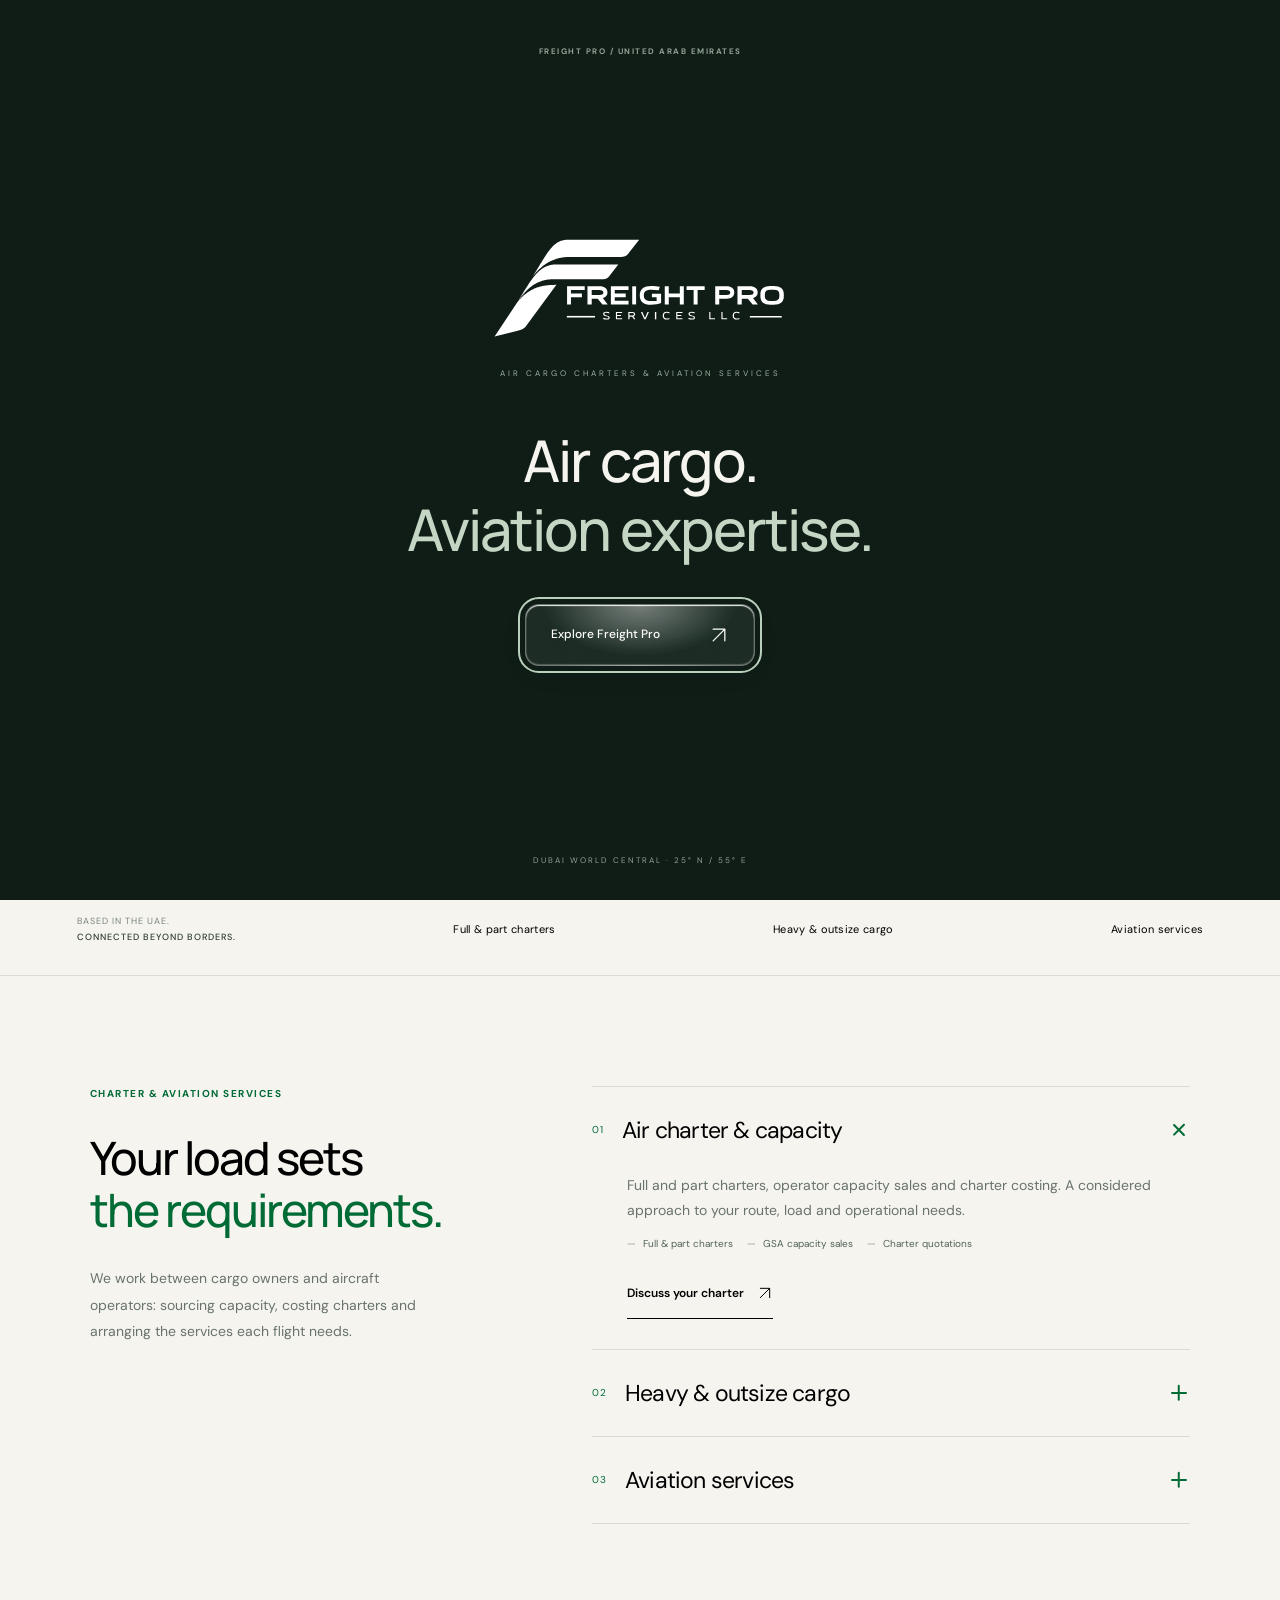
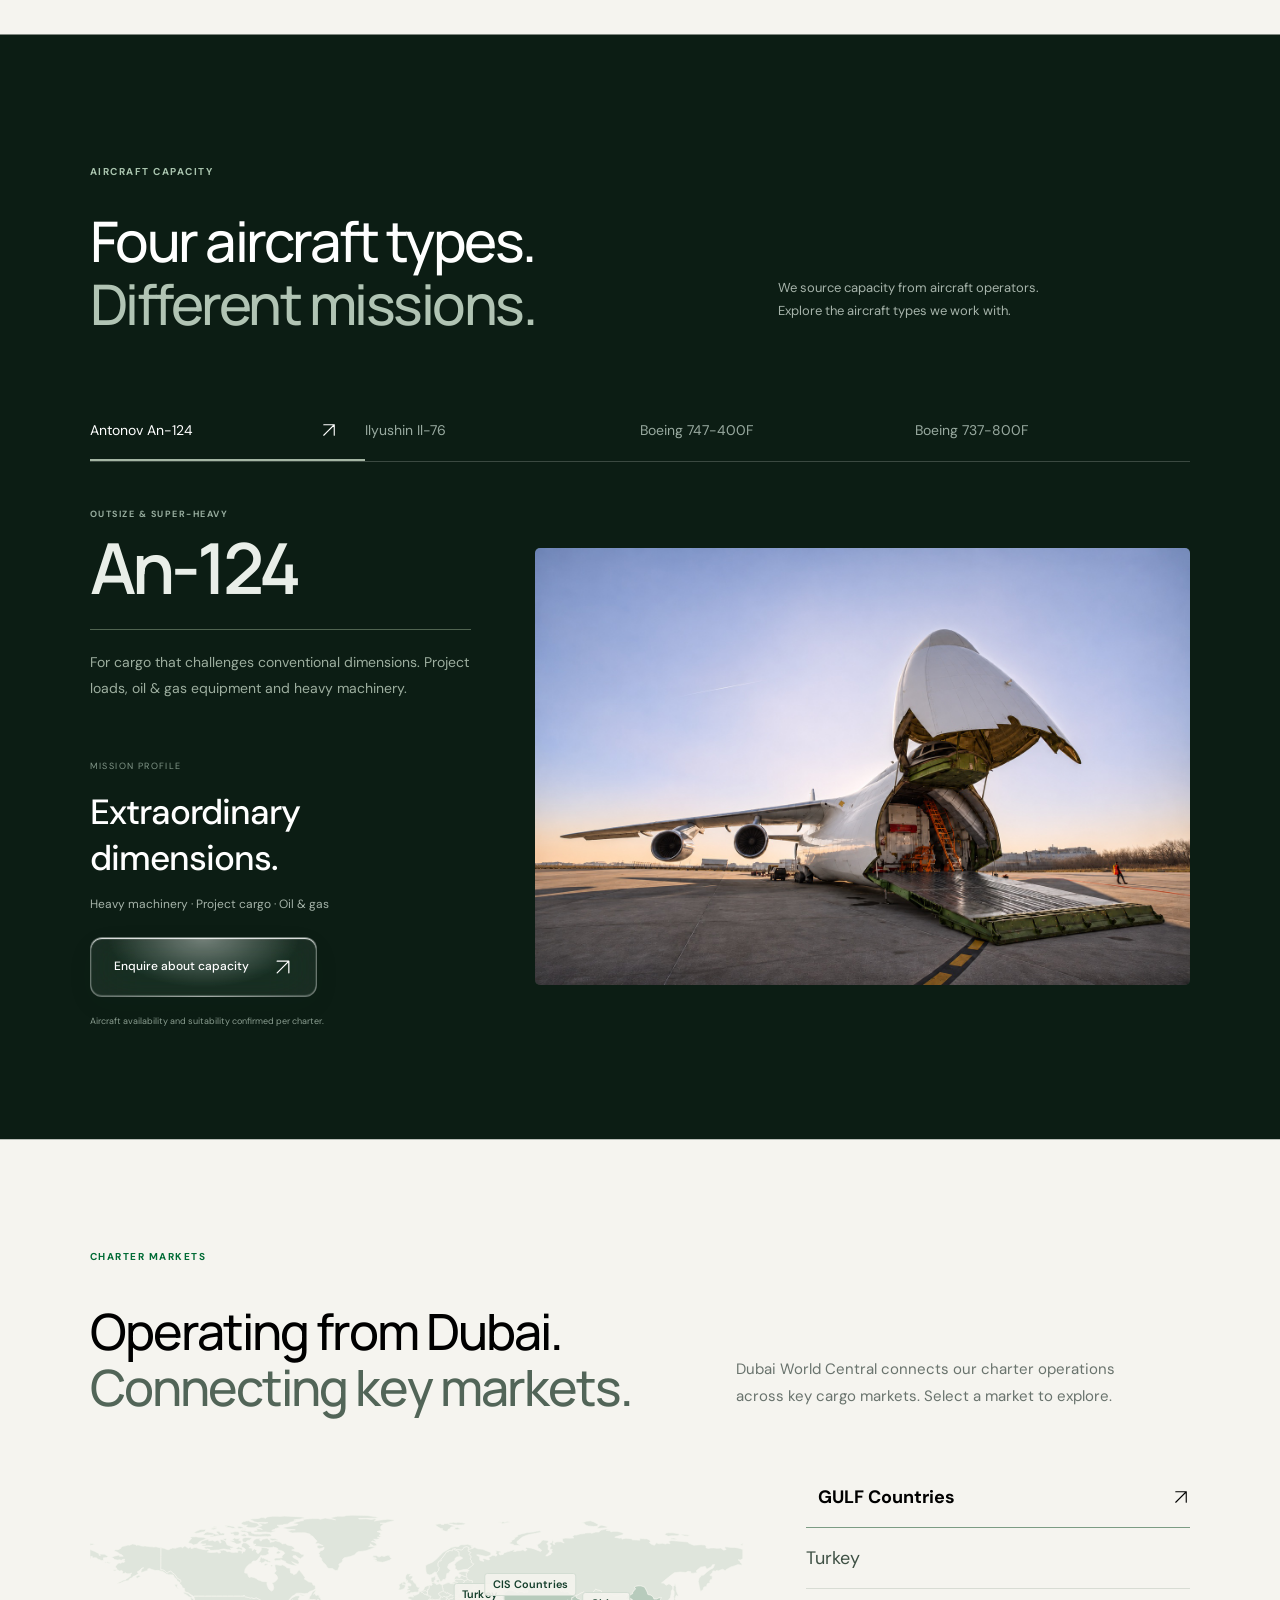
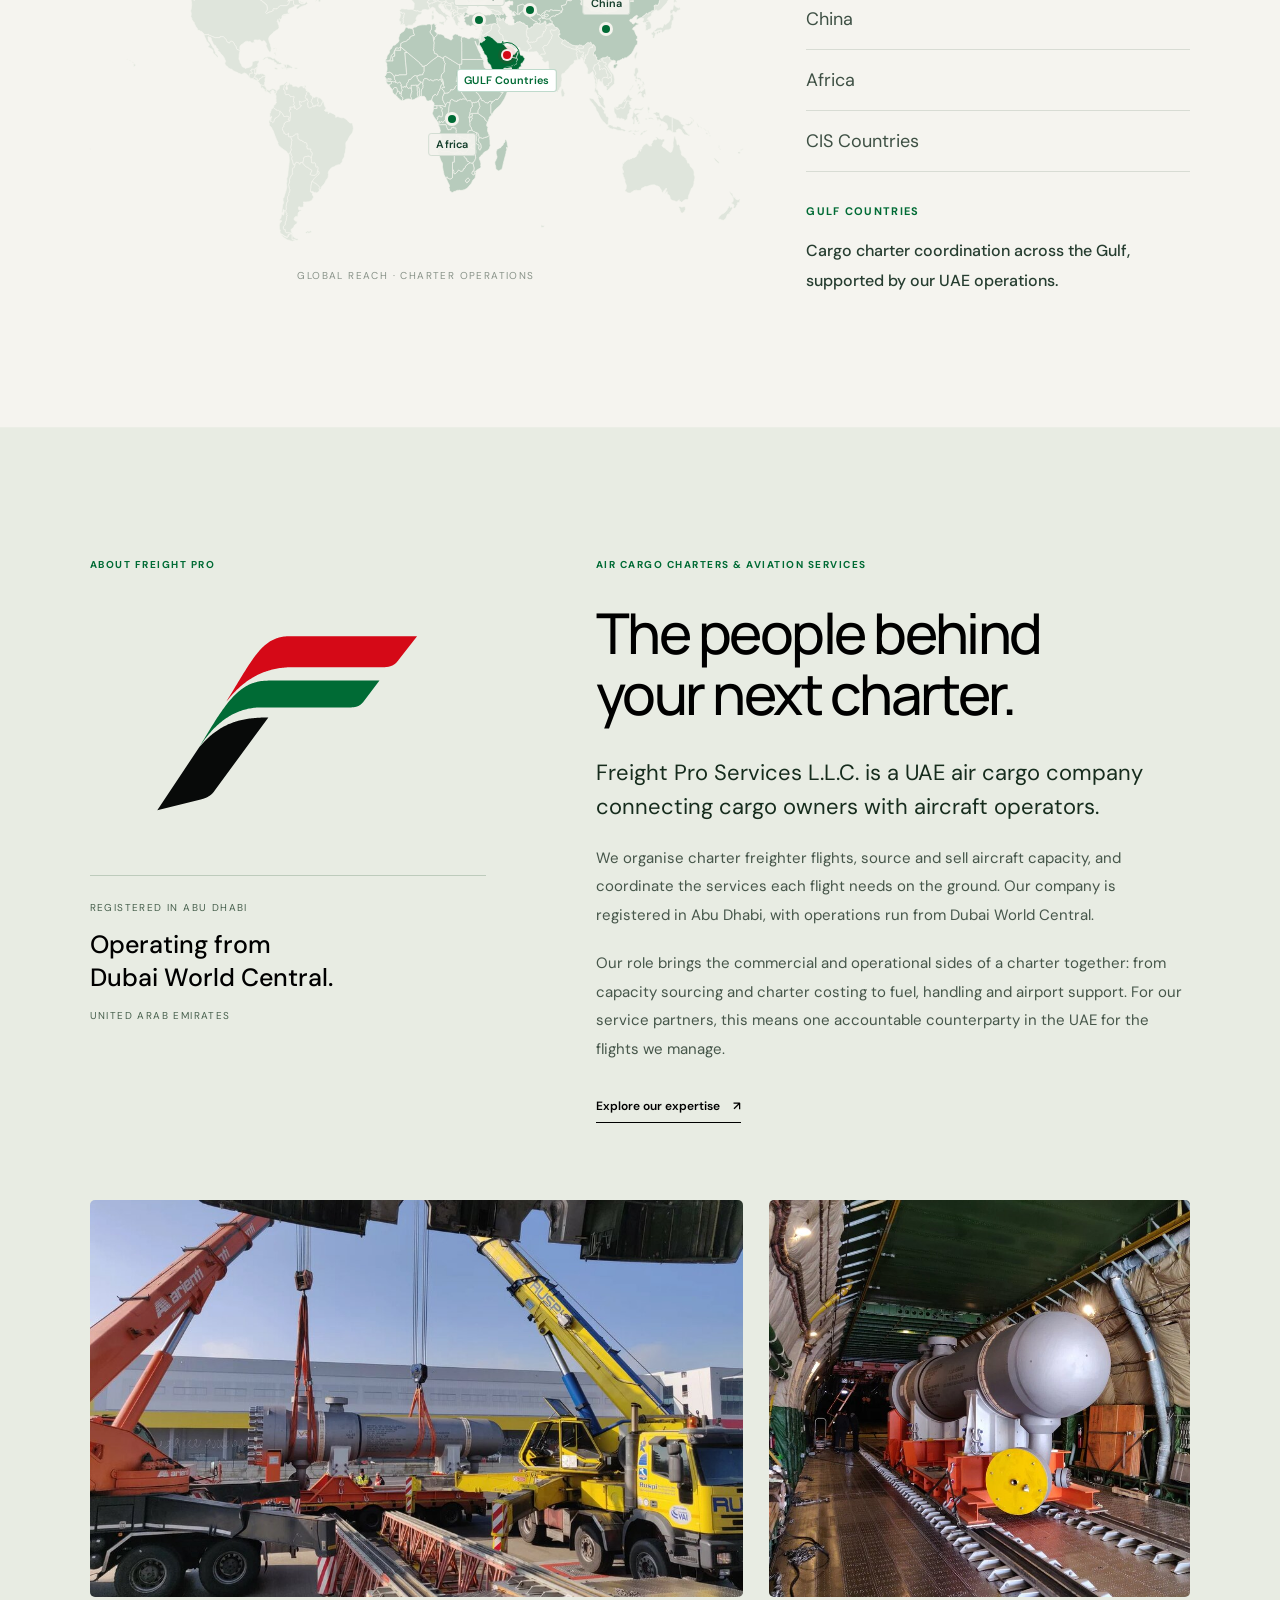
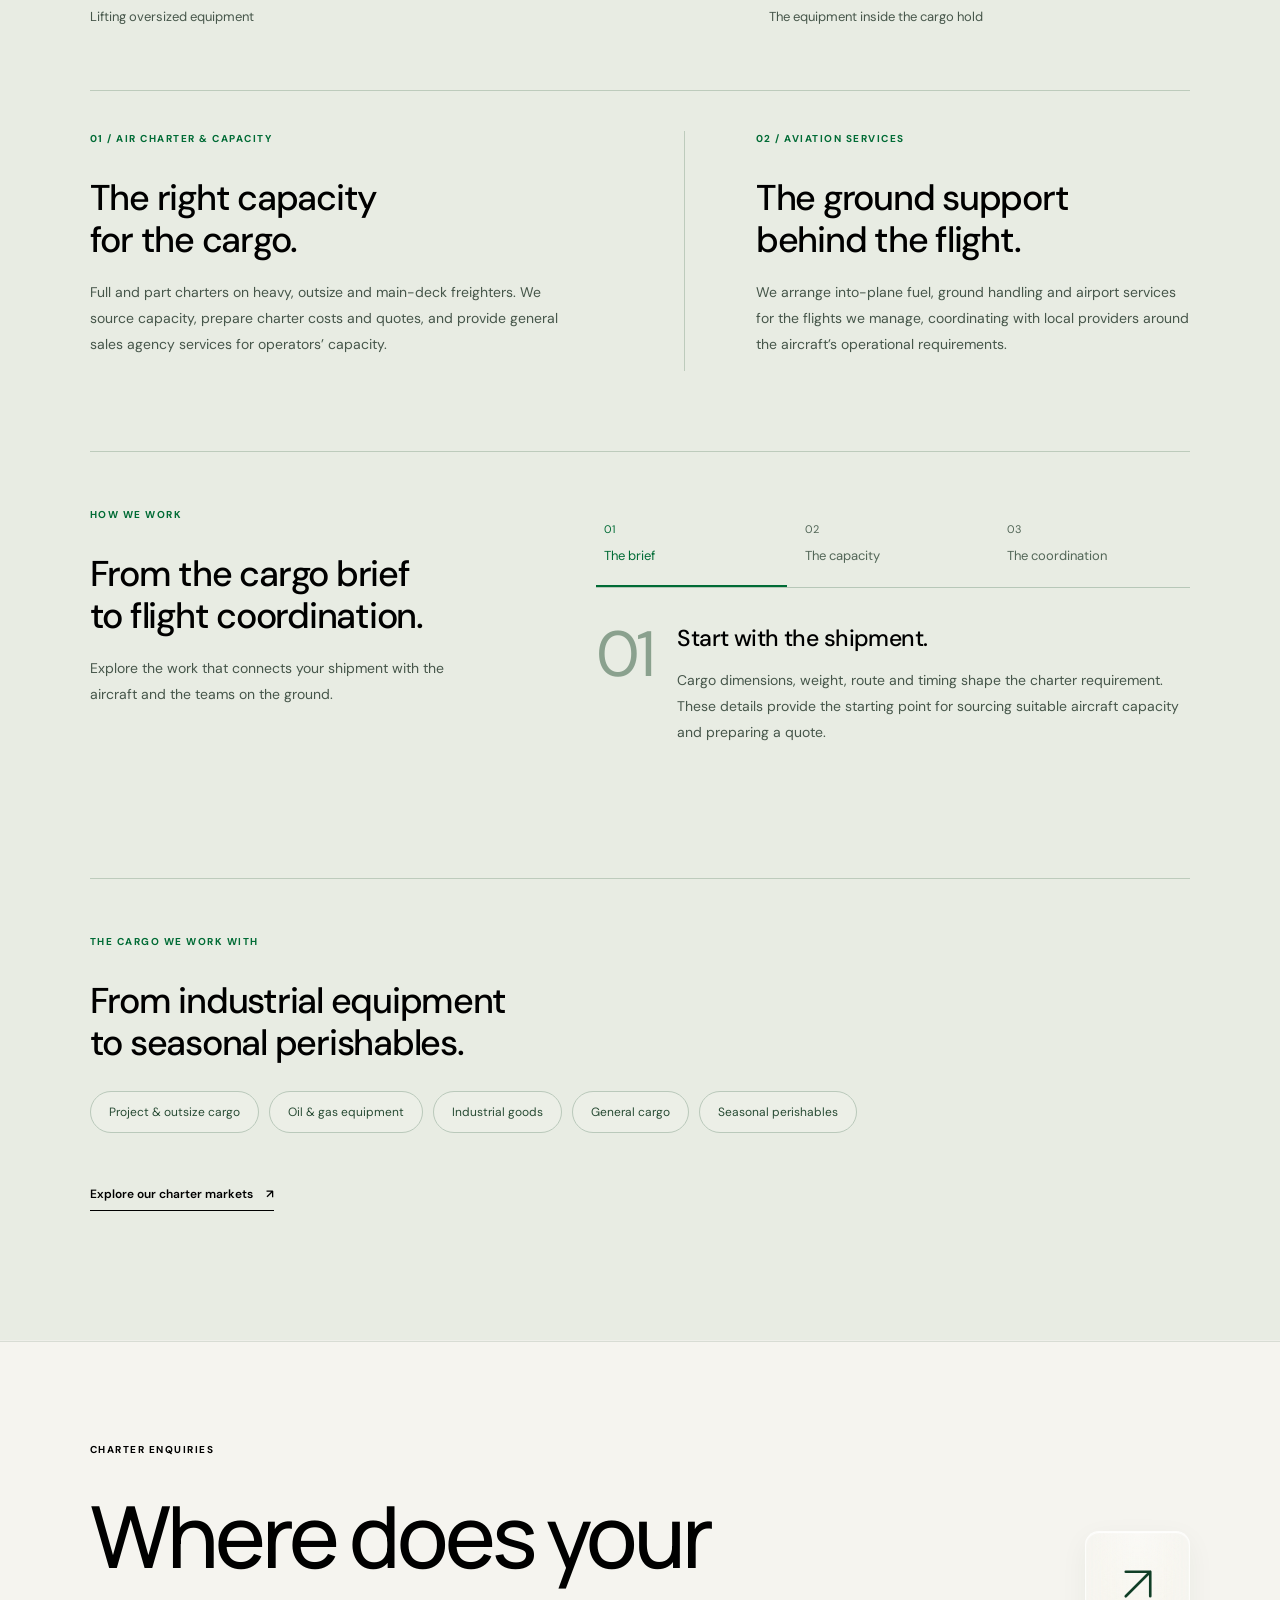
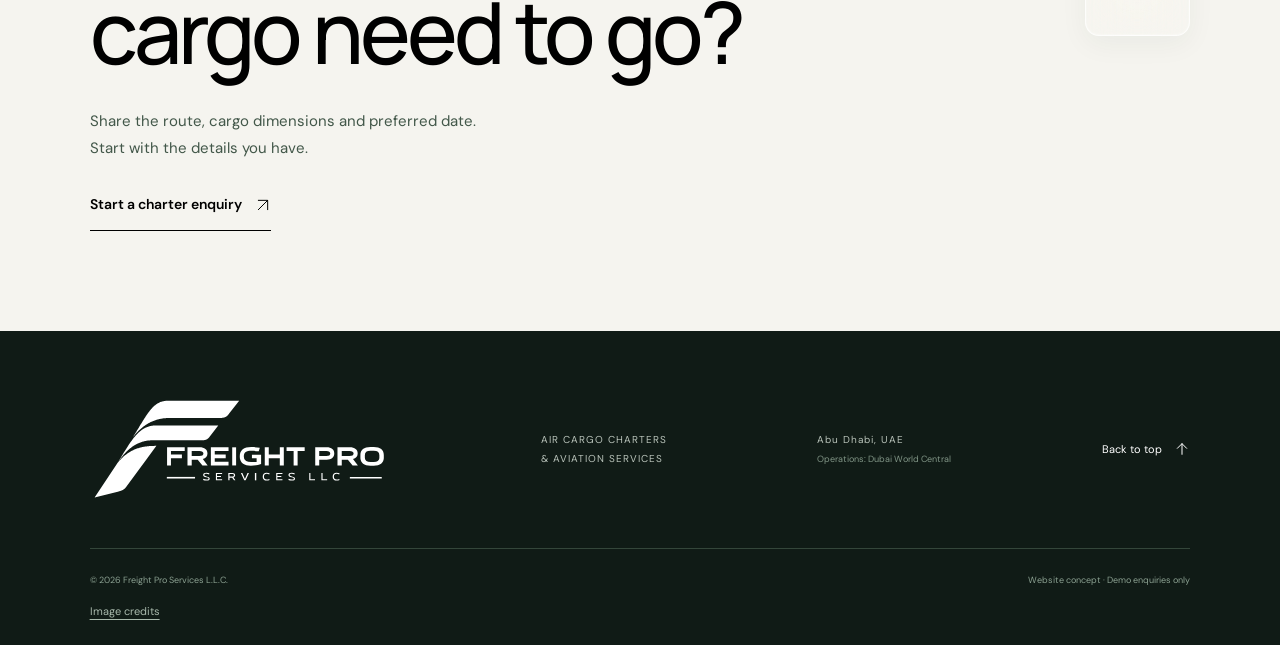
==== index.html @ 5fefd6e2 "Show aircraft photographs in their full frame" ====
<!DOCTYPE html><html lang="en"><head><meta charset="UTF-8"><meta name="viewport" content="width=device-width,initial-scale=1"><meta name="description" content="Freight Pro Services LLC. Air cargo charters, heavy and outsize cargo, and aviation services coordinated from Dubai World Central."><meta name="theme-color" content="#006B35"><title>Freight Pro — Beyond the ordinary cargo.</title><link rel="icon" href="assets/favicon.svg"><link rel="stylesheet" href="style.css?v=20261112-aircraft-frame"></head><body>
<a class="skip" href="#main">Skip to content</a><header><a class="brand" href="#" aria-label="Freight Pro home"><img src="assets/logo.svg" alt="Freight Pro Services LLC"></a><nav aria-label="Main navigation"><a href="#expertise">Expertise</a><a href="#aircraft">Aircraft</a><a href="#network">Our network</a><a href="#about">About us</a></nav><button class="nav-cta" data-request>Request a charter <span><svg class="ui-icon" viewBox="0 0 24 24" fill="none" aria-hidden="true"><path d="M5 19 19 5M5 5h14v14"/></svg></span></button><button class="menu" aria-label="Open menu" aria-expanded="false">☰</button></header>
<main id="main"><div class="flight-sequence"><section class="hero hero-real">
<div class="hero-photo"><img class="hero-photo-image" src="assets/an124-white-ramp-clean.jpg" alt="White Antonov An-124 with its nose raised and cargo ramp extended" width="1536" height="1024" fetchpriority="high"></div>
<div class="flight-progress"><span></span></div><div class="hero-content"><p class="eyebrow"><i></i> FREIGHT PRO SERVICES L.L.C.</p><h1>Air cargo charters.<br><em>From the UAE.</em></h1><p class="hero-description">Heavy equipment. Outsize loads. Main-deck cargo. Aircraft capacity and flight services, coordinated from Dubai World Central.</p><button class="button green" data-request>Request a charter <span><svg class="ui-icon" viewBox="0 0 24 24" fill="none" aria-hidden="true"><path d="M5 19 19 5M5 5h14v14"/></svg></span></button></div><div class="hero-bottom"><a href="#expertise" class="explore"><span><svg viewBox="0 0 24 24" aria-hidden="true" fill="none"><path d="M12 4v16M5 13l7 7 7-7"/></svg></span> EXPLORE OUR EXPERTISE</a><div class="hero-location"><i></i> DUBAI WORLD CENTRAL <span>25° N / 55° E</span></div><span class="frame-number">DWC · DXB · AUH</span></div><div class="image-note">FREIGHT PRO / UNITED ARAB EMIRATES</div></section></div>
<div class="intro-strip"><span>BASED IN THE UAE.<br><b>CONNECTED BEYOND BORDERS.</b></span><p>Full & part charters</p><p>Heavy & outsize cargo</p><p>Aviation services</p><span class="strip-arrow"><svg class="ui-icon" viewBox="0 0 24 24" fill="none" aria-hidden="true"><path d="M5 19 19 5M5 5h14v14"/></svg></span></div>
<section class="expertise section" id="expertise"><div class="section-heading reveal"><p class="eyebrow">CHARTER & AVIATION SERVICES</p><h2>Your load sets<br><span>the requirements.</span></h2><p>We work between cargo owners and aircraft operators: sourcing capacity, costing charters and arranging the services each flight needs.</p></div><div class="services reveal"><details open><summary><span class="service-no">01</span><h3>Air charter & capacity</h3><span class="plus">+</span></summary><div class="detail-body"><p>Full and part charters, operator capacity sales and charter costing. A considered approach to your route, load and operational needs.</p><div class="tags"><span>Full & part charters</span><span>GSA capacity sales</span><span>Charter quotations</span></div><button class="text-button" data-request>Discuss your charter <svg class="ui-icon" viewBox="0 0 24 24" fill="none" aria-hidden="true"><path d="M5 19 19 5M5 5h14v14"/></svg></button></div></details><details><summary><span class="service-no">02</span><h3>Heavy & outsize cargo</h3><span class="plus">+</span></summary><div class="detail-body"><p>Charter coordination for project cargo, oil & gas equipment and heavy machinery, including operations involving An-124 and Il-76 aircraft.</p><div class="tags"><span>Project cargo</span><span>Industrial equipment</span><span>Outsize loads</span></div><button class="text-button" data-request>Tell us about your load <svg class="ui-icon" viewBox="0 0 24 24" fill="none" aria-hidden="true"><path d="M5 19 19 5M5 5h14v14"/></svg></button></div></details><details><summary><span class="service-no">03</span><h3>Aviation services</h3><span class="plus">+</span></summary><div class="detail-body"><p>Fuel, ground handling and airport services arranged for the flights we manage. One dedicated point of coordination in the UAE.</p><div class="tags"><span>Into-plane fuel</span><span>Ground handling</span><span>Airport support</span></div><button class="text-button" data-request>Explore a partnership <svg class="ui-icon" viewBox="0 0 24 24" fill="none" aria-hidden="true"><path d="M5 19 19 5M5 5h14v14"/></svg></button></div></details></div></section>
<section class="aircraft dark section" id="aircraft"><div class="aircraft-top reveal"><p class="eyebrow">AIRCRAFT CAPACITY</p><h2>Four aircraft types.<br><span>Different missions.</span></h2><p>We source capacity from aircraft operators.<br>Explore the aircraft types we work with.</p></div><div class="aircraft-tabs" role="tablist" aria-label="Aircraft types"><button role="tab" aria-selected="true" aria-controls="aircraft-panel" id="tab-an" data-aircraft="0">Antonov An-124 <span><svg class="ui-icon" viewBox="0 0 24 24" fill="none" aria-hidden="true"><path d="M5 19 19 5M5 5h14v14"/></svg></span></button><button role="tab" aria-selected="false" tabindex="-1" aria-controls="aircraft-panel" id="tab-il" data-aircraft="1">Ilyushin Il-76 <span><svg class="ui-icon" viewBox="0 0 24 24" fill="none" aria-hidden="true"><path d="M5 19 19 5M5 5h14v14"/></svg></span></button><button role="tab" aria-selected="false" tabindex="-1" aria-controls="aircraft-panel" id="tab-747" data-aircraft="2">Boeing 747-400F <span><svg class="ui-icon" viewBox="0 0 24 24" fill="none" aria-hidden="true"><path d="M5 19 19 5M5 5h14v14"/></svg></span></button><button role="tab" aria-selected="false" tabindex="-1" aria-controls="aircraft-panel" id="tab-737" data-aircraft="3">Boeing 737-800F <span><svg class="ui-icon" viewBox="0 0 24 24" fill="none" aria-hidden="true"><path d="M5 19 19 5M5 5h14v14"/></svg></span></button></div><div class="aircraft-panel" id="aircraft-panel" role="tabpanel" aria-labelledby="tab-an"><figure class="aircraft-photo">
  <img id="aircraft-photo" src="assets/an124-white-ramp-clean.jpg" alt="Antonov An-124 with its cargo ramp extended" width="1536" height="1024" loading="lazy">
</figure><div class="aircraft-type"><span class="eyebrow" id="aircraft-category">OUTSIZE & SUPER-HEAVY</span><div class="aircraft-name" id="aircraft-name">An-124</div><span class="aircraft-line"></span><p id="aircraft-description">For cargo that challenges conventional dimensions. Project loads, oil & gas equipment and heavy machinery.</p></div><div class="capability"><span class="tiny">MISSION PROFILE</span><h3 id="aircraft-mission">Extraordinary<br>dimensions.</h3><p id="aircraft-use">Heavy machinery · Project cargo · Oil & gas</p><button class="button outline" data-request>Enquire about capacity <span><svg class="ui-icon" viewBox="0 0 24 24" fill="none" aria-hidden="true"><path d="M5 19 19 5M5 5h14v14"/></svg></span></button><small>Aircraft availability and suitability confirmed per charter.</small></div></div>
</section>
<section class="network section" id="network"><div class="section-heading reveal"><p class="eyebrow">CHARTER MARKETS</p><h2>Operating from Dubai.<br><span>Connecting key markets.</span></h2><p>Dubai World Central connects our charter operations across key cargo markets. Select a market to explore.</p></div><div class="network-layout"><div class="route-map" aria-label="World map of Freight Pro charter markets"><div class="map-stage"><svg class="world-map" viewBox="0 0 1000 520" role="img" aria-label="World map of charter markets"><title>Freight Pro charter markets</title><g class="world-countries"><path d="M1000.0,362.4L1000.0,364.2L998.2,365.1L996.5,365.8L996.1,364.5L997.5,363.8L998.4,363.6L1000.0,362.4ZM994.8,367.6L995.5,367.0L996.4,368.0L996.0,369.9L994.3,370.4L992.7,370.0L992.5,368.4L993.5,367.2L994.8,367.6ZM0.6,362.3L0.2,364.0L0.0,364.2L0.0,362.4L0.6,362.3Z"><title>Fiji</title></path><path d="M594.2,308.2L594.6,308.6L604.7,315.9L604.9,318.0L608.9,321.6L607.6,326.0L607.8,328.1L609.6,329.4L609.6,330.3L608.9,332.5L609.0,333.5L608.9,335.3L609.8,337.5L611.0,341.0L612.0,341.8L612.0,341.8L609.8,343.9L606.7,345.3L605.1,345.2L604.1,346.3L602.2,346.4L601.4,346.9L598.1,345.9L596.0,346.1L595.2,341.3L594.3,339.6L593.7,338.6L591.0,337.9L589.4,336.9L587.7,336.3L586.5,335.6L585.4,334.7L585.4,334.7L583.9,330.2L582.3,328.2L581.7,326.1L582.0,324.3L581.5,321.0L582.6,320.8L583.7,319.5L584.7,317.6L585.4,316.9L585.4,315.7L584.8,314.9L584.6,313.5L584.6,313.5L585.4,313.0L585.6,310.9L584.5,308.9L585.5,308.5L588.5,308.5L594.2,308.2Z" data-country-region="3"><title>United Republic of Tanzania</title></path><path d="M475.9,205.6L475.9,205.9L475.9,206.6L475.9,212.0L466.8,211.8L466.8,221.0L464.2,221.3L463.6,223.2L464.1,228.3L453.2,228.3L452.6,229.5L452.7,228.0L452.8,228.0L459.0,227.7L459.4,226.4L460.5,224.8L461.4,219.9L465.3,216.0L466.6,211.5L467.4,211.2L468.4,208.4L470.7,208.0L471.7,208.5L473.0,208.5L473.9,207.7L475.6,207.6L475.5,205.6L475.9,205.6Z" data-country-region="3"><title>Western Sahara</title></path><path d="M158.8,129.1L158.4,129.1L153.0,125.6L151.0,124.0L146.0,122.5L144.5,119.4L144.9,117.2L141.3,115.6L140.8,112.7L137.5,110.1L137.4,108.3L137.4,108.3L138.9,106.6L138.9,104.3L134.1,102.0L131.3,97.9L129.6,95.4L127.0,93.7L125.2,92.3L123.7,90.4L120.9,91.6L118.2,93.6L115.7,91.2L113.8,89.7L111.1,88.7L108.3,88.6L108.4,68.1L108.4,54.8L108.4,54.8L113.6,55.7L117.9,57.4L120.8,57.7L123.3,56.2L126.6,55.1L130.8,55.6L134.9,54.0L139.5,53.1L141.4,54.6L143.4,53.7L144.1,52.1L146.0,52.4L150.7,55.7L154.4,53.2L154.8,55.9L158.2,55.4L159.2,54.3L162.6,54.5L166.8,56.0L173.3,57.3L177.1,57.9L179.9,57.7L183.6,59.5L179.7,61.3L184.7,62.1L192.2,61.7L194.6,61.0L197.6,63.2L200.6,61.4L197.7,59.8L199.5,58.6L202.9,58.5L205.1,58.1L207.4,59.0L210.2,60.9L213.3,60.6L218.2,62.2L222.5,61.7L226.5,61.7L226.2,59.5L228.7,58.9L233.0,60.1L233.0,63.5L234.8,60.6L237.0,60.7L238.2,57.1L235.3,54.9L232.0,53.5L232.2,49.5L235.5,46.9L239.2,47.5L242.0,49.1L245.8,53.1L243.3,54.9L248.5,55.6L248.5,59.3L252.2,56.5L255.5,58.8L254.7,61.4L257.4,63.8L260.3,61.2L262.3,58.2L262.4,54.2L266.4,54.5L270.5,55.0L274.2,56.8L274.4,58.6L272.3,60.5L274.3,62.4L273.9,64.2L268.5,66.7L264.6,67.2L261.8,66.1L260.9,67.9L258.2,71.0L257.4,72.5L254.2,75.0L250.2,75.2L248.0,76.7L247.9,79.0L244.6,79.5L241.2,82.4L238.2,86.4L237.1,89.3L237.0,93.4L241.1,94.0L242.3,97.4L243.6,100.1L247.5,99.4L252.7,100.9L255.4,102.3L257.4,104.0L260.9,105.0L263.9,106.5L268.4,106.7L271.5,107.1L271.0,110.2L271.9,113.8L273.9,117.8L278.0,121.2L280.2,120.0L281.7,116.3L280.2,110.7L278.3,108.8L282.7,107.1L285.8,104.6L287.4,102.1L287.2,99.7L285.3,96.6L281.9,93.9L285.2,90.2L284.0,86.9L283.0,81.3L285.0,80.5L289.7,81.5L292.6,81.8L294.9,80.9L297.5,82.1L300.9,84.2L301.7,85.6L306.7,85.8L306.6,88.9L307.5,93.4L310.1,94.0L312.1,96.1L316.1,94.1L318.8,90.1L320.6,88.5L322.8,91.7L326.4,96.2L329.5,100.5L328.3,102.8L332.0,104.8L334.5,106.9L339.0,107.8L340.7,108.9L341.8,112.0L344.0,112.4L345.1,113.8L345.3,117.8L343.3,119.2L341.3,120.4L336.7,121.7L333.2,124.6L328.5,125.2L322.6,124.5L318.4,124.4L315.6,124.7L313.2,127.3L309.7,128.9L305.7,133.6L302.5,136.9L304.8,136.3L309.3,131.6L315.1,128.6L319.3,128.3L321.7,130.0L319.1,132.4L320.0,136.3L320.9,139.0L324.5,140.8L329.1,140.3L331.9,136.2L332.1,138.8L333.9,140.1L330.4,142.5L324.3,144.6L321.5,146.1L318.4,148.7L316.3,148.4L316.2,145.4L321.0,142.4L316.6,142.5L313.5,143.0L311.7,140.9L311.7,136.0L310.5,135.0L308.6,135.6L307.7,134.7L305.6,137.4L304.7,140.2L303.7,141.8L302.5,142.4L301.7,142.5L301.4,143.4L296.3,143.4L292.0,143.4L290.8,144.1L287.8,146.7L287.5,147.0L286.6,148.4L284.1,148.4L281.3,148.4L280.1,148.9L280.5,149.7L280.8,150.7L280.7,151.1L277.1,152.9L274.2,153.5L271.0,155.4L270.3,155.4L269.4,154.8L269.1,154.3L269.1,153.9L269.7,152.7L271.0,150.7L271.8,148.6L271.3,145.5L270.7,142.2L267.8,140.5L268.1,139.9L267.7,139.4L267.0,139.4L266.4,138.9L266.3,138.0L265.7,138.4L265.0,138.3L265.2,137.9L264.5,137.6L264.2,136.6L262.1,135.5L259.8,134.3L257.1,132.9L254.5,131.6L252.0,132.6L251.1,132.7L247.7,131.7L245.4,132.2L242.8,131.1L239.9,130.5L238.0,130.3L237.1,129.7L236.6,127.7L235.7,127.7L235.7,129.1L229.9,129.1L220.4,129.1L211.0,129.1L202.6,129.1L194.3,129.1L186.1,129.1L177.6,129.1L174.9,129.1L166.7,129.1L158.8,129.1ZM266.7,80.9L268.7,79.2L272.6,79.2L272.5,79.9L269.3,81.9L267.3,81.8L266.7,80.9ZM278.4,43.7L275.3,41.8L275.5,40.5L276.8,40.3L283.2,40.7L287.9,42.7L288.2,43.7L285.2,43.6L282.2,43.5L279.2,44.0L278.4,43.7ZM276.9,82.2L278.0,81.1L279.1,81.2L279.8,81.9L278.7,83.8L277.5,83.5L276.8,82.4L276.9,82.2ZM240.0,35.9L238.5,37.3L234.4,37.1L231.1,36.1L232.5,34.5L236.5,33.5L239.0,34.8L240.0,35.9ZM239.3,26.8L238.1,26.9L232.9,26.7L232.1,25.7L237.7,25.7L239.7,26.4L239.3,26.8ZM231.2,22.4L234.6,23.6L233.8,24.9L229.7,25.6L227.4,24.8L226.2,23.5L226.0,22.0L229.6,22.1L231.2,22.4ZM255.1,38.0L250.7,37.6L243.3,36.4L242.3,34.5L242.0,32.7L239.2,31.1L233.4,30.7L230.2,29.6L231.3,28.1L237.0,28.3L240.1,29.5L245.5,29.5L247.9,30.7L247.3,32.0L250.5,32.8L252.3,33.7L256.0,33.8L260.1,34.1L264.5,33.4L270.1,33.0L274.6,33.3L277.6,34.7L278.2,36.1L276.5,37.1L272.4,37.9L268.8,37.4L260.8,38.0L255.1,38.0ZM190.9,24.6L194.8,25.1L193.9,26.2L188.7,27.2L184.6,26.1L186.9,24.9L190.9,24.6ZM191.8,22.2L195.4,22.9L192.0,23.6L187.4,23.6L187.4,23.1L190.3,22.1L191.8,22.2ZM345.6,120.8L344.1,123.1L342.2,126.2L344.0,125.0L345.9,125.7L344.9,127.0L347.4,128.0L348.7,127.1L351.5,128.2L350.6,130.8L352.5,130.2L352.9,132.1L353.8,134.4L352.6,137.5L351.3,137.6L349.5,137.0L350.1,134.0L349.3,133.6L346.1,136.7L344.5,136.6L346.4,134.9L343.7,134.0L340.8,134.2L335.4,134.1L334.9,133.1L336.7,131.8L335.5,130.8L337.8,128.7L340.7,122.9L342.4,120.9L344.8,119.7L346.1,119.8L345.6,120.8ZM267.0,71.3L270.0,72.6L273.2,73.7L273.5,75.4L275.5,75.1L277.5,76.3L275.0,77.4L270.7,76.6L269.1,74.9L266.4,76.9L262.4,78.7L261.5,76.6L257.7,77.0L260.1,75.2L260.5,72.4L261.4,69.1L263.4,69.4L264.0,70.9L265.4,70.4L267.0,71.3ZM281.2,45.4L283.8,43.9L290.0,45.7L293.8,47.5L294.2,49.0L299.3,48.2L302.2,50.5L308.9,51.9L311.3,53.4L314.0,56.7L308.9,58.4L315.4,60.7L319.8,61.5L323.8,64.8L328.2,65.0L327.3,67.6L322.4,71.7L319.0,70.2L314.7,66.7L311.1,67.2L310.7,69.3L313.6,71.3L317.4,73.0L318.6,73.9L320.4,77.5L319.4,80.1L315.9,79.1L308.9,76.2L312.9,79.3L315.8,81.5L316.2,82.7L308.7,81.3L302.7,79.2L299.3,77.5L300.3,76.5L296.2,74.6L292.1,72.9L292.2,73.9L284.1,74.5L281.8,73.3L283.6,70.6L288.8,70.6L294.6,70.1L293.6,68.8L294.6,67.0L298.2,63.5L297.4,61.9L296.4,60.7L292.1,59.0L286.5,57.8L288.3,56.8L285.3,54.6L282.9,54.4L280.7,53.2L279.2,54.3L274.2,54.7L264.0,53.9L258.2,52.9L253.7,52.3L251.4,51.1L254.3,49.4L250.3,49.4L249.4,45.8L251.6,42.6L254.4,41.1L261.6,40.2L259.5,42.5L261.7,44.7L264.3,41.8L271.3,40.3L276.1,44.1L275.7,46.4L281.2,45.4ZM237.5,39.0L243.3,39.1L248.6,40.0L244.4,43.2L241.1,43.9L238.1,46.5L235.0,46.4L233.2,43.2L233.3,41.5L234.7,39.9L237.5,39.0ZM158.7,31.9L158.7,31.9L163.5,29.2L169.2,26.9L173.4,26.9L177.2,26.4L176.8,29.1L174.7,30.4L172.1,30.6L166.9,32.1L162.5,32.6L158.7,31.9ZM131.4,111.0L134.0,110.7L133.2,114.8L135.6,117.7L134.5,117.7L132.8,116.1L131.8,114.4L130.4,113.3L129.9,111.7L130.1,110.6L131.4,111.0ZM207.0,20.4L212.4,20.9L219.9,22.2L222.1,23.9L223.1,25.4L218.6,25.0L214.0,23.9L207.8,23.7L210.5,22.7L207.2,21.8L207.0,20.4ZM156.9,130.9L155.5,131.4L151.0,129.7L150.1,128.5L147.6,127.2L147.1,126.2L144.3,125.5L143.2,123.6L143.4,122.8L146.4,123.5L148.1,124.1L150.7,124.5L151.6,125.7L153.0,127.4L155.8,128.9L156.9,130.9ZM162.4,37.8L166.4,38.6L173.5,38.8L176.2,39.8L179.1,41.3L175.6,42.2L168.8,44.8L165.4,47.3L165.4,48.8L158.1,50.6L156.6,49.0L150.2,47.1L151.4,45.6L153.3,43.0L155.7,40.6L153.0,38.4L162.4,37.8ZM200.5,32.8L203.0,32.2L205.9,32.4L206.4,34.1L204.7,35.8L195.3,36.4L188.3,38.0L184.0,38.0L183.7,36.9L189.5,35.3L176.9,35.7L173.0,35.1L176.8,31.6L179.4,30.6L187.2,31.8L192.2,33.9L197.0,34.2L193.1,30.7L195.6,29.4L198.5,29.8L199.4,31.6L200.5,32.8ZM204.1,42.8L207.2,44.2L209.0,47.7L209.8,50.2L214.5,52.0L219.5,53.7L219.2,55.3L214.6,55.6L216.4,57.0L215.5,58.3L210.4,57.7L205.7,56.7L202.4,57.0L197.2,58.2L190.2,58.7L185.2,59.0L183.7,57.4L179.9,56.4L177.5,56.8L174.1,53.9L175.9,53.6L180.2,52.9L184.1,53.1L187.7,52.5L182.4,51.6L176.4,51.9L172.5,51.9L171.0,50.5L177.5,49.1L173.2,49.1L168.3,48.2L170.7,45.5L172.6,44.1L180.0,41.9L182.9,42.6L181.5,44.3L187.7,43.2L191.5,45.0L194.7,43.2L197.2,44.3L199.5,47.9L200.9,46.4L198.9,42.7L201.3,42.2L204.1,42.8ZM221.0,44.1L217.9,41.7L221.2,40.0L224.5,40.8L229.5,40.3L230.2,41.3L227.6,43.1L231.8,44.6L231.3,47.8L226.8,49.2L224.1,48.9L222.2,47.6L215.3,44.8L215.3,43.6L221.0,44.1ZM203.9,40.9L207.6,40.7L209.7,41.5L207.3,43.9L202.9,41.4L203.9,40.9ZM226.4,29.7L228.5,31.4L228.6,33.2L227.3,35.9L222.8,36.2L219.8,35.7L219.8,33.6L215.3,33.8L215.1,31.1L218.1,31.2L222.3,30.0L226.2,30.2L226.4,29.7ZM233.3,15.8L235.2,14.7L238.1,14.4L236.8,13.6L243.3,13.4L246.9,15.3L251.5,16.1L256.1,16.8L258.3,19.2L261.6,20.3L257.8,21.4L252.7,24.1L247.8,24.3L242.0,23.9L239.0,22.4L239.1,21.1L241.3,20.2L236.2,20.2L233.1,19.0L231.4,17.4L233.3,15.8ZM245.6,11.1L249.7,10.5L253.0,10.3L258.4,9.8L262.5,8.4L265.9,8.6L268.9,9.6L271.1,7.7L274.7,7.1L279.7,6.7L288.2,6.6L289.7,6.9L297.7,6.3L303.7,6.6L309.7,6.8L317.1,7.1L323.1,7.5L328.2,8.5L328.1,9.5L321.3,11.0L314.6,11.7L312.1,12.5L318.1,12.5L311.6,14.7L307.0,15.7L302.3,18.6L296.5,19.2L294.8,20.0L286.4,20.4L290.2,20.8L288.3,21.4L290.6,23.2L287.9,24.4L283.6,25.5L282.3,26.9L278.4,27.9L278.8,28.7L283.6,28.6L283.6,29.5L276.2,31.6L269.0,30.6L260.8,31.2L256.7,30.8L251.4,30.6L251.1,28.9L256.2,28.1L254.8,25.5L256.5,25.2L264.0,26.8L260.2,24.5L255.7,23.8L257.9,22.4L262.8,21.5L263.6,20.3L259.7,18.9L258.5,17.0L266.1,17.2L268.3,17.6L272.6,16.3L266.4,15.9L256.7,16.1L251.8,14.9L249.4,13.4L246.2,12.4L245.6,11.1ZM291.1,63.0L289.3,64.0L286.1,64.2L285.5,62.4L286.6,60.4L289.2,59.9L291.3,60.9L291.4,62.5L291.1,63.0ZM232.6,55.6L234.3,57.0L232.6,58.3L228.8,57.2L226.6,57.6L222.8,55.9L225.2,54.8L227.2,53.3L230.1,54.3L231.8,54.9L232.6,55.6ZM320.8,126.0L321.7,125.7L325.4,126.6L328.2,128.1L328.3,128.7L327.0,128.8L323.4,127.7L320.8,126.0ZM322.2,136.1L323.2,137.9L325.2,138.4L327.7,138.3L326.4,139.7L325.3,140.0L321.8,138.5L321.1,137.3L322.2,136.1Z"><title>Canada</title></path><path d="M158.8,129.1L166.7,129.1L174.9,129.1L177.6,129.1L186.1,129.1L194.3,129.1L202.6,129.1L211.0,129.1L220.4,129.1L229.9,129.1L235.7,129.1L235.7,127.7L236.6,127.7L237.1,129.7L238.0,130.3L239.9,130.5L242.8,131.1L245.4,132.2L247.7,131.7L251.1,132.7L252.0,132.6L254.5,131.6L257.1,132.9L259.8,134.3L262.1,135.5L264.2,136.6L264.5,137.6L265.2,137.9L265.0,138.3L265.7,138.4L266.3,138.0L266.4,138.9L267.0,139.4L267.7,139.4L268.1,139.9L267.8,140.5L270.7,142.2L271.3,145.5L271.8,148.6L271.0,150.7L269.7,152.7L269.1,153.9L269.1,154.3L269.4,154.8L270.3,155.4L271.0,155.4L274.2,153.5L277.1,152.9L280.7,151.1L280.8,150.7L280.5,149.7L280.1,148.9L281.3,148.4L284.1,148.4L286.6,148.4L287.5,147.0L287.8,146.7L290.8,144.1L292.0,143.4L296.3,143.4L301.4,143.4L301.7,142.5L302.5,142.4L303.7,141.8L304.7,140.2L305.6,137.4L307.7,134.7L308.6,135.6L310.5,135.0L311.7,136.0L311.7,140.9L313.5,143.0L314.0,144.1L311.0,145.9L308.2,147.1L305.2,148.2L303.8,150.3L303.3,151.1L303.3,153.0L304.2,154.9L305.3,155.0L305.0,153.7L305.9,154.5L305.7,155.5L303.8,156.1L302.4,156.0L300.4,156.6L299.2,156.8L297.6,157.0L295.2,158.0L299.3,157.4L300.2,158.0L296.3,159.1L294.5,159.1L294.6,158.7L293.7,159.7L294.5,159.8L293.9,162.4L291.9,165.2L291.7,164.3L291.1,164.1L290.2,163.2L290.8,165.1L291.5,165.7L291.5,167.1L290.6,168.5L289.1,171.4L288.8,171.2L289.7,168.8L288.2,167.4L287.9,164.4L287.4,166.0L288.0,168.3L286.1,167.7L288.1,168.8L288.2,172.3L289.0,172.5L289.3,173.7L289.6,177.3L287.9,180.0L285.0,181.1L283.2,183.2L281.8,183.4L280.4,184.7L280.0,185.9L276.9,188.2L275.4,189.9L274.1,192.1L273.6,194.6L274.1,197.1L275.1,200.2L276.3,202.7L276.3,204.3L277.6,208.4L277.5,210.8L277.4,212.2L276.7,214.4L275.9,214.9L274.5,214.5L274.1,212.9L273.0,212.1L271.6,209.0L270.3,206.2L269.8,204.8L270.4,202.4L269.6,200.5L267.5,197.5L266.4,196.9L263.6,198.5L263.1,198.4L261.7,196.7L260.0,195.8L256.9,196.3L254.4,195.9L252.3,196.1L251.1,196.7L251.6,197.6L251.6,199.1L252.2,199.8L251.6,200.3L250.6,199.7L249.6,200.4L247.6,200.3L245.5,198.4L243.1,198.8L241.0,198.0L239.3,198.3L237.0,199.1L234.4,201.8L231.7,203.3L230.2,205.0L229.5,206.6L229.5,209.1L229.6,210.8L230.2,212.1L229.1,212.2L227.1,211.4L224.9,210.3L224.2,208.6L223.6,206.1L221.9,204.0L221.0,201.9L219.6,199.5L217.6,198.0L215.3,198.1L213.6,200.9L211.3,199.9L209.8,198.8L209.2,196.8L208.2,194.9L206.6,193.4L205.2,192.2L204.1,190.9L199.3,190.9L199.3,192.4L197.1,192.4L191.6,192.5L185.3,189.9L181.1,188.2L181.3,187.5L177.8,187.9L174.6,188.1L174.2,186.3L172.4,184.3L171.1,183.8L170.8,182.8L169.2,182.6L168.2,181.6L165.6,181.3L164.9,180.7L164.6,178.7L161.9,175.1L159.6,170.2L159.7,169.3L158.5,168.1L156.3,165.1L155.9,162.2L154.4,160.3L155.1,157.3L155.0,154.2L154.1,151.5L155.2,148.1L155.5,144.8L155.8,141.6L155.3,136.8L154.5,133.7L153.6,132.0L154.0,131.3L158.0,132.5L159.5,135.9L160.2,135.0L159.7,132.0L158.8,129.1ZM68.3,232.8L68.8,233.1L69.3,233.6L70.0,234.9L69.9,235.1L68.8,235.8L67.9,236.4L67.5,237.0L66.8,236.5L66.9,235.5L66.5,234.2L66.6,233.8L67.1,233.2L66.9,232.5L67.1,232.1L67.3,232.2L68.3,232.8ZM66.7,230.4L66.4,230.8L65.5,231.1L65.0,230.3L64.7,230.0L64.7,229.8L65.0,229.5L66.0,229.8L66.7,230.4ZM64.6,228.9L64.5,229.3L63.0,229.2L63.2,228.7L64.6,228.9ZM61.0,226.9L61.3,227.2L62.1,228.4L61.9,228.6L61.7,228.5L60.8,228.4L60.4,227.6L60.3,227.4L61.0,226.9ZM57.3,225.2L57.4,226.0L57.0,226.4L56.1,225.7L56.3,225.4L56.7,225.1L57.3,225.2ZM37.6,88.3L39.8,88.6L40.1,90.0L38.4,90.5L36.5,89.9L34.8,88.9L37.6,88.3ZM74.4,96.9L76.2,97.2L77.4,98.3L75.0,100.0L72.2,101.4L70.8,100.4L70.4,98.8L72.9,97.5L74.4,96.9ZM108.4,54.8L108.4,54.8L108.4,68.1L108.3,88.6L111.1,88.7L113.8,89.7L115.7,91.2L118.2,93.6L120.9,91.6L123.7,90.4L125.2,92.3L127.0,93.7L129.6,95.4L131.3,97.9L134.1,102.0L138.9,104.3L138.9,106.6L137.4,108.3L137.4,108.3L137.4,108.3L135.9,106.9L133.4,105.8L132.6,102.7L129.1,99.8L127.6,96.4L124.9,96.2L120.5,96.1L117.2,95.0L111.5,91.3L108.8,90.6L104.0,89.4L100.1,89.7L94.7,88.0L91.3,86.5L88.3,87.2L88.8,89.7L87.3,90.0L84.1,90.7L81.6,91.9L78.6,92.7L78.2,90.6L79.4,87.1L82.4,85.9L81.6,85.0L78.1,87.0L76.2,89.4L72.2,92.0L74.2,93.7L71.6,96.3L68.6,97.8L65.8,98.9L65.1,100.5L60.8,102.3L59.9,104.0L56.7,105.6L54.8,105.3L52.2,106.3L49.3,107.5L47.0,108.7L42.3,109.7L41.8,109.1L44.9,107.4L47.6,106.3L50.5,104.4L54.0,104.0L55.4,102.5L59.2,100.4L59.8,99.6L61.9,98.4L62.4,95.7L63.8,93.5L60.6,94.6L59.7,94.0L58.2,95.3L56.4,93.5L55.6,94.8L54.6,93.0L51.8,94.4L50.1,94.4L49.8,92.3L50.3,91.0L48.6,89.7L44.9,90.4L42.6,88.7L40.7,87.8L40.7,85.8L38.6,84.3L39.6,82.2L41.9,80.2L42.9,78.4L45.1,78.1L47.0,78.7L49.3,77.0L51.3,77.3L53.4,76.1L52.9,74.5L51.3,73.9L53.4,72.5L51.7,72.5L48.7,73.3L47.9,74.1L45.7,73.3L41.8,73.7L37.7,72.8L36.5,71.4L33.0,69.3L36.9,67.8L43.1,66.1L45.4,66.1L45.0,67.9L50.9,67.7L48.6,65.5L45.2,64.1L43.2,62.3L40.6,60.8L36.8,59.7L38.3,57.8L43.2,57.7L46.8,56.0L47.4,54.3L50.3,52.6L53.0,52.2L58.2,50.6L60.8,50.8L65.1,48.9L69.3,49.7L71.3,51.3L72.5,50.6L77.2,50.8L77.0,51.6L81.3,52.3L84.1,51.9L90.0,53.0L95.3,53.4L97.4,53.8L101.1,53.2L105.4,54.3L108.4,54.8L108.4,54.8ZM23.0,76.1L24.7,76.8L26.4,76.4L28.7,77.4L31.4,77.8L31.2,78.2L29.1,79.0L27.0,78.2L25.9,77.5L23.5,77.8L22.8,77.4L23.0,76.1Z"><title>United States of America</title></path><path d="M742.7,128.3L740.6,130.7L738.2,131.1L738.1,134.7L736.6,136.3L731.1,135.1L729.1,141.5L727.6,142.3L722.1,143.7L724.6,150.0L722.7,150.9L722.9,153.0L721.2,152.4L719.8,151.1L715.7,150.8L711.1,150.7L710.1,151.1L706.1,149.6L704.6,150.3L704.1,152.4L699.6,151.2L697.7,151.7L697.1,153.3L695.5,153.9L691.9,156.4L690.6,159.0L689.6,159.0L688.8,157.3L685.3,157.2L684.8,154.3L683.4,154.2L683.6,150.6L680.3,148.0L675.5,148.3L672.3,148.8L669.6,145.6L667.3,144.2L663.0,141.7L662.5,141.3L655.4,143.5L655.5,156.7L654.0,156.9L652.1,154.0L650.2,153.0L647.1,153.8L645.8,155.0L645.7,154.1L646.4,152.6L645.8,151.4L642.6,150.1L641.4,146.9L639.8,146.0L639.7,144.8L642.4,145.2L642.5,142.6L644.9,142.0L647.3,142.5L647.8,139.0L647.3,136.8L644.6,137.0L642.2,136.1L639.0,137.7L636.4,138.4L635.0,137.9L635.3,136.0L633.5,133.6L631.4,133.7L629.1,131.3L630.7,128.6L629.9,127.8L632.1,123.9L634.9,126.0L635.3,123.3L641.0,119.4L645.4,119.4L651.5,121.8L654.8,123.3L657.7,121.8L662.1,121.7L665.7,123.6L666.5,122.5L670.4,122.7L671.1,121.0L666.6,118.5L669.2,116.7L668.7,115.8L671.4,114.8L669.4,112.4L670.7,111.2L681.1,109.9L682.4,109.0L689.4,107.7L691.9,106.2L696.8,107.0L697.7,110.7L700.6,109.8L704.2,111.0L704.0,113.0L706.6,112.8L713.6,109.4L712.6,110.5L716.1,113.3L722.3,122.4L723.8,120.5L727.6,122.6L731.6,121.7L733.2,122.3L734.5,124.4L736.4,125.1L737.6,126.6L741.2,126.1L742.7,128.3Z" data-country-region="4"><title>Kazakhstan</title></path><path d="M655.5,156.7L655.4,143.5L662.5,141.3L663.0,141.7L667.3,144.2L669.6,145.6L672.3,148.8L675.5,148.3L680.3,148.0L683.6,150.6L683.4,154.2L684.8,154.3L685.3,157.2L688.8,157.3L689.6,159.0L690.6,159.0L691.9,156.4L695.5,153.9L697.1,153.3L697.9,153.6L695.6,155.9L697.7,157.3L699.6,156.4L702.9,158.3L699.4,160.9L697.3,160.5L696.1,160.6L695.7,159.6L696.3,157.9L692.6,158.8L691.7,161.1L690.4,163.1L688.1,162.9L687.3,164.5L689.4,165.3L690.0,168.0L688.4,171.6L686.3,170.9L684.8,170.8L684.9,168.6L681.2,167.1L678.3,165.4L676.4,163.7L673.3,161.2L671.9,157.5L671.0,156.8L668.0,157.0L666.9,156.3L666.6,153.4L662.9,151.5L660.5,153.6L658.1,154.8L658.6,156.6L655.5,156.7Z" data-country-region="4"><title>Uzbekistan</title></path><path d="M891.7,314.2L896.5,316.6L901.6,318.7L903.5,320.5L905.1,322.3L905.5,324.4L910.1,326.6L910.8,328.5L908.3,328.9L908.9,331.3L911.3,333.7L913.2,337.5L914.7,337.4L914.6,338.9L916.8,339.6L915.9,340.2L918.9,341.7L918.6,342.8L916.7,343.0L916.1,342.1L913.7,341.7L910.9,341.2L908.7,338.9L907.1,336.9L905.7,333.8L902.1,332.2L899.7,333.2L898.0,334.4L898.4,337.0L896.2,338.3L894.6,337.7L891.8,337.5L891.7,325.8L891.7,314.2ZM924.0,318.0L925.1,319.1L925.4,321.0L924.5,321.9L924.0,319.8L923.4,318.4L922.1,317.2L920.5,315.7L918.5,314.7L919.3,313.8L920.8,314.8L921.7,315.6L922.9,316.4L924.0,318.0ZM920.3,325.8L918.8,326.6L917.3,327.5L915.9,327.5L913.6,326.4L912.0,325.4L912.2,324.3L914.7,324.9L916.2,324.6L916.7,322.9L917.1,322.8L917.3,324.7L918.9,324.4L919.7,323.2L921.2,321.9L920.9,319.8L922.6,319.7L923.2,320.3L923.1,322.3L922.2,324.5L920.7,324.8L920.3,325.8ZM929.9,324.0L930.7,324.8L932.1,327.1L933.4,328.3L933.0,329.3L932.2,329.6L931.0,328.3L929.8,326.0L929.2,323.3L929.6,322.9L929.9,324.0Z"><title>Papua New Guinea</title></path><path d="M891.7,314.2L891.7,325.8L891.8,337.5L889.3,334.6L886.5,333.9L885.8,334.9L882.3,335.0L883.4,332.1L885.2,331.1L884.5,327.2L883.1,324.2L877.7,321.1L875.5,320.8L871.3,317.5L870.5,319.3L869.4,319.6L868.8,318.3L868.8,316.7L866.6,314.9L869.6,313.7L871.6,313.7L871.4,312.8L867.3,312.8L866.2,310.6L863.7,310.0L862.6,308.2L866.3,307.3L867.7,306.2L872.2,307.6L872.6,309.0L873.4,314.8L876.3,316.9L878.6,313.1L881.8,310.9L884.2,310.9L886.6,312.2L888.7,313.5L891.7,314.2ZM847.1,336.7L847.4,337.4L847.5,338.5L845.7,341.2L843.3,342.0L842.9,341.6L843.2,340.3L844.4,338.1L847.1,336.7ZM872.8,329.6L872.5,326.9L873.0,325.6L873.6,324.4L874.2,325.4L874.2,327.1L872.8,329.6ZM827.5,290.0L825.9,293.2L827.9,296.6L827.4,298.3L830.5,301.6L827.3,302.0L826.3,304.5L826.4,307.7L823.8,310.2L823.7,313.7L822.6,319.2L822.2,317.9L819.1,319.6L818.0,317.4L816.0,317.2L814.6,316.0L811.3,317.3L810.3,315.6L808.5,315.8L806.2,315.3L805.8,310.5L804.4,309.5L803.0,306.5L802.6,303.3L803.0,300.0L804.6,297.6L805.1,300.0L807.0,302.1L808.8,301.3L810.5,301.6L812.2,299.8L813.5,299.5L816.1,300.5L818.4,299.7L819.8,294.7L820.9,293.5L821.8,289.4L825.0,289.4L827.5,290.0ZM859.4,314.9L862.4,315.9L863.4,318.7L861.1,317.2L858.8,316.9L857.2,317.1L855.3,317.0L855.9,315.0L859.4,314.9ZM852.4,318.4L850.5,317.8L850.0,316.2L852.8,316.0L853.5,317.2L852.4,318.4ZM855.4,297.0L855.6,299.0L857.2,299.3L857.5,300.8L857.3,303.9L855.9,303.5L855.5,305.7L856.6,307.6L855.8,308.1L854.7,305.8L853.9,301.2L854.4,298.3L855.4,297.0ZM841.5,301.7L844.7,301.5L847.4,298.9L847.9,299.7L845.7,303.3L843.6,304.0L840.9,303.3L836.3,303.5L833.8,304.0L833.4,306.7L835.9,309.9L837.4,308.3L842.6,307.0L842.4,308.7L841.2,308.2L840.0,310.3L837.5,311.7L840.2,316.3L839.6,317.5L842.1,321.6L842.1,324.0L840.6,325.0L839.5,323.8L840.9,320.8L838.2,322.2L837.5,321.2L837.8,319.8L835.8,317.7L836.0,314.3L834.2,315.3L834.4,319.5L834.5,324.7L832.8,325.2L831.6,324.1L832.4,320.8L831.9,317.4L830.8,317.3L829.9,314.9L831.1,312.5L831.5,309.7L832.8,304.3L833.4,302.8L835.8,300.1L838.0,301.2L841.5,301.7ZM834.2,341.6L830.5,339.1L833.1,338.4L834.5,339.5L835.5,340.6L835.3,341.5L834.2,341.6ZM837.1,335.4L838.9,335.2L841.4,333.9L841.0,335.8L836.8,336.9L833.1,336.4L833.1,335.1L835.3,334.4L837.1,335.4ZM828.5,334.8L830.2,334.5L830.9,336.0L827.7,336.8L825.8,337.3L824.3,337.2L825.2,335.2L826.8,335.1L827.5,333.9L828.5,334.8ZM801.4,327.9L801.7,329.1L807.1,329.5L807.7,328.0L812.8,329.7L813.8,332.1L818.0,332.7L821.4,334.8L818.2,336.2L815.2,334.8L812.7,334.9L809.8,334.6L807.2,334.0L804.0,332.6L801.9,332.2L800.8,332.7L795.7,331.2L795.2,329.7L792.7,329.4L794.6,326.0L798.0,326.2L800.2,327.6L801.4,327.9ZM789.9,308.7L790.4,311.2L791.4,313.2L793.4,313.5L794.7,315.8L794.0,320.3L793.9,325.8L790.9,325.9L788.5,322.9L785.0,320.0L783.8,317.8L781.7,314.9L780.3,312.2L778.2,307.2L775.7,304.2L774.9,301.1L773.9,298.3L771.4,296.0L769.9,293.0L767.8,291.0L764.9,287.0L764.7,285.2L766.5,285.3L770.8,286.0L773.2,289.5L775.4,292.0L776.9,293.4L779.6,297.3L782.4,297.4L784.7,299.8L786.3,302.8L788.4,304.5L787.3,307.4L788.9,308.6L789.9,308.7Z"><title>Indonesia</title></path><path d="M309.3,493.6L310.4,495.3L311.8,497.9L315.4,500.1L319.3,501.0L318.1,502.8L315.4,503.0L314.0,501.7L312.3,501.6L309.4,501.6L309.3,493.6ZM339.9,413.2L339.2,416.1L338.5,419.7L338.5,423.3L337.9,424.1L337.7,426.4L337.5,428.3L341.0,431.4L340.7,433.8L342.4,435.4L342.3,437.2L339.6,441.8L335.5,443.7L329.9,444.4L326.8,444.1L327.4,446.2L326.9,448.9L327.4,450.7L325.7,452.0L322.9,452.5L320.2,451.2L319.1,452.1L319.5,455.7L321.4,456.7L322.9,455.6L323.7,457.5L321.2,458.6L318.9,460.8L318.5,464.4L317.9,466.3L315.3,466.3L313.1,468.2L312.3,470.9L315.0,473.5L317.7,474.2L316.7,477.4L313.4,479.5L311.6,483.7L309.1,485.1L307.9,486.8L308.8,490.5L310.7,492.6L309.5,492.4L306.9,491.8L300.2,491.3L299.1,489.3L299.1,486.6L297.3,486.8L296.3,485.5L296.1,481.7L298.2,480.1L299.1,477.8L298.8,476.0L300.2,473.0L301.2,468.2L300.9,466.1L302.2,465.4L301.9,464.1L300.6,463.4L301.5,461.9L300.2,460.5L299.6,456.4L300.7,455.6L300.2,451.3L300.9,447.6L301.6,444.4L303.3,443.1L302.4,439.6L302.4,436.3L304.5,433.9L304.5,431.0L306.1,427.5L306.1,424.2L305.3,423.5L304.1,417.3L305.8,413.6L305.5,410.1L306.5,406.9L308.3,403.5L310.3,401.3L309.5,399.9L310.0,398.7L310.0,392.8L313.0,391.0L313.9,387.3L313.6,386.4L315.9,383.1L319.5,384.0L321.2,386.6L322.3,383.7L325.4,383.8L325.9,384.6L331.0,390.5L333.3,391.0L336.6,393.7L339.5,395.1L339.9,396.6L337.2,402.1L340.0,403.1L343.1,403.6L345.3,403.0L347.8,400.3L348.3,397.1L349.6,396.4L351.0,398.5L351.0,401.4L348.6,403.4L346.8,404.8L343.6,408.3L339.9,413.2Z"><title>Argentina</title></path><path d="M309.3,493.6L309.4,501.6L312.3,501.6L314.0,501.7L313.1,503.1L310.7,504.3L309.3,504.1L307.7,503.9L305.7,502.8L302.8,502.3L299.3,500.3L296.4,498.3L292.6,494.3L294.9,495.1L298.8,497.5L302.5,498.7L303.9,497.1L304.8,494.6L307.4,493.2L309.3,493.6ZM306.7,367.9L308.1,370.3L308.4,372.9L309.9,374.4L309.0,377.9L310.5,381.9L311.6,386.9L313.6,386.4L313.9,387.3L313.0,391.0L310.0,392.8L310.0,398.7L309.5,399.9L310.3,401.3L308.3,403.5L306.5,406.9L305.5,410.1L305.8,413.6L304.1,417.3L305.3,423.5L306.1,424.2L306.1,427.5L304.5,431.0L304.5,433.9L302.4,436.3L302.4,439.6L303.3,443.1L301.6,444.4L300.9,447.6L300.2,451.3L300.7,455.6L299.6,456.4L300.2,460.5L301.5,461.9L300.6,463.4L301.9,464.1L302.2,465.4L300.9,466.1L301.2,468.2L300.2,473.0L298.8,476.0L299.1,477.8L298.2,480.1L296.1,481.7L296.3,485.5L297.3,486.8L299.1,486.6L299.1,489.3L300.2,491.3L306.9,491.8L309.5,492.4L307.1,492.4L305.7,493.2L303.2,494.5L302.8,497.9L301.6,498.0L298.5,496.8L295.3,494.3L295.3,494.3L291.8,492.3L290.9,490.0L291.7,487.9L290.3,485.5L290.0,479.4L291.2,475.9L294.1,473.2L289.9,472.1L292.5,468.9L293.5,463.0L296.6,464.3L298.0,456.8L296.1,455.9L295.3,460.3L293.5,459.8L294.4,454.7L295.3,448.1L296.6,445.6L295.8,442.1L295.6,438.1L296.8,438.0L298.5,432.2L300.4,426.4L301.6,421.1L300.9,415.7L301.7,412.8L301.4,408.3L303.0,404.0L303.5,397.0L304.4,389.6L305.3,381.5L305.1,375.7L304.5,370.6L305.9,369.7L306.7,367.9Z"><title>Chile</title></path><path d="M581.5,321.0L582.0,324.3L581.7,326.1L582.3,328.2L583.9,330.2L585.4,334.7L585.4,334.7L584.3,334.4L580.6,335.0L579.8,335.4L579.0,337.7L579.6,339.3L579.2,343.5L578.8,347.1L579.6,347.8L581.5,349.2L582.3,348.5L582.5,352.4L580.4,352.3L579.2,350.4L578.2,348.8L576.1,348.3L575.5,346.5L573.8,347.6L571.5,347.1L570.6,345.5L568.8,345.1L567.5,345.2L567.4,344.1L566.4,344.0L565.2,343.8L563.4,344.3L562.2,344.3L561.5,344.6L561.7,340.3L560.8,339.0L560.6,336.8L561.0,334.6L560.4,333.2L560.4,331.0L557.0,331.0L557.2,329.7L555.8,329.7L555.7,330.3L553.9,330.5L553.2,332.6L552.8,333.5L551.3,333.0L550.4,333.5L548.5,333.8L547.5,331.9L546.8,330.7L546.0,328.6L545.4,325.9L537.2,325.9L536.2,326.3L535.4,326.2L534.2,326.7L533.8,325.6L534.5,325.2L534.6,323.6L535.1,322.7L536.1,322.0L536.8,322.3L537.8,321.0L539.3,321.0L539.5,322.0L540.5,322.7L542.1,320.4L543.8,318.7L544.5,317.5L544.4,314.6L545.6,311.1L546.8,309.2L548.7,307.5L549.0,306.4L549.1,305.0L549.5,303.8L549.4,301.8L549.7,298.6L550.3,296.3L551.1,294.4L551.3,292.3L551.5,289.8L552.6,287.9L554.1,286.8L556.4,288.0L558.1,289.3L560.2,289.7L562.2,290.4L563.1,288.2L563.4,287.9L564.7,288.3L567.8,286.5L568.9,287.3L569.8,287.2L570.2,286.3L571.3,286.0L573.3,286.4L575.1,286.4L576.0,286.1L577.7,289.0L579.0,289.5L579.7,288.9L581.0,289.1L582.5,288.3L583.2,289.9L585.6,292.2L585.6,292.2L585.5,296.4L586.6,296.9L585.7,298.2L584.6,299.1L583.6,301.0L583.0,302.7L582.8,305.6L582.2,306.9L582.2,309.6L581.4,310.6L581.3,312.8L580.9,313.0L580.6,315.0L581.3,316.6L581.5,321.0Z" data-country-region="3"><title>Democratic Republic of the Congo</title></path><path d="M615.5,310.9L613.9,307.9L613.8,294.8L616.3,290.8L617.0,289.6L618.8,289.6L621.3,287.0L624.9,286.9L632.7,276.1L634.7,273.1L635.9,270.9L635.9,269.1L635.9,265.4L636.0,264.0L636.0,263.9L636.0,263.9L636.9,263.8L638.1,263.3L639.6,262.9L640.9,261.7L642.0,261.7L642.0,262.7L641.8,264.8L641.8,266.7L641.2,268.0L640.4,271.8L639.1,275.8L637.4,280.4L635.0,285.7L632.6,289.7L629.3,294.6L626.6,297.5L622.4,301.1L619.8,303.8L616.8,308.1L616.1,310.0L615.5,310.9Z" data-country-region="3"><title>Somalia</title></path><path d="M608.9,321.6L604.9,318.0L604.7,315.9L594.6,308.6L594.2,308.2L594.1,304.4L594.9,303.0L596.3,300.6L597.3,298.0L596.1,293.9L595.8,292.1L594.5,289.6L596.2,287.4L598.1,285.1L599.5,285.7L599.5,287.7L600.4,288.9L602.4,288.9L605.9,291.9L606.8,292.0L607.4,291.9L608.0,292.3L609.9,292.6L610.7,291.1L613.2,289.6L614.4,290.8L616.3,290.8L613.8,294.8L613.9,307.9L615.5,310.9L613.6,312.3L612.9,313.8L611.8,314.1L611.4,316.6L610.6,318.0L610.0,320.4L608.9,321.6Z" data-country-region="3"><title>Kenya</title></path><path d="M568.2,275.3L566.1,273.7L565.2,272.7L565.0,271.6L565.4,270.1L565.4,268.6L563.8,266.4L563.5,264.9L563.5,264.0L562.5,262.9L562.5,260.9L561.9,259.5L560.9,259.7L561.2,258.4L561.9,256.9L561.6,255.4L562.5,254.3L562.0,253.4L562.7,251.2L564.0,248.6L566.4,248.8L566.2,234.6L566.2,233.1L569.4,233.1L569.4,225.9L580.6,225.9L591.4,225.9L602.4,225.9L603.3,229.4L602.7,230.1L603.1,233.8L604.1,238.1L605.2,239.0L606.7,240.3L605.3,242.3L603.2,242.9L602.4,244.0L602.1,246.4L600.9,251.7L601.2,253.1L600.8,256.2L599.6,259.7L597.9,261.5L596.8,264.2L596.5,265.7L595.2,266.7L594.3,270.5L594.4,273.7L594.3,270.9L594.0,270.8L594.0,269.0L593.7,267.8L592.2,266.4L591.9,263.8L592.2,261.1L591.0,260.9L590.8,261.7L589.1,261.9L589.8,262.9L590.0,265.1L588.5,267.1L587.1,269.6L585.7,270.0L583.3,267.9L582.3,268.7L582.0,269.7L580.6,270.4L580.5,271.1L577.7,271.1L577.3,270.4L575.3,270.3L574.3,270.9L573.5,270.6L572.1,268.5L571.6,267.5L569.6,268.0L568.9,269.6L568.2,272.8L567.2,273.5L566.4,273.9L568.2,275.3Z" data-country-region="3"><title>Sudan</title></path><path d="M566.2,234.6L566.4,248.8L564.0,248.6L562.7,251.2L562.0,253.4L562.5,254.3L561.6,255.4L561.9,256.9L561.2,258.4L560.9,259.7L561.9,259.5L562.5,260.9L562.5,262.9L563.5,264.0L563.5,264.9L561.8,265.5L560.3,266.9L558.3,270.8L555.7,272.5L553.0,272.3L552.3,272.6L552.5,273.9L551.1,275.1L549.9,276.5L546.4,277.9L545.7,277.1L545.3,277.0L544.7,277.9L542.4,278.2L542.9,277.2L542.0,274.8L541.6,273.3L540.4,272.7L538.8,270.6L539.4,268.9L540.6,269.2L541.4,269.0L543.0,269.0L541.5,265.8L541.6,263.4L541.4,261.0L540.3,258.7L540.5,257.0L538.8,256.9L538.8,254.6L537.6,253.3L538.8,248.6L542.4,245.2L542.5,240.5L543.6,233.3L544.2,231.7L543.0,230.5L543.0,229.3L541.9,228.4L541.3,222.8L544.1,220.9L555.1,227.7L566.2,234.6Z" data-country-region="3"><title>Chad</title></path><path d="M300.8,234.1L301.0,236.1L300.8,237.5L300.2,238.1L300.9,239.1L300.8,240.1L299.0,239.5L297.7,239.8L296.0,239.5L294.7,240.2L293.2,239.0L293.4,237.9L296.0,238.4L298.1,238.7L299.1,237.9L297.8,236.3L297.8,235.0L296.1,234.4L296.7,233.4L298.4,233.6L300.8,234.1Z"><title>Haiti</title></path><path d="M300.8,240.1L300.9,239.1L300.2,238.1L300.8,237.5L301.0,236.1L300.8,234.1L301.1,233.5L303.3,233.5L305.0,234.5L305.7,234.4L306.2,235.6L307.7,235.6L307.6,236.6L308.9,236.8L310.2,238.1L309.2,239.5L307.9,238.8L306.6,238.9L305.7,238.7L305.2,239.4L304.1,239.6L303.7,238.7L302.8,239.3L301.7,241.7L301.0,241.1L300.8,240.1Z"><title>Dominican Republic</title></path><path d="M996.5,49.9L1000.0,48.4L1000.0,50.8L997.0,51.0L996.5,49.9ZM636.4,138.4L635.1,140.6L632.4,141.1L629.7,144.8L632.2,148.3L631.9,150.7L635.0,154.9L635.0,154.9L633.3,156.3L632.8,157.3L631.6,157.0L629.7,154.8L628.9,154.7L627.2,153.9L626.3,152.4L623.7,151.7L622.0,152.2L621.5,151.6L617.8,149.8L613.7,149.3L611.3,148.6L611.0,149.1L607.4,146.0L604.3,144.7L601.9,142.6L603.9,142.0L606.2,139.0L604.6,137.6L608.7,136.1L608.7,135.3L606.2,135.9L606.3,134.3L607.7,133.3L610.4,133.1L610.8,131.9L610.2,129.9L611.3,128.0L611.3,126.9L607.2,125.8L605.6,125.8L603.9,124.1L601.7,124.7L598.2,123.4L598.3,122.7L597.3,121.2L595.1,121.0L594.8,119.9L595.5,119.2L593.8,117.1L590.9,117.5L590.0,117.3L589.3,118.1L588.3,118.0L588.3,118.0L587.6,115.7L587.0,114.5L587.5,114.2L589.7,114.3L590.8,113.5L590.0,112.5L588.1,111.9L588.3,111.3L587.2,110.6L585.4,108.3L586.0,107.3L585.8,105.6L583.0,104.8L581.6,105.2L581.2,104.3L578.3,103.4L577.4,101.3L577.1,99.5L575.8,98.7L577.0,97.6L576.2,94.2L578.1,92.2L577.7,91.5L577.7,91.5L580.9,89.6L578.0,87.8L578.0,87.8L583.9,83.3L586.5,81.2L587.5,79.4L583.4,76.9L584.6,74.6L582.1,71.9L583.9,68.8L580.7,64.8L583.3,62.0L579.0,59.7L579.4,57.1L581.7,56.8L586.4,55.4L586.4,55.4L589.3,54.1L593.8,56.3L601.4,57.2L611.9,61.2L614.1,62.9L614.2,65.3L611.2,67.2L606.6,68.1L594.2,65.4L592.2,65.9L596.7,68.5L596.9,70.2L597.1,73.8L600.6,74.9L602.8,75.8L603.2,74.1L601.5,72.6L603.3,71.2L610.0,73.4L612.3,72.6L610.5,69.9L616.9,66.4L619.5,66.6L622.1,67.9L623.7,65.4L621.4,63.3L622.7,61.1L620.7,58.9L628.5,60.1L630.1,62.1L626.5,62.5L626.6,64.5L628.7,65.7L633.0,65.0L633.7,62.7L639.5,61.0L649.2,57.9L651.3,58.1L648.6,60.2L652.0,60.6L654.0,59.4L659.2,59.3L663.3,57.8L666.5,60.0L669.7,57.6L666.8,55.5L668.2,54.3L676.4,55.4L680.2,56.5L690.3,60.6L692.2,58.8L689.3,56.9L689.3,56.1L685.9,55.7L686.8,54.0L685.3,51.3L685.3,50.1L690.4,46.9L692.2,43.6L694.3,42.9L701.6,43.8L702.2,45.8L699.6,48.7L701.3,49.9L702.2,52.4L701.6,57.3L704.6,59.5L703.4,61.9L698.0,67.0L701.2,67.5L702.3,66.2L705.3,65.3L706.1,63.5L708.5,61.8L706.9,59.8L708.2,57.4L705.1,57.1L704.4,55.1L706.7,51.5L703.1,48.6L708.0,46.2L707.4,43.6L708.8,43.6L710.2,45.5L709.1,49.0L712.1,49.7L710.8,47.1L715.5,45.7L721.3,45.5L726.4,47.5L723.9,44.5L723.6,40.7L728.5,40.0L735.2,40.1L741.2,39.7L738.9,37.8L742.1,35.4L745.3,35.3L750.7,33.6L758.1,33.1L759.0,32.1L766.3,31.8L768.6,32.6L774.8,30.7L779.9,30.7L780.7,29.2L783.3,27.7L789.9,26.2L794.6,27.3L790.8,28.2L797.1,28.8L797.9,30.6L800.4,29.7L808.5,29.7L814.8,31.5L817.0,32.8L816.3,34.7L813.3,35.7L806.0,37.7L803.9,38.8L807.3,39.3L811.4,40.2L813.9,39.5L815.4,41.8L816.6,40.9L821.0,40.3L829.9,40.9L830.6,42.6L842.2,43.1L842.4,40.4L848.3,41.0L852.7,41.0L857.2,42.9L858.5,45.2L856.8,46.7L860.3,49.5L864.7,51.0L867.4,47.2L871.8,48.8L876.6,47.9L881.9,49.0L884.0,48.0L888.5,48.5L886.5,45.1L890.2,43.6L915.3,45.9L917.6,48.0L924.9,50.8L936.1,50.1L941.7,50.7L944.0,52.2L943.6,54.8L947.1,55.8L950.8,55.1L955.7,55.0L960.9,55.7L966.2,55.3L971.0,58.5L974.5,57.3L972.2,55.0L973.5,53.4L982.3,54.4L988.1,54.2L996.1,55.9L1000.0,57.5L1000.0,71.8L1000.0,71.8L996.4,73.4L992.8,73.1L995.3,75.0L997.0,78.0L998.3,79.0L998.6,80.4L997.9,81.4L992.7,80.6L984.9,83.3L982.4,83.7L978.2,86.2L974.2,88.4L973.1,90.1L969.2,87.6L961.9,90.4L960.7,89.1L958.0,90.6L954.3,90.1L953.4,92.5L950.0,96.0L950.1,97.4L953.3,98.2L952.9,103.4L950.4,103.6L949.2,106.6L950.3,108.1L945.5,109.9L944.5,114.0L940.4,114.9L939.5,118.6L935.5,121.9L934.5,119.4L933.3,114.2L931.8,106.2L933.1,101.2L935.4,99.1L935.6,97.4L939.9,96.6L944.9,92.1L949.6,88.4L954.6,85.6L956.9,80.5L953.5,80.8L951.8,83.8L944.8,87.7L942.5,83.3L935.3,84.5L928.4,90.5L930.7,92.7L924.5,93.7L920.2,94.0L920.4,91.4L916.1,90.9L912.6,92.7L904.1,92.0L895.0,93.1L886.0,100.1L875.4,108.6L879.7,109.0L881.1,111.3L883.8,112.1L885.6,110.3L888.6,110.5L892.6,114.4L892.7,117.5L890.5,121.1L890.3,125.4L889.1,131.1L884.9,136.3L883.9,138.8L880.2,142.9L876.4,147.1L874.6,149.2L870.9,151.3L869.2,151.3L867.4,149.6L863.7,152.2L863.3,153.4L863.3,153.4L863.3,153.4L863.3,153.4L862.9,152.8L862.9,152.8L862.9,151.0L864.3,150.9L864.7,146.6L864.0,143.6L866.3,142.3L869.7,142.9L871.6,139.4L872.5,135.5L873.6,134.2L875.1,131.0L870.5,132.0L868.1,133.4L863.9,133.4L862.7,130.1L859.4,127.5L854.6,126.4L853.6,122.9L852.6,120.7L851.6,119.1L849.9,115.5L847.4,114.2L843.3,113.1L839.6,113.2L836.1,113.9L833.8,115.6L835.3,116.5L835.4,118.5L833.8,119.6L831.3,123.4L831.4,125.0L827.4,127.3L824.1,125.9L820.8,126.2L819.3,125.0L817.7,124.6L813.6,127.2L809.9,127.7L807.4,128.6L803.9,128.1L801.3,128.1L799.6,126.3L796.9,124.5L794.1,124.1L790.6,124.5L788.0,125.2L784.0,123.7L783.5,121.0L780.2,120.1L777.7,119.7L774.6,118.2L771.7,121.9L772.9,124.0L770.2,126.5L766.2,125.6L763.4,125.5L761.5,123.8L758.6,123.7L756.2,122.6L752.0,124.3L746.7,127.4L743.8,128.0L742.7,128.3L741.2,126.1L737.6,126.6L736.4,125.1L734.5,124.4L733.2,122.3L731.6,121.7L727.6,122.6L723.8,120.5L722.3,122.4L716.1,113.3L712.6,110.5L713.6,109.4L706.6,112.8L704.0,113.0L704.2,111.0L700.6,109.8L697.7,110.7L696.8,107.0L691.9,106.2L689.4,107.7L682.4,109.0L681.1,109.9L670.7,111.2L669.4,112.4L671.4,114.8L668.7,115.8L669.2,116.7L666.6,118.5L671.1,121.0L670.4,122.7L666.5,122.5L665.7,123.6L662.1,121.7L657.7,121.8L654.8,123.3L651.5,121.8L645.4,119.4L641.0,119.4L635.3,123.3L634.9,126.0L632.1,123.9L629.9,127.8L630.7,128.6L629.1,131.3L631.4,133.7L633.5,133.6L635.3,136.0L635.0,137.9L636.4,138.4ZM760.5,14.3L766.5,13.4L771.9,15.3L778.3,18.7L777.6,21.9L771.5,22.4L763.8,21.4L759.2,20.0L757.1,17.4L753.3,16.7L760.5,14.3ZM785.7,20.5L792.7,22.5L791.9,24.0L776.2,25.4L781.3,20.7L783.6,20.3L785.7,20.5ZM885.6,31.8L893.0,31.9L903.0,33.8L900.8,36.5L890.6,36.4L886.0,37.3L880.5,34.9L882.0,32.5L885.6,31.8ZM911.7,34.6L918.7,35.6L915.5,37.0L911.0,36.7L905.9,35.2L906.6,34.1L911.7,34.6ZM888.5,41.7L891.1,40.3L894.6,40.0L898.6,41.3L898.9,42.3L894.7,42.3L889.0,41.9L888.5,41.7ZM624.6,15.8L630.0,15.2L634.2,15.1L634.8,16.1L636.4,15.2L639.0,14.6L643.1,15.4L642.0,16.0L638.3,16.4L635.8,16.7L635.4,17.3L632.2,17.9L629.2,17.0L630.8,15.9L624.6,15.8ZM563.1,110.0L558.0,110.1L554.6,109.6L555.2,108.1L559.1,106.9L562.0,107.5L563.2,108.1L562.9,109.1L563.1,110.0ZM648.6,40.3L655.3,37.2L654.5,35.6L660.7,33.7L669.9,31.4L679.2,30.7L683.9,29.4L689.3,28.9L691.3,30.3L689.4,31.4L679.5,33.2L671.1,34.9L662.4,38.3L658.3,41.8L653.9,45.3L654.5,48.3L659.8,51.2L658.2,51.5L649.1,51.1L648.4,49.5L643.3,48.5L642.9,46.6L645.8,45.8L645.7,43.8L651.2,40.8L648.6,40.3ZM897.0,112.2L897.9,115.7L897.9,119.2L899.0,122.8L901.8,129.2L897.7,128.0L896.0,133.2L898.7,136.9L898.6,139.4L896.5,137.2L894.7,140.0L894.2,137.0L894.5,133.5L894.2,129.6L894.8,126.9L894.9,122.1L893.3,118.6L893.6,113.7L896.1,112.0L895.0,110.4L896.3,109.9L897.0,112.2ZM14.1,63.8L13.8,66.0L15.7,66.9L15.1,64.3L22.6,64.9L28.1,68.2L25.3,69.8L20.7,70.2L20.7,73.7L19.6,74.4L17.0,74.3L14.9,73.0L11.2,72.0L10.5,70.4L7.7,69.9L4.6,70.3L3.0,69.1L3.6,67.7L0.3,68.6L1.6,70.3L0.0,71.8L0.0,57.5L6.8,60.2L14.1,63.8ZM3.6,50.6L0.0,50.8L0.0,48.4L0.4,48.2L2.7,48.2L6.7,49.2L6.5,49.7L3.6,50.6ZM592.9,140.0L593.6,139.1L595.6,139.8L596.5,140.0L596.8,140.7L597.3,140.8L597.3,141.1L598.6,142.0L601.5,141.8L600.9,143.0L597.9,143.7L594.1,145.7L592.6,145.0L593.2,143.3L590.2,142.3L590.6,141.6L593.3,140.4L592.9,140.0Z"><title>Russia</title></path><path d="M280.6,208.8L281.9,208.5L283.8,208.6L283.8,209.5L280.8,210.1L280.6,208.8ZM283.9,207.9L286.1,209.5L285.6,212.0L285.1,211.6L285.2,209.7L283.9,208.3L283.9,207.9ZM282.8,214.4L283.6,214.6L284.6,217.5L284.6,219.6L283.9,219.8L283.2,217.7L282.2,216.7L282.8,214.4Z"><title>The Bahamas</title></path><path d="M330.0,490.8L333.3,488.6L335.7,489.5L337.4,488.1L339.6,489.7L338.8,491.0L335.0,492.0L333.8,490.8L331.4,492.4L330.0,490.8Z"><title>Falkland Islands</title></path><path d="M542.1,19.1L543.1,17.9L547.2,17.7L550.7,19.0L559.8,21.7L552.9,23.1L551.3,25.7L548.9,26.4L547.6,29.4L544.2,29.5L538.2,27.3L540.7,26.1L536.6,25.0L531.2,22.0L529.0,19.2L536.6,17.9L538.1,19.1L542.1,19.1ZM586.4,55.4L581.7,56.8L579.4,57.1L580.6,54.6L577.0,53.2L572.7,54.4L571.4,57.0L568.7,58.6L565.7,57.8L562.1,57.9L559.0,56.1L557.3,57.0L555.6,57.1L555.2,59.5L550.0,58.9L549.2,60.9L546.6,60.9L544.7,63.5L542.0,67.4L537.7,72.5L538.7,73.7L537.7,75.1L534.9,75.1L533.1,78.4L533.3,83.2L535.1,85.0L534.2,89.2L531.9,91.7L530.6,93.8L528.8,91.6L523.3,95.7L519.6,96.5L515.7,94.7L514.7,90.9L513.9,82.6L516.4,80.3L523.8,77.3L529.2,73.6L534.3,68.6L541.0,61.6L545.7,58.9L553.3,54.4L559.4,52.9L564.0,53.1L568.2,50.1L573.3,50.3L578.2,49.5L586.9,52.2L583.3,53.1L586.4,55.4ZM576.1,17.7L572.0,19.7L564.0,20.1L555.8,19.5L555.3,18.5L551.3,18.4L548.2,16.8L556.8,15.8L560.9,16.6L563.7,15.6L570.7,16.5L576.1,17.7ZM568.7,25.6L562.5,27.1L557.6,26.3L559.5,25.3L557.8,24.2L563.6,23.5L564.7,24.8L568.7,25.6Z"><title>Norway</title></path><path d="M370.1,8.5L379.4,6.4L389.2,6.5L392.7,5.2L402.5,4.9L424.7,5.3L442.1,8.2L437.0,9.5L426.3,9.7L411.4,10.0L412.8,10.7L422.6,10.3L431.0,11.5L436.4,10.4L438.7,11.7L435.6,13.8L442.7,12.5L456.2,11.1L464.5,11.8L466.1,13.3L454.8,15.9L453.2,16.7L444.3,17.3L450.7,17.5L447.5,20.1L445.3,22.4L445.4,26.4L448.7,28.7L444.3,28.9L439.8,30.0L444.9,31.9L445.6,35.0L442.6,35.3L446.2,38.4L440.0,38.6L443.2,40.1L442.3,41.4L438.4,41.9L434.5,41.9L438.0,44.4L438.1,46.0L432.6,44.5L431.1,45.4L434.9,46.3L438.5,48.5L439.6,51.4L434.6,52.1L432.5,50.7L429.0,48.7L430.0,51.1L426.8,53.0L434.1,53.1L437.9,53.3L430.5,56.5L422.9,59.3L414.8,60.5L411.7,60.5L408.9,61.9L405.0,65.7L399.0,68.2L397.1,68.4L393.4,69.2L389.4,70.1L387.0,72.3L387.0,74.8L385.6,77.2L381.1,80.0L382.2,82.8L380.9,85.8L379.5,89.3L375.6,89.5L371.5,86.6L365.9,86.6L363.2,84.6L361.4,81.1L356.6,76.6L355.2,74.3L354.8,71.1L350.9,67.8L351.9,65.1L350.1,63.9L352.8,59.7L357.0,58.3L358.1,56.8L358.7,54.0L355.5,55.3L354.0,55.9L351.5,56.4L348.1,55.2L347.9,52.8L349.0,50.8L351.6,50.8L357.2,51.7L352.5,49.5L350.0,48.2L347.2,48.7L344.9,47.9L348.0,44.5L346.3,43.2L344.1,40.7L340.8,36.9L337.2,35.5L337.3,34.0L329.8,31.9L323.9,31.6L316.5,31.8L309.7,32.1L306.5,30.9L301.7,28.7L309.0,27.5L314.5,27.3L302.7,26.4L296.4,24.9L296.8,23.6L307.3,21.8L317.5,20.1L318.5,18.8L311.0,17.5L313.5,16.1L323.1,13.6L327.1,13.2L326.0,11.6L332.5,10.6L341.1,10.1L349.6,10.0L352.7,11.2L360.0,9.2L366.7,10.5L370.6,10.8L376.3,12.0L369.7,10.0L370.1,8.5Z"><title>Greenland</title></path><path d="M691.5,479.2L693.3,480.3L695.9,480.8L696.0,481.5L695.2,483.1L691.0,483.3L690.9,481.4L691.3,479.9L691.5,479.2Z"><title>French Southern and Antarctic Lands</title></path><path d="M847.1,336.7L847.5,335.9L849.9,335.1L851.8,334.9L852.7,334.5L853.7,334.9L852.7,335.9L849.8,337.5L847.5,338.5L847.4,337.4L847.1,336.7Z"><title>East Timor</title></path><path d="M545.4,407.3L546.7,405.5L547.8,406.5L548.3,408.1L549.5,408.3L551.3,409.0L552.8,408.7L555.3,406.9L555.3,393.7L556.0,394.2L557.7,397.6L557.4,399.8L558.0,401.0L560.0,400.7L561.4,399.1L562.7,398.0L563.4,396.3L564.8,395.4L565.9,395.9L567.3,396.9L569.5,397.1L571.3,396.2L571.6,395.1L572.1,393.4L573.6,393.1L574.4,391.8L575.3,389.4L577.8,386.7L581.8,384.1L582.9,384.1L584.2,384.7L585.2,384.3L586.6,384.6L588.0,389.7L588.7,392.2L588.2,396.2L588.4,397.5L587.0,396.9L586.2,397.1L586.0,398.2L585.2,399.5L585.2,400.7L586.9,402.7L588.5,402.3L589.1,400.7L591.2,400.7L590.5,403.3L590.2,406.3L589.5,407.9L587.6,409.8L587.0,410.3L585.8,412.1L585.1,413.9L583.5,416.5L580.3,420.2L578.4,422.4L576.3,424.0L573.4,425.4L572.0,425.6L571.6,426.6L569.9,426.0L568.5,426.7L565.5,426.0L563.9,426.5L562.7,426.3L559.8,427.7L557.5,428.3L555.8,429.6L554.5,429.7L553.3,428.4L552.4,428.4L551.2,426.8L551.0,427.2L550.7,426.3L550.7,424.2L549.8,421.8L550.7,421.1L550.6,418.4L548.8,415.0L547.4,412.0L547.4,412.0L545.4,407.3ZM580.5,408.7L579.3,407.6L578.0,408.3L576.5,409.7L575.0,412.0L577.1,414.7L578.1,414.4L578.6,413.2L580.1,412.7L580.6,411.5L581.5,409.8L580.5,408.7Z" data-country-region="3"><title>South Africa</title></path><path d="M580.5,408.7L581.5,409.8L580.6,411.5L580.1,412.7L578.6,413.2L578.1,414.4L577.1,414.7L575.0,412.0L576.5,409.7L578.0,408.3L579.3,407.6L580.5,408.7Z" data-country-region="3"><title>Lesotho</title></path><path d="M174.6,188.1L177.8,187.9L181.3,187.5L181.1,188.2L185.3,189.9L191.6,192.5L197.1,192.4L199.3,192.4L199.3,190.9L204.1,190.9L205.2,192.2L206.6,193.4L208.2,194.9L209.2,196.8L209.8,198.8L211.3,199.9L213.6,200.9L215.3,198.1L217.6,198.0L219.6,199.5L221.0,201.9L221.9,204.0L223.6,206.1L224.2,208.6L224.9,210.3L227.1,211.4L229.1,212.2L230.2,212.1L229.1,215.2L228.6,217.8L228.4,222.6L228.1,224.3L228.6,226.3L229.5,228.0L230.0,230.8L231.9,233.5L232.5,235.5L233.6,237.3L236.6,238.3L237.7,239.8L240.1,238.8L242.3,238.4L244.3,237.7L246.1,237.1L247.9,235.7L248.5,233.6L248.7,230.6L249.2,229.5L251.1,228.6L254.0,227.7L256.5,227.9L258.2,227.6L258.9,228.3L258.8,230.1L257.3,232.2L256.6,234.4L257.1,235.0L256.7,236.5L256.0,239.3L255.3,238.4L254.7,238.5L254.2,238.5L253.2,240.7L252.7,240.3L252.4,240.4L252.4,241.0L249.8,240.9L247.2,240.9L247.2,242.9L246.0,243.0L247.0,244.2L248.0,245.0L248.3,245.8L248.8,246.0L248.7,247.2L245.1,247.2L243.8,250.1L244.2,250.8L243.9,251.6L243.8,252.7L240.7,248.8L239.2,247.7L237.0,246.7L235.4,247.0L233.2,248.3L231.8,248.7L229.8,247.7L227.7,247.1L225.1,245.4L223.1,244.9L219.9,243.2L217.6,241.5L216.9,240.6L215.3,240.4L212.5,239.2L211.3,237.6L208.4,235.6L207.0,233.3L206.3,231.5L207.2,231.2L206.9,230.2L207.6,229.2L207.6,228.0L206.7,226.4L206.4,225.0L205.5,223.2L203.0,219.6L200.2,216.8L198.9,214.6L196.5,213.1L196.0,212.2L196.4,210.0L195.0,209.2L193.4,207.4L192.7,204.9L191.2,204.6L189.6,202.7L188.3,201.0L188.1,199.9L186.6,197.2L185.7,194.4L185.7,193.0L183.7,191.6L182.8,191.8L181.2,190.8L180.7,192.2L181.2,194.0L181.5,196.7L182.4,198.1L184.5,200.6L184.9,201.5L185.4,201.7L185.7,202.9L186.2,202.9L186.8,205.2L187.6,206.1L188.2,207.4L190.0,209.2L190.9,212.5L191.7,214.1L192.5,215.8L192.6,217.7L194.0,217.8L195.1,219.4L196.1,221.0L196.0,221.7L194.8,223.0L194.4,223.0L193.6,220.8L191.8,218.8L189.8,217.0L188.4,216.1L188.5,213.5L188.1,211.5L186.7,210.4L184.8,208.8L184.5,209.3L183.8,208.4L182.0,207.5L180.4,205.4L180.6,205.1L181.7,205.3L182.8,204.0L182.9,202.4L180.7,199.8L179.1,198.8L178.1,196.6L177.1,194.2L175.8,191.4L174.6,188.1Z"><title>Mexico</title></path><path d="M339.9,413.2L341.7,412.8L344.5,415.6L345.6,415.5L348.4,417.8L350.6,419.8L352.2,422.2L351.0,423.9L351.7,425.9L350.5,428.2L347.4,430.2L345.3,429.5L343.8,429.8L341.3,428.3L339.4,428.4L337.7,426.4L337.9,424.1L338.5,423.3L338.5,419.7L339.2,416.1L339.9,413.2Z"><title>Uruguay</title></path><path d="M351.7,425.9L351.0,423.9L352.2,422.2L350.6,419.8L348.4,417.8L345.6,415.5L344.5,415.6L341.7,412.8L339.9,413.2L343.6,408.3L346.8,404.8L348.6,403.4L351.0,401.4L351.0,398.5L349.6,396.4L348.3,397.1L348.8,395.1L349.2,392.9L349.2,391.0L348.2,390.3L347.1,390.9L346.1,390.7L345.8,389.4L345.5,386.1L345.0,385.0L343.1,384.0L342.0,384.7L339.1,384.0L339.2,379.2L338.4,377.2L339.3,376.4L339.0,374.4L339.8,372.8L340.3,370.0L339.6,367.8L338.1,366.8L337.8,365.4L338.2,363.3L332.9,363.1L331.8,359.0L332.6,358.9L332.6,357.4L332.1,356.3L331.9,354.2L330.3,353.2L328.6,353.2L327.4,352.2L325.5,351.5L324.5,350.1L321.3,349.5L318.3,346.3L318.6,343.9L318.2,342.5L318.5,339.8L314.9,340.4L313.4,341.8L311.0,343.2L310.4,344.3L308.9,344.4L306.9,344.1L305.3,344.7L304.0,344.3L304.2,338.9L301.9,341.0L299.5,340.9L298.4,339.0L296.6,338.8L297.2,337.2L295.6,335.0L294.5,331.8L295.2,331.2L295.2,329.6L296.9,328.6L296.6,326.7L297.3,325.4L297.5,323.7L300.7,321.3L303.0,320.6L303.3,320.1L305.9,320.2L307.1,310.4L307.2,308.9L306.7,306.8L305.5,305.5L305.5,302.9L307.1,302.3L307.6,302.7L307.7,301.3L306.1,300.9L306.1,298.7L311.5,298.8L312.4,297.5L313.2,298.7L313.7,300.8L314.2,300.3L315.8,302.2L317.9,302.0L318.5,300.9L320.5,300.1L321.7,299.5L322.0,298.0L324.0,296.9L323.8,296.2L321.5,295.9L321.1,293.6L321.2,291.2L320.0,290.3L320.5,290.0L322.5,290.4L324.7,291.3L325.5,290.5L327.5,289.9L330.6,288.6L331.7,287.2L331.3,286.2L332.7,286.0L333.4,286.8L333.0,288.4L334.0,289.0L334.6,290.6L333.8,291.9L333.4,294.9L334.1,296.8L334.3,298.4L336.0,300.1L337.4,300.3L337.7,299.6L338.6,299.4L339.8,298.8L340.7,297.8L342.3,298.1L342.9,298.0L344.5,298.3L344.7,297.6L344.2,296.9L344.5,295.8L345.6,296.1L347.0,295.8L348.5,296.5L349.8,297.3L350.6,296.3L351.2,296.5L351.6,297.5L352.9,297.2L354.0,295.8L354.9,293.2L356.5,289.9L357.5,289.8L358.1,291.7L359.7,298.0L361.2,298.6L361.3,301.1L359.2,304.0L360.0,305.1L364.9,305.7L365.0,309.3L367.2,306.9L370.6,308.2L375.3,310.4L376.6,312.5L376.2,314.5L379.4,313.4L384.8,315.3L388.9,315.1L393.1,318.1L396.6,322.1L398.7,323.2L401.1,323.3L402.1,324.4L403.1,329.0L403.5,331.2L402.4,337.1L401.0,339.4L397.1,344.4L395.3,348.5L393.3,351.6L392.6,351.7L391.8,354.3L392.0,361.0L391.2,366.5L390.9,368.9L390.0,370.3L389.6,375.1L386.7,379.8L386.3,383.5L384.0,385.1L383.4,387.2L380.3,387.2L376.0,388.6L374.0,390.2L370.9,391.2L367.6,394.1L365.3,397.6L364.9,400.3L365.3,402.3L364.8,405.9L364.2,407.7L362.3,409.6L359.2,415.9L356.7,418.8L354.8,420.5L353.6,423.9L351.7,425.9Z"><title>Brazil</title></path><path d="M306.9,344.1L308.9,344.4L310.4,344.3L311.0,343.2L313.4,341.8L314.9,340.4L318.5,339.8L318.2,342.5L318.6,343.9L318.3,346.3L321.3,349.5L324.5,350.1L325.5,351.5L327.4,352.2L328.6,353.2L330.3,353.2L331.9,354.2L332.1,356.3L332.6,357.4L332.6,358.9L331.8,359.0L332.9,363.1L338.2,363.3L337.8,365.4L338.1,366.8L339.6,367.8L340.3,370.0L339.8,372.8L339.0,374.4L339.3,376.4L338.4,377.2L338.4,376.1L335.8,374.2L333.2,374.2L328.4,375.2L327.0,378.4L327.0,380.3L325.9,384.6L325.4,383.8L322.3,383.7L321.2,386.6L319.5,384.0L315.9,383.1L313.6,386.4L311.6,386.9L310.5,381.9L309.0,377.9L309.9,374.4L308.4,372.9L308.1,370.3L306.7,367.9L308.4,364.0L307.3,361.0L307.9,359.8L307.4,358.5L308.5,356.7L308.5,353.6L308.7,351.1L309.3,349.9L306.9,344.1Z"><title>Bolivia</title></path><path d="M305.9,320.2L303.3,320.1L303.0,320.6L300.7,321.3L297.5,323.7L297.3,325.4L296.6,326.7L296.9,328.6L295.2,329.6L295.2,331.2L294.5,331.8L295.6,335.0L297.2,337.2L296.6,338.8L298.4,339.0L299.5,340.9L301.9,341.0L304.2,338.9L304.0,344.3L305.3,344.7L306.9,344.1L309.3,349.9L308.7,351.1L308.5,353.6L308.5,356.7L307.4,358.5L307.9,359.8L307.3,361.0L308.4,364.0L306.7,367.9L305.9,369.7L304.5,370.6L301.7,368.6L301.5,367.1L296.0,363.5L291.0,359.6L288.9,357.4L287.7,354.4L288.2,353.4L285.8,348.7L283.1,342.0L280.5,334.9L279.3,333.3L278.4,330.6L276.3,328.3L274.3,326.8L275.2,325.2L273.9,321.8L274.7,319.3L276.9,317.0L277.3,318.5L276.5,319.4L276.5,320.7L277.7,320.4L278.8,320.8L280.0,322.6L281.6,321.1L282.1,318.7L283.8,315.6L287.1,314.2L290.2,310.4L291.0,308.1L290.6,305.4L291.4,305.0L293.2,306.7L294.1,308.4L295.4,309.3L297.0,313.1L299.1,313.6L300.6,312.6L301.6,313.2L303.3,312.9L305.4,314.6L303.6,318.3L304.5,318.3L305.9,320.2Z"><title>Peru</title></path><path d="M314.2,300.3L313.7,300.8L313.2,298.7L312.4,297.5L311.5,298.8L306.1,298.7L306.1,300.9L307.7,301.3L307.6,302.7L307.1,302.3L305.5,302.9L305.5,305.5L306.7,306.8L307.2,308.9L307.1,310.4L305.9,320.2L304.5,318.3L303.6,318.3L305.4,314.6L303.3,312.9L301.6,313.2L300.6,312.6L299.1,313.6L297.0,313.1L295.4,309.3L294.1,308.4L293.2,306.7L291.4,305.0L290.6,305.4L289.4,304.5L288.1,303.3L287.3,303.9L284.9,303.4L284.3,301.9L283.7,301.9L281.0,299.9L280.6,298.8L281.6,298.5L281.5,296.7L282.1,295.4L283.5,295.2L284.7,292.9L285.8,291.0L284.7,290.2L285.3,288.1L284.6,284.8L285.2,283.9L284.8,280.8L283.7,278.9L284.0,277.2L284.9,277.4L285.4,276.4L284.8,274.3L285.1,273.7L286.6,273.8L288.6,271.3L289.8,271.0L289.8,269.8L290.3,266.7L291.9,265.1L293.7,265.0L293.9,264.3L296.1,264.6L298.3,262.8L299.3,262.0L300.7,260.2L301.7,260.4L302.4,261.4L301.9,262.6L300.1,263.2L299.4,265.0L298.3,266.0L297.5,267.4L297.1,269.9L296.4,272.0L297.8,272.2L298.2,273.9L298.8,274.7L299.0,276.1L298.7,277.5L298.8,278.2L299.4,278.5L300.1,279.8L303.7,279.4L305.3,279.9L307.3,283.0L308.4,282.6L310.4,282.8L312.0,282.4L312.9,283.0L312.4,284.9L311.8,286.1L311.6,288.7L312.2,291.1L313.0,292.1L313.0,292.9L311.6,294.7L312.6,295.5L313.4,296.8L314.2,300.3Z"><title>Colombia</title></path><path d="M285.1,273.7L284.8,274.3L285.4,276.4L284.9,277.4L284.0,277.2L283.7,278.9L282.7,277.9L282.1,276.0L282.8,275.0L282.1,274.7L281.6,273.6L280.2,272.6L279.0,272.8L278.4,274.0L277.3,274.9L276.7,275.1L276.4,275.8L277.8,277.8L277.0,278.2L276.6,278.8L275.3,278.9L274.8,276.8L274.5,277.4L273.6,277.2L273.0,275.7L271.9,275.5L271.1,275.1L269.9,275.1L269.9,275.9L269.5,275.3L269.7,274.6L269.9,273.9L269.8,273.2L270.2,272.8L269.6,272.3L269.6,270.8L270.7,270.5L271.7,271.8L271.6,272.6L272.8,272.7L273.0,272.4L273.8,273.3L275.1,273.1L276.3,272.2L278.0,271.4L279.0,270.4L280.5,270.6L280.4,270.9L281.9,271.0L283.2,271.7L284.1,272.7L285.1,273.7Z"><title>Panama</title></path><path d="M270.7,270.5L269.6,270.8L269.6,272.3L270.2,272.8L269.8,273.2L269.9,273.9L269.7,274.6L269.5,275.3L268.0,274.5L267.5,273.8L267.8,273.2L267.7,272.4L266.9,271.5L265.8,270.8L264.9,270.3L264.7,269.3L264.0,268.7L264.1,269.7L263.6,270.6L262.9,269.6L262.1,269.2L261.7,268.5L261.7,267.4L262.1,266.3L261.3,265.8L261.9,265.1L262.3,264.6L264.2,265.6L264.8,265.1L265.7,265.4L266.1,266.1L267.0,266.4L267.6,265.6L268.3,267.5L269.4,269.0L270.7,270.5Z"><title>Costa Rica</title></path><path d="M267.6,265.6L267.0,266.4L266.1,266.1L265.7,265.4L264.8,265.1L264.2,265.6L262.3,264.6L261.9,265.1L260.9,263.9L259.7,262.5L259.0,261.3L257.9,260.1L256.5,258.5L256.8,258.0L257.2,258.5L257.5,258.3L258.3,258.1L258.7,257.3L259.1,257.3L259.0,255.5L259.7,255.4L260.2,255.4L260.8,254.5L261.7,255.2L261.9,254.8L262.5,254.3L263.4,253.3L263.5,252.6L263.7,252.6L264.1,251.8L264.4,251.7L264.9,252.2L265.4,252.4L266.0,251.9L266.7,251.9L267.7,251.5L268.1,251.0L269.0,251.0L268.8,251.4L268.7,252.2L268.9,253.5L268.3,254.7L268.0,256.2L267.9,257.8L268.1,258.7L268.1,260.3L267.7,260.6L267.4,262.2L267.6,263.1L267.1,264.0L267.2,265.0L267.6,265.6Z"><title>Nicaragua</title></path><path d="M269.0,251.0L268.1,251.0L267.7,251.5L266.7,251.9L266.0,251.9L265.4,252.4L264.9,252.2L264.4,251.7L264.1,251.8L263.7,252.6L263.5,252.6L263.4,253.3L262.5,254.3L261.9,254.8L261.7,255.2L260.8,254.5L260.2,255.4L259.7,255.4L259.0,255.5L259.1,257.3L258.7,257.3L258.3,258.1L257.5,258.3L257.0,257.1L256.1,256.8L256.3,255.4L255.9,255.0L255.4,254.7L254.2,255.2L254.1,254.7L253.2,254.1L252.6,253.4L251.8,253.1L252.4,252.2L252.2,251.5L252.3,250.8L253.7,249.8L254.9,248.4L255.2,248.6L255.8,247.9L256.6,247.9L256.9,248.2L257.3,248.0L258.6,248.3L259.9,248.2L260.8,247.8L261.1,247.4L262.0,247.6L262.7,247.9L263.4,247.8L263.9,247.5L265.2,248.0L265.6,248.0L266.5,248.7L267.3,249.5L268.3,250.1L269.0,251.0Z"><title>Honduras</title></path><path d="M251.8,253.1L252.6,253.4L253.2,254.1L254.1,254.7L254.2,255.2L255.4,254.7L255.9,255.0L256.3,255.4L256.1,256.8L255.8,257.7L254.2,257.6L253.2,257.3L252.1,256.6L250.5,256.3L249.7,255.6L249.8,255.0L250.8,254.1L251.3,253.7L251.1,253.3L251.8,253.1Z"><title>El Salvador</title></path><path d="M243.8,252.7L243.9,251.6L244.2,250.8L243.8,250.1L245.1,247.2L248.7,247.2L248.8,246.0L248.3,245.8L248.0,245.0L247.0,244.2L246.0,243.0L247.2,242.9L247.2,240.9L249.8,240.9L252.4,241.0L252.4,243.8L252.1,247.9L253.0,247.9L253.9,248.5L254.1,248.0L254.9,248.4L253.7,249.8L252.3,250.8L252.2,251.5L252.4,252.2L251.8,253.1L251.1,253.3L251.3,253.7L250.8,254.1L249.8,255.0L249.7,255.6L248.3,254.9L246.6,254.9L245.3,254.2L243.8,252.7Z"><title>Guatemala</title></path><path d="M252.4,241.0L252.4,240.4L252.7,240.3L253.2,240.7L254.2,238.5L254.7,238.5L254.7,239.0L255.3,239.0L255.2,240.0L254.8,241.6L255.0,242.1L254.7,243.4L254.9,243.7L254.6,245.5L254.0,246.5L253.5,246.6L253.0,247.9L252.1,247.9L252.4,243.8L252.4,241.0Z"><title>Belize</title></path><path d="M331.3,286.2L331.7,287.2L330.6,288.6L327.5,289.9L325.5,290.5L324.7,291.3L322.5,290.4L320.5,290.0L320.0,290.3L321.2,291.2L321.1,293.6L321.5,295.9L323.8,296.2L324.0,296.9L322.0,298.0L321.7,299.5L320.5,300.1L318.5,300.9L317.9,302.0L315.8,302.2L314.2,300.3L313.4,296.8L312.6,295.5L311.6,294.7L313.0,292.9L313.0,292.1L312.2,291.1L311.6,288.7L311.8,286.1L312.4,284.9L312.9,283.0L312.0,282.4L310.4,282.8L308.4,282.6L307.3,283.0L305.3,279.9L303.7,279.4L300.1,279.8L299.4,278.5L298.8,278.2L298.7,277.5L299.0,276.1L298.8,274.7L298.2,273.9L297.8,272.2L296.4,272.0L297.1,269.9L297.5,267.4L298.3,266.0L299.4,265.0L300.1,263.2L301.9,262.6L301.8,263.4L300.1,263.9L301.1,265.5L301.0,267.4L299.8,269.4L300.8,272.3L302.0,272.1L302.7,269.5L301.8,268.2L301.7,265.5L305.1,264.0L304.7,262.3L305.7,261.2L306.7,263.7L308.7,263.8L310.5,265.8L310.6,267.0L313.1,267.0L316.0,266.6L317.6,268.2L319.7,268.7L321.3,267.6L321.3,266.7L324.8,266.4L328.1,266.4L325.7,267.5L326.7,269.2L328.9,269.4L331.0,271.2L331.5,274.1L332.9,274.0L334.0,274.8L331.8,276.9L331.6,278.2L332.5,279.6L331.8,280.2L330.1,280.8L330.2,282.5L329.4,283.5L331.3,286.2Z"><title>Venezuela</title></path><path d="M342.9,298.0L342.3,298.1L340.7,297.8L339.8,298.8L338.6,299.4L337.7,299.6L337.4,300.3L336.0,300.1L334.3,298.4L334.1,296.8L333.4,294.9L333.8,291.9L334.6,290.6L334.0,289.0L333.0,288.4L333.4,286.8L332.7,286.0L331.3,286.2L329.4,283.5L330.2,282.5L330.1,280.8L331.8,280.2L332.5,279.6L331.6,278.2L331.8,276.9L334.0,274.8L335.8,276.1L337.5,278.5L337.6,280.3L338.7,280.4L340.2,282.2L341.3,283.4L340.8,286.6L339.1,287.6L339.3,288.4L338.8,290.3L340.0,292.9L340.9,292.9L341.2,294.9L342.9,298.0Z"><title>Guyana</title></path><path d="M348.5,296.5L347.0,295.8L345.6,296.1L344.5,295.8L344.2,296.9L344.7,297.6L344.5,298.3L342.9,298.0L341.2,294.9L340.9,292.9L340.0,292.9L338.8,290.3L339.3,288.4L339.1,287.6L340.8,286.6L341.3,283.4L344.6,284.1L344.9,283.5L347.1,283.2L350.1,284.2L348.7,287.3L348.9,289.7L350.0,291.8L349.5,293.4L349.3,295.0L348.5,296.5Z"><title>Suriname</title></path><path d="M356.5,289.9L354.9,293.2L354.0,295.8L352.9,297.2L351.6,297.5L351.2,296.5L350.6,296.3L349.8,297.3L348.5,296.5L349.3,295.0L349.5,293.4L350.0,291.8L348.9,289.7L348.7,287.3L350.1,284.2L351.1,284.6L353.1,285.4L356.0,288.5L356.5,289.9ZM517.2,127.4L518.5,128.4L522.5,129.0L521.1,131.5L520.7,134.1L520.0,134.7L518.7,134.3L518.8,135.2L516.8,137.3L516.7,138.9L518.1,138.3L519.0,139.9L518.9,140.9L519.7,142.3L518.7,143.3L519.5,146.1L521.0,146.6L520.7,148.1L518.1,150.2L512.7,149.2L508.6,150.4L508.3,152.5L505.1,153.0L501.9,151.4L500.9,152.1L495.8,150.5L494.7,149.1L496.2,147.0L496.7,139.8L493.8,136.0L491.8,134.2L487.5,132.9L487.2,130.2L490.8,129.5L495.5,130.4L494.6,126.3L497.3,127.9L503.7,125.1L504.6,122.1L507.0,121.4L507.4,122.7L508.7,122.7L510.0,124.2L511.9,125.8L513.3,125.6L515.8,127.2L516.4,127.5L517.2,127.4ZM524.3,152.0L526.1,150.6L526.6,153.7L525.6,156.4L524.4,155.7L523.7,153.3L524.3,152.0Z"><title>France</title></path><path d="M290.6,305.4L291.0,308.1L290.2,310.4L287.1,314.2L283.8,315.6L282.1,318.7L281.6,321.1L280.0,322.6L278.8,320.8L277.7,320.4L276.5,320.7L276.5,319.4L277.3,318.5L276.9,317.0L278.4,314.4L277.8,312.8L276.8,314.5L275.1,312.9L275.7,311.9L275.2,308.6L276.2,308.1L276.7,305.8L277.7,303.5L277.5,302.1L279.0,301.3L281.0,299.9L283.7,301.9L284.3,301.9L284.9,303.4L287.3,303.9L288.1,303.3L289.4,304.5L290.6,305.4Z"><title>Ecuador</title></path><path d="M315.9,238.4L317.3,238.7L317.8,239.5L317.1,240.4L315.0,240.3L313.4,240.5L313.2,238.9L313.6,238.4L315.9,238.4Z"><title>Puerto Rico</title></path><path d="M284.5,238.5L286.4,238.8L287.9,239.7L288.3,240.7L286.4,240.7L285.5,241.3L284.0,240.8L282.4,239.5L282.7,238.6L283.9,238.4L284.5,238.5Z"><title>Jamaica</title></path><path d="M271.5,221.7L273.9,221.9L276.1,222.0L278.7,223.2L279.8,224.5L282.4,224.1L283.4,224.9L285.7,227.2L287.4,228.8L288.3,228.7L290.0,229.5L289.8,230.5L291.9,230.6L293.9,232.1L293.6,232.9L291.8,233.4L289.9,233.6L288.0,233.3L284.0,233.6L285.9,231.6L284.7,230.7L283.0,230.4L282.0,229.4L281.3,227.4L279.8,227.5L277.2,226.6L276.3,225.8L272.7,225.2L271.8,224.5L272.8,223.6L270.1,223.5L268.1,225.3L266.9,225.4L266.5,226.3L265.1,226.6L264.0,226.3L265.4,225.2L266.0,223.9L267.3,223.1L268.7,222.4L270.8,222.1L271.5,221.7Z"><title>Cuba</title></path><path d="M586.6,384.6L585.2,384.3L584.2,384.7L582.9,384.1L581.8,384.1L580.0,382.4L577.8,381.9L577.0,379.6L577.0,378.3L575.8,378.0L572.7,374.0L571.8,371.9L571.2,371.3L570.2,368.4L573.3,368.8L574.2,369.2L575.1,369.2L576.7,366.8L579.1,363.9L580.1,363.6L580.4,362.4L582.0,360.9L584.1,360.4L584.3,361.8L586.6,361.7L587.9,362.5L588.5,363.4L589.8,363.6L591.2,364.8L591.2,369.3L590.7,371.8L590.6,374.5L591.0,375.5L590.7,377.6L590.3,378.0L589.6,380.6L586.6,384.6Z" data-country-region="3"><title>Zimbabwe</title></path><path d="M581.8,384.1L577.8,386.7L575.3,389.4L574.4,391.8L573.6,393.1L572.1,393.4L571.6,395.1L571.3,396.2L569.5,397.1L567.3,396.9L565.9,395.9L564.8,395.4L563.4,396.3L562.7,398.0L561.4,399.1L560.0,400.7L558.0,401.0L557.4,399.8L557.7,397.6L556.0,394.2L555.3,393.7L555.3,383.2L558.0,383.1L558.1,370.3L560.2,370.2L564.4,368.9L565.5,370.4L567.3,369.0L568.1,369.0L569.7,368.2L570.2,368.4L571.2,371.3L571.8,371.9L572.7,374.0L575.8,378.0L577.0,378.3L577.0,379.6L577.8,381.9L580.0,382.4L581.8,384.1Z" data-country-region="3"><title>Botswana</title></path><path d="M555.3,393.7L555.3,406.9L552.8,408.7L551.3,409.0L549.5,408.3L548.3,408.1L547.8,406.5L546.7,405.5L545.4,407.3L543.3,404.6L542.3,402.0L541.6,398.5L541.0,395.9L540.0,390.4L540.0,386.1L539.6,384.1L538.5,382.6L537.1,379.7L535.6,375.4L535.0,373.1L532.8,369.6L532.6,366.9L533.9,366.2L535.6,365.6L537.4,365.7L539.1,367.3L539.5,367.1L550.7,366.9L552.7,368.6L559.4,369.1L564.5,367.7L566.8,366.9L568.6,367.1L569.7,367.9L569.7,368.2L568.1,369.0L567.3,369.0L565.5,370.4L564.4,368.9L560.2,370.2L558.1,370.3L558.0,383.1L555.3,383.2L555.3,393.7Z" data-country-region="3"><title>Namibia</title></path><path d="M453.6,256.1L452.4,253.3L451.0,252.0L452.3,251.3L453.6,248.8L454.3,247.0L455.2,245.8L456.6,246.1L458.0,245.3L459.5,245.3L460.8,246.4L462.7,247.3L464.4,249.9L466.2,252.4L466.3,254.6L466.9,256.7L467.9,257.7L468.1,259.1L468.0,260.2L467.6,260.4L466.1,260.1L465.9,260.5L465.3,260.6L463.3,259.7L461.9,259.7L456.8,259.5L456.1,259.9L455.1,259.8L453.7,260.4L453.2,257.7L455.7,257.7L456.4,257.2L456.9,257.2L457.9,256.4L459.1,257.1L460.3,257.2L461.5,256.4L461.0,255.4L460.1,256.0L459.2,255.9L458.1,255.1L457.2,255.1L456.6,256.0L453.6,256.1Z" data-country-region="3"><title>Senegal</title></path><path d="M468.0,260.2L468.1,259.1L467.9,257.7L466.9,256.7L466.3,254.6L466.2,252.4L467.1,251.8L467.6,249.6L468.5,249.6L470.4,250.6L472.0,249.8L473.1,250.1L473.5,249.3L484.6,249.2L485.2,246.7L484.8,246.3L483.4,230.8L482.1,215.3L486.3,215.3L495.7,223.1L505.1,230.9L505.7,232.6L507.5,233.6L508.7,234.2L508.8,236.5L511.9,236.1L511.9,244.4L510.3,246.8L510.1,249.0L507.6,249.6L503.8,249.9L502.8,251.1L501.0,251.3L499.3,251.3L498.6,250.6L497.0,251.1L494.4,252.6L493.9,253.7L491.8,255.3L491.4,256.3L490.2,257.0L488.9,256.5L488.1,257.4L487.7,259.8L485.5,262.8L485.6,264.0L484.8,265.6L485.0,267.6L483.8,268.2L483.2,268.6L482.8,267.1L482.0,267.5L481.5,267.4L481.0,268.5L478.8,268.4L478.1,267.9L477.7,268.2L476.8,267.2L477.0,266.1L476.6,265.7L476.1,266.1L476.2,264.9L476.7,264.0L475.6,262.5L475.3,261.5L474.6,260.7L474.1,260.6L473.4,261.1L472.5,261.6L471.8,262.4L470.6,262.1L469.8,261.2L469.3,261.0L468.6,261.5L468.2,261.5L468.0,260.2Z" data-country-region="3"><title>Mali</title></path><path d="M452.6,229.5L453.2,228.3L464.1,228.3L463.6,223.2L464.2,221.3L466.8,221.0L466.8,211.8L475.9,212.0L475.9,206.6L486.3,215.3L482.1,215.3L483.4,230.8L484.8,246.3L485.2,246.7L484.6,249.2L473.5,249.3L473.1,250.1L472.0,249.8L470.4,250.6L468.5,249.6L467.6,249.6L467.1,251.8L466.2,252.4L464.4,249.9L462.7,247.3L460.8,246.4L459.5,245.3L458.0,245.3L456.6,246.1L455.2,245.8L454.3,247.0L454.0,245.0L454.8,243.3L455.1,239.9L454.8,236.3L454.5,234.6L454.8,232.8L454.1,231.1L452.6,229.5Z" data-country-region="3"><title>Mauritania</title></path><path d="M507.5,282.4L505.2,282.8L504.5,280.3L504.6,272.1L504.1,271.4L504.0,269.6L503.0,268.3L502.1,267.3L502.5,265.4L503.5,265.0L504.0,263.4L505.4,263.1L506.0,262.0L506.9,261.0L507.9,260.9L510.0,263.0L509.9,264.2L510.5,266.3L510.0,267.8L510.3,268.7L508.9,271.0L508.1,272.1L507.6,274.3L507.6,276.6L507.5,282.4Z" data-country-region="3"><title>Benin</title></path><path d="M541.3,222.8L541.9,228.4L543.0,229.3L543.0,230.5L544.2,231.7L543.6,233.3L542.5,240.5L542.4,245.2L538.8,248.6L537.6,253.3L538.8,254.6L538.8,256.9L540.5,257.0L540.3,258.7L539.5,258.9L539.4,260.1L538.9,260.1L537.0,256.2L536.3,256.1L534.2,258.1L532.0,257.0L530.5,256.8L529.7,257.3L528.1,257.2L526.5,258.7L525.0,258.8L521.7,257.0L520.4,257.9L518.9,257.8L517.9,256.4L515.1,255.1L512.1,255.5L511.4,256.3L511.0,258.4L510.2,259.8L510.0,263.0L507.9,260.9L506.9,261.0L506.0,262.0L506.0,259.6L502.8,258.7L502.8,257.0L501.2,254.7L500.8,253.0L501.0,251.3L502.8,251.1L503.8,249.9L507.6,249.6L510.1,249.0L510.3,246.8L511.9,244.4L511.9,236.1L515.8,234.5L523.8,227.5L533.3,220.7L537.7,222.2L539.3,224.2L541.3,222.8Z" data-country-region="3"><title>Niger</title></path><path d="M507.5,282.4L507.6,276.6L507.6,274.3L508.1,272.1L508.9,271.0L510.3,268.7L510.0,267.8L510.5,266.3L509.9,264.2L510.0,263.0L510.2,259.8L511.0,258.4L511.4,256.3L512.1,255.5L515.1,255.1L517.9,256.4L518.9,257.8L520.4,257.9L521.7,257.0L525.0,258.8L526.5,258.7L528.1,257.2L529.7,257.3L530.5,256.8L532.0,257.0L534.2,258.1L536.3,256.1L537.0,256.2L538.9,260.1L539.4,260.1L540.5,261.5L540.2,262.1L540.0,263.3L537.7,266.1L537.0,268.4L536.6,270.3L536.0,271.1L535.4,273.6L533.9,275.0L533.5,276.9L532.9,278.3L532.6,279.8L530.7,281.0L529.2,279.5L528.1,279.6L526.5,281.7L525.6,281.7L524.3,285.2L523.6,287.7L520.7,289.0L519.7,288.8L518.6,289.6L516.4,289.5L514.9,287.3L514.0,284.7L512.0,282.3L509.9,282.4L507.5,282.4Z" data-country-region="3"><title>Nigeria</title></path><path d="M540.3,258.7L541.4,261.0L541.6,263.4L541.5,265.8L543.0,269.0L541.4,269.0L540.6,269.2L539.4,268.9L538.8,270.6L540.4,272.7L541.6,273.3L542.0,274.8L542.9,277.2L542.4,278.2L541.0,281.8L540.4,282.5L540.2,285.3L540.4,286.8L540.2,287.9L541.5,289.7L541.8,291.0L542.8,292.9L544.1,294.0L544.2,295.7L544.5,296.7L544.3,298.6L542.1,297.8L539.8,296.8L536.3,296.7L536.0,296.5L534.3,297.0L532.6,296.5L531.3,296.7L526.8,296.6L527.2,293.8L526.1,291.4L524.9,290.8L524.3,289.2L523.6,288.7L523.6,287.7L524.3,285.2L525.6,281.7L526.5,281.7L528.1,279.6L529.2,279.5L530.7,281.0L532.6,279.8L532.9,278.3L533.5,276.9L533.9,275.0L535.4,273.6L536.0,271.1L536.6,270.3L537.0,268.4L537.7,266.1L540.0,263.3L540.2,262.1L540.5,261.5L539.4,260.1L539.5,258.9L540.3,258.7Z" data-country-region="3"><title>Cameroon</title></path><path d="M502.5,265.4L502.1,267.3L503.0,268.3L504.0,269.6L504.1,271.4L504.6,272.1L504.5,280.3L505.2,282.8L502.9,283.6L502.3,282.3L501.6,280.0L501.4,278.2L502.0,275.0L501.3,273.7L501.0,270.9L501.0,268.3L499.9,266.4L500.1,265.3L502.5,265.4Z" data-country-region="3"><title>Togo</title></path><path d="M500.1,265.3L499.9,266.4L501.0,268.3L501.0,270.9L501.3,273.7L502.0,275.0L501.4,278.2L501.6,280.0L502.3,282.3L502.9,283.6L498.6,285.7L497.0,286.9L494.5,287.9L492.1,286.9L492.2,285.5L491.0,282.4L491.7,278.4L492.9,275.4L492.1,270.2L491.8,267.5L491.8,265.5L496.7,265.3L497.9,265.6L498.8,265.0L500.1,265.3Z" data-country-region="3"><title>Ghana</title></path><path d="M477.7,268.2L478.1,267.9L478.8,268.4L481.0,268.5L481.5,267.4L482.0,267.5L482.8,267.1L483.2,268.6L483.8,268.2L485.0,267.6L486.2,268.4L486.7,269.6L488.0,270.4L488.9,269.5L490.2,269.3L492.1,270.2L492.9,275.4L491.7,278.4L491.0,282.4L492.2,285.5L492.1,286.9L490.8,287.0L488.9,286.3L487.1,286.3L483.8,286.9L481.9,288.0L479.1,289.3L478.6,289.2L478.8,286.2L479.1,285.8L479.0,284.4L477.8,282.9L476.9,282.6L476.1,281.6L476.7,280.0L476.4,278.3L476.6,277.3L477.0,277.3L477.2,275.7L476.9,275.0L477.2,274.5L478.2,274.1L477.6,271.2L476.9,269.7L477.1,268.5L477.7,268.2Z" data-country-region="3"><title>Ivory Coast</title></path><path d="M461.9,259.7L463.3,259.7L465.3,260.6L465.9,260.5L466.1,260.1L467.6,260.4L468.0,260.2L468.2,261.5L468.6,261.5L469.3,261.0L469.8,261.2L470.6,262.1L471.8,262.4L472.5,261.6L473.4,261.1L474.1,260.6L474.6,260.7L475.3,261.5L475.6,262.5L476.7,264.0L476.2,264.9L476.1,266.1L476.6,265.7L477.0,266.1L476.8,267.2L477.7,268.2L477.1,268.5L476.9,269.7L477.6,271.2L478.2,274.1L477.2,274.5L476.9,275.0L477.2,275.7L477.0,277.3L476.6,277.3L475.8,277.2L475.2,278.6L474.4,278.6L473.9,277.8L474.1,276.4L472.9,274.2L472.2,274.6L471.6,274.7L470.8,274.9L470.8,273.6L470.4,272.6L470.5,271.6L469.9,270.1L469.1,268.8L466.9,268.8L466.2,269.5L465.5,269.6L465.0,270.3L464.7,271.3L463.2,272.9L462.0,270.8L460.9,269.4L460.2,268.9L459.5,268.2L459.2,266.6L458.8,265.8L458.0,265.2L459.2,263.5L460.0,263.6L460.8,263.0L461.4,262.9L461.8,262.5L461.6,261.3L461.9,260.9L461.9,259.7Z" data-country-region="3"><title>Guinea</title></path><path d="M453.7,260.4L455.1,259.8L456.1,259.9L456.8,259.5L461.9,259.7L461.9,260.9L461.6,261.3L461.8,262.5L461.4,262.9L460.8,263.0L460.0,263.6L459.2,263.5L458.0,265.2L456.5,263.7L455.3,263.5L454.7,262.5L454.7,261.9L453.9,261.2L453.7,260.4Z" data-country-region="3"><title>Guinea-Bissau</title></path><path d="M476.6,277.3L476.4,278.3L476.7,280.0L476.1,281.6L476.9,282.6L477.8,282.9L479.0,284.4L479.1,285.8L478.8,286.2L478.6,289.2L477.8,289.2L475.0,287.5L472.5,284.8L470.1,282.8L468.2,280.5L468.9,279.3L469.0,278.3L470.3,276.4L471.6,274.7L472.2,274.6L472.9,274.2L474.1,276.4L473.9,277.8L474.4,278.6L475.2,278.6L475.8,277.2L476.6,277.3Z" data-country-region="3"><title>Liberia</title></path><path d="M463.2,272.9L464.7,271.3L465.0,270.3L465.5,269.6L466.2,269.5L466.9,268.8L469.1,268.8L469.9,270.1L470.5,271.6L470.4,272.6L470.8,273.6L470.8,274.9L471.6,274.7L470.3,276.4L469.0,278.3L468.9,279.3L468.2,280.5L467.5,280.2L465.5,278.8L464.0,276.9L463.5,275.5L463.2,272.9Z" data-country-region="3"><title>Sierra Leone</title></path><path d="M485.0,267.6L484.8,265.6L485.6,264.0L485.5,262.8L487.7,259.8L488.1,257.4L488.9,256.5L490.2,257.0L491.4,256.3L491.8,255.3L493.9,253.7L494.4,252.6L497.0,251.1L498.6,250.6L499.3,251.3L501.0,251.3L500.8,253.0L501.2,254.7L502.8,257.0L502.8,258.7L506.0,259.6L506.0,262.0L505.4,263.1L504.0,263.4L503.5,265.0L502.5,265.4L500.1,265.3L498.8,265.0L497.9,265.6L496.7,265.3L491.8,265.5L491.8,267.5L492.1,270.2L490.2,269.3L488.9,269.5L488.0,270.4L486.7,269.6L486.2,268.4L485.0,267.6Z" data-country-region="3"><title>Burkina Faso</title></path><path d="M576.0,286.1L575.1,286.4L573.3,286.4L571.3,286.0L570.2,286.3L569.8,287.2L568.9,287.3L567.8,286.5L564.7,288.3L563.4,287.9L563.1,288.2L562.2,290.4L560.2,289.7L558.1,289.3L556.4,288.0L554.1,286.8L552.6,287.9L551.5,289.8L551.3,292.3L549.5,292.1L547.6,291.5L545.9,293.4L544.5,296.7L544.2,295.7L544.1,294.0L542.8,292.9L541.8,291.0L541.5,289.7L540.2,287.9L540.4,286.8L540.2,285.3L540.4,282.5L541.0,281.8L542.4,278.2L544.7,277.9L545.3,277.0L545.7,277.1L546.4,277.9L549.9,276.5L551.1,275.1L552.5,273.9L552.3,272.6L553.0,272.3L555.7,272.5L558.3,270.8L560.3,266.9L561.8,265.5L563.5,264.9L563.8,266.4L565.4,268.6L565.4,270.1L565.0,271.6L565.2,272.7L566.1,273.7L568.2,275.3L569.8,276.8L569.8,277.9L571.7,279.8L572.8,281.4L573.5,283.5L575.6,284.9L576.0,286.1Z" data-country-region="3"><title>Central African Republic</title></path><path d="M551.3,292.3L551.1,294.4L550.3,296.3L549.7,298.6L549.4,301.8L549.5,303.8L549.1,305.0L549.0,306.4L548.7,307.5L546.8,309.2L545.6,311.1L544.4,314.6L544.5,317.5L543.8,318.7L542.1,320.4L540.5,322.7L539.5,322.0L539.3,321.0L537.8,321.0L536.8,322.3L536.1,322.0L535.1,320.7L534.2,321.3L533.1,322.9L530.8,319.1L532.9,317.1L531.9,314.7L532.8,313.8L534.7,313.4L534.9,311.8L536.4,313.5L538.9,313.7L539.7,312.0L540.1,309.6L539.8,306.8L538.5,304.7L539.7,300.5L539.0,299.8L536.9,300.1L536.1,298.3L536.3,296.7L539.8,296.8L542.1,297.8L544.3,298.6L544.5,296.7L545.9,293.4L547.6,291.5L549.5,292.1L551.3,292.3Z" data-country-region="3"><title>Republic of the Congo</title></path><path d="M531.3,296.7L532.6,296.5L534.3,297.0L536.0,296.5L536.3,296.7L536.1,298.3L536.9,300.1L539.0,299.8L539.7,300.5L538.5,304.7L539.8,306.8L540.1,309.6L539.7,312.0L538.9,313.7L536.4,313.5L534.9,311.8L534.7,313.4L532.8,313.8L531.9,314.7L532.9,317.1L530.8,319.1L528.0,315.5L526.1,312.5L524.4,308.8L524.5,307.6L525.1,306.5L525.8,303.9L526.4,301.2L527.3,301.0L531.3,301.0L531.3,296.7Z" data-country-region="3"><title>Gabon</title></path><path d="M526.8,296.6L531.3,296.7L531.3,301.0L527.3,301.0L526.4,301.2L525.8,300.7L526.8,296.6Z" data-country-region="3"><title>Equatorial Guinea</title></path><path d="M585.4,334.7L586.5,335.6L587.7,336.3L589.4,336.9L591.0,337.9L592.3,339.5L593.0,342.6L592.5,343.5L592.0,346.5L592.5,349.4L591.6,350.7L590.8,354.0L592.3,354.9L583.8,357.9L584.1,360.4L582.0,360.9L580.4,362.4L580.1,363.6L579.1,363.9L576.7,366.8L575.1,369.2L574.2,369.2L573.3,368.8L570.2,368.4L569.7,368.2L569.7,367.9L568.6,367.1L566.8,366.9L564.5,367.7L562.7,365.4L560.8,362.5L560.9,351.1L566.7,351.1L566.5,349.9L566.9,348.5L566.4,346.9L566.7,345.1L566.4,344.0L567.4,344.1L567.5,345.2L568.8,345.1L570.6,345.5L571.5,347.1L573.8,347.6L575.5,346.5L576.1,348.3L578.2,348.8L579.2,350.4L580.4,352.3L582.5,352.4L582.3,348.5L581.5,349.2L579.6,347.8L578.8,347.1L579.2,343.5L579.6,339.3L579.0,337.7L579.8,335.4L580.6,335.0L584.3,334.4L585.4,334.7Z" data-country-region="3"><title>Zambia</title></path><path d="M591.0,337.9L593.7,338.6L594.3,339.6L595.2,341.3L596.0,346.1L595.2,348.9L596.0,353.5L597.0,353.5L598.0,354.6L599.1,357.2L599.4,361.8L598.2,362.6L597.3,365.1L595.5,362.9L595.3,360.3L595.9,358.7L595.7,357.2L594.6,356.3L593.9,356.7L592.3,354.9L590.8,354.0L591.6,350.7L592.5,349.4L592.0,346.5L592.5,343.5L593.0,342.6L592.3,339.5L591.0,337.9Z" data-country-region="3"><title>Malawi</title></path><path d="M596.0,346.1L598.1,345.9L601.4,346.9L602.2,346.4L604.1,346.3L605.1,345.2L606.7,345.3L609.8,343.9L612.0,341.8L612.0,341.8L612.0,341.8L612.4,343.4L612.3,347.0L612.7,350.2L612.8,355.8L613.3,357.5L612.4,360.1L611.4,362.6L609.6,364.8L607.1,366.2L603.9,367.9L600.8,371.7L599.7,372.4L597.8,374.9L596.6,375.8L596.4,378.3L597.7,381.1L598.3,383.2L598.3,384.2L598.8,384.0L598.7,387.6L598.3,389.2L598.9,389.8L598.5,391.3L597.3,392.6L595.0,393.8L591.7,395.8L590.5,397.1L590.7,398.6L591.4,398.8L591.2,400.7L589.1,400.7L588.8,399.1L588.4,397.5L588.2,396.2L588.7,392.2L588.0,389.7L586.6,384.6L589.6,380.6L590.3,378.0L590.7,377.6L591.0,375.5L590.6,374.5L590.7,371.8L591.2,369.3L591.2,364.8L589.8,363.6L588.5,363.4L587.9,362.5L586.6,361.7L584.3,361.8L584.1,360.4L583.8,357.9L592.3,354.9L593.9,356.7L594.6,356.3L595.7,357.2L595.9,358.7L595.3,360.3L595.5,362.9L597.3,365.1L598.2,362.6L599.4,361.8L599.1,357.2L598.0,354.6L597.0,353.5L596.0,353.5L595.2,348.9L596.0,346.1Z" data-country-region="3"><title>Mozambique</title></path><path d="M589.1,400.7L588.5,402.3L586.9,402.7L585.2,400.7L585.2,399.5L586.0,398.2L586.2,397.1L587.0,396.9L588.4,397.5L588.8,399.1L589.1,400.7Z" data-country-region="3"><title>eSwatini</title></path><path d="M536.1,322.0L535.1,322.7L534.6,323.6L534.5,325.2L533.8,325.6L533.1,322.9L534.2,321.3L535.1,320.7L536.1,322.0ZM534.2,326.7L535.4,326.2L536.2,326.3L537.2,325.9L545.4,325.9L546.0,328.6L546.8,330.7L547.5,331.9L548.5,333.8L550.4,333.5L551.3,333.0L552.8,333.5L553.2,332.6L553.9,330.5L555.7,330.3L555.8,329.7L557.2,329.7L557.0,331.0L560.4,331.0L560.4,333.2L561.0,334.6L560.6,336.8L560.8,339.0L561.7,340.3L561.5,344.6L562.2,344.3L563.4,344.3L565.2,343.8L566.4,344.0L566.7,345.1L566.4,346.9L566.9,348.5L566.5,349.9L566.7,351.1L560.9,351.1L560.8,362.5L562.7,365.4L564.5,367.7L559.4,369.1L552.7,368.6L550.7,366.9L539.5,367.1L539.1,367.3L537.4,365.7L535.6,365.6L533.9,366.2L532.6,366.9L532.3,364.6L532.7,361.5L533.7,358.2L533.8,356.6L534.7,353.4L535.4,351.9L537.0,349.6L537.9,348.0L538.2,345.3L538.0,343.3L537.2,342.0L536.4,339.9L535.8,337.7L535.9,337.0L536.8,335.5L535.9,332.1L535.4,329.7L534.0,327.4L534.2,326.7Z" data-country-region="3"><title>Angola</title></path><path d="M584.6,313.5L584.8,314.9L585.4,315.7L585.4,316.9L584.7,317.6L583.7,319.5L582.6,320.8L581.5,321.0L581.3,316.6L580.6,315.0L582.3,315.3L583.2,313.2L584.6,313.5Z" data-country-region="3"><title>Burundi</title></path><path d="M599.2,187.5L598.7,188.7L597.7,188.2L597.2,190.5L597.8,190.9L597.1,191.4L597.0,192.4L598.3,191.9L598.4,193.3L597.0,199.0L596.7,198.1L595.2,192.9L595.2,192.9L595.2,192.9L596.0,191.7L595.8,191.5L596.5,189.8L597.1,187.1L597.5,186.2L597.6,186.2L598.5,186.2L598.8,185.5L599.5,185.5L599.5,187.0L599.2,187.5L599.2,187.5Z"><title>Israel</title></path><path d="M599.5,185.5L598.8,185.5L598.5,186.2L597.6,186.2L598.6,183.2L599.9,180.7L600.0,180.6L601.2,180.8L601.7,182.2L600.2,183.5L599.5,185.5Z"><title>Lebanon</title></path><path d="M637.6,349.5L638.4,351.1L639.0,353.4L639.5,357.8L640.2,359.4L639.9,361.2L639.4,362.2L638.5,360.1L638.0,361.2L638.5,363.8L638.3,365.3L637.5,366.2L637.3,369.2L636.2,373.4L634.9,378.3L633.1,385.1L632.1,390.1L630.8,394.3L628.6,395.1L626.1,396.6L624.5,395.7L622.3,394.4L621.6,392.5L621.4,389.4L620.4,386.5L620.2,383.9L620.6,381.3L621.9,380.7L621.9,379.5L623.3,376.8L623.5,374.5L622.9,372.8L622.3,370.6L622.1,367.3L623.1,365.3L623.5,363.0L624.8,362.9L626.4,362.1L627.4,361.5L628.6,361.4L630.2,359.4L632.5,357.2L633.3,355.4L633.0,353.8L634.1,354.3L635.7,351.8L635.7,349.6L636.7,348.0L637.6,349.5Z" data-country-region="3"><title>Madagascar</title></path><path d="M598.3,191.9L597.0,192.4L597.1,191.4L597.8,190.9L597.2,190.5L597.7,188.2L598.7,188.7L598.7,190.8L598.3,191.9Z"><title>Palestine</title></path><path d="M453.6,256.1L456.6,256.0L457.2,255.1L458.1,255.1L459.2,255.9L460.1,256.0L461.0,255.4L461.5,256.4L460.3,257.2L459.1,257.1L457.9,256.4L456.9,257.2L456.4,257.2L455.7,257.7L453.2,257.7L453.6,256.1Z" data-country-region="3"><title>Gambia</title></path><path d="M526.3,196.1L525.2,189.7L523.4,188.3L523.4,187.4L521.1,185.2L520.9,182.5L522.6,180.5L523.3,177.6L522.8,174.2L523.4,172.3L526.4,170.9L528.4,171.3L528.3,173.1L530.6,171.8L530.8,172.5L529.4,174.3L529.4,175.9L530.4,176.8L530.0,179.9L528.2,181.7L528.7,183.7L530.2,183.7L530.9,185.4L531.9,186.0L531.8,188.7L530.4,189.8L529.5,190.9L527.6,192.3L527.9,193.8L527.7,195.3L526.3,196.1Z" data-country-region="3"><title>Tunisia</title></path><path d="M475.9,206.6L475.9,205.9L475.9,205.6L475.9,201.4L480.4,198.8L483.2,198.2L485.4,197.2L486.5,195.4L489.7,194.0L489.9,191.4L491.5,191.1L492.7,189.7L496.4,189.1L496.9,187.7L496.1,187.0L495.2,183.2L495.0,181.0L494.0,178.7L496.6,176.7L499.6,176.1L501.4,174.6L504.1,173.6L508.8,172.9L513.4,172.6L514.8,173.2L517.4,171.7L520.4,171.7L521.5,172.5L523.4,172.3L522.8,174.2L523.3,177.6L522.6,180.5L520.9,182.5L521.1,185.2L523.4,187.4L523.4,188.3L525.2,189.7L526.3,196.1L527.2,199.3L527.4,201.0L526.9,203.9L527.1,205.5L526.7,207.5L527.0,209.7L525.9,211.2L527.5,213.9L527.6,215.4L528.6,217.4L529.9,216.7L532.1,218.4L533.3,220.7L523.8,227.5L515.8,234.5L511.9,236.1L508.8,236.5L508.7,234.2L507.5,233.6L505.7,232.6L505.1,230.9L495.7,223.1L486.3,215.3L475.9,206.6Z" data-country-region="3"><title>Algeria</title></path><path d="M598.7,188.7L599.2,187.5L602.3,188.9L607.8,185.1L608.9,189.5L608.3,190.0L602.8,191.8L605.6,195.4L604.6,196.0L604.2,197.2L602.1,197.7L601.4,199.0L600.2,200.1L597.1,199.5L597.0,199.0L598.4,193.3L598.3,191.9L598.7,190.8L598.7,188.7Z"><title>Jordan</title></path><path d="M643.3,217.9L643.8,217.7L643.9,218.7L646.0,218.1L648.3,218.2L650.0,218.3L651.9,215.9L654.0,213.6L655.8,211.4L656.3,212.6L656.7,215.4L655.2,215.5L655.0,217.8L655.5,218.3L654.2,219.0L654.2,220.5L653.4,221.9L653.4,223.4L652.8,224.1L644.4,222.3L643.4,218.7L643.3,217.9Z" data-country-region="0"><title>United Arab Emirates</title></path><path d="M641.1,216.1L641.0,213.4L641.7,211.6L642.5,211.2L643.3,212.3L643.4,214.4L642.7,216.5L642.0,216.8L641.1,216.1Z" data-country-region="0"><title>Qatar</title></path><path d="M633.3,197.3L633.8,198.9L633.6,199.7L634.5,202.4L632.5,202.5L631.8,200.8L629.4,200.5L631.4,197.0L633.3,197.3Z" data-country-region="0"><title>Kuwait</title></path><path d="M608.9,189.5L607.8,185.1L613.9,181.4L615.0,177.1L614.7,174.4L616.2,173.6L617.6,171.3L618.8,170.8L622.1,171.2L623.0,172.1L624.4,171.5L626.2,175.8L628.0,176.9L628.2,179.0L626.8,180.2L626.2,183.0L628.1,186.4L631.5,188.4L632.9,191.1L632.5,193.7L633.3,193.7L633.4,195.6L634.9,197.5L633.3,197.3L631.4,197.0L629.4,200.5L624.2,200.2L616.4,193.0L612.2,190.5L608.9,189.5Z"><title>Iraq</title></path><path d="M653.4,223.4L653.4,221.9L654.2,220.5L654.2,219.0L655.5,218.3L655.0,217.8L655.2,215.5L656.7,215.4L657.9,217.9L659.5,219.2L661.5,219.7L663.1,220.3L664.4,222.4L665.1,223.6L666.1,224.0L666.1,224.8L665.1,227.0L664.7,228.0L663.5,229.1L662.5,231.6L661.2,231.4L660.6,232.2L660.2,234.1L660.5,236.4L660.3,236.9L659.0,236.9L657.2,238.2L657.0,240.0L656.3,240.7L654.6,240.7L653.5,241.6L653.5,243.0L652.2,244.0L650.7,243.7L648.8,244.9L647.5,245.1L646.6,242.6L644.4,236.7L652.8,233.1L654.6,225.9L653.4,223.4ZM656.3,212.6L655.8,211.4L656.6,210.2L656.9,210.5L656.6,212.0L656.3,212.6Z" data-country-region="0"><title>Oman</title></path><path d="M964.5,361.8L966.2,363.9L965.3,364.4L964.4,362.8L964.5,361.8ZM963.3,361.0L962.9,360.0L962.9,357.3L964.2,358.4L964.6,361.3L963.9,360.8L963.3,361.0Z"><title>Vanuatu</title></path><path d="M785.0,261.1L784.3,256.8L786.1,253.8L789.7,253.1L792.3,253.6L794.6,255.0L795.8,252.6L798.3,253.9L798.9,256.3L798.6,260.6L793.9,263.3L795.1,265.5L792.2,265.8L789.8,267.2L787.5,266.7L786.4,264.8L785.0,261.1Z"><title>Cambodia</title></path><path d="M792.3,253.6L789.7,253.1L786.1,253.8L784.3,256.8L785.0,261.1L782.5,259.5L780.1,259.5L780.5,256.7L778.0,256.7L777.8,260.7L776.3,265.9L775.4,269.1L775.6,271.7L777.4,271.8L778.6,275.1L779.1,278.2L780.6,280.2L782.3,280.7L783.7,282.5L782.8,284.0L781.0,284.4L780.8,282.6L778.5,281.0L778.0,281.6L776.9,280.3L776.4,278.5L775.0,276.5L773.6,274.8L773.2,276.9L772.6,274.9L772.9,272.6L773.8,269.2L775.1,265.5L776.6,262.2L775.5,258.9L775.6,257.2L775.3,255.2L773.4,252.4L772.8,250.6L773.7,249.9L774.7,246.8L773.6,244.4L771.8,241.8L770.5,238.7L771.7,238.0L772.9,234.1L774.9,234.0L776.5,232.4L778.1,231.6L779.3,232.7L779.5,234.9L781.3,235.0L780.7,238.8L780.7,242.0L783.6,239.9L784.5,240.5L786.1,240.4L786.7,239.2L788.8,239.4L790.9,242.3L791.1,245.9L793.3,249.0L793.2,252.0L792.3,253.6Z"><title>Thailand</title></path><path d="M798.3,253.9L795.8,252.6L794.6,255.0L792.3,253.6L793.2,252.0L793.3,249.0L791.1,245.9L790.9,242.3L788.8,239.4L786.7,239.2L786.1,240.4L784.5,240.5L783.6,239.9L780.7,242.0L780.7,238.8L781.3,235.0L779.5,234.9L779.3,232.7L778.1,231.6L778.7,230.3L781.1,228.0L781.3,228.8L782.8,228.9L782.4,224.8L783.8,224.3L785.4,227.1L786.7,230.4L790.1,230.4L791.2,233.5L789.4,234.4L788.6,235.7L791.9,237.9L794.2,242.1L796.0,245.3L798.1,247.8L798.8,250.3L798.3,253.9Z"><title>Laos</title></path><path d="M778.1,231.6L776.5,232.4L774.9,234.0L772.9,234.1L771.7,238.0L770.5,238.7L771.8,241.8L773.6,244.4L774.7,246.8L773.7,249.9L772.8,250.6L773.4,252.4L775.3,255.2L775.6,257.2L775.5,258.9L776.6,262.2L775.1,265.5L773.8,269.2L773.5,266.5L774.3,263.8L773.4,261.7L773.6,257.8L772.5,255.9L771.6,251.6L771.1,247.1L769.9,244.1L768.1,245.9L764.9,248.5L763.4,248.2L761.6,247.3L762.6,242.9L762.0,239.5L759.8,235.4L760.2,234.1L758.6,233.6L756.6,230.7L756.4,227.8L757.4,228.4L757.4,225.8L758.8,224.9L758.5,223.4L759.1,222.2L759.2,218.5L761.4,219.3L762.6,216.3L762.8,214.6L764.3,211.6L764.2,209.5L767.8,207.1L769.8,207.7L769.6,205.5L770.6,204.8L770.4,203.5L772.0,203.2L772.9,205.3L774.1,206.2L774.2,208.9L774.1,211.9L771.5,214.9L771.1,219.1L774.1,218.5L774.7,221.8L776.5,222.5L775.7,225.5L777.7,226.9L778.9,227.5L781.0,226.5L781.1,228.0L778.7,230.3L778.1,231.6Z"><title>Myanmar</title></path><path d="M789.8,267.2L792.2,265.8L795.1,265.5L793.9,263.3L798.6,260.6L798.9,256.3L798.3,253.9L798.8,250.3L798.1,247.8L796.0,245.3L794.2,242.1L791.9,237.9L788.6,235.7L789.4,234.4L791.2,233.5L790.1,230.4L786.7,230.4L785.4,227.1L783.8,224.3L785.3,223.4L787.5,223.4L790.2,223.0L792.6,221.1L793.9,222.4L796.5,223.1L796.0,225.1L797.3,226.6L800.1,227.5L796.4,230.6L794.1,234.0L793.5,236.5L795.6,240.3L798.2,244.9L800.7,247.2L802.4,250.0L803.7,256.7L803.3,263.0L801.0,265.3L797.8,267.7L795.6,270.6L792.1,274.0L791.1,271.7L791.9,269.3L789.8,267.2Z"><title>Vietnam</title></path><path d="M863.3,153.4L863.3,153.4L863.3,153.4L863.3,153.4ZM862.9,152.8L862.9,152.8L863.3,153.4L862.2,153.2L861.0,154.4L860.2,155.6L860.3,158.2L858.9,159.0L858.4,159.6L857.3,160.7L855.5,161.3L854.3,162.3L854.2,163.8L853.8,164.2L855.0,164.8L856.5,166.4L856.1,167.2L854.9,167.5L853.0,167.6L851.9,169.3L850.7,169.1L850.5,169.4L849.1,168.8L848.8,169.4L848.0,169.7L847.9,169.1L847.2,168.7L846.4,168.2L847.2,166.6L847.8,166.2L847.6,165.5L848.3,163.6L848.1,163.0L846.5,162.6L845.2,161.6L847.4,159.3L850.5,157.4L852.4,154.9L853.7,156.0L856.1,156.1L855.7,154.2L860.0,152.7L861.1,150.7L862.9,152.8Z"><title>North Korea</title></path><path d="M850.5,169.4L850.7,169.1L851.9,169.3L853.0,167.6L854.9,167.5L856.1,167.2L856.5,166.4L858.9,170.6L859.6,172.9L859.6,177.0L858.6,179.0L856.1,179.7L853.9,181.2L851.3,181.5L851.0,179.5L851.6,176.9L850.3,173.1L852.4,172.5L850.5,169.4Z"><title>South Korea</title></path><path d="M743.8,128.0L746.7,127.4L752.0,124.3L756.2,122.6L758.6,123.7L761.5,123.8L763.4,125.5L766.2,125.6L770.2,126.5L772.9,124.0L771.7,121.9L774.6,118.2L777.7,119.7L780.2,120.1L783.5,121.0L784.0,123.7L788.0,125.2L790.6,124.5L794.1,124.1L796.9,124.5L799.6,126.3L801.3,128.1L803.9,128.1L807.4,128.6L809.9,127.7L813.6,127.2L817.7,124.6L819.3,125.0L820.8,126.2L824.1,125.9L822.8,128.6L820.8,132.2L821.5,133.7L823.1,133.2L825.8,133.8L828.0,132.5L830.2,133.6L832.7,136.1L832.4,137.4L830.2,137.0L826.2,137.4L824.2,138.5L822.2,140.8L817.9,142.2L815.2,144.1L812.3,143.4L810.8,143.1L809.3,145.4L810.2,146.8L810.6,148.0L808.7,149.2L806.7,151.1L803.5,152.3L799.3,152.5L794.8,153.7L791.6,155.7L790.3,154.5L787.0,154.5L782.9,152.4L780.1,151.8L776.4,152.3L770.7,151.5L767.6,151.6L766.0,149.5L764.7,146.2L763.0,145.8L759.7,143.5L755.9,143.0L752.6,142.4L751.6,140.9L752.7,136.7L750.8,133.8L746.8,132.4L744.5,130.5L743.8,128.0Z"><title>Mongolia</title></path><path d="M770.4,203.5L770.6,204.8L769.6,205.5L769.8,207.7L767.8,207.1L764.2,209.5L764.3,211.6L762.8,214.6L762.6,216.3L761.4,219.3L759.2,218.5L759.1,222.2L758.5,223.4L758.8,224.9L757.4,225.8L756.0,220.1L755.2,220.1L754.7,222.4L753.2,220.5L754.1,218.5L755.3,218.3L756.6,215.3L755.0,214.6L752.4,214.7L749.8,214.2L749.5,211.7L748.2,211.5L746.0,210.0L745.0,212.4L747.0,214.3L745.3,215.7L744.7,217.0L746.4,217.9L745.9,220.1L746.9,222.8L747.3,225.7L746.9,227.0L745.0,227.0L741.6,227.7L741.8,230.4L740.3,232.6L736.3,235.0L733.2,239.2L731.1,241.5L728.3,243.8L728.3,245.5L726.9,246.3L724.4,247.6L723.1,247.8L722.3,250.5L722.9,255.2L723.0,258.2L721.8,261.6L721.8,267.7L720.4,267.9L719.1,270.6L720.0,271.8L717.4,272.8L716.5,275.2L715.4,276.3L712.8,272.9L711.5,267.9L710.4,264.3L709.4,262.6L708.0,259.1L707.3,254.6L706.8,252.4L704.3,247.5L703.1,240.5L702.3,235.9L702.3,231.6L701.8,228.2L697.7,230.4L695.8,230.0L692.1,225.6L693.5,224.3L692.6,222.9L689.4,219.9L691.2,217.5L697.3,217.5L696.8,214.4L695.2,212.6L694.9,209.8L693.1,208.2L696.2,204.5L699.4,204.7L702.3,201.0L704.0,197.3L706.7,193.7L706.7,191.2L709.1,189.1L706.8,187.3L705.8,184.9L704.9,181.8L706.2,180.2L710.4,181.1L713.5,180.6L716.2,177.5L719.2,181.7L718.9,184.7L720.0,186.5L719.9,188.3L717.9,187.9L718.7,191.8L721.4,194.1L725.3,196.6L723.5,198.2L722.5,201.6L725.2,202.9L727.8,204.7L731.4,206.7L735.2,207.2L736.8,209.0L739.0,209.3L742.3,210.2L744.6,210.1L744.9,208.7L744.6,206.4L744.8,204.9L746.5,204.1L746.7,206.9L746.8,207.6L749.3,209.0L751.0,208.4L753.4,208.7L755.6,208.6L755.8,206.4L754.7,205.2L757.0,204.8L759.5,202.1L762.7,199.8L765.0,200.7L767.0,199.2L768.3,201.4L767.4,202.9L770.4,203.5Z"><title>India</title></path><path d="M757.4,225.8L757.4,228.4L756.4,227.8L756.6,230.7L755.8,228.8L755.6,227.0L755.1,225.3L753.9,223.2L751.4,223.0L751.6,224.5L750.8,226.5L749.6,225.8L749.2,226.4L748.4,226.1L747.3,225.7L746.9,222.8L745.9,220.1L746.4,217.9L744.7,217.0L745.3,215.7L747.0,214.3L745.0,212.4L746.0,210.0L748.2,211.5L749.5,211.7L749.8,214.2L752.4,214.7L755.0,214.6L756.6,215.3L755.3,218.3L754.1,218.5L753.2,220.5L754.7,222.4L755.2,220.1L756.0,220.1L757.4,225.8Z"><title>Bangladesh</title></path><path d="M754.7,205.2L755.8,206.4L755.6,208.6L753.4,208.7L751.0,208.4L749.3,209.0L746.8,207.6L746.7,206.9L748.5,204.3L750.0,203.4L752.0,204.2L753.5,204.3L754.7,205.2Z"><title>Bhutan</title></path><path d="M744.8,204.9L744.6,206.4L744.9,208.7L744.6,210.1L742.3,210.2L739.0,209.3L736.8,209.0L735.2,207.2L731.4,206.7L727.8,204.7L725.2,202.9L722.5,201.6L723.5,198.2L725.3,196.6L726.5,195.7L728.7,196.8L731.5,199.2L733.1,199.7L734.0,201.4L736.1,202.1L738.4,203.7L741.5,204.5L744.8,204.9Z"><title>Nepal</title></path><path d="M716.2,177.5L713.5,180.6L710.4,181.1L706.2,180.2L704.9,181.8L705.8,184.9L706.8,187.3L709.1,189.1L706.7,191.2L706.7,193.7L704.0,197.3L702.3,201.0L699.4,204.7L696.2,204.5L693.1,208.2L694.9,209.8L695.2,212.6L696.8,214.4L697.3,217.5L691.2,217.5L689.4,219.9L687.3,219.0L686.5,216.4L684.4,213.6L679.3,214.3L674.7,214.4L670.8,214.9L671.9,210.7L675.9,208.9L675.6,207.2L674.3,206.6L674.2,203.5L671.6,201.9L670.5,199.7L669.1,197.9L673.7,199.7L676.5,199.1L678.2,199.6L678.8,198.8L680.7,199.1L684.3,197.6L684.4,194.6L685.9,192.6L688.0,192.6L688.3,191.6L690.4,191.1L691.5,191.4L692.5,190.4L692.4,188.3L693.6,186.1L695.3,185.2L694.3,182.8L696.9,182.9L697.7,181.6L697.5,180.3L698.9,178.8L698.6,177.0L698.0,175.5L699.6,173.9L702.6,173.1L705.7,172.7L707.2,172.1L708.8,171.7L710.8,173.3L711.6,176.1L716.2,177.5Z"><title>Pakistan</title></path><path d="M684.8,170.8L686.3,170.9L688.4,171.6L689.3,172.1L691.3,170.9L692.2,171.6L693.1,170.0L694.8,170.0L695.2,169.5L695.5,168.1L696.7,166.8L698.2,167.6L697.9,168.7L698.7,168.9L698.5,171.9L699.6,173.1L700.5,172.3L701.8,172.0L703.5,170.4L705.4,170.6L708.3,170.6L708.8,171.7L707.2,172.1L705.7,172.7L702.6,173.1L699.6,173.9L698.0,175.5L698.6,177.0L698.9,178.8L697.5,180.3L697.7,181.6L696.9,182.9L694.3,182.8L695.3,185.2L693.6,186.1L692.4,188.3L692.5,190.4L691.5,191.4L690.4,191.1L688.3,191.6L688.0,192.6L685.9,192.6L684.4,194.6L684.3,197.6L680.7,199.1L678.8,198.8L678.2,199.6L676.5,199.1L673.7,199.7L669.1,197.9L671.6,194.6L671.4,192.3L669.3,191.7L669.1,189.4L668.2,186.5L669.3,184.6L668.1,184.1L668.9,181.4L670.0,177.0L672.9,178.3L675.0,177.9L675.5,176.2L677.7,175.7L679.3,174.6L679.9,171.7L682.2,171.0L682.6,169.8L683.9,170.7L684.8,170.8Z"><title>Afghanistan</title></path><path d="M688.4,171.6L690.0,168.0L689.4,165.3L687.3,164.5L688.1,162.9L690.4,163.1L691.7,161.1L692.6,158.8L696.3,157.9L695.7,159.6L696.1,160.6L697.3,160.5L696.2,161.6L693.2,161.0L693.0,163.1L696.0,162.8L699.4,164.0L704.7,163.4L705.4,166.7L706.3,166.4L708.0,167.2L707.9,168.6L708.3,170.6L705.4,170.6L703.5,170.4L701.8,172.0L700.5,172.3L699.6,173.1L698.5,171.9L698.7,168.9L697.9,168.7L698.2,167.6L696.7,166.8L695.5,168.1L695.2,169.5L694.8,170.0L693.1,170.0L692.2,171.6L691.3,170.9L689.3,172.1L688.4,171.6Z" data-country-region="4"><title>Tajikistan</title></path><path d="M697.1,153.3L697.7,151.7L699.6,151.2L704.1,152.4L704.6,150.3L706.1,149.6L710.1,151.1L711.1,150.7L715.7,150.8L719.8,151.1L721.2,152.4L722.9,153.0L722.6,153.8L718.2,155.7L717.2,157.1L713.6,157.6L712.6,159.8L709.6,159.4L707.7,160.1L705.1,161.8L705.4,162.6L704.7,163.4L699.4,164.0L696.0,162.8L693.0,163.1L693.2,161.0L696.2,161.6L697.3,160.5L699.4,160.9L702.9,158.3L699.6,156.4L697.7,157.3L695.6,155.9L697.9,153.6L697.1,153.3Z" data-country-region="4"><title>Kyrgyzstan</title></path><path d="M645.8,155.0L647.1,153.8L650.2,153.0L652.1,154.0L654.0,156.9L655.5,156.7L658.6,156.6L658.1,154.8L660.5,153.6L662.9,151.5L666.6,153.4L666.9,156.3L668.0,157.0L671.0,156.8L671.9,157.5L673.3,161.2L676.4,163.7L678.3,165.4L681.2,167.1L684.9,168.6L684.8,170.8L683.9,170.7L682.6,169.8L682.2,171.0L679.9,171.7L679.3,174.6L677.7,175.7L675.5,176.2L675.0,177.9L672.9,178.3L670.0,177.0L669.8,174.0L667.7,173.8L664.5,170.7L662.3,170.3L659.3,168.4L657.3,168.1L656.1,168.8L654.2,168.7L652.2,170.7L649.8,171.4L649.3,168.9L649.7,165.1L647.5,163.9L648.2,161.5L646.4,161.3L647.0,158.2L649.6,159.1L652.0,158.0L650.0,155.8L649.2,153.8L647.0,154.7L646.7,157.3L645.8,155.0Z" data-country-region="4"><title>Turkmenistan</title></path><path d="M634.9,197.5L633.4,195.6L633.3,193.7L632.5,193.7L632.9,191.1L631.5,188.4L628.1,186.4L626.2,183.0L626.8,180.2L628.2,179.0L628.0,176.9L626.2,175.8L624.4,171.5L624.4,171.5L622.8,168.7L623.4,167.5L622.5,163.4L624.4,162.4L624.9,163.8L626.3,165.4L628.2,165.9L629.2,165.8L632.5,163.1L633.5,162.9L634.3,163.9L633.4,165.7L635.1,167.6L635.8,167.4L636.7,170.0L639.3,170.8L641.2,172.6L645.2,173.2L649.5,172.3L649.8,171.4L652.2,170.7L654.2,168.7L656.1,168.8L657.3,168.1L659.3,168.4L662.3,170.3L664.5,170.7L667.7,173.8L669.8,174.0L670.0,177.0L668.9,181.4L668.1,184.1L669.3,184.6L668.2,186.5L669.1,189.4L669.3,191.7L671.4,192.3L671.6,194.6L669.1,197.9L670.5,199.7L671.6,201.9L674.2,203.5L674.3,206.6L675.6,207.2L675.9,208.9L671.9,210.7L670.8,214.9L665.6,213.8L662.6,213.0L659.4,212.5L658.3,208.1L656.9,207.5L654.8,208.1L652.0,209.9L648.6,208.7L645.8,205.9L643.1,204.9L641.3,201.5L639.2,196.7L637.7,197.3L635.9,196.1L634.9,197.5Z"><title>Iran</title></path><path d="M599.2,187.5L599.2,187.5L599.5,187.0L599.5,185.5L600.2,183.5L601.7,182.2L601.2,180.8L600.0,180.6L599.7,177.8L600.4,176.4L601.2,175.6L601.9,174.8L602.1,172.8L603.0,173.5L606.0,172.5L607.5,173.2L609.8,173.2L613.0,171.8L614.5,171.9L617.6,171.3L616.2,173.6L614.7,174.4L615.0,177.1L613.9,181.4L607.8,185.1L602.3,188.9L599.2,187.5Z"><title>Syria</title></path><path d="M629.2,165.8L628.2,165.9L627.0,163.8L627.1,163.3L625.8,163.3L625.0,162.3L624.4,162.4L623.3,161.4L621.3,160.5L621.5,158.7L621.1,157.5L624.9,156.9L625.5,157.8L626.6,158.5L626.0,159.4L627.5,160.6L626.7,161.7L627.9,162.7L629.1,163.3L629.2,165.8Z" data-country-region="4"><title>Armenia</title></path><path d="M530.6,93.8L531.9,91.7L534.2,89.2L535.1,85.0L533.3,83.2L533.1,78.4L534.9,75.1L537.7,75.1L538.7,73.7L537.7,72.5L542.0,67.4L544.7,63.5L546.6,60.9L549.2,60.9L550.0,58.9L555.2,59.5L555.6,57.1L557.3,57.0L561.1,58.8L565.4,61.2L565.5,66.7L566.4,68.1L561.6,69.1L558.9,71.6L559.4,73.8L554.9,76.7L549.6,79.8L547.6,84.8L549.5,87.4L552.2,89.4L549.6,93.4L546.7,94.2L545.7,100.3L544.1,103.6L540.7,103.3L539.2,106.1L536.0,106.3L535.1,102.9L532.7,98.8L530.6,93.8Z"><title>Sweden</title></path><path d="M578.3,103.4L581.2,104.3L581.6,105.2L583.0,104.8L585.8,105.6L586.0,107.3L585.4,108.3L587.2,110.6L588.3,111.3L588.1,111.9L590.0,112.5L590.8,113.5L589.7,114.3L587.5,114.2L587.0,114.5L587.6,115.7L588.3,118.0L588.3,118.0L585.9,118.2L585.1,119.0L584.9,120.8L583.8,120.4L581.3,120.6L580.5,119.8L579.5,120.4L578.4,119.9L576.3,119.8L573.2,118.9L570.4,118.7L568.2,118.7L566.7,119.7L565.4,119.9L565.3,118.3L564.4,116.6L566.1,115.9L566.1,114.4L565.4,113.1L565.2,111.5L567.9,111.5L570.9,110.2L571.6,108.1L573.9,107.0L573.6,105.4L575.3,104.8L578.3,103.4Z"><title>Belarus</title></path><path d="M588.3,118.0L589.3,118.1L590.0,117.3L590.9,117.5L593.8,117.1L595.5,119.2L594.8,119.9L595.1,121.0L597.3,121.2L598.3,122.7L598.2,123.4L601.7,124.7L603.9,124.1L605.6,125.8L607.2,125.8L611.3,126.9L611.3,128.0L610.2,129.9L610.8,131.9L610.4,133.1L607.7,133.3L606.3,134.3L606.2,135.9L604.0,136.2L602.1,137.4L599.5,137.5L597.1,138.9L597.3,140.8L596.8,140.7L596.5,140.0L595.6,139.8L593.6,139.1L592.9,140.0L592.5,139.6L588.2,138.7L588.0,137.3L585.4,137.8L584.4,139.7L582.2,142.4L581.0,141.8L579.7,142.4L578.4,141.7L579.1,141.3L579.6,140.1L580.4,138.9L580.2,138.3L580.8,138.0L581.0,138.5L582.7,138.6L583.4,138.3L582.9,138.0L583.1,137.4L582.1,136.5L581.7,135.0L580.7,134.4L580.9,133.2L579.6,132.3L578.5,132.1L576.5,131.0L574.6,131.4L573.9,131.9L572.8,131.9L572.1,132.7L570.0,133.1L569.1,133.6L567.8,132.8L566.0,132.7L564.3,132.3L563.1,133.1L562.9,132.2L561.3,131.2L561.9,129.7L562.7,128.8L563.3,129.0L562.6,127.4L565.1,124.4L566.5,124.0L566.7,123.0L565.4,119.9L566.7,119.7L568.2,118.7L570.4,118.7L573.2,118.9L576.3,119.8L578.4,119.9L579.5,120.4L580.5,119.8L581.3,120.6L583.8,120.4L584.9,120.8L585.1,119.0L585.9,118.2L588.3,118.0Z"><title>Ukraine</title></path><path d="M565.2,111.5L565.4,113.1L566.1,114.4L566.1,115.9L564.4,116.6L565.3,118.3L565.4,119.9L566.7,123.0L566.5,124.0L565.1,124.4L562.6,127.4L563.3,129.0L562.7,128.8L560.0,127.4L558.0,127.9L556.7,127.6L555.1,128.3L553.7,127.1L552.5,127.5L552.4,127.3L551.1,125.6L549.0,125.3L548.8,124.2L546.9,123.8L546.4,124.7L544.9,124.0L545.1,123.0L543.0,122.7L541.7,121.5L540.6,119.3L540.8,118.0L540.1,116.1L539.1,114.8L539.9,113.9L539.2,112.0L541.1,111.0L545.5,109.3L549.0,108.1L551.7,108.7L551.9,109.6L554.6,109.6L558.0,110.1L563.1,110.0L564.6,110.4L565.2,111.5Z"><title>Poland</title></path><path d="M547.2,132.2L547.0,133.7L545.4,133.7L545.9,134.5L545.0,136.8L544.5,137.4L542.0,137.5L540.6,138.3L538.4,138.0L534.4,137.1L533.8,135.9L531.0,136.5L530.7,137.2L529.0,136.7L527.6,136.6L526.3,135.9L526.8,135.0L526.7,134.4L527.5,134.2L528.9,135.2L529.3,134.2L531.7,134.4L533.7,133.8L535.1,133.9L535.9,134.6L536.2,134.0L535.8,131.7L536.8,131.2L537.8,129.5L539.8,130.7L541.4,129.2L542.4,129.0L544.5,130.1L545.8,129.9L547.1,130.5L546.9,131.0L547.2,132.2Z"><title>Austria</title></path><path d="M561.3,131.2L562.9,132.2L563.1,133.1L561.4,133.9L560.1,136.3L558.4,138.7L556.2,139.4L554.4,139.2L552.3,140.2L552.3,140.2L551.3,140.7L549.0,140.0L546.9,138.5L546.0,138.1L545.5,136.8L545.0,136.8L545.9,134.5L545.4,133.7L547.0,133.7L547.2,132.2L548.6,133.2L549.6,133.6L551.9,133.1L552.2,132.4L553.3,132.3L554.6,131.7L554.9,132.0L556.2,131.5L556.9,130.7L557.8,130.5L560.8,131.5L561.3,131.2Z"><title>Hungary</title></path><path d="M573.9,131.9L574.6,131.4L576.5,131.0L578.5,132.1L579.6,132.3L580.9,133.2L580.7,134.4L581.7,135.0L582.1,136.5L583.1,137.4L582.9,138.0L583.4,138.3L582.7,138.6L581.0,138.5L580.8,138.0L580.2,138.3L580.4,138.9L579.6,140.1L579.1,141.3L578.4,141.7L577.9,140.1L578.2,138.5L578.1,137.0L576.5,134.8L575.6,133.3L574.8,132.2L573.9,131.9Z" data-country-region="4"><title>Moldova</title></path><path d="M578.4,141.7L579.7,142.4L581.0,141.8L582.2,142.4L582.3,143.3L580.9,144.1L580.1,143.8L579.3,148.1L577.7,147.7L575.7,146.4L572.4,147.2L571.0,148.2L566.9,148.0L564.8,147.4L563.7,147.7L562.9,146.2L562.4,145.6L563.1,145.0L562.4,144.5L561.5,145.3L559.9,144.3L559.7,142.8L558.0,142.0L557.7,140.8L556.2,139.4L558.4,138.7L560.1,136.3L561.4,133.9L563.1,133.1L564.3,132.3L566.0,132.7L567.8,132.8L569.1,133.6L570.0,133.1L572.1,132.7L572.8,131.9L573.9,131.9L574.8,132.2L575.6,133.3L576.5,134.8L578.1,137.0L578.2,138.5L577.9,140.1L578.4,141.7Z"><title>Romania</title></path><path d="M573.6,105.4L573.9,107.0L571.6,108.1L570.9,110.2L567.9,111.5L565.2,111.5L564.6,110.4L563.1,110.0L562.9,109.1L563.2,108.1L562.0,107.5L559.1,106.9L558.5,103.9L561.7,102.8L566.3,103.0L569.1,102.7L569.4,103.4L570.9,103.6L573.6,105.4Z"><title>Lithuania</title></path><path d="M575.8,98.7L577.1,99.5L577.4,101.3L578.3,103.4L575.3,104.8L573.6,105.4L570.9,103.6L569.4,103.4L569.1,102.7L566.3,103.0L561.7,102.8L558.5,103.9L558.6,101.2L559.9,98.9L562.6,97.7L564.8,100.4L567.0,100.3L567.5,97.6L569.9,96.9L571.1,97.4L573.5,98.7L575.8,98.7Z"><title>Latvia</title></path><path d="M577.7,91.5L577.7,91.5L578.1,92.2L576.2,94.2L577.0,97.6L575.8,98.7L573.5,98.7L571.1,97.4L569.9,96.9L567.5,97.6L567.9,95.5L566.8,95.9L565.1,94.6L564.8,92.6L568.3,91.6L571.8,91.0L574.9,91.6L577.7,91.5L577.7,91.5Z"><title>Estonia</title></path><path d="M539.2,112.0L539.9,113.9L539.1,114.8L540.1,116.1L540.8,118.0L540.6,119.3L541.7,121.5L540.5,121.9L539.7,121.5L539.0,122.2L537.1,122.9L536.0,123.8L534.0,124.6L534.5,125.6L534.8,127.1L536.2,128.0L537.8,129.5L536.8,131.2L535.8,131.7L536.2,134.0L535.9,134.6L535.1,133.9L533.7,133.8L531.7,134.4L529.3,134.2L528.9,135.2L527.5,134.2L526.7,134.4L523.7,133.3L523.1,134.1L520.7,134.1L521.1,131.5L522.5,129.0L518.5,128.4L517.2,127.4L517.3,125.9L516.8,125.1L517.1,122.6L516.6,118.9L518.3,118.9L519.0,117.5L519.7,114.2L519.2,113.0L519.7,112.3L522.0,112.1L522.6,112.9L524.4,111.1L523.8,109.8L523.7,107.7L525.8,108.2L527.6,107.6L527.6,109.0L530.4,109.9L530.4,111.1L533.2,110.5L534.8,109.5L537.9,110.9L539.2,112.0Z"><title>Germany</title></path><path d="M562.9,146.2L563.7,147.7L564.8,147.4L566.9,148.0L571.0,148.2L572.4,147.2L575.7,146.4L577.7,147.7L579.3,148.1L577.9,149.6L576.9,152.1L577.8,154.2L575.4,153.7L572.5,154.8L572.5,156.6L570.0,157.0L568.0,155.7L565.8,156.7L563.8,156.6L563.6,154.2L562.2,153.1L562.6,152.6L562.3,152.1L562.8,151.0L563.9,149.9L562.5,148.3L562.3,147.0L562.9,146.2Z"><title>Bulgaria</title></path><path d="M573.0,178.2L572.7,179.3L568.7,179.6L568.7,179.0L565.3,178.3L565.8,176.8L567.4,178.0L569.5,177.8L571.6,178.0L571.5,178.7L573.0,178.2ZM563.8,156.6L565.8,156.7L568.0,155.7L570.0,157.0L572.5,156.6L572.5,154.8L573.9,155.8L573.0,158.0L572.4,158.4L570.7,158.3L569.2,158.0L565.9,158.9L567.8,160.9L566.4,161.5L564.8,161.5L563.4,159.7L562.9,160.5L563.5,162.6L564.9,164.3L563.8,165.1L565.4,166.7L566.7,167.8L566.8,169.8L564.2,168.8L565.0,170.7L563.3,171.0L564.3,174.2L562.5,174.3L560.2,172.7L559.2,169.8L558.7,167.4L557.6,165.8L556.2,163.7L556.0,162.7L557.3,161.0L557.4,159.8L558.3,159.3L558.4,158.4L560.2,158.0L561.3,157.3L562.8,157.3L563.2,156.7L563.8,156.6Z"><title>Greece</title></path><path d="M624.4,171.5L623.0,172.1L622.1,171.2L618.8,170.8L617.6,171.3L614.5,171.9L613.0,171.8L609.8,173.2L607.5,173.2L606.0,172.5L603.0,173.5L602.1,172.8L601.9,174.8L601.2,175.6L600.4,176.4L599.4,174.7L600.4,173.4L598.8,173.7L596.4,172.9L594.5,174.9L590.3,175.3L588.1,173.4L585.1,173.3L584.4,174.8L582.5,175.2L579.8,173.3L576.8,173.4L575.1,169.8L573.1,167.8L574.5,165.0L572.7,163.3L575.8,159.9L580.1,159.7L581.2,157.0L586.5,157.5L589.9,155.2L593.1,154.1L597.7,154.1L602.5,156.6L606.5,158.0L609.8,157.4L612.1,157.7L615.4,155.9L618.4,155.7L621.1,157.5L621.5,158.7L621.3,160.5L623.3,161.4L624.4,162.4L622.5,163.4L623.4,167.5L622.8,168.7L624.4,171.5L624.4,171.5ZM572.5,154.8L575.4,153.7L577.8,154.2L578.1,155.6L580.5,156.7L580.0,157.6L576.7,157.8L575.5,158.9L573.2,160.8L572.3,159.2L572.4,158.4L573.0,158.0L573.9,155.8L572.5,154.8Z" data-country-region="1"><title>Turkey</title></path><path d="M558.4,158.4L558.3,159.3L557.4,159.8L557.3,161.0L556.0,162.7L555.5,162.5L555.4,161.7L553.9,160.5L553.7,158.8L553.9,156.3L554.3,155.2L553.8,154.6L553.8,154.6L553.6,153.5L554.8,151.7L555.0,152.4L555.8,152.1L556.3,153.1L557.0,153.4L557.2,154.7L557.2,154.7L556.8,155.9L557.2,157.5L558.4,158.4Z"><title>Albania</title></path><path d="M546.0,138.1L546.9,138.5L549.0,140.0L551.3,140.7L552.3,140.2L553.0,141.6L553.9,142.6L552.8,143.9L551.5,143.2L549.6,143.2L547.2,142.6L545.9,142.7L545.3,143.4L544.3,142.6L543.8,144.1L545.1,145.8L545.7,146.9L547.0,148.2L548.0,149.0L549.1,150.5L551.6,151.9L551.3,152.5L551.3,152.5L548.6,151.2L547.0,149.9L544.5,148.8L542.2,146.2L542.7,145.9L541.4,144.4L541.4,143.2L539.6,142.6L538.8,144.2L537.9,143.0L538.0,141.7L538.1,141.7L540.0,141.8L540.5,141.2L541.5,141.8L542.6,141.8L542.6,140.8L543.5,140.5L543.8,139.0L546.0,138.1Z"><title>Croatia</title></path><path d="M526.7,134.4L526.8,135.0L526.3,135.9L527.6,136.6L529.0,136.7L528.8,138.1L527.6,138.7L525.5,138.3L524.9,139.7L523.6,139.8L523.1,139.3L521.5,140.5L520.2,140.7L519.0,139.9L518.1,138.3L516.7,138.9L516.8,137.3L518.8,135.2L518.7,134.3L520.0,134.7L520.7,134.1L523.1,134.1L523.7,133.3L526.7,134.4Z"><title>Switzerland</title></path><path d="M516.8,125.1L517.3,125.9L517.2,127.4L516.4,127.5L515.8,127.2L516.1,125.2L516.8,125.1Z"><title>Luxembourg</title></path><path d="M517.1,122.6L516.8,125.1L516.1,125.2L515.8,127.2L513.3,125.6L511.9,125.8L510.0,124.2L508.7,122.7L507.4,122.7L507.0,121.4L509.2,120.7L509.2,120.7L509.2,120.7L511.2,121.0L513.8,120.2L515.6,121.8L517.1,122.6Z"><title>Belgium</title></path><path d="M519.2,113.0L519.7,114.2L519.0,117.5L518.3,118.9L516.6,118.9L517.1,122.6L515.6,121.8L513.8,120.2L511.2,121.0L509.2,120.7L509.2,120.7L510.6,119.7L513.1,114.4L516.9,112.9L519.2,113.0Z"><title>Netherlands</title></path><path d="M474.9,154.6L475.9,153.7L477.0,153.2L477.7,155.0L479.4,155.0L479.9,154.5L481.5,154.6L482.3,156.4L481.0,157.4L480.9,160.2L480.5,160.7L480.4,162.4L479.2,162.7L480.3,164.9L479.5,167.2L480.5,168.3L480.1,169.3L479.1,170.6L479.3,171.8L478.2,172.7L476.7,172.2L475.3,172.6L475.7,169.8L475.4,167.6L474.2,167.3L473.5,165.9L473.8,163.6L474.9,162.3L475.1,160.8L475.6,158.7L475.6,157.1L475.0,155.8L474.9,154.6Z"><title>Portugal</title></path><path d="M479.3,171.8L479.1,170.6L480.1,169.3L480.5,168.3L479.5,167.2L480.3,164.9L479.2,162.7L480.4,162.4L480.5,160.7L480.9,160.2L481.0,157.4L482.3,156.4L481.5,154.6L479.9,154.5L479.4,155.0L477.7,155.0L477.0,153.2L475.9,153.7L474.9,154.6L475.0,152.1L473.9,150.5L477.8,147.9L481.2,148.6L485.0,148.6L487.9,149.2L490.2,149.0L494.7,149.1L495.8,150.5L500.9,152.1L501.9,151.4L505.1,153.0L508.3,152.5L508.4,154.6L505.8,157.0L502.3,157.7L502.0,158.9L500.3,160.9L499.2,163.9L500.3,165.9L498.7,167.5L498.1,169.8L496.0,170.5L494.0,173.3L490.5,173.4L487.9,173.3L486.1,174.6L485.1,175.9L483.7,175.6L482.7,174.4L481.9,172.3L479.3,171.8Z"><title>Spain</title></path><path d="M482.8,111.6L483.2,114.2L481.1,117.4L476.2,119.5L472.3,119.0L474.5,115.2L473.1,111.6L476.9,108.8L479.0,107.1L479.5,109.0L479.0,111.0L480.7,110.9L482.8,111.6Z"><title>Ireland</title></path><path d="M960.5,380.4L962.8,382.6L964.2,384.3L963.2,385.2L961.6,384.2L959.7,382.6L957.9,380.7L956.0,378.1L955.6,376.9L956.8,377.0L958.4,378.2L959.6,379.4L960.5,380.4Z"><title>New Caledonia</title></path><path d="M950.3,342.4L951.1,343.7L949.2,343.6L948.1,341.4L949.8,342.3L950.3,342.4ZM949.1,339.3L948.7,339.9L946.6,336.8L946.1,334.7L947.0,334.7L948.0,337.5L949.1,339.3ZM946.8,340.2L945.7,340.3L944.0,340.0L943.4,339.4L943.6,338.0L945.5,338.5L946.4,339.3L946.8,340.2ZM943.4,333.6L944.1,334.7L944.2,335.4L942.0,333.9L940.5,332.6L939.5,331.4L939.9,331.1L941.2,331.9L943.4,333.6ZM936.5,330.0L937.6,331.2L937.1,331.4L935.8,330.6L934.7,329.1L934.8,328.5L936.5,330.0Z"><title>Solomon Islands</title></path><path d="M991.3,448.5L990.3,450.4L988.9,452.9L986.8,454.3L986.3,453.4L985.1,452.9L986.7,449.9L985.8,447.9L982.8,446.5L982.9,445.2L984.9,444.0L985.4,441.2L985.3,438.9L984.1,436.5L984.2,435.8L982.9,434.4L980.7,431.2L979.5,428.7L980.6,428.4L982.1,430.4L984.2,431.3L985.0,434.5L987.0,438.3L987.1,435.8L988.4,436.8L988.8,439.5L991.0,440.7L992.9,441.0L994.5,439.6L995.9,440.0L995.2,443.2L994.4,445.3L992.2,445.2L991.5,446.3L991.8,447.8L991.3,448.5ZM971.3,461.0L973.7,459.1L975.3,457.3L976.6,454.6L977.6,453.7L978.0,451.7L980.0,450.0L980.6,451.6L981.2,453.1L983.2,451.6L984.0,453.1L984.0,454.6L983.0,456.3L981.2,458.9L979.8,460.4L980.8,462.1L978.6,462.1L976.3,463.5L975.5,465.8L973.9,469.5L971.8,471.1L970.4,472.1L967.8,472.0L966.0,470.8L963.0,470.6L962.5,469.3L964.0,466.6L967.5,463.1L969.3,462.4L971.3,461.0Z"><title>New Zealand</title></path><path d="M910.2,451.2L911.9,451.4L912.1,455.7L911.2,456.9L910.9,459.8L909.9,458.8L908.0,461.3L907.4,461.1L905.7,461.0L904.0,457.9L903.6,455.6L902.0,452.4L902.1,450.8L903.9,451.1L906.6,452.4L908.1,451.9L910.2,451.2ZM850.4,420.4L847.5,422.2L845.1,423.0L844.5,424.9L843.5,426.4L841.1,426.5L839.4,426.8L836.9,426.1L834.9,426.5L833.0,426.7L831.4,428.6L830.6,428.4L829.2,429.4L827.8,430.6L825.8,430.4L824.0,430.4L821.0,428.1L819.5,427.5L819.6,425.4L821.0,424.9L821.4,424.1L821.3,422.8L821.7,420.3L821.4,418.2L819.9,414.6L819.4,412.5L819.6,410.5L818.4,408.1L818.4,407.1L817.1,405.7L816.8,402.9L815.2,400.0L814.8,398.5L816.1,400.0L815.1,396.7L816.5,397.8L817.3,399.1L817.3,397.3L815.9,394.5L815.6,393.3L815.0,392.3L815.3,390.2L815.9,389.3L816.2,387.5L815.9,385.4L817.1,382.8L817.3,385.6L818.5,383.1L820.7,381.9L822.1,380.4L824.2,379.1L825.5,378.8L826.2,379.2L828.4,377.9L830.1,377.5L830.5,376.7L831.3,376.4L832.8,376.5L835.7,375.4L837.2,373.8L837.9,371.9L839.6,370.1L839.7,368.7L839.8,366.7L841.7,363.7L842.9,366.8L844.1,366.0L843.1,364.3L843.9,362.6L845.2,363.4L845.5,360.7L847.0,358.9L847.7,357.5L849.1,356.9L849.1,355.9L850.3,356.3L850.4,355.4L851.6,354.9L853.0,354.4L855.0,356.0L856.6,358.2L858.3,358.2L860.1,358.5L859.5,356.5L860.8,353.7L862.1,352.7L861.6,351.8L862.8,349.8L864.5,348.5L865.9,348.9L868.3,348.3L868.2,346.4L866.2,345.3L867.7,344.7L869.5,345.6L871.0,347.1L873.3,348.0L874.1,347.7L875.8,348.8L877.5,347.7L878.5,348.0L879.1,347.3L880.4,349.1L879.7,351.0L878.6,352.5L877.7,352.6L878.0,354.0L877.2,355.8L876.2,357.6L876.4,358.6L878.6,360.6L880.7,361.7L882.2,363.0L884.2,365.1L885.0,365.1L886.4,366.0L886.8,367.1L889.5,368.3L891.3,367.1L891.9,365.2L892.4,363.6L892.8,361.6L893.6,358.8L893.2,357.0L893.4,356.0L893.1,354.0L893.5,351.2L894.0,350.5L893.6,349.3L894.2,347.4L894.8,345.5L894.8,344.4L895.9,343.1L896.7,344.8L896.9,347.1L897.5,347.5L897.7,349.0L898.7,350.9L898.9,352.9L898.8,354.2L899.8,357.0L901.6,355.6L902.5,357.2L903.8,358.6L903.5,360.2L904.1,363.2L904.5,365.0L905.2,365.5L906.0,368.5L905.7,370.4L906.6,372.8L909.6,374.7L911.6,376.4L913.5,378.0L913.1,378.8L914.7,381.1L915.8,385.0L916.9,384.2L918.0,385.7L918.7,385.2L919.2,389.0L921.1,391.2L922.4,392.5L924.6,395.4L925.4,398.3L925.4,400.4L925.3,402.6L926.6,405.6L926.4,408.8L925.9,410.5L925.2,413.7L925.2,415.7L924.7,418.3L923.5,421.6L921.4,423.3L920.4,426.1L919.5,427.9L918.7,431.0L917.6,432.8L916.9,435.4L916.5,437.9L916.7,439.0L915.1,440.3L912.0,440.4L909.4,441.9L908.1,443.3L906.4,444.8L904.1,443.2L902.4,442.6L902.9,440.7L901.3,441.4L898.9,444.0L896.5,443.0L894.9,442.5L893.4,442.2L890.7,441.2L888.9,439.0L888.4,436.2L887.7,434.4L886.3,433.0L883.7,432.5L884.6,430.8L883.9,428.1L882.6,430.6L880.1,431.3L881.5,429.3L882.0,427.2L883.0,425.5L882.8,422.8L880.5,425.9L878.8,427.1L877.7,430.0L875.6,428.5L875.7,426.6L873.9,424.0L872.5,422.6L873.0,421.8L869.4,419.6L867.5,419.5L864.8,417.8L859.8,418.1L856.2,419.4L853.1,420.6L850.4,420.4Z"><title>Australia</title></path><path d="M727.2,277.8L726.8,281.6L725.6,282.6L723.2,283.4L721.9,280.6L721.4,275.4L722.6,269.6L724.6,271.6L725.8,274.1L727.2,277.8Z"><title>Sri Lanka</title></path><path d="M804.1,239.6L801.8,238.5L801.7,235.4L803.1,233.7L806.1,232.7L807.7,232.8L808.4,234.2L807.1,235.8L806.5,237.8L804.1,239.6ZM722.9,153.0L722.7,150.9L724.6,150.0L722.1,143.7L727.6,142.3L729.1,141.5L731.1,135.1L736.6,136.3L738.1,134.7L738.2,131.1L740.6,130.7L742.7,128.3L743.8,128.0L744.5,130.5L746.8,132.4L750.8,133.8L752.7,136.7L751.6,140.9L752.6,142.4L755.9,143.0L759.7,143.5L763.0,145.8L764.7,146.2L766.0,149.5L767.6,151.6L770.7,151.5L776.4,152.3L780.1,151.8L782.9,152.4L787.0,154.5L790.3,154.5L791.6,155.7L794.8,153.7L799.3,152.5L803.5,152.3L806.7,151.1L808.7,149.2L810.6,148.0L810.2,146.8L809.3,145.4L810.8,143.1L812.3,143.4L815.2,144.1L817.9,142.2L822.2,140.8L824.2,138.5L826.2,137.4L830.2,137.0L832.4,137.4L832.7,136.1L830.2,133.6L828.0,132.5L825.8,133.8L823.1,133.2L821.5,133.7L820.8,132.2L822.8,128.6L824.1,125.9L827.4,127.3L831.4,125.0L831.3,123.4L833.8,119.6L835.4,118.5L835.3,116.5L833.8,115.6L836.1,113.9L839.6,113.2L843.3,113.1L847.4,114.2L849.9,115.5L851.6,119.1L852.6,120.7L853.6,122.9L854.6,126.4L859.4,127.5L862.7,130.1L863.9,133.4L868.1,133.4L870.5,132.0L875.1,131.0L873.6,134.2L872.5,135.5L871.6,139.4L869.7,142.9L866.3,142.3L864.0,143.6L864.7,146.6L864.3,150.9L862.9,151.0L862.9,152.8L861.1,150.7L860.0,152.7L855.7,154.2L856.1,156.1L853.7,156.0L852.4,154.9L850.5,157.4L847.4,159.3L845.2,161.6L841.3,162.7L839.3,164.4L836.3,165.3L837.7,163.7L837.2,162.3L839.4,159.9L837.9,158.0L835.5,159.3L832.3,161.7L830.6,164.1L827.9,164.2L826.5,165.9L827.9,168.3L830.2,168.9L830.3,170.5L832.5,171.6L835.6,169.0L838.1,170.4L839.9,170.5L840.3,172.4L836.4,173.4L835.1,175.3L832.4,177.1L831.0,179.6L834.0,181.6L835.1,185.1L836.7,188.4L838.6,191.2L838.6,193.8L836.8,194.8L837.5,196.7L839.1,197.8L838.7,200.8L838.0,203.6L836.5,203.9L834.4,207.8L832.2,212.5L829.6,216.8L825.8,220.1L821.9,223.1L818.8,223.5L817.1,225.1L816.1,224.0L814.6,225.7L810.7,227.5L807.7,228.1L806.8,231.9L805.2,232.1L804.5,229.5L805.2,228.1L801.5,227.0L800.1,227.5L797.3,226.6L796.0,225.1L796.5,223.1L793.9,222.4L792.6,221.1L790.2,223.0L787.5,223.4L785.3,223.4L783.8,224.3L782.4,224.8L782.8,228.9L781.3,228.8L781.1,228.0L781.0,226.5L778.9,227.5L777.7,226.9L775.7,225.5L776.5,222.5L774.7,221.8L774.1,218.5L771.1,219.1L771.5,214.9L774.1,211.9L774.2,208.9L774.1,206.2L772.9,205.3L772.0,203.2L770.4,203.5L767.4,202.9L768.3,201.4L767.0,199.2L765.0,200.7L762.7,199.8L759.5,202.1L757.0,204.8L754.7,205.2L753.5,204.3L752.0,204.2L750.0,203.4L748.5,204.3L746.7,206.9L746.5,204.1L744.8,204.9L741.5,204.5L738.4,203.7L736.1,202.1L734.0,201.4L733.1,199.7L731.5,199.2L728.7,196.8L726.5,195.7L725.3,196.6L721.4,194.1L718.7,191.8L717.9,187.9L719.9,188.3L720.0,186.5L718.9,184.7L719.2,181.7L716.2,177.5L711.6,176.1L710.8,173.3L708.8,171.7L708.3,170.6L707.9,168.6L708.0,167.2L706.3,166.4L705.4,166.7L704.7,163.4L705.4,162.6L705.1,161.8L707.7,160.1L709.6,159.4L712.6,159.8L713.6,157.6L717.2,157.1L718.2,155.7L722.6,153.8L722.9,153.0Z" data-country-region="2"><title>China</title></path><path d="M838.3,217.3L836.6,223.1L835.4,226.0L833.9,223.0L833.6,220.3L835.3,216.8L837.5,214.1L838.8,215.2L838.3,217.3Z"><title>Taiwan</title></path><path d="M529.0,136.7L530.7,137.2L531.0,136.5L533.8,135.9L534.4,137.1L538.4,138.0L538.1,139.8L538.7,141.3L536.5,140.8L534.2,142.1L534.4,143.9L534.1,144.9L535.0,146.7L537.6,148.5L539.0,151.5L542.1,154.4L544.2,154.3L544.9,155.1L544.1,155.9L546.6,157.1L548.7,158.2L551.0,160.1L551.3,160.8L550.8,162.1L549.3,160.4L546.9,159.8L545.7,162.1L547.7,163.4L547.4,165.3L546.2,165.5L544.7,168.6L543.6,168.9L543.6,167.8L544.1,165.9L544.7,165.1L543.7,163.0L542.8,161.2L541.7,160.8L540.8,159.2L539.1,158.6L537.9,157.1L535.8,156.9L533.6,155.3L531.1,152.9L529.2,150.9L528.3,147.3L527.0,146.9L524.7,145.7L523.4,146.2L521.8,147.9L520.7,148.1L521.0,146.6L519.5,146.1L518.7,143.3L519.7,142.3L518.9,140.9L519.0,139.9L520.2,140.7L521.5,140.5L523.1,139.3L523.6,139.8L524.9,139.7L525.5,138.3L527.6,138.7L528.8,138.1L529.0,136.7ZM541.0,168.0L543.1,167.7L542.1,170.5L542.5,171.7L541.9,173.5L539.8,172.2L538.4,171.8L534.5,169.9L534.9,168.1L538.2,168.4L541.0,168.0ZM524.2,158.2L525.6,157.0L527.2,159.6L526.9,164.3L525.6,164.1L524.5,165.3L523.4,164.3L523.3,160.0L522.7,158.0L524.2,158.2Z"><title>Italy</title></path><path d="M527.6,107.6L525.8,108.2L523.7,107.7L522.6,105.7L522.5,102.1L522.9,101.1L523.7,100.0L526.2,99.8L527.2,98.8L529.4,97.8L529.3,99.6L528.5,100.8L528.8,101.8L530.3,102.4L529.6,103.7L528.8,103.3L526.8,105.9L527.6,107.6ZM534.4,103.6L535.3,105.4L533.6,108.3L530.7,106.3L530.3,104.8L534.4,103.6Z"><title>Denmark</title></path><path d="M482.8,111.6L480.7,110.9L479.0,111.0L479.5,109.0L479.0,107.1L481.3,107.0L484.3,109.2L482.8,111.6ZM491.4,113.3L491.4,113.3L491.8,111.2L490.0,109.0L489.9,109.0L486.5,108.3L485.9,107.4L486.9,105.8L486.0,104.8L484.5,106.5L484.3,103.0L482.9,101.2L483.9,97.5L486.1,94.6L488.3,94.9L491.7,94.6L488.7,98.4L491.5,97.9L494.6,98.0L493.8,100.9L491.3,104.1L494.2,104.3L494.4,104.7L496.9,108.9L498.8,109.5L500.5,113.6L501.3,115.0L504.7,115.7L504.3,118.0L502.9,119.0L504.0,120.9L501.5,122.8L497.8,122.7L493.1,123.7L491.8,123.0L490.0,124.7L487.4,124.3L485.4,125.7L484.0,124.9L488.0,121.2L490.5,120.4L490.5,120.4L486.2,119.8L485.4,118.4L488.3,117.3L486.7,115.3L487.3,113.0L491.4,113.3Z"><title>United Kingdom</title></path><path d="M459.7,66.5L459.1,68.8L462.2,71.3L458.6,74.0L450.6,76.5L448.2,77.1L444.5,76.6L436.8,75.5L439.5,73.9L433.5,72.1L438.4,71.4L438.3,70.4L432.4,69.5L434.3,67.2L438.5,66.7L442.8,69.1L447.1,67.1L450.6,68.2L455.1,66.2L459.7,66.5Z"><title>Iceland</title></path><path d="M628.9,154.7L629.7,154.8L631.6,157.0L632.8,157.3L633.3,156.3L635.0,154.9L636.4,156.8L637.8,159.3L639.1,159.5L640.0,160.5L637.7,160.7L637.2,163.5L636.7,164.8L635.7,165.6L635.8,167.4L635.1,167.6L633.4,165.7L634.3,163.9L633.5,162.9L632.5,163.1L629.2,165.8L629.1,163.3L627.9,162.7L626.7,161.7L627.5,160.6L626.0,159.4L626.6,158.5L625.5,157.8L624.9,156.9L625.6,156.3L627.7,157.3L629.2,157.6L629.5,157.1L628.2,155.2L628.9,154.7ZM628.2,165.9L626.3,165.4L624.9,163.8L624.4,162.4L625.0,162.3L625.8,163.3L627.1,163.3L627.0,163.8L628.2,165.9Z" data-country-region="4"><title>Azerbaijan</title></path><path d="M611.0,149.1L611.3,148.6L613.7,149.3L617.8,149.8L621.5,151.6L622.0,152.2L623.7,151.7L626.3,152.4L627.2,153.9L628.9,154.7L628.2,155.2L629.5,157.1L629.2,157.6L627.7,157.3L625.6,156.3L624.9,156.9L621.1,157.5L618.4,155.7L615.4,155.9L615.8,154.3L615.1,151.9L613.5,150.6L612.0,150.2L611.0,149.1Z"><title>Georgia</title></path><path d="M835.6,259.3L834.2,256.5L836.6,256.7L837.6,258.0L836.8,261.1L835.6,259.3ZM840.5,269.0L841.2,268.0L841.5,265.8L843.1,265.6L842.6,268.0L844.7,264.5L844.4,268.0L843.4,269.1L842.5,271.4L841.7,272.5L839.9,270.0L840.5,269.0ZM851.0,274.7L851.3,277.0L851.5,279.0L850.5,282.3L849.5,278.7L848.2,280.5L849.1,283.1L848.3,284.8L845.1,282.7L844.3,280.1L845.1,278.4L843.4,276.7L842.5,278.2L841.2,278.1L839.1,280.1L838.7,279.0L839.8,276.0L841.5,275.0L843.0,273.7L844.0,275.3L846.1,274.3L846.6,272.7L848.5,272.6L848.4,269.8L850.6,271.5L850.9,273.3L851.0,274.7ZM829.2,271.4L825.5,274.8L826.8,272.3L828.9,270.1L830.5,267.6L832.0,264.1L832.5,267.0L830.6,269.0L829.2,271.4ZM839.8,239.5L839.4,241.0L840.3,243.5L839.6,246.5L838.0,247.7L837.5,250.6L838.1,253.4L839.6,253.8L840.8,253.4L844.3,255.4L844.0,257.4L844.9,258.2L844.7,259.9L842.5,258.1L841.5,256.2L840.8,257.5L839.0,255.4L836.5,255.9L835.1,255.1L835.2,253.6L836.1,252.7L835.3,251.9L834.9,253.2L833.5,251.1L833.1,249.6L833.0,246.1L834.1,247.3L834.4,241.7L835.3,238.5L837.0,238.5L838.7,239.5L839.6,238.6L839.8,239.5ZM839.0,263.9L838.6,262.2L840.2,263.3L842.0,263.3L841.9,264.8L840.7,266.3L838.9,267.4L838.8,265.7L839.0,263.9ZM848.6,261.2L849.4,265.2L847.3,264.3L847.3,265.5L848.0,267.7L846.7,268.5L846.6,266.0L845.7,265.8L845.3,263.6L846.9,263.9L846.9,262.5L845.2,259.8L847.9,259.9L848.6,261.2Z"><title>Philippines</title></path><path d="M778.0,281.6L778.5,281.0L780.8,282.6L781.0,284.4L782.8,284.0L783.7,282.5L784.4,282.9L786.0,285.0L787.2,287.4L787.3,289.8L787.0,291.5L787.3,292.7L787.5,294.8L788.5,295.8L789.6,299.0L789.5,300.2L787.6,300.4L784.9,297.8L781.6,294.9L781.3,293.1L779.7,290.7L779.3,287.7L778.3,285.8L778.6,283.2L778.0,281.6ZM827.5,290.0L825.0,289.4L821.8,289.4L820.9,293.5L819.8,294.7L818.4,299.7L816.1,300.5L813.5,299.5L812.2,299.8L810.5,301.6L808.8,301.3L807.0,302.1L805.1,300.0L804.6,297.6L806.7,298.9L808.8,298.2L809.4,295.2L810.5,294.5L813.9,293.7L815.9,290.9L817.2,288.6L818.5,290.5L819.1,289.2L820.4,289.3L820.6,287.1L820.7,285.3L822.8,282.8L824.2,280.0L825.4,280.0L826.8,281.8L826.9,283.4L828.7,284.4L831.1,285.4L830.9,286.8L829.0,287.0L829.5,288.8L827.5,290.0Z"><title>Malaysia</title></path><path d="M820.7,285.3L820.6,287.1L820.4,289.3L819.1,289.2L818.5,290.5L817.2,288.6L818.3,287.3L820.7,285.3Z"><title>Brunei</title></path><path d="M538.4,138.0L540.6,138.3L542.0,137.5L544.5,137.4L545.0,136.8L545.5,136.8L546.0,138.1L543.8,139.0L543.5,140.5L542.6,140.8L542.6,141.8L541.5,141.8L540.5,141.2L540.0,141.8L538.1,141.7L538.7,141.3L538.1,139.8L538.4,138.0Z"><title>Slovenia</title></path><path d="M579.4,57.1L579.0,59.7L583.3,62.0L580.7,64.8L583.9,68.8L582.1,71.9L584.6,74.6L583.4,76.9L587.5,79.4L586.5,81.2L583.9,83.3L578.0,87.8L578.0,87.8L578.0,87.8L572.9,88.1L568.0,89.4L563.5,90.2L561.9,88.2L559.2,87.1L559.8,83.5L558.5,80.3L559.8,78.2L562.3,76.0L568.7,72.1L570.6,71.3L570.3,69.8L566.4,68.1L565.5,66.7L565.4,61.2L561.1,58.8L557.3,57.0L559.0,56.1L562.1,57.9L565.7,57.8L568.7,58.6L571.4,57.0L572.7,54.4L577.0,53.2L580.6,54.6L579.4,57.1Z"><title>Finland</title></path><path d="M562.7,128.8L561.9,129.7L561.3,131.2L560.8,131.5L557.8,130.5L556.9,130.7L556.2,131.5L554.9,132.0L554.6,131.7L553.3,132.3L552.2,132.4L551.9,133.1L549.6,133.6L548.6,133.2L547.2,132.2L546.9,131.0L547.1,130.5L547.5,129.8L548.7,129.8L549.7,129.4L549.8,129.1L550.3,128.9L550.5,128.1L551.1,128.0L551.5,127.3L552.4,127.3L552.5,127.5L553.7,127.1L555.1,128.3L556.7,127.6L558.0,127.9L560.0,127.4L562.7,128.8Z"><title>Slovakia</title></path><path d="M541.7,121.5L543.0,122.7L545.1,123.0L544.9,124.0L546.4,124.7L546.9,123.8L548.8,124.2L549.0,125.3L551.1,125.6L552.4,127.3L551.5,127.3L551.1,128.0L550.5,128.1L550.3,128.9L549.8,129.1L549.7,129.4L548.7,129.8L547.5,129.8L547.1,130.5L545.8,129.9L544.5,130.1L542.4,129.0L541.4,129.2L539.8,130.7L537.8,129.5L536.2,128.0L534.8,127.1L534.5,125.6L534.0,124.6L536.0,123.8L537.1,122.9L539.0,122.2L539.7,121.5L540.5,121.9L541.7,121.5Z"><title>Czechia</title></path><path d="M601.2,253.1L600.9,251.7L602.1,246.4L602.4,244.0L603.2,242.9L605.3,242.3L606.7,240.3L608.3,244.4L609.1,247.7L610.6,249.5L614.4,252.9L615.9,254.9L617.4,257.0L618.3,258.2L619.7,259.3L618.8,260.2L617.6,259.8L616.7,258.7L615.6,256.6L614.3,255.4L613.6,254.2L611.2,252.8L609.3,252.7L608.6,252.0L607.0,252.8L605.3,251.2L604.4,253.9L601.2,253.1Z" data-country-region="3"><title>Eritrea</title></path><path d="M894.1,164.3L891.6,167.9L891.6,171.6L890.6,174.5L891.0,176.3L889.6,178.8L886.0,180.5L881.2,180.7L877.2,184.8L875.3,183.4L875.2,180.8L870.4,181.5L867.1,183.2L863.9,183.3L866.7,185.9L864.8,192.0L863.0,193.5L861.7,192.2L862.4,188.9L860.6,187.9L859.5,185.4L862.1,184.3L863.6,182.1L866.3,180.2L868.4,177.8L873.9,176.7L876.9,177.4L879.8,171.0L881.6,172.8L885.7,169.2L887.3,167.8L889.0,163.4L888.6,159.4L889.7,157.1L892.7,156.4L894.2,161.4L894.1,164.3ZM901.7,147.2L903.7,145.7L904.3,149.7L900.2,150.7L897.7,154.2L893.4,151.8L891.9,155.7L888.8,155.8L888.4,152.2L889.8,149.4L892.7,149.2L893.5,144.3L894.4,141.5L897.6,145.2L899.8,146.4L901.7,147.2ZM867.7,184.8L869.2,182.7L870.8,183.1L872.0,181.6L874.0,182.4L874.4,183.6L872.8,185.8L871.6,184.6L870.2,185.4L869.5,187.5L867.7,186.5L867.7,184.8Z"><title>Japan</title></path><path d="M338.4,377.2L339.2,379.2L339.1,384.0L342.0,384.7L343.1,384.0L345.0,385.0L345.5,386.1L345.8,389.4L346.1,390.7L347.1,390.9L348.2,390.3L349.2,391.0L349.2,392.9L348.8,395.1L348.3,397.1L347.8,400.3L345.3,403.0L343.1,403.6L340.0,403.1L337.2,402.1L339.9,396.6L339.5,395.1L336.6,393.7L333.3,391.0L331.0,390.5L325.9,384.6L327.0,380.3L327.0,378.4L328.4,375.2L333.2,374.2L335.8,374.2L338.4,376.1L338.4,377.2Z"><title>Paraguay</title></path><path d="M644.4,236.7L646.6,242.6L647.5,245.1L645.5,246.1L645.0,247.7L644.9,248.9L642.1,250.4L637.7,252.1L635.2,254.6L634.0,254.8L633.2,254.6L631.5,256.1L629.8,256.8L627.4,257.0L626.7,257.2L626.1,258.1L625.4,258.4L625.0,259.3L623.6,259.2L622.7,259.7L620.8,259.5L620.1,257.4L620.1,255.5L619.7,254.4L619.1,251.7L618.3,250.3L618.9,250.1L618.6,248.5L619.0,247.8L618.8,246.2L620.1,245.1L619.8,243.5L620.5,241.8L621.6,242.7L622.4,242.4L625.6,242.3L626.1,242.7L628.8,243.0L629.9,242.8L630.6,244.0L631.9,243.4L633.8,239.7L636.4,238.1L644.4,236.7Z"><title>Yemen</title></path><path d="M597.1,199.5L600.2,200.1L601.4,199.0L602.1,197.7L604.2,197.2L604.6,196.0L605.6,195.4L602.8,191.8L608.3,190.0L608.9,189.5L612.2,190.5L616.4,193.0L624.2,200.2L629.4,200.5L631.8,200.8L632.5,202.5L634.5,202.4L635.6,205.5L636.9,206.3L637.4,207.6L639.3,209.1L639.5,210.6L639.2,211.8L639.6,213.0L640.4,214.0L640.7,215.2L641.1,216.1L642.0,216.8L642.7,216.5L643.3,217.9L643.4,218.7L644.4,222.3L652.8,224.1L653.4,223.4L654.6,225.9L652.8,233.1L644.4,236.7L636.4,238.1L633.8,239.7L631.9,243.4L630.6,244.0L629.9,242.8L628.8,243.0L626.1,242.7L625.6,242.3L622.4,242.4L621.6,242.7L620.5,241.8L619.8,243.5L620.1,245.1L618.8,246.2L618.5,244.7L617.6,243.6L617.4,242.2L616.0,240.9L614.5,237.9L613.7,234.9L611.8,232.5L610.6,231.9L608.7,228.5L608.4,226.0L608.5,223.9L606.9,219.9L605.6,218.5L604.1,217.7L603.2,215.7L603.4,214.9L602.6,213.0L601.8,212.2L600.7,209.5L599.0,206.6L597.6,204.2L596.2,204.2L596.6,202.2L596.8,201.0L597.1,199.5Z" data-country-region="0"><title>Saudi Arabia</title></path><path d="M590.9,178.8L591.1,178.8L591.5,177.9L593.5,178.0L596.0,176.9L594.2,178.4L594.4,179.1L594.1,179.0L593.5,179.2L593.1,179.2L593.0,179.3L592.9,178.9L592.7,178.7L592.2,178.7L591.4,179.0L590.9,178.8Z"><title>Northern Cyprus</title></path><path d="M590.9,178.8L591.4,179.0L592.2,178.7L592.7,178.7L592.9,178.9L593.0,179.3L593.1,179.2L593.5,179.2L594.1,179.0L594.4,179.1L594.5,179.4L591.6,180.8L590.3,180.4L589.6,178.9L590.9,178.8Z"><title>Cyprus</title></path><path d="M494.0,178.7L495.0,181.0L495.2,183.2L496.1,187.0L496.9,187.7L496.4,189.1L492.7,189.7L491.5,191.1L489.9,191.4L489.7,194.0L486.5,195.4L485.4,197.2L483.2,198.2L480.4,198.8L475.9,201.4L475.9,205.6L475.5,205.6L475.6,207.6L473.9,207.7L473.0,208.5L471.7,208.5L470.7,208.0L468.4,208.4L467.4,211.2L466.6,211.5L465.3,216.0L461.4,219.9L460.5,224.8L459.4,226.4L459.0,227.7L452.8,228.0L452.7,228.0L452.9,226.3L453.9,225.4L454.8,223.5L454.6,222.3L455.6,219.8L457.1,217.5L458.1,216.9L458.8,214.8L458.9,212.9L459.9,210.7L461.7,209.4L463.5,205.7L463.6,205.7L464.9,204.3L467.5,203.9L469.7,201.4L471.1,200.5L473.4,197.5L472.7,193.0L473.8,189.9L474.2,188.0L476.0,185.6L478.7,184.0L480.8,182.5L482.7,178.8L483.5,176.6L485.6,176.6L487.2,178.1L489.9,177.9L492.8,178.7L494.0,178.7Z" data-country-region="3"><title>Morocco</title></path><path d="M602.4,225.9L591.4,225.9L580.6,225.9L569.4,225.9L569.4,212.7L569.4,200.0L568.6,197.1L569.3,194.9L568.9,193.3L569.9,191.6L573.6,191.6L576.3,192.5L579.0,193.6L580.3,194.1L582.5,193.0L583.6,192.0L586.0,191.7L588.0,192.1L588.8,193.9L589.4,192.7L591.6,193.6L593.8,193.8L595.2,192.9L595.2,192.9L596.7,198.1L597.0,199.0L596.2,200.5L595.6,203.2L594.9,205.0L594.2,205.7L593.3,204.5L592.0,202.9L590.1,197.8L589.8,198.1L590.9,201.9L592.6,205.5L594.7,211.1L595.8,213.0L596.7,215.1L599.1,219.0L598.6,219.6L598.7,222.0L601.9,225.2L602.4,225.9Z" data-country-region="3"><title>Egypt</title></path><path d="M569.4,225.9L569.4,233.1L566.2,233.1L566.2,234.6L555.1,227.7L544.1,220.9L541.3,222.8L539.3,224.2L537.7,222.2L533.3,220.7L532.1,218.4L529.9,216.7L528.6,217.4L527.6,215.4L527.5,213.9L525.9,211.2L527.0,209.7L526.7,207.5L527.1,205.5L526.9,203.9L527.4,201.0L527.2,199.3L526.3,196.1L527.7,195.3L527.9,193.8L527.6,192.3L529.5,190.9L530.4,189.8L531.8,188.7L531.9,186.0L535.2,187.2L536.3,186.9L538.7,187.5L542.3,189.1L543.6,192.3L546.1,193.0L550.1,194.5L553.0,196.3L554.4,195.4L555.7,193.7L555.1,191.0L555.9,189.2L557.9,187.5L559.8,187.0L563.6,187.8L564.5,189.4L565.6,189.4L566.5,190.0L569.2,190.4L569.9,191.6L568.9,193.3L569.3,194.9L568.6,197.1L569.4,200.0L569.4,212.7L569.4,225.9Z" data-country-region="3"><title>Libya</title></path><path d="M632.7,276.1L624.9,286.9L621.3,287.0L618.8,289.6L617.0,289.6L616.3,290.8L614.4,290.8L613.2,289.6L610.7,291.1L609.9,292.6L608.0,292.3L607.4,291.9L606.8,292.0L605.9,291.9L602.4,288.9L600.4,288.9L599.5,287.7L599.5,285.7L598.1,285.1L596.4,281.2L595.1,280.3L594.7,278.9L593.2,277.2L591.5,276.9L592.5,274.9L594.0,274.8L594.4,273.7L594.3,270.5L595.2,266.7L596.5,265.7L596.8,264.2L597.9,261.5L599.6,259.7L600.8,256.2L601.2,253.1L604.4,253.9L605.3,251.2L607.0,252.8L608.6,252.0L609.3,252.7L611.2,252.8L613.6,254.2L614.3,255.4L615.6,256.6L616.7,258.7L617.6,259.8L616.7,261.4L615.7,263.1L615.9,264.1L616.0,265.2L617.5,265.3L618.2,265.0L618.8,265.6L618.2,266.9L619.2,268.9L620.3,270.6L621.3,271.9L630.4,276.1L632.7,276.1Z" data-country-region="3"><title>Ethiopia</title></path><path d="M617.6,259.8L618.8,260.2L619.7,259.3L620.3,260.4L620.2,261.9L618.7,262.7L619.8,263.7L618.8,265.6L618.2,265.0L617.5,265.3L616.0,265.2L615.9,264.1L615.7,263.1L616.7,261.4L617.6,259.8Z" data-country-region="3"><title>Djibouti</title></path><path d="M636.0,263.9L636.0,263.9L636.0,264.0L635.9,265.4L635.9,269.1L635.9,270.9L634.7,273.1L632.7,276.1L630.4,276.1L621.3,271.9L620.3,270.6L619.2,268.9L618.2,266.9L618.8,265.6L619.8,263.7L620.8,264.4L621.3,265.9L622.5,267.4L623.9,267.4L626.5,266.5L629.6,266.0L632.0,264.9L633.4,264.7L634.4,264.0L636.0,263.9L636.0,263.9Z" data-country-region="3"><title>Somaliland</title></path><path d="M594.2,308.2L588.5,308.5L585.5,308.5L584.5,308.9L582.8,310.0L582.2,309.6L582.2,306.9L582.8,305.6L583.0,302.7L583.6,301.0L584.6,299.1L585.7,298.2L586.6,296.9L585.5,296.4L585.6,292.2L585.6,292.2L586.8,291.3L588.6,292.1L590.8,291.2L592.8,291.2L594.5,289.6L595.8,292.1L596.1,293.9L597.3,298.0L596.3,300.6L594.9,303.0L594.1,304.4L594.2,308.2Z" data-country-region="3"><title>Uganda</title></path><path d="M584.5,308.9L585.6,310.9L585.4,313.0L584.6,313.5L584.6,313.5L583.2,313.2L582.3,315.3L580.6,315.0L580.9,313.0L581.3,312.8L581.4,310.6L582.2,309.6L582.8,310.0L584.5,308.9Z" data-country-region="3"><title>Rwanda</title></path><path d="M551.6,151.9L549.1,150.5L548.0,149.0L547.0,148.2L545.7,146.9L545.1,145.8L543.8,144.1L544.3,142.6L545.3,143.4L545.9,142.7L547.2,142.6L549.6,143.2L551.5,143.2L552.8,143.9L552.8,143.9L553.8,143.9L553.1,145.5L554.4,146.9L554.0,148.6L553.4,148.7L552.9,149.1L552.0,149.9L551.6,151.9Z"><title>Bosnia and Herzegovina</title></path><path d="M562.2,153.1L563.6,154.2L563.8,156.6L563.2,156.7L562.8,157.3L561.3,157.3L560.2,158.0L558.4,158.4L557.2,157.5L556.8,155.9L557.2,154.7L557.2,154.7L557.5,154.8L557.7,154.0L559.3,153.5L559.9,153.3L560.9,153.1L562.2,153.1Z"><title>North Macedonia</title></path><path d="M552.3,140.2L552.3,140.2L554.4,139.2L556.2,139.4L557.7,140.8L558.0,142.0L559.7,142.8L559.9,144.3L561.5,145.3L562.4,144.5L563.1,145.0L562.4,145.6L562.9,146.2L562.3,147.0L562.5,148.3L563.9,149.9L562.8,151.0L562.3,152.1L562.6,152.6L562.2,153.1L560.9,153.1L559.9,153.3L559.8,153.1L560.2,152.6L560.5,151.8L560.1,151.8L559.6,151.1L559.1,150.9L558.7,150.4L558.2,150.2L557.8,149.6L557.3,149.8L556.9,151.0L556.3,151.3L556.5,151.0L555.4,150.2L554.5,149.9L554.1,149.4L553.4,148.7L554.0,148.6L554.4,146.9L553.1,145.5L553.8,143.9L552.8,143.9L552.8,143.9L553.9,142.6L553.0,141.6L552.3,140.2Z"><title>Republic of Serbia</title></path><path d="M555.8,152.1L555.0,152.4L554.8,151.7L553.6,153.5L553.8,154.6L553.2,154.4L552.5,153.2L551.3,152.5L551.6,151.9L552.0,149.9L552.9,149.1L553.4,148.7L554.1,149.4L554.5,149.9L555.4,150.2L556.5,151.0L556.3,151.3L555.8,152.1Z"><title>Montenegro</title></path><path d="M557.2,154.7L557.0,153.4L556.3,153.1L555.8,152.1L556.3,151.3L556.9,151.0L557.3,149.8L557.8,149.6L558.2,150.2L558.7,150.4L559.1,150.9L559.6,151.1L560.1,151.8L560.5,151.8L560.2,152.6L559.8,153.1L559.9,153.3L559.3,153.5L557.7,154.0L557.5,154.8L557.2,154.7Z"><title>Kosovo</title></path><path d="M328.7,266.2L330.3,265.8L330.8,265.9L330.7,268.6L328.4,269.0L327.9,268.6L328.7,267.7L328.7,266.2Z"><title>Trinidad and Tobago</title></path><path d="M585.6,292.2L583.2,289.9L582.5,288.3L581.0,289.1L579.7,288.9L579.0,289.5L577.7,289.0L576.0,286.1L575.6,284.9L573.5,283.5L572.8,281.4L571.7,279.8L569.8,277.9L569.8,276.8L568.2,275.3L566.4,273.9L567.2,273.5L568.2,272.8L568.9,269.6L569.6,268.0L571.6,267.5L572.1,268.5L573.5,270.6L574.3,270.9L575.3,270.3L577.3,270.4L577.7,271.1L580.5,271.1L580.6,270.4L582.0,269.7L582.3,268.7L583.3,267.9L585.7,270.0L587.1,269.6L588.5,267.1L590.0,265.1L589.8,262.9L589.1,261.9L590.8,261.7L591.0,260.9L592.2,261.1L591.9,263.8L592.2,266.4L593.7,267.8L594.0,269.0L594.0,270.8L594.3,270.9L594.4,273.7L594.0,274.8L592.5,274.9L591.5,276.9L593.2,277.2L594.7,278.9L595.1,280.3L596.4,281.2L598.1,285.1L596.2,287.4L594.5,289.6L592.8,291.2L590.8,291.2L588.6,292.1L586.8,291.3L585.6,292.2Z" data-country-region="3"><title>South Sudan</title></path></g></svg><div class="map-points"><button class="world-market world-market-0" style="--x:63.89%;--y:42.07%" data-map-region="0" aria-label="Explore GULF Countries"><span class="market-name">GULF Countries</span></button><button class="world-market world-market-1" style="--x:59.72%;--y:31.72%" data-map-region="1" aria-label="Explore Turkey"><span class="market-name">Turkey</span></button><button class="world-market world-market-2" style="--x:79.17%;--y:34.48%" data-map-region="2" aria-label="Explore China"><span class="market-name">China</span></button><button class="world-market world-market-3" style="--x:55.56%;--y:60.97%" data-map-region="3" aria-label="Explore Africa"><span class="market-name">Africa</span></button><button class="world-market world-market-4" style="--x:67.50%;--y:28.97%" data-map-region="4" aria-label="Explore CIS Countries"><span class="market-name">CIS Countries</span></button></div></div><span class="map-caption">GLOBAL REACH · CHARTER OPERATIONS</span></div><div class="region-selector"><div class="region-buttons" role="group" aria-label="Select cargo market"><button data-region="0" aria-pressed="true" class="active">GULF Countries <span><svg class="ui-icon" viewBox="0 0 24 24" fill="none" aria-hidden="true"><path d="M5 19 19 5M5 5h14v14"/></svg></span></button><button data-region="1" aria-pressed="false">Turkey <span><svg class="ui-icon" viewBox="0 0 24 24" fill="none" aria-hidden="true"><path d="M5 19 19 5M5 5h14v14"/></svg></span></button><button data-region="2" aria-pressed="false">China <span><svg class="ui-icon" viewBox="0 0 24 24" fill="none" aria-hidden="true"><path d="M5 19 19 5M5 5h14v14"/></svg></span></button><button data-region="3" aria-pressed="false">Africa <span><svg class="ui-icon" viewBox="0 0 24 24" fill="none" aria-hidden="true"><path d="M5 19 19 5M5 5h14v14"/></svg></span></button><button data-region="4" aria-pressed="false">CIS Countries <span><svg class="ui-icon" viewBox="0 0 24 24" fill="none" aria-hidden="true"><path d="M5 19 19 5M5 5h14v14"/></svg></span></button></div><div class="region-info" aria-live="polite"><span class="tiny" id="region-label">GULF COUNTRIES</span><p id="region-copy">Cargo charter coordination across the Gulf, supported by our UAE operations.</p></div></div></div></section>
<section class="about section about-expanded" id="about">
<div class="about-intro"><div class="about-identity"><p class="eyebrow">ABOUT FREIGHT PRO</p><img src="assets/icon.svg" alt="Freight Pro brand mark" loading="lazy"><div class="about-base"><span>REGISTERED IN ABU DHABI</span><strong>Operating from<br>Dubai World Central.</strong><span>UNITED ARAB EMIRATES</span></div></div>
<div class="about-story reveal"><p class="eyebrow">AIR CARGO CHARTERS & AVIATION SERVICES</p><h2>The people behind<br><em>your next charter.</em></h2><p class="about-lead">Freight Pro Services L.L.C. is a UAE air cargo company connecting cargo owners with aircraft operators.</p><p>We organise charter freighter flights, source and sell aircraft capacity, and coordinate the services each flight needs on the ground. Our company is registered in Abu Dhabi, with operations run from Dubai World Central.</p><p>Our role brings the commercial and operational sides of a charter together: from capacity sourcing and charter costing to fuel, handling and airport support. For our service partners, this means one accountable counterparty in the UAE for the flights we manage.</p><a class="text-button" href="#expertise">Explore our expertise <span aria-hidden="true">↗</span></a></div></div>
<div class="about-photos reveal" role="group" aria-label="Cargo operations in photographs">
  <figure><img src="assets/project-cargo-lift.jpg" alt="Two cranes lift a cylindrical load beside a freighter" width="1024" height="768" loading="lazy"><figcaption>Lifting oversized equipment</figcaption></figure>
  <figure><img src="assets/project-cargo-onboard.jpg" alt="Cylindrical equipment mounted on a transport frame inside the cargo hold" width="1024" height="768" loading="lazy"><figcaption>The equipment inside the cargo hold</figcaption></figure>
</div>
<div class="about-business"><article><span class="eyebrow">01 / AIR CHARTER & CAPACITY</span><h3>The right capacity<br>for the cargo.</h3><p>Full and part charters on heavy, outsize and main-deck freighters. We source capacity, prepare charter costs and quotes, and provide general sales agency services for operators’ capacity.</p></article><article><span class="eyebrow">02 / AVIATION SERVICES</span><h3>The ground support<br>behind the flight.</h3><p>We arrange into-plane fuel, ground handling and airport services for the flights we manage, coordinating with local providers around the aircraft’s operational requirements.</p></article></div>
<div class="about-work"><div class="about-work-heading"><p class="eyebrow">HOW WE WORK</p><h3>From the cargo brief<br>to flight coordination.</h3><p>Explore the work that connects your shipment with the aircraft and the teams on the ground.</p></div><div class="about-process"><div class="about-tabs" role="tablist" aria-label="Charter coordination stages"><button role="tab" id="about-tab-0" aria-controls="about-stage" aria-selected="true" data-about-step="0">01 <span>The brief</span></button><button role="tab" id="about-tab-1" aria-controls="about-stage" aria-selected="false" tabindex="-1" data-about-step="1">02 <span>The capacity</span></button><button role="tab" id="about-tab-2" aria-controls="about-stage" aria-selected="false" tabindex="-1" data-about-step="2">03 <span>The coordination</span></button></div><div id="about-stage" role="tabpanel" aria-labelledby="about-tab-0" tabindex="0"><span class="about-stage-number" aria-hidden="true">01</span><div><h4>Start with the shipment.</h4><p>Cargo dimensions, weight, route and timing shape the charter requirement. These details provide the starting point for sourcing suitable aircraft capacity and preparing a quote.</p></div></div></div></div>
<div class="about-cargo"><p class="eyebrow">THE CARGO WE WORK WITH</p><h3>From industrial equipment<br>to seasonal perishables.</h3><div class="about-cargo-types"><span>Project & outsize cargo</span><span>Oil & gas equipment</span><span>Industrial goods</span><span>General cargo</span><span>Seasonal perishables</span></div><a class="text-button" href="#network">Explore our charter markets <span aria-hidden="true">↗</span></a></div>
</section>
<section class="closing section"><p class="eyebrow">CHARTER ENQUIRIES</p><div><h2>Where does your<br><em>cargo need to go?</em></h2><button class="round-cta" data-request aria-label="Request a charter"><svg class="ui-icon" viewBox="0 0 24 24" fill="none" aria-hidden="true"><path d="M5 19 19 5M5 5h14v14"/></svg></button></div><p>Share the route, cargo dimensions and preferred date.<br>Start with the details you have.</p><button class="text-button" data-request>Start a charter enquiry <svg class="ui-icon" viewBox="0 0 24 24" fill="none" aria-hidden="true"><path d="M5 19 19 5M5 5h14v14"/></svg></button></section></main>
<footer><div class="footer-top"><a href="#" aria-label="Back to top"><img src="assets/logo-white.svg" alt="Freight Pro Services LLC"></a><p>AIR CARGO CHARTERS<br>& AVIATION SERVICES</p><div>Abu Dhabi, UAE<br><span>Operations: Dubai World Central</span></div><a href="#" class="back-top">Back to top <svg class="ui-icon icon-up" viewBox="0 0 24 24" fill="none" aria-hidden="true"><path d="M12 20V4M5 11l7-7 7 7"/></svg></a></div><div class="footer-bottom"><span>© 2026 Freight Pro Services L.L.C.</span><span>Website concept · Demo enquiries only</span></div><a class="photo-sources-link" href="photo-credits.html">Image credits</a></footer>
<dialog id="welcome" aria-labelledby="welcome-title"><div class="welcome-orbit"></div><p class="eyebrow">FREIGHT PRO / UNITED ARAB EMIRATES</p><img src="assets/logo-white.svg" alt="Freight Pro Services LLC"><p class="welcome-caption">AIR CARGO CHARTERS & AVIATION SERVICES</p><h2 id="welcome-title">Air cargo.<br><em>Aviation expertise.</em></h2><button class="button" id="enter-site">Explore Freight Pro <span><svg class="ui-icon" viewBox="0 0 24 24" fill="none" aria-hidden="true"><path d="M5 19 19 5M5 5h14v14"/></svg></span></button><span class="welcome-foot">DUBAI WORLD CENTRAL · 25° N / 55° E</span></dialog><dialog id="request-dialog" aria-labelledby="form-title"><button class="close-dialog" aria-label="Close enquiry"><svg viewBox="0 0 24 24" aria-hidden="true" fill="none"><path d="m6 6 12 12M18 6 6 18"/></svg></button><div id="form-view"><p class="eyebrow">LET’S PLAN YOUR CHARTER</p><h2 id="form-title">Plan your<br><em>next charter.</em></h2><p class="form-note">Demo enquiry — nothing is sent or stored.</p><form id="charter-form"><div class="form-grid"><label>Origin<input name="origin" placeholder="City or airport" required maxlength="100" autocomplete="off"></label><label>Destination<input name="destination" placeholder="City or airport" required maxlength="100" autocomplete="off"></label><label>Cargo type<select name="cargo" required><option value="">Select cargo</option><option>Project / outsize cargo</option><option>Oil & gas equipment</option><option>Industrial goods</option><option>General cargo</option><option>Perishables</option><option>Aviation services partnership</option></select></label><label>Preferred date<input name="date" type="date" required></label><label>Estimated weight (kg)<input name="weight" type="number" min="1" max="10000000" placeholder="e.g. 12000" required></label><label>Work email<input name="email" type="email" placeholder="you@company.com" required maxlength="200" autocomplete="email"></label></div><label>Dimensions & additional details<textarea name="details" placeholder="Length × width × height, handling requirements…" rows="3" maxlength="2000"></textarea></label><button class="button green submit" type="submit">Preview enquiry <span><svg class="ui-icon" viewBox="0 0 24 24" fill="none" aria-hidden="true"><path d="M5 19 19 5M5 5h14v14"/></svg></span></button></form></div><div id="success-view" hidden><p class="eyebrow">DEMO ENQUIRY COMPLETE</p><div class="success-icon">✓</div><h2>Ready for<br>the next step.</h2><p id="enquiry-summary"></p><p class="form-note">This is a demonstration. Your enquiry has not been sent and no personal data has been saved.</p><button class="button green" id="finish-demo">Back to the website <svg class="ui-icon" viewBox="0 0 24 24" fill="none" aria-hidden="true"><path d="M5 19 19 5M5 5h14v14"/></svg></button></div></dialog><script src="app.js?v=20261112-editorial-hero"></script></body></html>
---- style.css ----
@font-face {
  font-family: 'DM Sans';
  font-style: normal;
  font-weight: 400;
  font-display: swap;
  src: url(assets/fonts/font-0.ttf) format('truetype');
}
@font-face {
  font-family: 'DM Sans';
  font-style: normal;
  font-weight: 500;
  font-display: swap;
  src: url(assets/fonts/font-1.ttf) format('truetype');
}
@font-face {
  font-family: 'DM Sans';
  font-style: normal;
  font-weight: 600;
  font-display: swap;
  src: url(assets/fonts/font-2.ttf) format('truetype');
}
@font-face {
  font-family: 'DM Sans';
  font-style: normal;
  font-weight: 700;
  font-display: swap;
  src: url(assets/fonts/font-3.ttf) format('truetype');
}
@font-face {
  font-family: 'Manrope';
  font-style: normal;
  font-weight: 400;
  font-display: swap;
  src: url(assets/fonts/font-4.ttf) format('truetype');
}
@font-face {
  font-family: 'Manrope';
  font-style: normal;
  font-weight: 500;
  font-display: swap;
  src: url(assets/fonts/font-5.ttf) format('truetype');
}
@font-face {
  font-family: 'Manrope';
  font-style: normal;
  font-weight: 600;
  font-display: swap;
  src: url(assets/fonts/font-6.ttf) format('truetype');
}
@font-face {
  font-family: 'Manrope';
  font-style: normal;
  font-weight: 700;
  font-display: swap;
  src: url(assets/fonts/font-7.ttf) format('truetype');
}
@font-face {
  font-family: 'Manrope';
  font-style: normal;
  font-weight: 800;
  font-display: swap;
  src: url(assets/fonts/font-8.ttf) format('truetype');
}
450;500;550;600;650;700&family=Manrope:wght@400;500;600;650;700;750;800&display=swap');
:root{--green:#006b35;--ink:#080a09;--muted:#6b746e;--paper:#f7f8f5;--line:#dce1da}*{box-sizing:border-box}html{scroll-behavior:smooth;scroll-padding-top:105px}body{margin:0;color:var(--ink);background:var(--paper);font-family:'DM Sans',Arial,sans-serif;-webkit-font-smoothing:antialiased}button,input,select,textarea{font:inherit}button,a{-webkit-tap-highlight-color:transparent}button{cursor:pointer}a{color:inherit;text-decoration:none}button{border:0}button:focus-visible,a:focus-visible,summary:focus-visible{outline:2px solid var(--green);outline-offset:5px}::selection{background:#c0dac8}header{height:110px;display:flex;align-items:center;justify-content:space-between;padding:0 4.2%;background:#f7f8f5f5;position:relative;z-index:10;border-bottom:1px solid #e7ebe5}.brand{display:block;width:300px}.brand img{width:100%;height:95px;object-fit:contain}nav{display:flex;gap:32px;font-size:13px}nav a{position:relative;padding:12px 0}nav a:after{content:'';position:absolute;bottom:4px;left:0;width:0;height:1px;background:var(--green);transition:width .3s}nav a:hover:after{width:100%}.nav-cta{background:var(--ink);color:white;padding:17px 22px;border-radius:3px;font-size:12px}.nav-cta span{margin-left:25px}.menu{display:none}.hero{height:720px;min-height:620px;position:relative;overflow:hidden;background:#e7ebe5;margin:0 18px;border-radius:4px}.hero-photo{position:absolute;inset:-2%;background:url('assets/hero.png') center 55%/cover;will-change:transform;transition:transform .9s ease-out}.hero-wash{position:absolute;inset:0;background:linear-gradient(90deg,rgba(244,246,238,.86),rgba(244,246,238,.60) 28%,transparent 62%)}.hero-content{position:relative;padding:82px 0 0 6%;width:60%;z-index:1}.eyebrow{font-size:10px;font-weight:650;letter-spacing:2px;line-height:1.6;display:flex;align-items:center;gap:10px;margin:0 0 30px}.eyebrow i,.hero-location i{width:6px;height:6px;border-radius:50%;background:var(--green);display:inline-block}.hero h1{font-family:Manrope,Arial,sans-serif;font-weight:500;font-size:clamp(54px,6.2vw,92px);line-height:1.05;letter-spacing:-5px;margin:0 0 28px}em{font-style:normal;color:var(--green)}.hero-description{font-size:15px;line-height:1.8;color:#48564c;margin:0 0 32px}.button{padding:19px 23px;display:inline-flex;gap:36px;align-items:center;justify-content:space-between;font-size:12px;font-weight:500;border-radius:2px;transition:background .25s,transform .25s}.button:hover{transform:translateY(-3px)}.green{background:var(--green);color:white}.green:hover{background:#004e27}.button span{font-size:20px}.hero-bottom{position:absolute;bottom:35px;left:6%;right:4%;display:flex;justify-content:space-between;align-items:center;font-size:9px;letter-spacing:1.5px}.explore{display:flex;align-items:center;gap:15px}.explore>span{width:35px;height:35px;border:1px solid #88968a;border-radius:50%;display:grid;place-items:center;font-size:17px}.hero-location{display:flex;gap:10px;align-items:center}.hero-location>span{opacity:.6;margin-left:20px}.frame-number{opacity:.6}.image-note{position:absolute;right:17px;top:30px;font-size:8px;letter-spacing:2px;writing-mode:vertical-rl;opacity:.55}.intro-strip{display:flex;justify-content:space-between;align-items:center;padding:36px 6%;gap:25px;border-bottom:1px solid var(--line)}.intro-strip>span:first-child{font-size:9px;letter-spacing:1px;line-height:1.8;color:#7b847d}.intro-strip b{font-weight:500;color:#2d3c31}.intro-strip p{font-size:13px}.strip-arrow{font-size:30px;color:var(--green)}.section{padding:115px 7%}.section-heading{display:grid;grid-template-columns:1fr 1.25fr;column-gap:8%}.section-heading .eyebrow{grid-column:1/-1}h2{font-family:Manrope,Arial,sans-serif;font-size:clamp(36px,4.2vw,64px);font-weight:500;line-height:1.12;letter-spacing:-2.7px;margin:0}h2 span{color:#8a938a}.section-heading>p:last-child{font-size:15px;color:var(--muted);line-height:1.85;max-width:390px;align-self:end;margin:0 0 4px}.services{margin-top:60px;border-top:1px solid var(--line)}details{border-bottom:1px solid var(--line)}summary{list-style:none;display:flex;align-items:center;gap:35px;padding:28px 0;cursor:pointer}summary::-webkit-details-marker{display:none}.service-no{font-size:11px;color:#7f8880}h3{font-weight:500}summary h3{font-size:27px;letter-spacing:-.8px;margin:0}.plus{margin-left:auto;font-size:27px;font-weight:400;color:var(--green);transition:transform .3s}details[open] .plus{transform:rotate(45deg)}.detail-body{padding:0 0 30px 52px;max-width:820px}.detail-body p{font-size:15px;line-height:1.8;color:var(--muted);max-width:650px;margin-top:0}.tags{display:flex;gap:10px;flex-wrap:wrap}.tags span{font-size:10px;border:1px solid var(--line);padding:8px 12px;border-radius:2px}.text-button{padding:0 0 7px;background:none;border-bottom:1px solid currentColor;color:var(--green);font-size:12px;margin-top:25px}.dark{background:#101b16;color:white}.dark h2 span{color:#7e9285}.aircraft-top{display:grid;grid-template-columns:1.4fr 1fr;gap:0 10%}.aircraft-top .eyebrow{grid-column:1/-1;color:#a2b2a6}.aircraft-top>p:last-child{font-size:13px;line-height:1.8;color:#a6b3aa;align-self:end}.aircraft-tabs{display:flex;margin-top:55px;border-bottom:1px solid #3b4941}.aircraft-tabs button{background:none;color:#99aaa0;border-bottom:2px solid transparent;padding:20px 15px 20px 0;text-align:left;flex:1;font-size:12px}.aircraft-tabs button span{margin-left:25px;opacity:0}.aircraft-tabs button[aria-selected=true]{color:white;border-color:#d50917}.aircraft-tabs button[aria-selected=true] span{opacity:1}.aircraft-panel{display:grid;grid-template-columns:1.3fr 1fr;gap:10%;padding-top:65px;min-height:370px}.aircraft-type>.eyebrow{margin-bottom:4px;font-size:9px;color:#97ac9e}.aircraft-name{font-family:Manrope,Arial,sans-serif;font-size:clamp(60px,9.5vw,145px);letter-spacing:-8px;line-height:1.2;color:#e9eee8;font-weight:500}.aircraft-line{height:2px;width:100%;display:block;background:linear-gradient(90deg,#006b35 0 70%,#d50917 70% 75%,#324237 75%);margin:20px 0}.aircraft-type>p{color:#9dae9f;font-size:13px;line-height:1.8;max-width:460px}.tiny{font-size:9px;letter-spacing:1.4px;color:#83988a}.capability h3{font-size:35px;letter-spacing:-1px;margin:15px 0}.capability>p{font-size:12px;color:#a5b3a9;margin-bottom:25px}.outline{border:1px solid #566b5c;color:white;background:transparent}.outline:hover{background:#28392e}.capability small{display:block;font-size:9px;color:#8a9d90;margin-top:18px}.network-layout{display:grid;grid-template-columns:1.5fr 1fr;gap:7%;margin-top:60px;align-items:center}.route-map svg{width:100%;display:block}.map-caption{font-size:8px;letter-spacing:1.4px;color:#899389;display:block;text-align:center;margin-top:15px}.region-buttons button{display:flex;justify-content:space-between;align-items:center;border-bottom:1px solid var(--line);padding:18px 0;background:none;width:100%;text-align:left;color:#7c857e;font-size:16px}.region-buttons button.active{color:var(--green)}.region-buttons span{opacity:0}.region-buttons button.active span{opacity:1}.region-info{min-height:125px;padding-top:25px}.region-info p{font-size:12px;line-height:1.8;color:var(--muted)}#route-lines path{opacity:.15;transition:opacity .4s,stroke-width .4s}#route-lines path.active{opacity:1;stroke-width:2.5;stroke-dasharray:6 5;animation:route 15s linear infinite}@keyframes route{to{stroke-dashoffset:-200}}.hub-pulse{transform-origin:340px 265px;animation:pulse 3s ease-in-out infinite}@keyframes pulse{50%{transform:scale(1.3);opacity:.05}}.about{display:grid;grid-template-columns:1fr 1.3fr;gap:9%;background:#e9eee7}.large-mark{font-family:Arial,sans-serif;font-style:italic;font-weight:800;font-size:250px;letter-spacing:-30px;color:#d2ddd0;display:block;position:relative;margin-top:20px}.large-mark span{font-size:130px;position:absolute;top:80px;left:120px;color:#c3d1c2}.about-content>p{font-size:14px;color:#67746a;line-height:1.9;max-width:510px;margin:30px 0}.principles{display:grid;grid-template-columns:1fr 1fr;gap:35px;border-top:1px solid #cbd5c8;padding-top:25px}.principles span{font-size:10px;color:#718373}.principles h4{font-size:13px;font-weight:500;margin:13px 0}.principles p{font-size:11px;color:#738071;line-height:1.8}.closing{padding-top:105px;padding-bottom:100px}.closing>div{display:flex;justify-content:space-between;align-items:center}.closing h2{font-size:clamp(55px,7vw,100px);letter-spacing:-5px}.round-cta{border-radius:50%;background:var(--green);color:white;width:135px;height:135px;font-size:65px;font-weight:400;transition:transform .4s,background .4s}.round-cta:hover{transform:rotate(45deg);background:#004d27}.closing>p:not(.eyebrow){color:var(--muted);font-size:14px;line-height:1.8;margin:28px 0 0}footer{background:#101b16;color:white;padding:55px 7% 25px}.footer-top{display:flex;align-items:center;justify-content:space-between;gap:30px;padding-bottom:45px}.footer-top img{width:300px;height:107px}.footer-top p,.footer-top>div{font-size:10px;line-height:1.9;letter-spacing:1px;color:#b9c3ba}.footer-top>div span{color:#809586;font-size:9px;letter-spacing:0}.back-top{font-size:11px}.footer-bottom{display:flex;justify-content:space-between;border-top:1px solid #34463a;padding-top:25px;color:#8ba091;font-size:9px;gap:20px}.skip{position:fixed;left:15px;top:-100px;background:white;padding:15px;z-index:100}.skip:focus{top:10px}.reveal{opacity:1;transform:none}.js-motion .reveal{opacity:0;transform:translateY(25px);transition:opacity .8s,transform .8s}.js-motion .reveal.visible{opacity:1;transform:none}dialog{border:0;border-radius:5px;background:var(--paper);color:var(--ink);padding:45px;width:min(660px,calc(100% - 28px));max-height:90dvh;overflow:auto}dialog::backdrop{background:#07180ed0;backdrop-filter:blur(9px)}dialog h2{font-size:43px;letter-spacing:-2px}dialog .eyebrow{margin-bottom:18px;font-size:9px}.close-dialog{position:absolute;right:20px;top:15px;font-size:28px;background:none}.form-note{font-size:11px;color:#778176;line-height:1.7;margin:20px 0}.form-grid{display:grid;grid-template-columns:1fr 1fr;gap:18px}label{display:block;font-size:11px;color:#485e4e;margin:0 0 16px}input,select,textarea{display:block;width:100%;background:white;border:1px solid #d6ded3;border-radius:2px;padding:13px 10px;margin-top:7px;color:#172b1e;min-height:44px;font-size:12px}input:focus,select:focus,textarea:focus{outline:2px solid #006b35;outline-offset:1px}.submit{width:100%;margin-top:8px}.success-icon{font-size:35px;background:#e1eadd;color:var(--green);border-radius:50%;width:70px;height:70px;display:grid;place-items:center;margin:30px 0}#enquiry-summary{line-height:1.8;color:#617364}.menu-open nav{display:flex}
@media(min-width:1600px){.hero{height:800px}.hero-content{padding-top:110px}body{max-width:1920px;margin:auto}}
@media(max-width:1100px){header{padding:0 4%;height:105px}nav{gap:20px}.nav-cta{display:none}.hero{height:660px}.hero-content{width:70%}.hero h1{letter-spacing:-3px}.hero-location>span{display:none}.section{padding:85px 6%}.footer-top{flex-wrap:wrap}.aircraft-tabs button span{margin-left:5px}.intro-strip{gap:15px}.intro-strip p{font-size:11px}}
@media(max-width:700px){html{scroll-padding-top:20px}header{height:87px;padding:0 22px}.brand{width:220px}.brand img{height:78px}.menu{display:block;background:none;font-size:23px;padding:10px}.menu-open nav{display:flex}nav{display:none;position:absolute;left:0;right:0;top:87px;background:var(--paper);padding:25px;flex-direction:column;box-shadow:0 20px 30px #0001;gap:10px}.hero{margin:0 8px;height:740px;min-height:0}.hero-photo{background-position:62% bottom;background-size:auto 76%;background-repeat:no-repeat;background-color:#e3e8e1}.hero-wash{background:linear-gradient(180deg,#eef0e8 0%,#eef0e8ee 24%,#eef0e822 58%,transparent 80%)}.hero-content{padding:42px 22px 0;width:100%}.eyebrow{font-size:8px;letter-spacing:1.5px;margin-bottom:23px}.hero h1{font-size:54px;letter-spacing:-3px;line-height:1.08}.hero-description{font-size:12px;margin-bottom:23px}.button{padding:15px 18px;font-size:11px;gap:23px}.hero-bottom{left:22px;right:22px;bottom:24px}.hero-location{font-size:7px;letter-spacing:.8px}.hero-location i{display:none}.explore{font-size:7px;letter-spacing:1px;gap:8px}.frame-number,.image-note{display:none}.intro-strip{display:grid;grid-template-columns:1fr 1fr;padding:25px 30px;gap:8px 20px}.intro-strip>span:first-child{font-size:8px}.intro-strip p{font-size:10px;margin:7px 0}.strip-arrow{display:none}.section{padding:65px 28px}.section-heading{display:block}h2{font-size:39px;letter-spacing:-2px}.section-heading>p:last-child{font-size:13px;margin-top:25px;max-width:none}.services{margin-top:35px}summary{gap:15px;padding:23px 0}summary h3{font-size:20px;letter-spacing:-.6px}.service-no{font-size:9px}.detail-body{padding-left:28px}.detail-body p{font-size:12px}.tags{gap:6px}.tags span{font-size:9px;padding:6px 8px}.aircraft-top{display:block}.aircraft-top>p:last-child{margin-top:25px;font-size:12px}.aircraft-tabs{display:grid;grid-template-columns:1fr 1fr;margin-top:30px;border:0;gap:0 15px}.aircraft-tabs button{font-size:10px;border-bottom:1px solid #394d40;padding:17px 0}.aircraft-panel{display:block;padding-top:35px;min-height:580px}.aircraft-name{font-size:85px;letter-spacing:-5px}.aircraft-type>p{font-size:12px}.capability{margin-top:35px}.capability h3{font-size:27px}.network-layout{display:flex;flex-direction:column;margin-top:30px;gap:25px}.route-map{width:calc(100% + 25px)}.region-selector{width:100%}.region-buttons button{font-size:14px;padding:16px 0}.region-info{min-height:115px}.about{display:block}.large-mark{display:none}.about-content>p{font-size:13px}.principles{gap:22px}.closing h2{font-size:52px;letter-spacing:-3px}.round-cta{width:65px;height:65px;font-size:35px;flex-shrink:0}.closing>div{gap:8px}.closing>p:not(.eyebrow){font-size:12px}footer{padding:35px 28px 25px}.footer-top{display:grid;grid-template-columns:1fr 1fr;gap:20px;padding-bottom:30px}.footer-top>a:first-child{grid-column:1/-1}.footer-top img{width:260px;height:auto}.footer-top p,.footer-top>div{font-size:8px}.back-top{font-size:10px}.footer-bottom{flex-direction:column;font-size:8px;line-height:1.6;gap:10px}dialog{padding:35px 24px}dialog h2{font-size:35px}.form-grid{gap:8px 13px}.form-grid label{font-size:10px}input,select{font-size:11px}#success-view{padding:10px 0}}
@media(prefers-reduced-motion:reduce){html{scroll-behavior:auto}*,*:before,*:after{animation:none!important;transition:none!important}.js-motion .reveal{opacity:1;transform:none}.hero-photo{transform:none!important}}

.about-symbol{display:block;width:85%;max-width:370px;margin-top:75px;opacity:.12}@media(max-width:700px){.about-symbol{display:none}}
/* Scroll-driven flight sequence */
.flight-sequence{height:1250px;position:relative}.flight-sequence .hero{position:sticky;top:0;height:min(850px,100svh);min-height:650px}.hero-photo{background:radial-gradient(ellipse at 70% 35%,#c4d0c9 0,transparent 60%),radial-gradient(ellipse at 35% 90%,#fff 0,transparent 55%),linear-gradient(140deg,#eeeee5,#d6ded5 60%,#aebeb4);inset:0}.hero-wash{background:linear-gradient(90deg,#f1f2e8b3,transparent 70%)}.hero-plane{position:absolute;width:82%;right:-13%;top:10%;height:auto;pointer-events:none;will-change:transform;z-index:0;transition:transform .15s linear;filter:drop-shadow(0 35px 25px #203b1912)}.hero-content{z-index:2;will-change:transform,opacity}.hero-bottom{z-index:3}.flight-progress{position:absolute;bottom:0;left:0;right:0;height:3px;background:#ffffff40;z-index:5}.flight-progress span{display:block;height:100%;background:var(--green);transform-origin:left;transform:scaleX(var(--flight-progress,0))}.route-map{position:relative}.map-points{position:absolute;inset:0 0 30px}.map-points button{position:absolute;left:var(--x);top:var(--y);width:38px;height:38px;border:1px solid transparent;border-radius:50%;transform:translate(-50%,-50%);background:transparent;transition:background .3s,border .3s}.map-points button:hover,.map-points button.selected{background:#006b3515;border-color:#006b3570}.map-points button.selected:after{content:'';position:absolute;inset:9px;border:1px solid #006b35;border-radius:50%;animation:pulse 2s ease-in-out infinite}.aircraft{position:relative;overflow:hidden}.aircraft:before{content:'';position:absolute;top:0;left:0;right:0;height:3px;background:linear-gradient(90deg,#006b35,#d50917 45%,transparent);opacity:.7}.section-heading.visible h2,.aircraft-top.visible h2{animation:headline-in 1s both}@keyframes headline-in{from{clip-path:inset(100% 0 0);transform:translateY(25px)}to{clip-path:inset(0);transform:translateY(0)}}
@media(max-width:700px){.flight-sequence{height:1050px}.flight-sequence .hero{height:800px;min-height:700px;max-height:100svh}.hero-plane{width:155%;right:-60%;top:38%}.hero-photo{background:radial-gradient(ellipse at 70% 70%,#b7c7bc,transparent 70%),linear-gradient(#eef0e8,#d4dfd2)}.hero-content{padding-top:42px}.hero-bottom{bottom:24px}.map-points{bottom:28px}}
@media(prefers-reduced-motion:reduce){.flight-sequence{height:auto}.flight-sequence .hero{position:relative}.hero-plane{transform:none!important}.hero-content{transform:none!important;opacity:1!important}.section-heading.visible h2,.aircraft-top.visible h2{animation:none}}
/* Refined editorial direction */
:root{--paper:#f5f4ef;--muted:#69736d;--line:#d8dcd4}header{background:var(--paper);height:116px;padding:0 6%;border-bottom:0}nav{gap:34px;font-size:12px}.nav-cta{background:transparent;color:var(--ink);border-bottom:1px solid #839489;border-radius:0;padding:14px 0}.flight-sequence{height:auto}.flight-sequence .hero{position:relative;top:auto;height:740px;min-height:0;margin:0;border-radius:0;isolation:isolate}.hero-photo{background:radial-gradient(ellipse at 78% 25%,#e5eae3 0,transparent 55%),linear-gradient(115deg,#f5f4ef 12%,#e4e8df 65%,#d0dcd1)}.hero-wash{background:linear-gradient(90deg,#f5f4ef 0%,#f5f4eff2 25%,#f5f4ef00 58%);z-index:1}.hero-plane{width:76%;right:-6%;top:-13%;filter:drop-shadow(0 24px 22px #1938260d);transition:none;z-index:0}.hero-content{padding:115px 0 0 6%;width:80%;transform:none!important;opacity:1!important}.hero .eyebrow{font-size:9px;letter-spacing:2.6px;margin-bottom:38px}.hero h1{font-size:clamp(52px,5.15vw,80px);font-weight:450;line-height:1.12;letter-spacing:-4px;max-width:850px}.hero h1 em{font-family:Georgia,'Times New Roman',serif;font-style:italic;font-weight:400;letter-spacing:-3px}.hero-description{font-size:13px;line-height:1.9;margin-top:30px;max-width:340px}.hero .button{background:var(--ink);padding:19px 24px;min-width:230px}.hero .button:hover{background:var(--green);transform:none}.hero-bottom{bottom:38px;left:6%;right:6%;font-size:8px;letter-spacing:1.6px}.hero-location{margin-left:auto;margin-right:50px}.flight-progress{display:none}.image-note{top:35px;font-size:7px;right:25px;opacity:.4}.intro-strip{padding:34px 6%;background:#f5f4ef;border-top:1px solid #d1d8ce}.intro-strip p{font-size:11px;letter-spacing:.3px}.section{padding-top:130px;padding-bottom:130px}h2{font-weight:450;letter-spacing:-2.5px}.section-heading h2 span,.aircraft-top h2 span{font-family:Georgia,'Times New Roman',serif;font-style:italic;letter-spacing:-1.9px;color:#65776a}.section-heading>p:last-child{font-size:14px}.services{margin-top:75px}summary{padding:34px 0}summary h3{font-size:29px;font-weight:400}.tags span{border:0;border-right:1px solid var(--line);padding:2px 15px 2px 0;border-radius:0}.dark{background:#101a15}.aircraft:before{display:none}.aircraft-top h2 span{color:#98ab9b}.aircraft-name{font-weight:400;letter-spacing:-7px}.aircraft-line{height:1px;background:#516451}.aircraft-tabs button[aria-selected=true]{border-color:#a5b6a4}.about{background:#e8ece3}.about-symbol{opacity:.08}.closing{border-top:1px solid var(--line)}.round-cta{background:transparent;border:1px solid #a2b09e;color:var(--green);width:125px;height:125px;font-size:50px}.round-cta:hover{transform:translate(4px,-4px);color:white}.button:hover{transform:none}.js-motion .reveal{transform:translateY(12px);transition:opacity 1.1s,transform 1.1s}.section-heading.visible h2,.aircraft-top.visible h2{animation:none}#route-lines path.active{stroke-width:1.6;animation-duration:30s}.hub-pulse{animation:none}.map-points button.selected:after{animation:none}footer{padding-top:65px}
@media(min-width:1600px){.flight-sequence .hero{height:820px}.hero-plane{top:-18%}.hero-content{padding-top:150px}}
@media(max-width:1100px) and (min-width:701px){.hero-plane{width:90%;right:-22%;top:0}.hero h1{font-size:64px}.hero-wash{background:linear-gradient(90deg,#f5f4ef,#f5f4efb0 40%,transparent 75%)}}
@media(max-width:700px){header{height:96px;padding:0 25px}.brand{width:220px}.flight-sequence .hero{height:800px;max-height:none;margin:0;min-height:0}.hero-content{padding:50px 26px 0;width:100%}.hero .eyebrow{font-size:7px;letter-spacing:1.7px;margin-bottom:25px}.hero h1{font-size:43px;letter-spacing:-2.3px;line-height:1.13}.hero h1 em{letter-spacing:-1.8px}.hero-description{font-size:11px;margin-top:22px}.hero .button{padding:15px 18px;min-width:210px}.hero-plane{width:123%;right:-21%;top:37%;filter:none}.hero-wash{background:linear-gradient(180deg,#f5f4ef 0%,#f5f4ef 36%,#f5f4ef00 59%)}.hero-photo{background:linear-gradient(150deg,#f5f4ef 20%,#e0e6dc)}.hero-bottom{bottom:27px;left:26px;right:26px}.hero-location{margin:0;font-size:6px}.hero .image-note{display:none}.intro-strip{padding:25px 28px}.section{padding:75px 28px}.services{margin-top:40px}summary{padding:27px 0}summary h3{font-size:20px}.round-cta{width:65px;height:65px;font-size:30px}.section-heading h2 span,.aircraft-top h2 span{letter-spacing:-1.5px}.closing h2{font-size:49px}.hero .explore{font-size:6px}}
@media(min-width:1101px){.hero-plane{width:72%;right:-9%;top:-10%}.hero-wash{background:linear-gradient(90deg,#f5f4ef 0%,#f5f4eff5 29%,#f5f4ef90 42%,transparent 62%)}}
@media(max-width:700px){.hero-plane{top:29%}.flight-sequence .hero{height:745px}.hero-wash{background:linear-gradient(180deg,#f5f4ef 0%,#f5f4ef 35%,#f5f4ef00 59%)}}
/* Cinematic arrival and chapter transitions */
#welcome{width:100vw;max-width:none;height:100dvh;max-height:none;margin:0;border:0;border-radius:0;padding:60px 8%;background:#101c16;color:#f5f4ef;overflow:hidden;display:none;flex-direction:column;align-items:center;justify-content:center;text-align:center;isolation:isolate;transition:clip-path .85s cubic-bezier(.76,0,.24,1),opacity .85s;clip-path:inset(0)}#welcome[open]{display:flex}#welcome::backdrop{background:#101c16}#welcome.departing{clip-path:inset(0 0 100%);opacity:.7}#welcome>.eyebrow{position:absolute;top:45px;left:0;right:0;justify-content:center;font-size:8px;color:#91a194}#welcome img{width:300px;height:110px;object-fit:contain;margin-bottom:16px}.welcome-caption{font-size:8px;letter-spacing:3px;color:#9caf9e}#welcome h2{font-size:clamp(32px,4.5vw,64px);line-height:1.2;margin:40px 0}#welcome h2 em{font-family:Georgia,serif;font-style:italic;color:#c6d6c4}#enter-site{background:transparent;border:1px solid #718675;color:white;min-width:230px;padding:20px 25px}#enter-site:hover{background:#23432e}.welcome-foot{position:absolute;bottom:35px;font-size:8px;letter-spacing:2px;color:#91a194}.welcome-orbit{position:absolute;width:80vw;height:80vw;border:1px solid #657c6020;border-radius:50%;z-index:-1;transform:rotateX(50deg) rotate(-20deg)}.welcome-orbit:after{content:'';position:absolute;inset:40px;border:1px solid #657c6020;border-radius:50%}.flight-sequence{height:calc(100svh + 320px)}.flight-sequence .hero{position:sticky;top:0;height:100svh;max-height:950px;min-height:700px}.hero-plane{transition:none;transform-origin:70% 40%}.hero-content{opacity:calc(1 - var(--journey,0)*.3)!important}.intro-strip{position:relative;z-index:4;background:var(--paper);border-radius:18px 18px 0 0;margin-top:-18px}.chapter{clip-path:inset(25px 0 0);transition:clip-path 1.2s cubic-bezier(.22,1,.36,1)}.chapter.chapter-visible{clip-path:inset(0)}.aircraft{border-radius:24px 24px 0 0}.network{position:relative;background:var(--paper);border-radius:24px 24px 0 0;margin-top:-18px;z-index:1}.hero-content.arrived{animation:arrive 1.3s both}@keyframes arrive{from{opacity:0;transform:translateY(22px)}to{opacity:1;transform:translateY(0)}}
@media(max-width:700px){.flight-sequence{height:1050px}.flight-sequence .hero{height:800px;min-height:745px;max-height:none}.hero-plane{top:26%;width:123%;right:-21%}#welcome{padding:35px 26px}#welcome h2{font-size:34px;letter-spacing:-1.5px}#welcome img{width:270px}.welcome-foot{font-size:6px}.hero-content{padding-top:45px}}
@media(prefers-reduced-motion:reduce){.flight-sequence{height:auto}.flight-sequence .hero{position:relative}.chapter{clip-path:none}#welcome{transition:none}.hero-content{opacity:1!important}}
/* Persistent navigation */
:root{--header-height:116px}header{position:sticky;top:0;z-index:30;height:var(--header-height);background:rgba(245,244,239,.96);backdrop-filter:blur(18px);-webkit-backdrop-filter:blur(18px);border-bottom:1px solid #d8dcd480}html{scroll-padding-top:calc(var(--header-height) + 24px)}.flight-sequence .hero{top:var(--header-height);height:calc(100svh - var(--header-height));min-height:620px}nav{z-index:31}@media(max-width:700px){:root{--header-height:96px}.menu-open nav{top:var(--header-height)}.flight-sequence .hero{height:745px;min-height:0}}@media(prefers-reduced-motion:reduce){.flight-sequence .hero{top:auto}}
/* Readable market descriptions */
.region-info{padding-top:30px;min-height:155px}.region-info .tiny{display:block;color:#006b35;font-size:11px;font-weight:650;letter-spacing:1.3px;line-height:1.7}.region-info p{font-size:16px;font-weight:500;line-height:1.85;color:#263d30;margin:15px 0 0;max-width:520px}@media(max-width:700px){.region-info{padding-top:24px;min-height:145px}.region-info .tiny{font-size:10px}.region-info p{font-size:14px;line-height:1.8}}
/* Brand mark retains its original colours */
.about-symbol{opacity:1;width:65%;max-width:285px;height:auto;margin-top:65px}@media(max-width:700px){.about-symbol{display:none}}
/* Balanced alignment of the brand mark and company statement */
.about-label{display:flex;flex-direction:column;align-items:center;align-self:stretch}.about-label>.eyebrow{align-self:flex-start;margin-bottom:0}.about-symbol{display:block;width:65%;max-width:285px;height:auto;margin:auto;transform:none;object-fit:contain}@media(max-width:700px){.about-label{display:block}.about-label>.eyebrow{margin-bottom:30px}.about-symbol{display:none}}
/* Aviation-led editorial system */
.hero h1{font-weight:600;letter-spacing:-4.6px;line-height:1.04;font-size:clamp(54px,5.7vw,86px)}.hero h1 em{font-family:inherit;font-style:normal;font-weight:500;letter-spacing:inherit}.hero-content{padding-top:100px}.hero-description{max-width:415px;font-size:14px;line-height:1.85}.hero .eyebrow{letter-spacing:1.8px;font-weight:650}.image-note,.frame-number{display:none}.hero-plane{right:-12%;width:75%;top:-9%}.hero-wash{background:linear-gradient(90deg,#f5f4ef 0%,#f5f4eff7 27%,#f5f4ef80 42%,transparent 65%)}.hero-bottom .hero-location{margin-right:0}.section-heading h2 span,.aircraft-top h2 span{font-family:inherit;font-style:normal;letter-spacing:inherit}.eyebrow{letter-spacing:1.5px;font-size:10px}.expertise{display:grid;grid-template-columns:.9fr 1.3fr;gap:8%;align-items:start}.expertise .section-heading{display:block}.expertise .section-heading>p:last-child{margin-top:30px;max-width:330px;line-height:1.9}.expertise .services{margin-top:0}.expertise h2{font-size:46px;line-height:1.12}.expertise h2 span{color:#006b35}.expertise summary{gap:18px;padding:28px 0}.expertise summary h3{font-size:23px}.expertise .detail-body{padding-left:35px}.expertise .detail-body p{font-size:14px}.service-no{color:#006b35;font-size:10px}.tags{gap:14px}.tags span{font-size:10px;color:#536459}.text-button{font-size:12px;font-weight:600}.aircraft-top{grid-template-columns:1.4fr 1fr}.aircraft-top h2{font-size:56px}.aircraft-top h2 span{color:#b1c4b4}.aircraft-tabs{margin-top:65px}.aircraft-tabs button{font-size:14px}.aircraft-panel{padding-top:55px}.aircraft-name{font-weight:600;font-size:clamp(80px,11vw,160px);letter-spacing:-7px}.aircraft-type>p{font-size:14px}.network .section-heading{grid-template-columns:1.3fr 1fr;gap:5%}.network h2{font-size:50px}.network h2 span{color:#526558}.region-buttons button{font-size:18px;color:#3e5044}.region-buttons button.active{font-weight:650}.network-layout{gap:8%}.about{grid-template-columns:1fr 1.15fr;gap:8%}.about-symbol{width:88%;max-width:420px;margin:auto}.about-content h2{font-size:51px;letter-spacing:-2.7px}.about-content>p{font-size:15px;color:#425749}.principles h4{font-size:15px}.principles p{font-size:12px;color:#4f6455}.about-label>.eyebrow{font-size:10px}.closing h2{font-size:clamp(48px,6.7vw,94px);font-weight:500;letter-spacing:-4px}.closing{background:#f5f4ef}.closing .round-cta{border:0;border-radius:0;background:#006b35;color:white;width:105px;height:105px}.closing .round-cta:hover{background:#004c25;transform:translate(3px,-3px)}.closing>p:not(.eyebrow){font-size:15px;color:#425749}#welcome h2 em{font-family:inherit;font-style:normal}#welcome h2{font-weight:500;letter-spacing:-2px}.welcome-orbit{display:none}.chapter{clip-path:none}.aircraft,.network,.intro-strip{border-radius:0}.section-heading h2{font-weight:500}
@media(max-width:1100px){.expertise{gap:5%}.expertise h2{font-size:38px}.expertise summary h3{font-size:20px}.about-content h2{font-size:42px}.network h2{font-size:42px}}
@media(max-width:700px){.hero h1{font-size:45px;letter-spacing:-2.5px}.hero-content{padding:43px 26px 0}.hero-description{font-size:12px;max-width:310px}.hero-plane{top:31%;width:128%;right:-24%}.hero-wash{background:linear-gradient(#f5f4ef 0%,#f5f4ef 32%,#f5f4ef00 60%)}.expertise{display:block}.expertise .services{margin-top:38px}.expertise .section-heading>p:last-child{max-width:none;margin-top:22px}.expertise h2,.network h2,.aircraft-top h2{font-size:38px}.expertise summary h3{font-size:20px}.expertise .detail-body p{font-size:13px}.about-content h2{font-size:38px}.about-symbol{display:none}.closing h2{font-size:43px;letter-spacing:-2px}.closing .round-cta{width:60px;height:60px}.aircraft-tabs button{font-size:11px}.region-buttons button{font-size:16px}.aircraft-type>p{font-size:12px}.closing>p:not(.eyebrow){font-size:13px}.about-content>p{font-size:14px}}
/* Interaction polish */
button,a,summary{touch-action:manipulation}button,a{transition:color .3s ease,background-color .3s ease,border-color .3s ease,box-shadow .3s ease}.button,.nav-cta,.text-button{position:relative}.button span,.nav-cta span{transition:transform .4s cubic-bezier(.22,1,.36,1)}.button:hover span,.nav-cta:hover span{transform:translate(3px,-3px)}.text-button:hover{color:#003e20}.text-button{transition:color .3s,border-color .3s,padding .3s}.text-button:hover{padding-right:8px}.services details{transition:background-color .4s}.services details:hover{background:#006b3504}.services summary h3{transition:color .35s}.services summary:hover h3{color:#006b35}.region-buttons button{transition:color .35s,padding .45s,border-color .35s}.region-buttons button:hover,.region-buttons button.active{padding-left:12px;border-bottom-color:#7c9c84}.region-buttons button span{transition:opacity .35s,transform .4s}.region-buttons button:hover span{opacity:1;transform:translate(2px,-2px)}.aircraft-tabs button{transition:color .35s,background .35s,border-color .4s}.aircraft-tabs button:hover{color:white;background:#ffffff05}.map-points button{transition:background .4s,border-color .4s,box-shadow .4s}.map-points button:hover{box-shadow:0 0 0 7px #006b3507}input,select,textarea{transition:border-color .3s,background-color .3s,box-shadow .3s}input:focus,select:focus,textarea:focus{box-shadow:0 0 0 3px #006b350b;background:#fcfdf9}dialog[open]{animation:dialog-reveal .45s cubic-bezier(.22,1,.36,1)}dialog::backdrop{animation:backdrop-reveal .35s ease}@keyframes dialog-reveal{from{opacity:0;transform:translateY(20px)}to{opacity:1;transform:translateY(0)}}@keyframes backdrop-reveal{from{opacity:0}to{opacity:1}}#welcome[open]{animation:backdrop-reveal .7s ease}#welcome>img{animation:dialog-reveal 1s .1s both}#welcome>h2{animation:dialog-reveal 1s .25s both}#welcome>#enter-site{animation:dialog-reveal 1s .4s both}.menu-open nav{animation:dialog-reveal .35s ease}.footer-top a:hover{color:#d0e1cf}.js-motion .reveal{transition:opacity .9s cubic-bezier(.22,1,.36,1),transform .9s cubic-bezier(.22,1,.36,1)}
/* A direct, quieter visual hierarchy */
.hero{border-bottom:1px solid #cbd4c8}.hero h1{font-size:clamp(52px,5.4vw,82px);font-weight:550}.intro-strip{padding-top:28px;padding-bottom:28px}.intro-strip .strip-arrow{display:none}.section-heading h2{letter-spacing:-2px}.expertise{padding-top:110px;padding-bottom:110px}.services .tags span{border:0;padding:0}.services .tags span:before{content:'—';margin-right:7px;color:#91a38f}.section-heading>.eyebrow,.aircraft-top>.eyebrow{color:#006b35}.aircraft-top>.eyebrow{color:#a9c4ae}.aircraft{background:#0c1d14}.aircraft-top h2{font-weight:450}.network{padding-top:110px;padding-bottom:100px}.network .section-heading>p:last-child{font-size:15px}.about{background:#e4e9de}.about-content h2{font-weight:450}.about-label>.eyebrow{color:#52654f}.closing{padding-top:100px;padding-bottom:100px}.closing .text-button{font-size:14px}.principles{gap:30px}.region-info p{font-weight:450}.service-no{letter-spacing:1px}
@media(max-width:700px){.hero h1{font-size:44px}.expertise,.network{padding-top:70px;padding-bottom:70px}.closing{padding-top:70px;padding-bottom:70px}.network .section-heading>p:last-child{font-size:13px}.region-buttons button:hover,.region-buttons button.active{padding-left:7px}}
@media(prefers-reduced-motion:reduce){dialog[open],dialog::backdrop,#welcome>*{animation:none!important}button,a,summary,input,textarea,select{transition:none!important}}
/* Keep accordion content stable while the outer panel changes height. */
.services details{overflow-anchor:none}.services details.is-collapsing .plus{transform:rotate(0)}.services details .detail-body{opacity:1;will-change:auto}.services details[open] .detail-body{display:block}
/* Translucent glass surfaces */
:root{--glass-light:rgba(255,255,255,.34);--glass-border:rgba(255,255,255,.72);--glass-shadow:0 8px 26px rgba(21,45,29,.07),inset 0 1px 0 rgba(255,255,255,.8)}
header{background:rgba(245,244,239,.72);backdrop-filter:blur(28px) saturate(145%);-webkit-backdrop-filter:blur(28px) saturate(145%);border-bottom:1px solid rgba(255,255,255,.65);box-shadow:0 4px 24px #152d1d04}
.hero .button,.closing .round-cta{background:rgba(255,255,255,.25);color:#103e26;border:1px solid var(--glass-border);border-radius:14px;backdrop-filter:blur(20px) saturate(145%);-webkit-backdrop-filter:blur(20px) saturate(145%);box-shadow:var(--glass-shadow);transition:background .35s,box-shadow .35s,border-color .35s,color .35s}
.hero .button:hover,.closing .round-cta:hover{background:rgba(255,255,255,.49);color:#004d28;border-color:rgba(255,255,255,.95);box-shadow:0 12px 32px #153d2410,inset 0 1px 0 #fff}
.hero .button{font-weight:600}.hero .button:active{background:rgba(226,239,226,.5)}
.nav-cta{background:rgba(255,255,255,.25);border:1px solid rgba(255,255,255,.7);border-radius:12px;padding:14px 19px;box-shadow:inset 0 1px 0 #ffffffa0;backdrop-filter:blur(15px);-webkit-backdrop-filter:blur(15px)}.nav-cta:hover{background:#ffffff75}
.explore>span{border-color:#ffffffb0;background:#ffffff38;backdrop-filter:blur(12px);-webkit-backdrop-filter:blur(12px);box-shadow:inset 0 1px 0 #ffffffb0;transition:background .3s}.explore:hover>span{background:#ffffff85}
#request-dialog{background:rgba(248,250,245,.86);backdrop-filter:blur(32px) saturate(135%);-webkit-backdrop-filter:blur(32px) saturate(135%);border:1px solid #ffffffb0;border-radius:22px;box-shadow:0 30px 100px #06190d38,inset 0 1px 0 white}#request-dialog::backdrop{background:#0b211672;backdrop-filter:blur(8px);-webkit-backdrop-filter:blur(8px)}
#request-dialog input,#request-dialog select,#request-dialog textarea{background:#ffffff55;border-color:#ffffffc0;border-radius:9px;box-shadow:inset 0 1px 3px #21462904}#request-dialog input:focus,#request-dialog select:focus,#request-dialog textarea:focus{background:#ffffff90;outline:1px solid #006b3570}
#request-dialog .green{background:rgba(0,107,53,.85);border:1px solid #ffffff45;border-radius:10px;box-shadow:inset 0 1px 0 #ffffff25;color:white}#request-dialog .green:hover{background:rgba(0,90,44,.94)}.close-dialog{width:36px;height:36px;border:1px solid #ffffffb0;border-radius:50%;background:#ffffff45;box-shadow:inset 0 1px 0 #fff;color:#234730}
.outline{border:1px solid #ffffff35;background:#ffffff09;border-radius:12px;backdrop-filter:blur(18px);-webkit-backdrop-filter:blur(18px);box-shadow:inset 0 1px 0 #ffffff12}.outline:hover{background:#ffffff16;border-color:#ffffff60}
#enter-site{background:rgba(255,255,255,.07);border:1px solid #ffffff35;border-radius:14px;box-shadow:inset 0 1px 0 #ffffff28,0 10px 30px #00000015;backdrop-filter:blur(20px);-webkit-backdrop-filter:blur(20px)}#enter-site:hover{background:#ffffff16;border-color:#ffffff65}
button:focus-visible,a:focus-visible{outline:2px solid #006b35;outline-offset:5px}.dark button:focus-visible,#welcome button:focus-visible{outline-color:#b9d0bc}
@media(max-width:700px){.menu-open nav{background:#f5f4efe8;backdrop-filter:blur(25px);-webkit-backdrop-filter:blur(25px);border:1px solid #ffffffa0;border-radius:0 0 18px 18px}.menu{border:1px solid #ffffffa0;border-radius:10px;background:#ffffff30}.closing .round-cta{border-radius:14px}}
@supports not (backdrop-filter:blur(1px)){header{background:#f5f4eff2}.hero .button{background:#ffffffd9}#request-dialog{background:#f5f7f1}.outline{background:#243c2c}}
@media(prefers-reduced-transparency:reduce){header{background:#f5f4ef}.hero .button,.closing .round-cta{background:#edf2e9}#request-dialog{background:#f5f7f1}.outline,#enter-site{background:#243c2c}}
/* Glass with light that follows the pointer */
header nav{font-size:16px;gap:36px;font-weight:500}.hero .button,.nav-cta,.outline,#enter-site,.closing .round-cta{--mx:0px;--my:0px;--shine-x:50%;--shine-y:0%;background-image:radial-gradient(ellipse at var(--shine-x) var(--shine-y),#ffffff6b 0%,#ffffff0a 60%);background-color:rgba(255,255,255,.13);border:1px solid #ffffffb8;box-shadow:inset 0 1px 1px #ffffffed,inset 0 -1px 1px #ffffff40,0 8px 28px #1738220d;backdrop-filter:blur(25px) saturate(165%);-webkit-backdrop-filter:blur(25px) saturate(165%);transform:translate3d(var(--mx),var(--my),0);transition:transform .65s cubic-bezier(.22,1,.36,1),background-color .5s,box-shadow .5s,border-color .5s;will-change:transform}.hero .button:hover,.nav-cta:hover,.closing .round-cta:hover{background-color:rgba(255,255,255,.23);transform:translate3d(var(--mx),calc(var(--my) - 4px),0);box-shadow:inset 0 1px 2px #fff,inset 0 -1px 2px #ffffff50,0 15px 38px #17382214}.outline,#enter-site{background-color:#ffffff08;border-color:#ffffff58}.outline:hover,#enter-site:hover{background-color:#ffffff18;transform:translate3d(var(--mx),calc(var(--my) - 4px),0);box-shadow:inset 0 1px 1px #ffffff90,0 12px 30px #00000018}.button span,.nav-cta span{transition:transform .65s cubic-bezier(.22,1,.36,1)}.button:hover span,.nav-cta:hover span{transform:translate(4px,-4px)}
.map-stage{position:relative;width:100%;aspect-ratio:680/450}.map-stage svg{width:100%;height:100%;display:block}.map-stage .map-points{position:absolute;inset:0;pointer-events:none}.map-stage .map-points button{pointer-events:auto;width:44px;height:44px;z-index:2;cursor:pointer}.map-stage .map-points button:before{content:'';position:absolute;inset:18px;border-radius:50%;background:#006b35}.map-stage .map-points button.selected:before{background:#006b35;box-shadow:0 0 0 4px #006b3515}.map-stage .map-points button:focus-visible{outline:2px solid #006b35;outline-offset:1px}.map-stage .map-points button:hover{background:#006b3515}.map-caption{margin-top:18px}.map-stage svg{pointer-events:none}
@media(max-width:1100px) and (min-width:701px){header nav{font-size:14px;gap:23px}}
@media(max-width:700px){header nav{font-size:18px;gap:14px}.hero .button:hover,.nav-cta:hover,.outline:hover,#enter-site:hover,.closing .round-cta:hover{transform:none}.map-stage .map-points{inset:0}}
@media(prefers-reduced-motion:reduce){.hero .button,.nav-cta,.outline,#enter-site,.closing .round-cta{transform:none!important;transition:none!important}}
/* The backdrop must reveal the page while the opening curtain leaves. */
#welcome::backdrop{background:transparent;backdrop-filter:none;-webkit-backdrop-filter:none;animation:none}#welcome{transition:none;clip-path:none;transform-origin:top;will-change:transform}#welcome.departing{clip-path:none;opacity:1}.hero-content.arrived{animation:none}
/* Mobile and touch layout */
img,svg{max-width:100%}.hero-plane{max-width:none}.form-grid>*{min-width:0}input,select,textarea{min-width:0}body{overflow-x:clip}button{min-height:44px}summary{min-height:56px}.map-points button{min-height:44px}
@media(max-width:900px){:root{--header-height:90px}header{height:90px;padding:0 24px}.brand{width:230px}.brand img{height:80px}.nav-cta{display:none}.menu{display:block;width:44px;height:44px;background:#ffffff55;border:1px solid #ffffffa0;border-radius:10px;font-size:22px}header nav{display:none;position:absolute;left:14px;right:14px;top:90px;padding:20px 25px;flex-direction:column;background:#f5f4eff2;border:1px solid white;border-radius:0 0 16px 16px;backdrop-filter:blur(24px);-webkit-backdrop-filter:blur(24px);box-shadow:0 20px 30px #1738220c;font-size:18px;gap:6px}.menu-open nav{display:flex;top:90px}nav a{padding:13px 0}.footer-top{flex-wrap:wrap}.flight-sequence .hero{top:90px}}
@media(max-width:700px){html{scroll-padding-top:110px}.brand{width:210px}.hero-content{padding:35px 24px 0}.hero h1{font-size:clamp(36px,10.3vw,49px);letter-spacing:-2px}.hero .eyebrow{font-size:8px;letter-spacing:1.3px}.hero-description{font-size:12px;max-width:310px}.flight-sequence{height:1000px}.flight-sequence .hero{height:730px;min-height:0;top:90px}.hero-plane{width:132%;right:-27%;top:34%}.hero-bottom{left:24px;right:24px;bottom:25px}.hero-location{font-size:6px;letter-spacing:.5px}.hero-location>span{display:none}.hero .button{min-height:52px}.section{padding-left:24px;padding-right:24px}.aircraft-name{font-size:clamp(46px,13.8vw,75px);letter-spacing:-3px;overflow-wrap:anywhere}.aircraft-tabs{gap:0 10px}.aircraft-tabs button{min-height:54px;font-size:11px}.aircraft-panel{min-height:500px}.region-info{min-height:150px}.route-map{width:100%}.region-buttons button{min-height:56px}.closing h2{font-size:clamp(34px,9.5vw,46px)}.closing .round-cta{flex-shrink:0}.footer-top{gap:20px}.footer-top img{width:240px;max-width:100%}#request-dialog{max-height:calc(100dvh - 24px);padding:35px 22px 24px;width:calc(100% - 24px)}#request-dialog input,#request-dialog select,#request-dialog textarea{font-size:16px}#request-dialog h2{font-size:32px}.form-grid{gap:0 12px}.form-grid label{font-size:11px}#welcome{padding:35px 22px}#welcome img{width:260px;max-width:90%}#welcome h2{font-size:36px;margin:28px 0}#welcome .welcome-caption{font-size:7px;letter-spacing:2px}#welcome>.eyebrow{font-size:7px;top:max(25px,env(safe-area-inset-top))}.welcome-foot{bottom:max(25px,env(safe-area-inset-bottom));letter-spacing:1px}header{padding-top:env(safe-area-inset-top)}.expertise .detail-body{padding-left:0}.expertise summary{gap:12px}.expertise summary h3{font-size:19px}}
@media(max-width:380px){.form-grid{grid-template-columns:1fr}.hero-description{max-width:265px}.hero-plane{top:39%}.hero-location{display:none}.hero h1{font-size:36px}.footer-top{grid-template-columns:1fr}.footer-top>a:first-child{grid-column:auto}#welcome h2{font-size:31px}}
@media(max-height:500px) and (orientation:landscape){#welcome{padding:22px}#welcome img{height:65px;width:220px;margin:0}#welcome h2{font-size:29px;margin:12px 0}#welcome>.eyebrow,#welcome>.welcome-foot{display:none}#welcome .welcome-caption{margin:8px 0}#enter-site{min-height:44px;padding:12px 20px}}
@media(hover:none){.hero .button,.nav-cta,.outline,#enter-site,.closing .round-cta{transform:none!important}}
/* Composition for the supplied wide cargo aircraft */
.hero-plane{width:80%;right:-10%;top:17%;height:auto;object-fit:contain}
@media(min-width:1600px){.hero-plane{top:14%;width:80%;right:-10%}}
@media(min-width:701px) and (max-width:1100px){.hero-plane{width:90%;right:-23%;top:25%}}
@media(max-width:700px){.hero-plane{width:143%;right:-33%;top:43%}}
@media(max-width:380px){.hero-plane{width:150%;right:-38%;top:48%}}
@media(max-width:700px){.hero-plane{width:118%;right:-18%;top:43%}}
@media(max-width:380px){.hero-plane{width:123%;right:-23%;top:48%}}
/* Atmospheric cloud layers behind the aircraft */
.hero-photo:before,.hero-photo:after{content:'';position:absolute;pointer-events:none;width:130%;height:75%;left:-15%;bottom:-20%;background:radial-gradient(ellipse 19% 17% at 14% 62%,#ffffffab 5%,#ffffff00 100%),radial-gradient(ellipse 23% 22% at 34% 69%,#ffffffbd 5%,#ffffff00 100%),radial-gradient(ellipse 22% 17% at 57% 60%,#ffffffa3 5%,#ffffff00 100%),radial-gradient(ellipse 25% 23% at 79% 74%,#ffffffb3 5%,#ffffff00 100%),radial-gradient(ellipse 18% 20% at 96% 56%,#ffffff9e 5%,#ffffff00 100%);filter:blur(13px);opacity:.65;animation:cloud-drift 48s ease-in-out infinite alternate;will-change:transform}.hero-photo:after{width:155%;height:90%;left:-35%;bottom:0;background:radial-gradient(ellipse 22% 15% at 30% 60%,#ffffff8c 0%,transparent 100%),radial-gradient(ellipse 30% 17% at 68% 52%,#ffffff80 0%,transparent 100%),radial-gradient(ellipse 19% 13% at 91% 72%,#ffffffa6 0%,transparent 100%);filter:blur(21px);opacity:.45;animation:cloud-drift-far 65s ease-in-out infinite alternate;animation-delay:-18s}@keyframes cloud-drift{from{transform:translate3d(-3%,0,0)}to{transform:translate3d(6%,-3%,0)}}@keyframes cloud-drift-far{from{transform:translate3d(3%,1%,0)}to{transform:translate3d(-5%,-2%,0)}}@media(max-width:700px){.hero-photo:before{height:60%;bottom:-5%;opacity:.65}.hero-photo:after{height:70%;bottom:2%;opacity:.5}}@media(prefers-reduced-motion:reduce){.hero-photo:before,.hero-photo:after{animation:none;will-change:auto}}
/* Visible cloud banks, with soft edges rather than an even haze. */
.hero-photo:before{width:150%;height:62%;left:-25%;bottom:-12%;background:radial-gradient(ellipse 11% 24% at 9% 70%,#fff 0%,#fffffff2 42%,transparent 73%),radial-gradient(ellipse 12% 30% at 24% 61%,#fff 0%,#ffffffe6 39%,transparent 72%),radial-gradient(ellipse 15% 32% at 42% 73%,#fff 0%,#fffffff5 40%,transparent 74%),radial-gradient(ellipse 13% 27% at 60% 67%,#fff 0%,#ffffffe6 39%,transparent 73%),radial-gradient(ellipse 17% 34% at 82% 73%,#fff 0%,#fffffff2 42%,transparent 73%),linear-gradient(0deg,#ffffffed,transparent 72%);filter:blur(5px);opacity:1;animation:cloud-drift 34s ease-in-out infinite alternate}
.hero-photo:after{width:135%;height:70%;left:-15%;bottom:9%;background:radial-gradient(ellipse 11% 16% at 48% 48%,#fffffff0 0%,#ffffffb8 36%,transparent 74%),radial-gradient(ellipse 14% 22% at 64% 44%,#fffffff2 0%,#ffffffc2 38%,transparent 74%),radial-gradient(ellipse 11% 17% at 82% 57%,#fff 0%,#ffffffd6 35%,transparent 74%),radial-gradient(ellipse 14% 20% at 97% 44%,#fffffff0 0%,#ffffffb0 38%,transparent 74%);filter:blur(6px);opacity:.95;animation:cloud-drift-far 47s ease-in-out infinite alternate;animation-delay:-10s}
.hero-photo{background:radial-gradient(ellipse at 74% 36%,#d1dfd7 0%,transparent 65%),linear-gradient(115deg,#f5f4ef 15%,#dbe5dc 68%,#bdcfc3)}
@media(max-width:700px){.hero-photo:before{height:52%;bottom:-5%;opacity:1}.hero-photo:after{height:62%;bottom:13%;opacity:.9;left:-40%;width:180%}}
@media(prefers-reduced-motion:reduce){.hero-photo:before,.hero-photo:after{animation:none}}
/* Photographic cloud texture replaces the gradient cloud shapes. */
.hero-photo:before{background:url('assets/cloud-bank.png') center bottom/contain no-repeat;width:125%;height:100%;left:-12%;bottom:-35%;filter:none;opacity:.82;animation:cloud-drift 65s ease-in-out infinite alternate}.hero-photo:after{background:url('assets/cloud-bank.png') center bottom/contain no-repeat;width:105%;height:95%;left:19%;bottom:-20%;filter:none;opacity:.36;animation:cloud-drift-far 80s ease-in-out infinite alternate;animation-delay:-12s}.hero-photo{background:radial-gradient(ellipse at 74% 36%,#d1dfd7 0%,transparent 65%),linear-gradient(115deg,#f5f4ef 15%,#dbe5dc 68%,#c6d6cd)}@media(max-width:700px){.hero-photo:before{width:190%;height:80%;left:-40%;bottom:-12%;opacity:.8;background-size:contain}.hero-photo:after{width:160%;height:80%;left:10%;bottom:0;opacity:.25}}@media(prefers-reduced-motion:reduce){.hero-photo:before,.hero-photo:after{animation:none}}
/* Atmospheric depth: distant banks and a low foreground wisp. */
.hero-photo:before,.hero-photo:after,.hero:after{-webkit-mask-image:linear-gradient(90deg,transparent 0%,#000 18%,#000 80%,transparent 100%),linear-gradient(180deg,transparent 0%,#000 20%,#000 72%,transparent 100%);mask-image:linear-gradient(90deg,transparent 0%,#000 18%,#000 80%,transparent 100%),linear-gradient(180deg,transparent 0%,#000 20%,#000 72%,transparent 100%);-webkit-mask-composite:source-in;mask-composite:intersect}
.hero-photo:before{width:115%;height:90%;left:15%;bottom:-17%;background-size:contain;opacity:.6;filter:blur(2px);animation-duration:100s}.hero-photo:after{width:80%;height:75%;left:40%;bottom:3%;background-size:contain;opacity:.28;filter:blur(3px);animation-duration:125s}
.hero:after{content:'';position:absolute;pointer-events:none;z-index:1;width:160%;height:95%;left:-30%;bottom:-51%;background:url('assets/cloud-bank.png') center bottom/contain no-repeat;opacity:.45;filter:blur(1px);animation:cloud-drift 48s ease-in-out infinite alternate;animation-delay:-15s;will-change:transform}.hero-plane{filter:drop-shadow(0 22px 32px #193d2910)}
@media(max-width:700px){.hero-photo:before{width:160%;height:75%;left:-20%;bottom:-8%;opacity:.55}.hero-photo:after{width:120%;height:65%;left:30%;bottom:8%;opacity:.27}.hero:after{width:220%;height:85%;left:-65%;bottom:-36%;opacity:.3}}
@media(prefers-reduced-motion:reduce){.hero:after{animation:none;will-change:auto}}
/* Geometry-based icon alignment, independent of font metrics. */
.explore{align-items:center}.explore>span{display:inline-flex;align-items:center;justify-content:center;flex:0 0 36px;width:36px;height:36px;line-height:0;letter-spacing:0;padding:0;border-radius:50%}.explore>span svg{display:block;width:18px;height:18px;flex-shrink:0;stroke:currentColor;stroke-width:1.7;stroke-linecap:round;stroke-linejoin:round}.close-dialog{display:inline-flex;align-items:center;justify-content:center;width:40px;height:40px;min-width:40px;min-height:40px;max-height:40px;padding:0;border-radius:50%;line-height:0;letter-spacing:0;top:16px;right:16px;flex-shrink:0}.close-dialog svg{display:block;width:18px;height:18px;stroke:currentColor;stroke-width:2;stroke-linecap:round;stroke-linejoin:round;flex-shrink:0}.close-dialog:focus-visible{outline-offset:4px}
/* Unified optical alignment across controls. */
.ui-icon{display:inline-block;width:18px;height:18px;min-width:18px;vertical-align:middle;stroke:currentColor;stroke-width:1.5;stroke-linecap:round;stroke-linejoin:round;flex-shrink:0}.button,.nav-cta{display:inline-flex;align-items:center;justify-content:space-between;gap:24px;line-height:1.3}.button span,.nav-cta span{display:inline-flex;align-items:center;justify-content:center;line-height:0}.button .ui-icon{width:20px;height:20px}.text-button{display:inline-flex;align-items:center;gap:13px;line-height:1.4}.text-button .ui-icon{width:16px;height:16px;min-width:16px}.aircraft-tabs button,.region-buttons button{align-items:center}.aircraft-tabs button span,.region-buttons button span{display:inline-flex;align-items:center;justify-content:center;vertical-align:middle;line-height:0}.round-cta{display:inline-flex;align-items:center;justify-content:center;padding:0;line-height:0;aspect-ratio:1}.round-cta .ui-icon{width:42px;height:42px}.back-top{display:inline-flex;align-items:center;gap:12px}.back-top .ui-icon{width:16px;height:16px;min-width:16px}.plus{position:relative;display:block;flex:0 0 22px;width:22px;height:22px;line-height:0;font-size:0;color:transparent}.plus:before,.plus:after{content:'';position:absolute;left:3px;right:3px;top:10px;height:1.5px;border-radius:1px;background:#006b35}.plus:after{transform:rotate(90deg)}summary{align-items:center}.service-no{display:inline-flex;align-items:center;line-height:1;flex-shrink:0}.menu{position:relative;font-size:0!important;line-height:0;padding:0}.menu:before,.menu:after{content:'';position:absolute;left:12px;right:12px;height:1.5px;background:#183e27;border-radius:1px;transition:transform .3s,top .3s}.menu:before{top:17px}.menu:after{top:24px}.menu[aria-expanded=true]:before{top:21px;transform:rotate(45deg)}.menu[aria-expanded=true]:after{top:21px;transform:rotate(-45deg)}.brand img,.footer-top img{display:block;object-fit:contain}.form-grid label{line-height:1.5}input,select{min-height:48px;line-height:1.4}textarea{line-height:1.5;resize:vertical}.aircraft-tabs button{display:flex;justify-content:space-between;gap:10px}.aircraft-tabs button span{margin-left:0;padding-right:12px}.region-buttons button span{margin-left:16px}.footer-top{align-items:center}.close-dialog svg{pointer-events:none}
@media(max-width:700px){.round-cta .ui-icon{width:27px;height:27px}.ui-icon{width:17px;height:17px;min-width:17px}.aircraft-tabs button{gap:4px}.aircraft-tabs button span{padding-right:0}.aircraft-tabs .ui-icon{width:14px;height:14px;min-width:14px}.button{min-height:48px}.close-dialog{width:40px;height:40px;min-height:40px}}
@media(max-width:1100px){header .nav-cta{display:none}}header .brand{flex-shrink:0}header .menu{flex-shrink:0}

/* Geographic world map — Natural Earth country boundaries. */
.network-layout{grid-template-columns:minmax(0,1.7fr) minmax(260px,1fr);gap:5vw}
.map-stage{aspect-ratio:1000/520;isolation:isolate}
.map-stage svg.world-map{pointer-events:auto;overflow:visible}
.world-countries path{fill:#dfe5dc;stroke:#f5f4ee;stroke-width:.65;vector-effect:non-scaling-stroke;transition:fill .65s ease,stroke .65s ease}
.world-countries path[data-country-region]{fill:#b7cbbc;cursor:pointer}
.world-countries path.market-active,.world-countries path[data-country-region]:hover{fill:#006b35;stroke:#e9eee7}
.map-stage .map-points button.world-market{overflow:visible;background:transparent;border:0;box-shadow:none;transition:background .3s}
.map-stage .map-points button.world-market:before{inset:18px;background:#006b35;box-shadow:0 0 0 3px #f5f4ee}
.map-stage .map-points button.world-market.selected:before{background:#d50917;box-shadow:0 0 0 5px #d5091715,0 0 0 2px #fff}
.world-market .market-name{position:absolute;left:50%;bottom:36px;transform:translateX(-50%);white-space:nowrap;font-size:clamp(9px,.85vw,13px);font-weight:600;letter-spacing:.01em;color:#143e2b;padding:4px 7px;background:#f5f4eeeb;border:1px solid #d3ddd3;border-radius:3px;line-height:1.2;pointer-events:none}
.world-market-0 .market-name{top:36px;bottom:auto}
.world-market-3 .market-name{top:36px;bottom:auto}
.world-market.selected .market-name{color:#006b35;background:#fff;border-color:#006b3540}
.map-caption{font-size:10px;letter-spacing:.14em}
@media(max-width:900px){.network-layout{grid-template-columns:1fr;gap:32px}.world-market .market-name{font-size:10px;padding:3px 5px}.map-stage{margin-block:20px}.region-selector{width:100%}}
@media(max-width:480px){.world-market .market-name{font-size:8px;padding:2px 3px;bottom:31px}.world-market-0 .market-name,.world-market-3 .market-name{top:31px;bottom:auto}.world-market-1 .market-name{transform:translateX(-85%)}.world-market-3 .market-name{transform:translateX(-20%)}}

/* About: company story, business lines and coordination stages. */
.about-expanded{display:block;background:#e8ece3}.about-intro{display:grid;grid-template-columns:.8fr 1.2fr;gap:10%;align-items:start}.about-identity img{display:block;width:70%;max-width:300px;margin:55px auto}.about-base{border-top:1px solid #bdcbbc;padding-top:25px;display:grid;gap:15px}.about-base span{font-size:10px;letter-spacing:.14em;color:#47604d}.about-base strong{font-size:25px;line-height:1.3;font-weight:500}.about-story h2{font-size:clamp(38px,4.4vw,68px);letter-spacing:-.045em;line-height:1.07}.about-story p:not(.eyebrow){font-size:15px;line-height:1.9;color:#46564a;max-width:660px;margin:20px 0}.about-story p.about-lead{font-size:22px;line-height:1.55;color:#162c1d;margin-top:32px}.about-story .text-button{margin-top:15px}.about-business{display:grid;grid-template-columns:1fr 1fr;gap:8%;margin-top:80px;border-top:1px solid #bdcbbc;padding-top:40px}.about-business article+article{border-left:1px solid #bdcbbc;padding-left:14%}.about-expanded h3{font-size:clamp(26px,2.8vw,40px);font-weight:500;letter-spacing:-.035em;line-height:1.15;margin:20px 0}.about-business p,.about-work-heading>p:last-child{font-size:14px;line-height:1.85;color:#46564a;max-width:480px}.about-work{display:grid;grid-template-columns:.8fr 1.2fr;gap:10%;margin-top:80px;padding:55px 0;border-block:1px solid #bdcbbc}.about-tabs{display:flex;border-bottom:1px solid #b7c7b8;gap:10px}.about-tabs button{display:flex;flex:1;flex-direction:column;align-items:flex-start;gap:12px;padding:15px 8px 20px;background:none;border:0;border-bottom:2px solid transparent;border-radius:0;color:#526657;font-size:11px;cursor:pointer;transition:color .3s,border-color .3s}.about-tabs button span{font-size:13px;line-height:1.3}.about-tabs button[aria-selected=true]{color:#006b35;border-bottom-color:#006b35}.about-tabs button:focus-visible{outline:2px solid #006b35;outline-offset:3px}#about-stage{display:flex;align-items:flex-start;gap:25px;min-height:235px;padding-top:35px}.about-stage-number{font-size:64px;line-height:1;color:#8aa18e;font-weight:400;letter-spacing:-.06em}#about-stage h4{font-size:23px;font-weight:500;letter-spacing:-.025em;margin:0 0 15px}#about-stage p{font-size:14px;line-height:1.85;color:#46564a;margin:0}.about-cargo{padding-top:55px}.about-cargo-types{display:flex;flex-wrap:wrap;gap:10px;margin:28px 0}.about-cargo-types span{border:1px solid #bac9bb;border-radius:100px;padding:12px 18px;font-size:12px;color:#284b34;background:#ffffff26}.about-expanded .eyebrow{color:#006b35}
@media(max-width:760px){.about-intro,.about-work{grid-template-columns:1fr;gap:35px}.about-identity{display:grid;grid-template-columns:1fr 1fr;align-items:center;gap:20px}.about-identity>.eyebrow{grid-column:1/-1}.about-identity img{width:85%;max-width:180px;margin:10px 0}.about-base{padding-top:16px}.about-base strong{font-size:20px}.about-base span{font-size:8px;line-height:1.6}.about-story p.about-lead{font-size:20px}.about-business{margin-top:45px;gap:30px}.about-business article+article{padding-left:0;border-left:0}.about-work{margin-top:45px;padding:35px 0}#about-stage{min-height:220px}.about-cargo{padding-top:35px}}
@media(max-width:480px){.about-business{grid-template-columns:1fr}.about-business article+article{border-top:1px solid #bdcbbc;padding-top:25px}.about-story h2{font-size:38px}.about-tabs{gap:0}.about-tabs button{padding-inline:5px}.about-tabs button span{font-size:12px}#about-stage{gap:18px;min-height:270px}.about-stage-number{font-size:48px}.about-cargo-types span{padding:10px 13px}.about-cargo-types{gap:8px}}

/* Cargo photography on the homepage and in the aircraft section. */
.hero.hero-real {
  background: #f0f2eb;
  isolation: isolate;
}
.hero-real .hero-photo {
  inset: 0 0 0 45%;
  overflow: hidden;
  background: #d1d7e0;
}
.hero-real .hero-photo-image {
  display: block;
  width: 100%;
  height: 100%;
  object-fit: cover;
  object-position: 68% center;
  transform-origin: 65% 55%;
}
.hero-real .hero-photo::before,
.hero-real .hero-photo::after,
.hero.hero-real::after,
.hero-real .image-note {
  display: none;
}
.hero-real .hero-content {
  width: 45%;
  padding-right: 2.5%;
}
.hero-real h1 {
  font-size: clamp(38px, 4.15vw, 76px);
}
.hero-real .hero-description br {
  display: none;
}
.hero-real .hero-bottom {
  right: 55%;
}
.hero-real .hero-bottom .hero-location,
.hero-real .hero-bottom .frame-number {
  display: none;
}

@media (max-width: 900px) {
  .hero.hero-real { height: auto; min-height: 0; max-height: none; }
  .flight-sequence:has(.hero-real) { height: auto; }
  .hero-real .hero-content { width: 100%; padding: 35px 24px 26px; }
  .hero-real .hero-photo { position: relative; inset: auto; aspect-ratio: 3 / 2; }
  .hero.hero-real { display: flex; flex-direction: column; }
  .hero-real .hero-content { order: -1; }
  .hero-real .hero-bottom {
    position: relative;
    inset: auto;
    padding: 14px 24px;
  }
}
@media (max-width: 540px) {
  .hero-real h1 { font-size: clamp(34px, 9vw, 48px); }
}

/* The cutout shares the hero background and keeps the whole ramp in frame. */
.hero.hero-real {
  background: radial-gradient(ellipse at 78% 58%, #dbe4da, transparent 60%), #f0f2eb;
}
.hero-real .hero-photo {
  inset: 4% 2% 7% 40%;
  background: transparent;
  overflow: visible;
}
.hero-real .hero-photo-image {
  object-fit: contain;
  object-position: center;
}
/* Keep the original 3:2 frame visible and pair it with the aircraft details. */
.aircraft-panel {
  display: grid;
  grid-template-columns: minmax(0, 1fr) minmax(0, 1.72fr);
  grid-template-rows: auto auto;
  column-gap: clamp(28px, 5vw, 88px);
  row-gap: clamp(20px, 3vw, 40px);
  align-items: start;
  min-height: 0;
  padding-top: clamp(24px, 3.5vw, 54px);
}
.aircraft-photo {
  grid-area: 1 / 2 / 3 / 3;
  align-self: center;
  margin: 0;
}
.aircraft-photo img {
  display: block;
  width: 100%;
  height: auto;
  aspect-ratio: 3 / 2;
  object-fit: contain;
  border-radius: 5px;
  background: #213d2e;
}
.aircraft-type { grid-area: 1 / 1; }
.aircraft-panel .capability { grid-area: 2 / 1; margin: 0; }
.aircraft-panel .aircraft-name {
  font-size: clamp(40px, 5.5vw, 104px);
  letter-spacing: -.055em;
}
@media (max-width: 760px) {
  .aircraft-panel { grid-template-columns: minmax(0, 1fr); gap: 26px; }
  .aircraft-photo, .aircraft-type, .aircraft-panel .capability { grid-area: auto; }
  .aircraft-panel .aircraft-name { font-size: clamp(42px, 10vw, 72px); }
}
@media (max-width: 900px) {
  .hero-real .hero-photo {
    inset: auto;
    margin: 0 12px;
  }
}

/* A single photographic stage: natural light, grounded aircraft, quiet typography. */
.flight-sequence:has(.hero-real){height:auto}
.hero.hero-real{position:relative;display:block;margin:0;border-radius:0;height:calc(100svh - 100px);min-height:640px;max-height:960px;background:#253334;color:#fff}
.hero-real .hero-photo{position:absolute;inset:0;margin:0;overflow:hidden;background:#253334;aspect-ratio:auto}
.hero-real .hero-photo-image{width:100%;height:100%;object-fit:cover;object-position:center 57%;filter:none;transform-origin:65% 50%}
.hero-real .hero-photo::after{display:block;content:'';position:absolute;inset:0;width:auto;height:auto;animation:none;filter:none;opacity:1;background:linear-gradient(90deg,rgba(9,24,24,.82),rgba(12,27,28,.6) 30%,rgba(12,27,28,.12) 60%,transparent 80%),linear-gradient(0deg,rgba(8,20,20,.65),transparent 36%);pointer-events:none}
.hero-real .hero-content{width:51%;padding:clamp(70px,10vh,130px) 0 110px 6%;z-index:2}
.hero-real .eyebrow{color:#e2e8e4;font-size:10px;letter-spacing:2.2px;margin-bottom:28px}
.hero-real .eyebrow i{background:#96bda5}
.hero-real h1{font-size:clamp(42px,4.7vw,76px);line-height:1.08;letter-spacing:-.05em;color:white;max-width:660px;margin-bottom:26px}
.hero-real h1 em{color:#d1dfd4;font-family:inherit;font-style:normal}
.hero-real .hero-description{font-size:15px;line-height:1.8;max-width:350px;color:#e0e6e2;margin-bottom:30px}
.hero-real .button.green{color:#fff;background:rgba(230,243,235,.13);border:1px solid rgba(255,255,255,.4);box-shadow:inset 0 1px 0 #ffffff22,0 8px 30px #00000010;backdrop-filter:blur(16px);-webkit-backdrop-filter:blur(16px)}
.hero-real .button.green:hover{background:rgba(230,243,235,.23)}
.hero-real .hero-bottom{position:absolute;inset:auto 6% 30px;z-index:2;display:flex;border-top:1px solid #ffffff35;padding:22px 0 0;color:#edf0ed}
.hero-real .hero-bottom .hero-location{display:flex;color:#edf0ed}
.hero-real .explore>span{border-color:#ffffff60;color:white;background:#ffffff0d}
.hero-real .flight-progress{display:none}
.photo-sources-link{display:inline-block;margin-top:18px;font-size:11px;color:#a8b9ac;text-decoration:underline;text-underline-offset:4px}
@media(max-width:900px){
.hero.hero-real{height:760px;min-height:640px;max-height:none}
.hero-real .hero-content{width:64%;padding:70px 0 110px 6%;order:initial}
.hero-real .hero-photo-image{object-position:59% center}
.hero-real h1{font-size:clamp(42px,6vw,60px)}
}
@media(max-width:600px){
.hero.hero-real{height:calc(100svh - 82px);min-height:690px;max-height:880px}
.hero-real .hero-photo-image{object-position:63% center}
.hero-real .hero-photo::after{background:linear-gradient(180deg,rgba(10,25,28,.72),rgba(10,25,28,.42) 42%,rgba(10,25,28,.04) 65%,rgba(10,25,28,.7)),linear-gradient(90deg,#10252a40,transparent)}
.hero-real .hero-content{width:100%;padding:40px 24px 0}
.hero-real .eyebrow{font-size:8px;margin-bottom:20px}
.hero-real h1{font-size:clamp(38px,10.4vw,56px);max-width:420px;margin-bottom:20px}
.hero-real .hero-description{font-size:13px;line-height:1.7;max-width:285px;margin-bottom:22px}
.hero-real .hero-bottom{inset:auto 24px 22px;padding-top:17px}
.hero-real .hero-bottom .hero-location{display:none}
}
.hero.hero-real{top:0;min-height:600px;height:calc(100svh - 116px)}
.hero-real .hero-photo::after{mask-image:none;-webkit-mask-image:none;border-radius:0;transform:none;mix-blend-mode:normal;background-size:auto}
@media(max-width:600px){.hero.hero-real{height:calc(100svh - 82px);min-height:690px}}

/* Operations photography bridges the company introduction and services. */
.about-photos {
  display: grid;
  grid-template-columns: minmax(0, 1.55fr) minmax(0, 1fr);
  gap: clamp(14px, 2vw, 28px);
  margin-top: clamp(36px, 6vw, 84px);
}
.about-photos figure { margin: 0; min-width: 0; }
.about-photos img {
  display: block;
  width: 100%;
  height: clamp(230px, 31vw, 480px);
  object-fit: cover;
  border-radius: 5px;
  background: #d8e0d5;
}
.about-photos figcaption {
  margin-top: 10px;
  color: #46564a;
  font-size: 13px;
  line-height: 1.5;
}
.about-photos + .about-business { margin-top: clamp(36px, 5vw, 68px); }
@media (max-width: 600px) {
  .about-photos { grid-template-columns: 1fr; gap: 24px; }
  .about-photos img { height: auto; aspect-ratio: 3 / 2; }
}
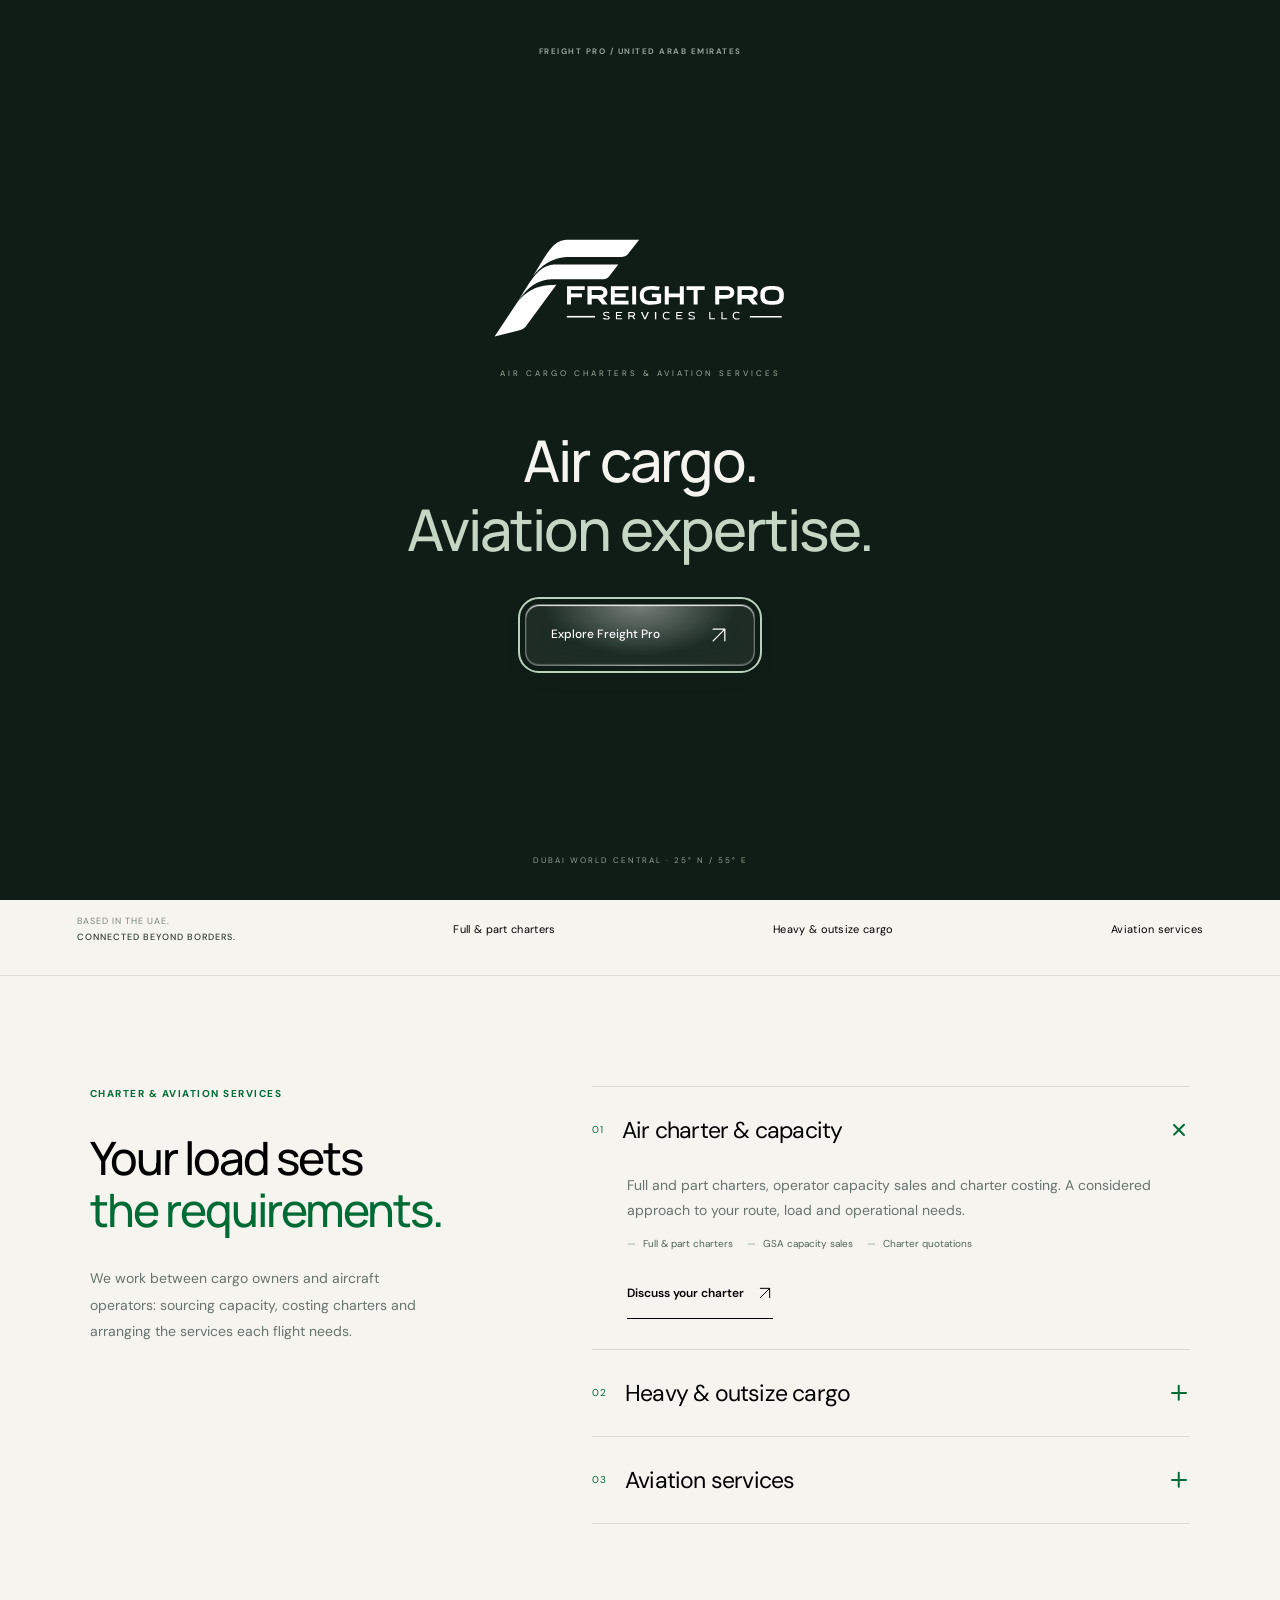
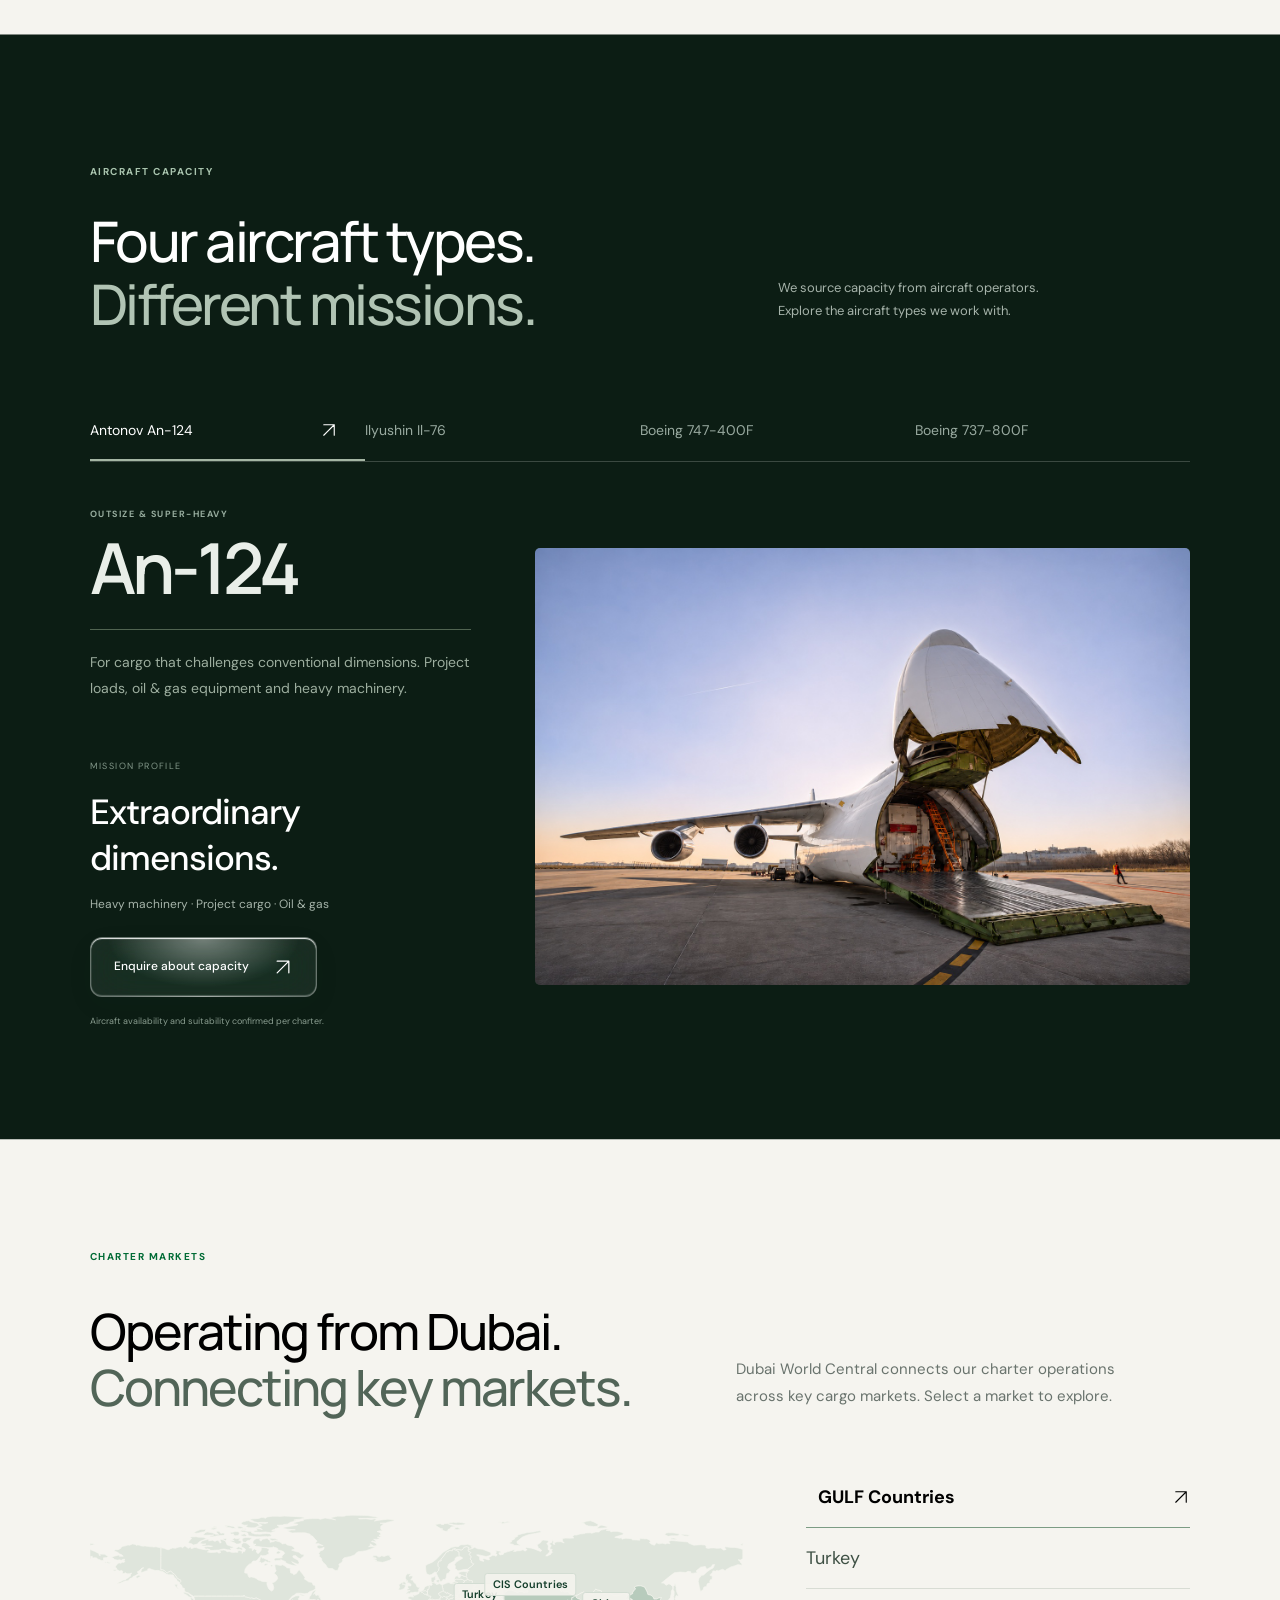
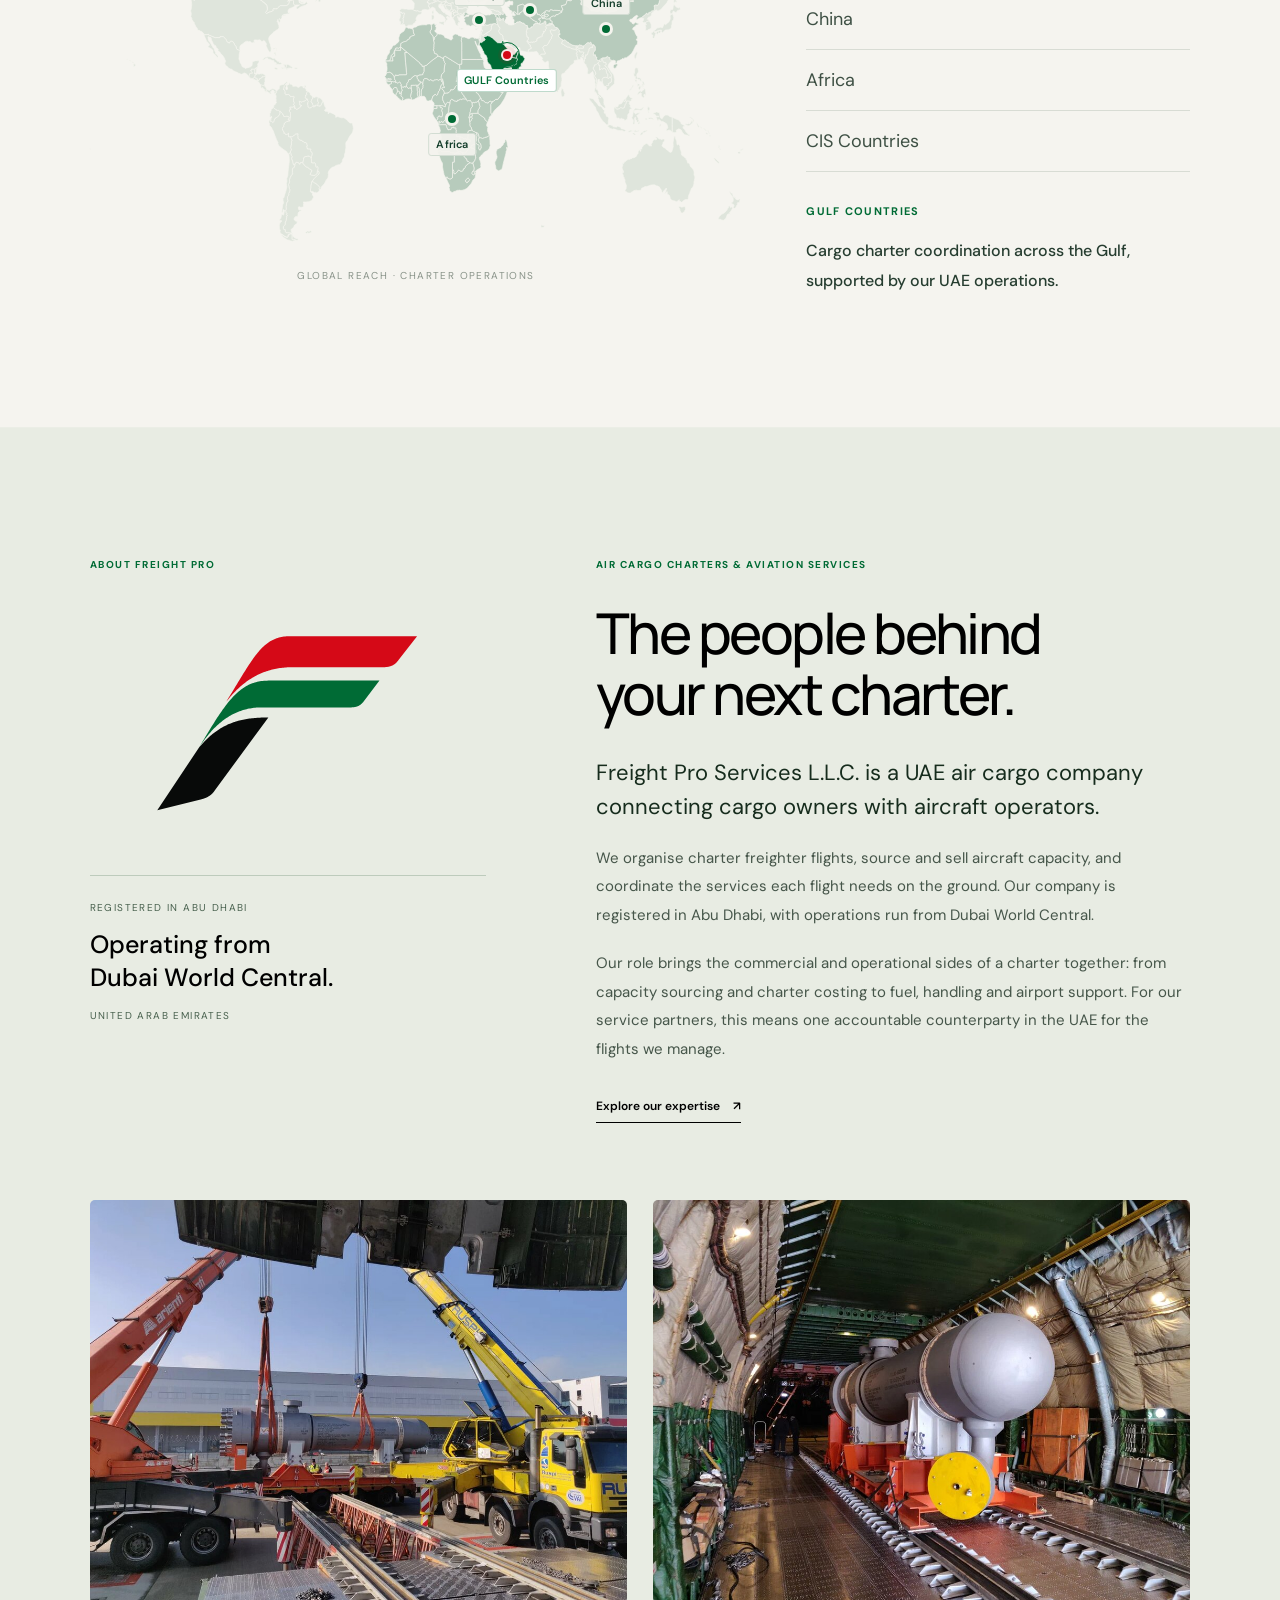
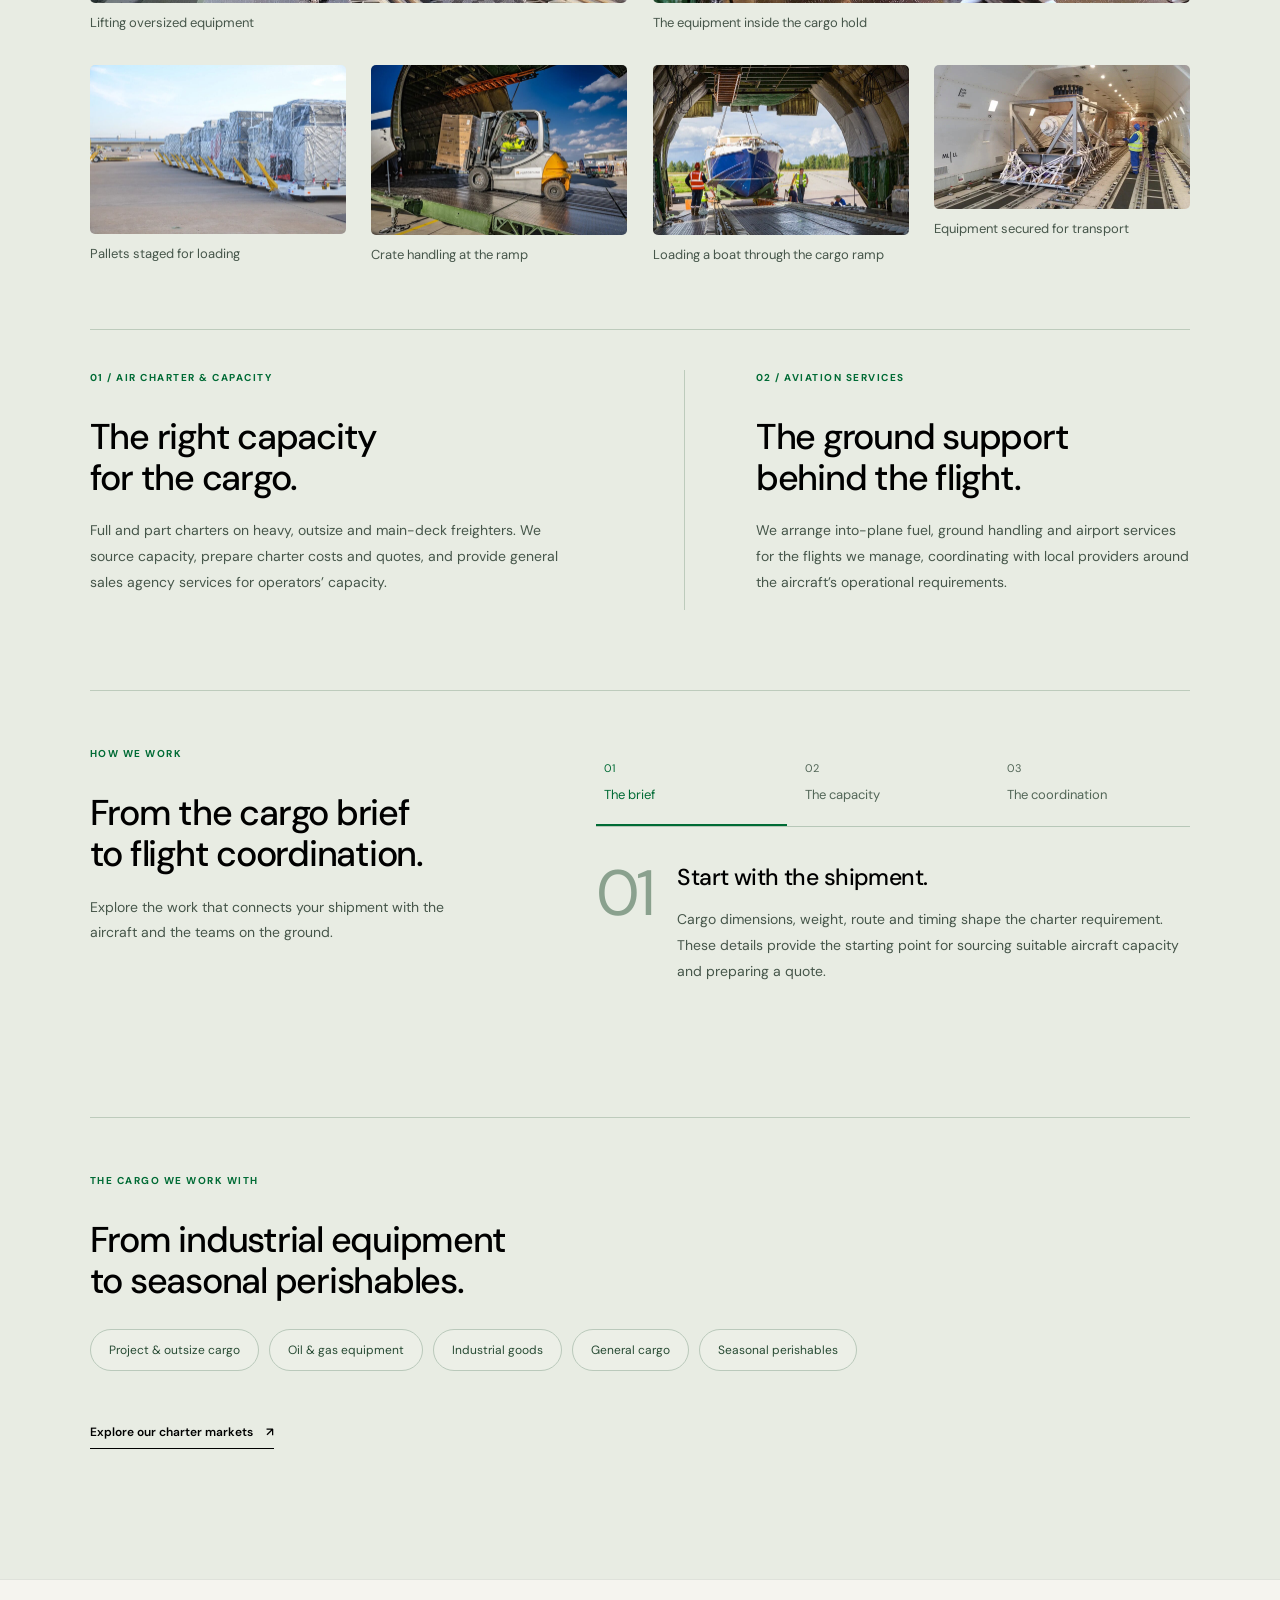
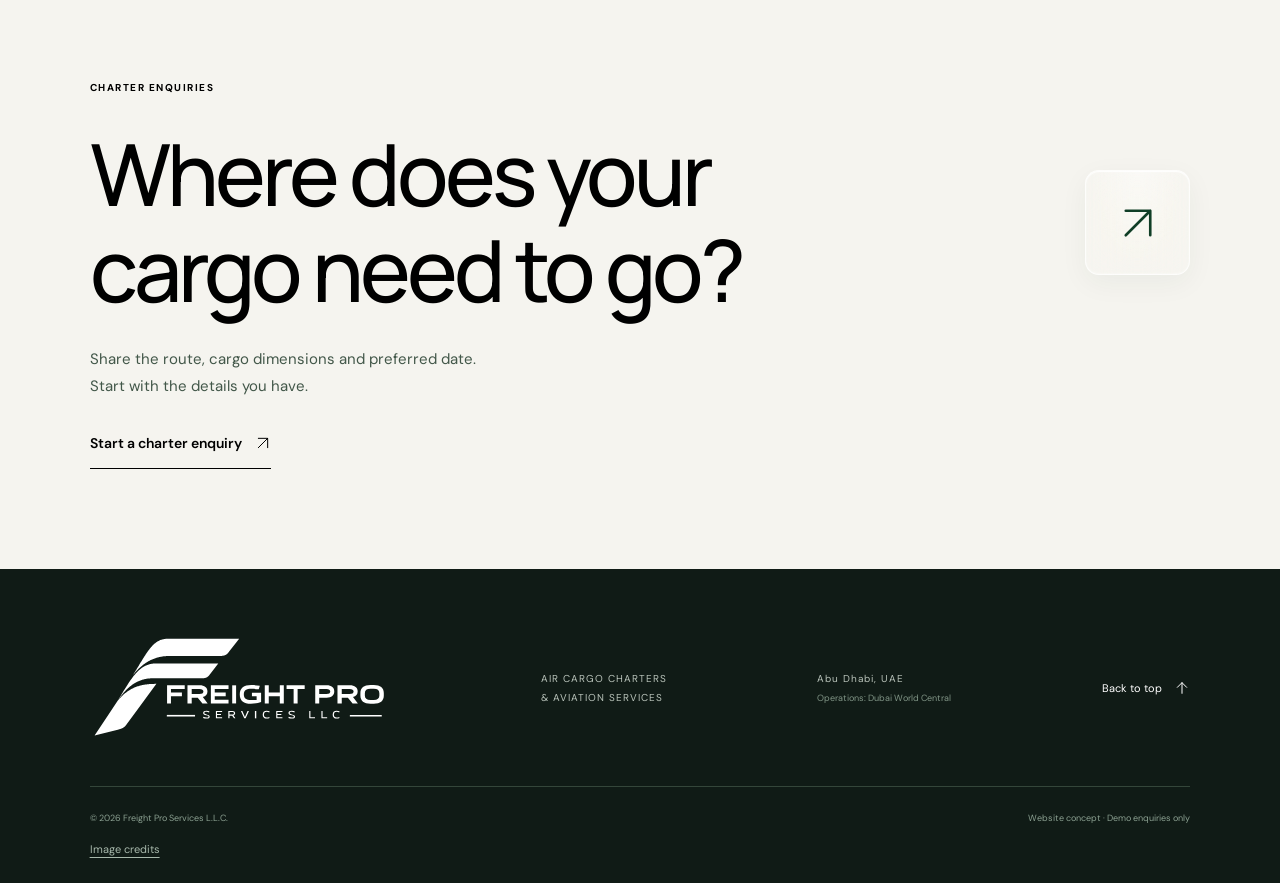
==== commit 2aeb5112: "Show six uncropped cargo photographs in About us" ====
--- a/index.html
+++ b/index.html
@@ -1,4 +1,4 @@
-<!DOCTYPE html><html lang="en"><head><meta charset="UTF-8"><meta name="viewport" content="width=device-width,initial-scale=1"><meta name="description" content="Freight Pro Services LLC. Air cargo charters, heavy and outsize cargo, and aviation services coordinated from Dubai World Central."><meta name="theme-color" content="#006B35"><title>Freight Pro — Beyond the ordinary cargo.</title><link rel="icon" href="assets/favicon.svg"><link rel="stylesheet" href="style.css?v=20261112-aircraft-frame"></head><body>
+<!DOCTYPE html><html lang="en"><head><meta charset="UTF-8"><meta name="viewport" content="width=device-width,initial-scale=1"><meta name="description" content="Freight Pro Services LLC. Air cargo charters, heavy and outsize cargo, and aviation services coordinated from Dubai World Central."><meta name="theme-color" content="#006B35"><title>Freight Pro — Beyond the ordinary cargo.</title><link rel="icon" href="assets/favicon.svg"><link rel="stylesheet" href="style.css?v=20261112-about-gallery"></head><body>
 <a class="skip" href="#main">Skip to content</a><header><a class="brand" href="#" aria-label="Freight Pro home"><img src="assets/logo.svg" alt="Freight Pro Services LLC"></a><nav aria-label="Main navigation"><a href="#expertise">Expertise</a><a href="#aircraft">Aircraft</a><a href="#network">Our network</a><a href="#about">About us</a></nav><button class="nav-cta" data-request>Request a charter <span><svg class="ui-icon" viewBox="0 0 24 24" fill="none" aria-hidden="true"><path d="M5 19 19 5M5 5h14v14"/></svg></span></button><button class="menu" aria-label="Open menu" aria-expanded="false">☰</button></header>
 <main id="main"><div class="flight-sequence"><section class="hero hero-real">
 <div class="hero-photo"><img class="hero-photo-image" src="assets/an124-white-ramp-clean.jpg" alt="White Antonov An-124 with its nose raised and cargo ramp extended" width="1536" height="1024" fetchpriority="high"></div>
@@ -16,6 +16,10 @@
 <div class="about-photos reveal" role="group" aria-label="Cargo operations in photographs">
   <figure><img src="assets/project-cargo-lift.jpg" alt="Two cranes lift a cylindrical load beside a freighter" width="1024" height="768" loading="lazy"><figcaption>Lifting oversized equipment</figcaption></figure>
   <figure><img src="assets/project-cargo-onboard.jpg" alt="Cylindrical equipment mounted on a transport frame inside the cargo hold" width="1024" height="768" loading="lazy"><figcaption>The equipment inside the cargo hold</figcaption></figure>
+  <figure><img src="assets/about-pallet-staging.jpg" alt="Rows of wrapped air cargo pallets on the airport apron" width="1024" height="678" loading="lazy"><figcaption>Pallets staged for loading</figcaption></figure>
+  <figure><img src="assets/about-forklift-loading.jpg" alt="Forklift carrying a wooden crate at the aircraft loading ramp" width="1024" height="683" loading="lazy"><figcaption>Crate handling at the ramp</figcaption></figure>
+  <figure><img src="assets/about-boat-loading.jpg" alt="A blue boat on a transport frame at the entrance to a cargo aircraft" width="1024" height="682" loading="lazy"><figcaption>Loading a boat through the cargo ramp</figcaption></figure>
+  <figure><img src="assets/about-cargo-securing.jpg" alt="A worker beside equipment mounted in a metal transport frame inside a freighter" width="1024" height="576" loading="lazy"><figcaption>Equipment secured for transport</figcaption></figure>
 </div>
 <div class="about-business"><article><span class="eyebrow">01 / AIR CHARTER & CAPACITY</span><h3>The right capacity<br>for the cargo.</h3><p>Full and part charters on heavy, outsize and main-deck freighters. We source capacity, prepare charter costs and quotes, and provide general sales agency services for operators’ capacity.</p></article><article><span class="eyebrow">02 / AVIATION SERVICES</span><h3>The ground support<br>behind the flight.</h3><p>We arrange into-plane fuel, ground handling and airport services for the flights we manage, coordinating with local providers around the aircraft’s operational requirements.</p></article></div>
 <div class="about-work"><div class="about-work-heading"><p class="eyebrow">HOW WE WORK</p><h3>From the cargo brief<br>to flight coordination.</h3><p>Explore the work that connects your shipment with the aircraft and the teams on the ground.</p></div><div class="about-process"><div class="about-tabs" role="tablist" aria-label="Charter coordination stages"><button role="tab" id="about-tab-0" aria-controls="about-stage" aria-selected="true" data-about-step="0">01 <span>The brief</span></button><button role="tab" id="about-tab-1" aria-controls="about-stage" aria-selected="false" tabindex="-1" data-about-step="1">02 <span>The capacity</span></button><button role="tab" id="about-tab-2" aria-controls="about-stage" aria-selected="false" tabindex="-1" data-about-step="2">03 <span>The coordination</span></button></div><div id="about-stage" role="tabpanel" aria-labelledby="about-tab-0" tabindex="0"><span class="about-stage-number" aria-hidden="true">01</span><div><h4>Start with the shipment.</h4><p>Cargo dimensions, weight, route and timing shape the charter requirement. These details provide the starting point for sourcing suitable aircraft capacity and preparing a quote.</p></div></div></div></div>
--- a/style.css
+++ b/style.css
@@ -345,19 +345,19 @@
 .hero-real .hero-photo::after{mask-image:none;-webkit-mask-image:none;border-radius:0;transform:none;mix-blend-mode:normal;background-size:auto}
 @media(max-width:600px){.hero.hero-real{height:calc(100svh - 82px);min-height:690px}}
 
-/* Operations photography bridges the company introduction and services. */
+/* Display each cargo photograph at its original proportions. */
 .about-photos {
   display: grid;
-  grid-template-columns: minmax(0, 1.55fr) minmax(0, 1fr);
-  gap: clamp(14px, 2vw, 28px);
+  grid-template-columns: repeat(4, minmax(0, 1fr));
+  gap: clamp(16px, 2.5vw, 34px) clamp(14px, 2vw, 28px);
   margin-top: clamp(36px, 6vw, 84px);
 }
 .about-photos figure { margin: 0; min-width: 0; }
+.about-photos figure:nth-child(-n + 2) { grid-column: span 2; }
 .about-photos img {
   display: block;
   width: 100%;
-  height: clamp(230px, 31vw, 480px);
-  object-fit: cover;
+  height: auto;
   border-radius: 5px;
   background: #d8e0d5;
 }
@@ -368,7 +368,10 @@
   line-height: 1.5;
 }
 .about-photos + .about-business { margin-top: clamp(36px, 5vw, 68px); }
+@media (max-width: 900px) {
+  .about-photos { grid-template-columns: repeat(2, minmax(0, 1fr)); }
+  .about-photos figure:nth-child(-n + 2) { grid-column: auto; }
+}
 @media (max-width: 600px) {
-  .about-photos { grid-template-columns: 1fr; gap: 24px; }
-  .about-photos img { height: auto; aspect-ratio: 3 / 2; }
-}
+  .about-photos { grid-template-columns: minmax(0, 1fr); gap: 24px; }
+}
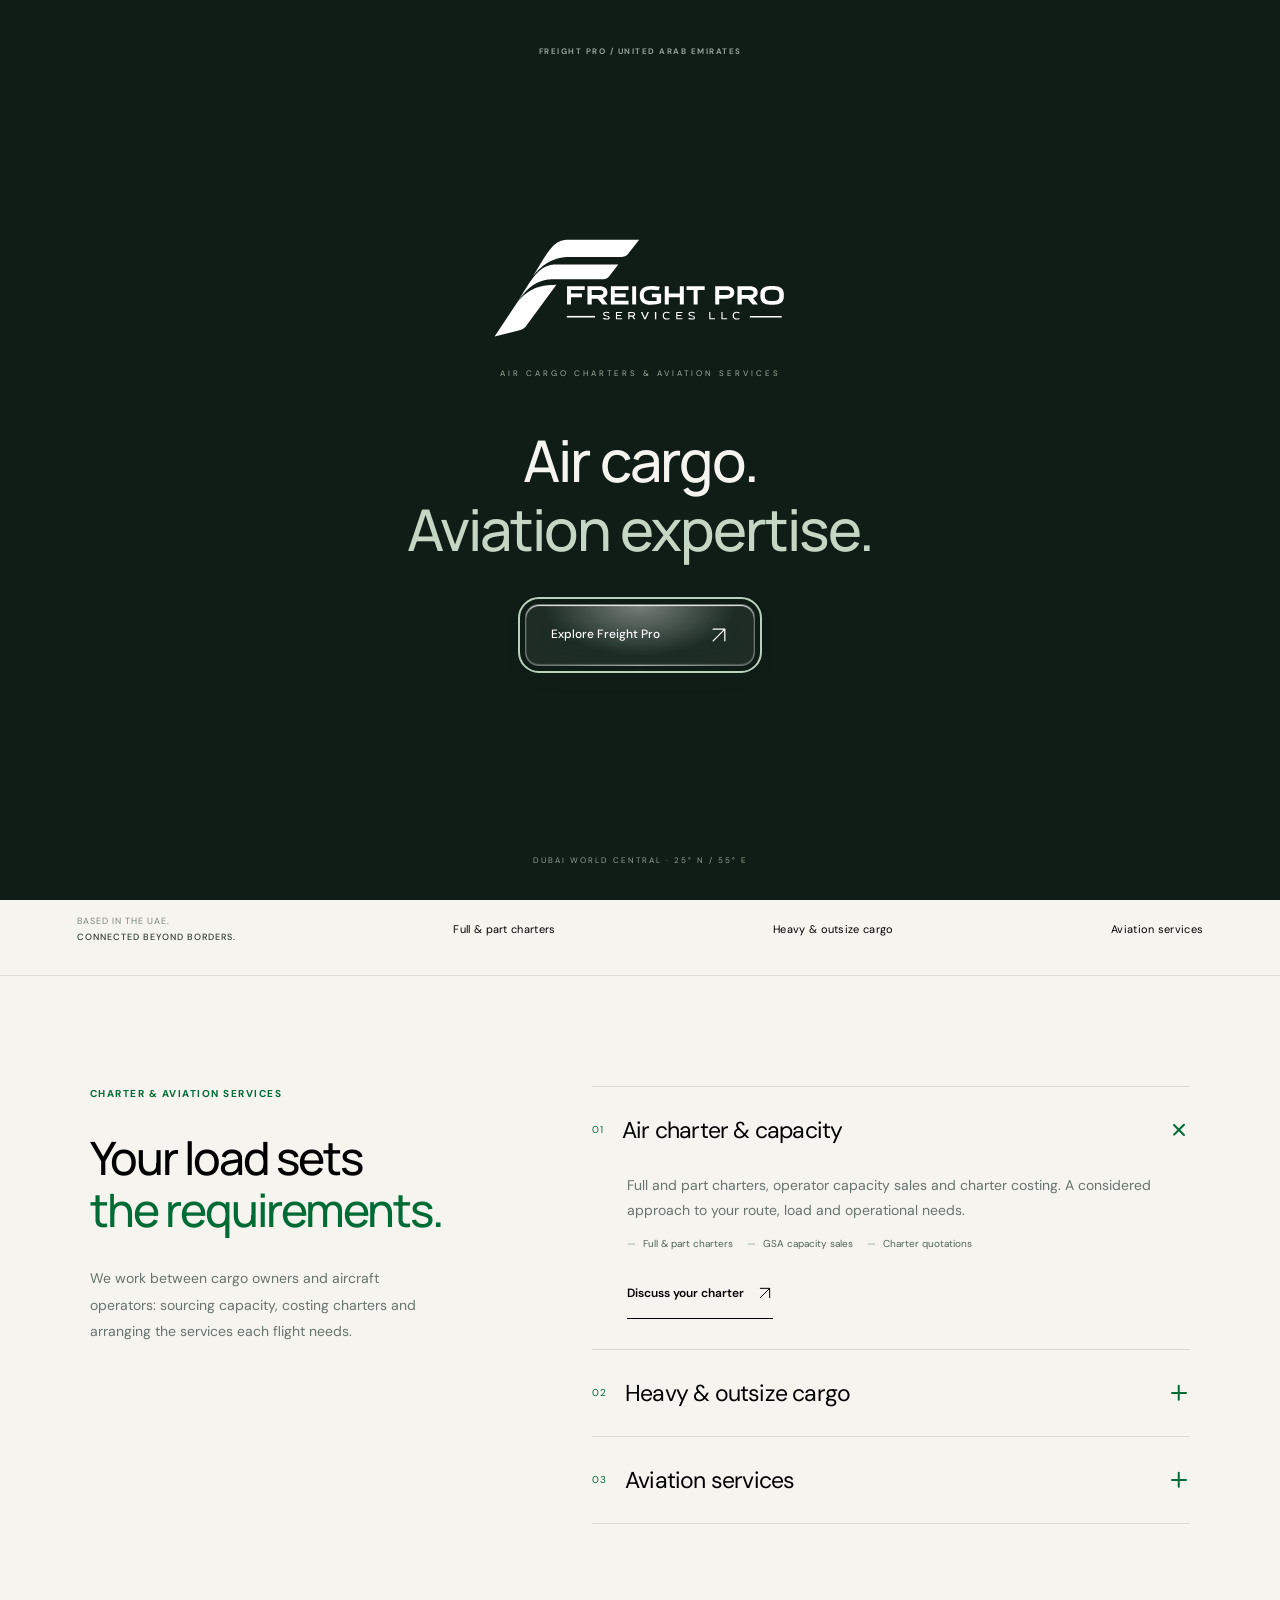
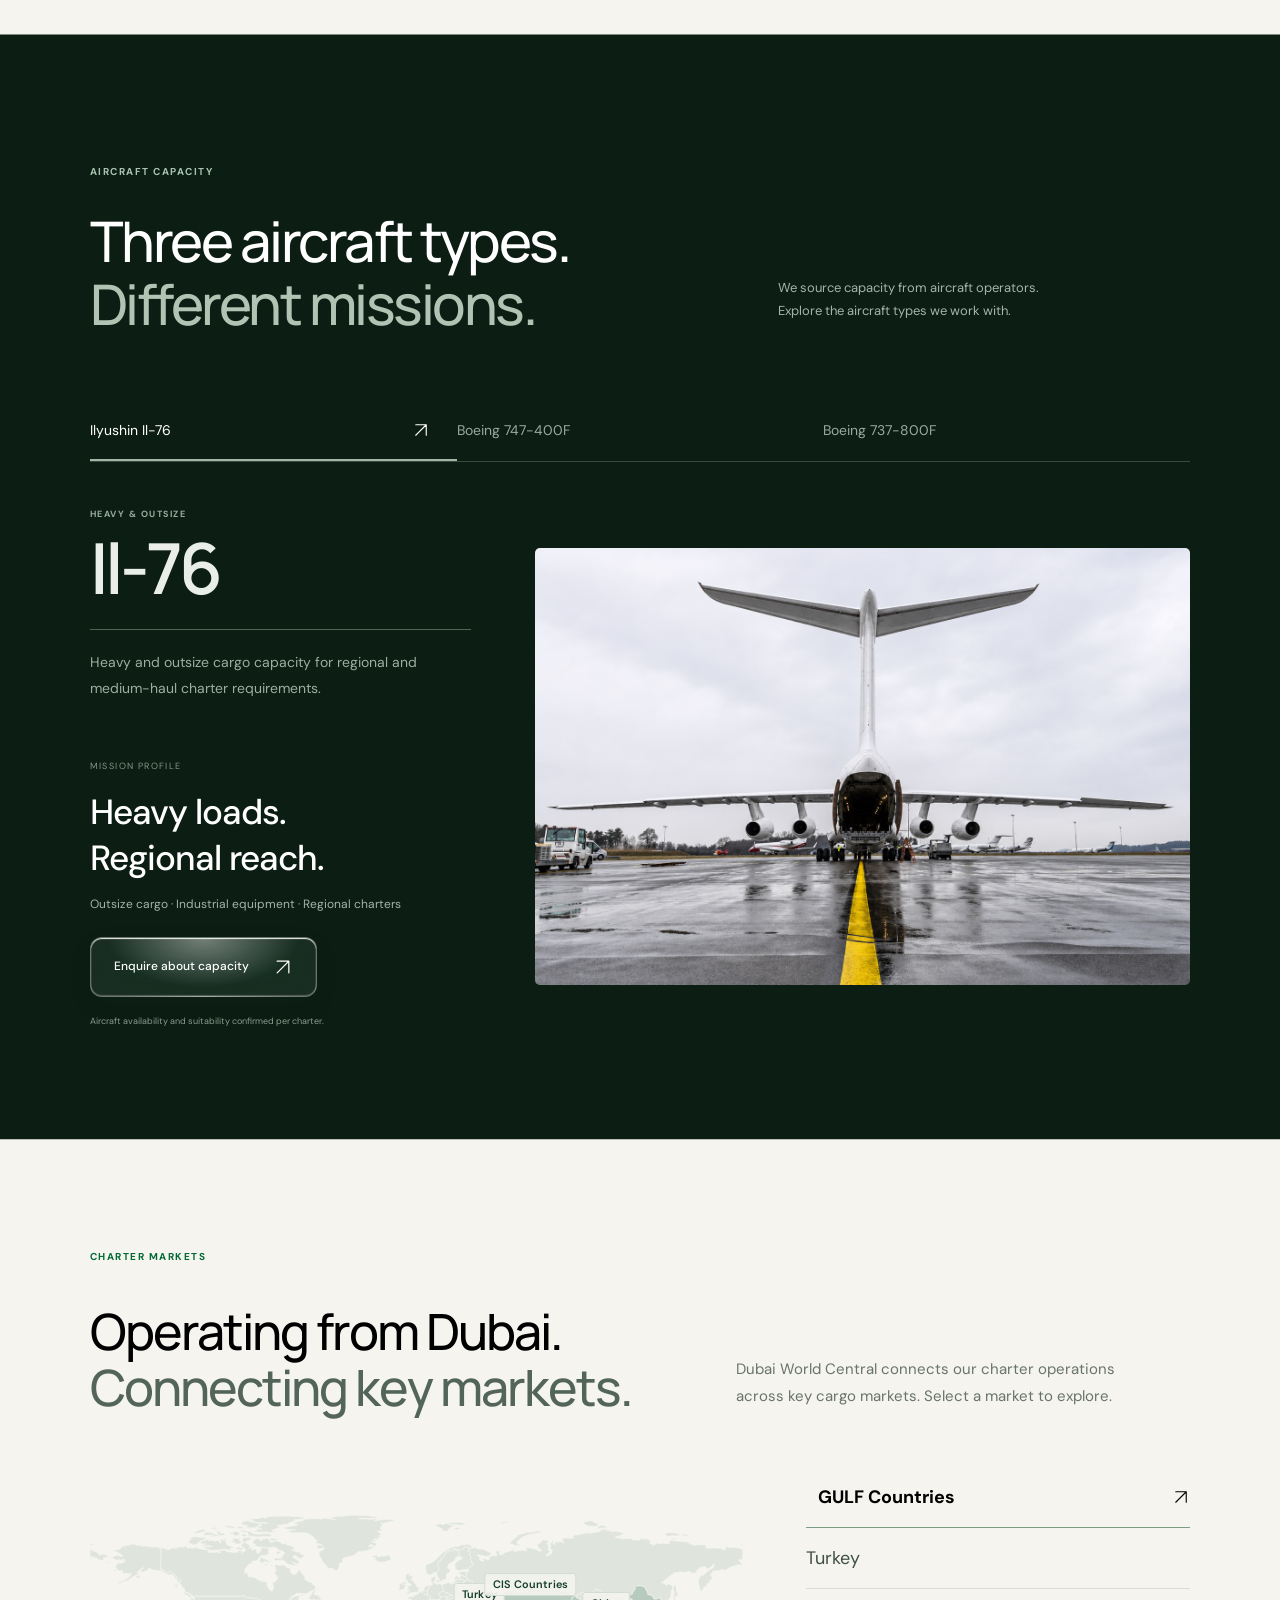
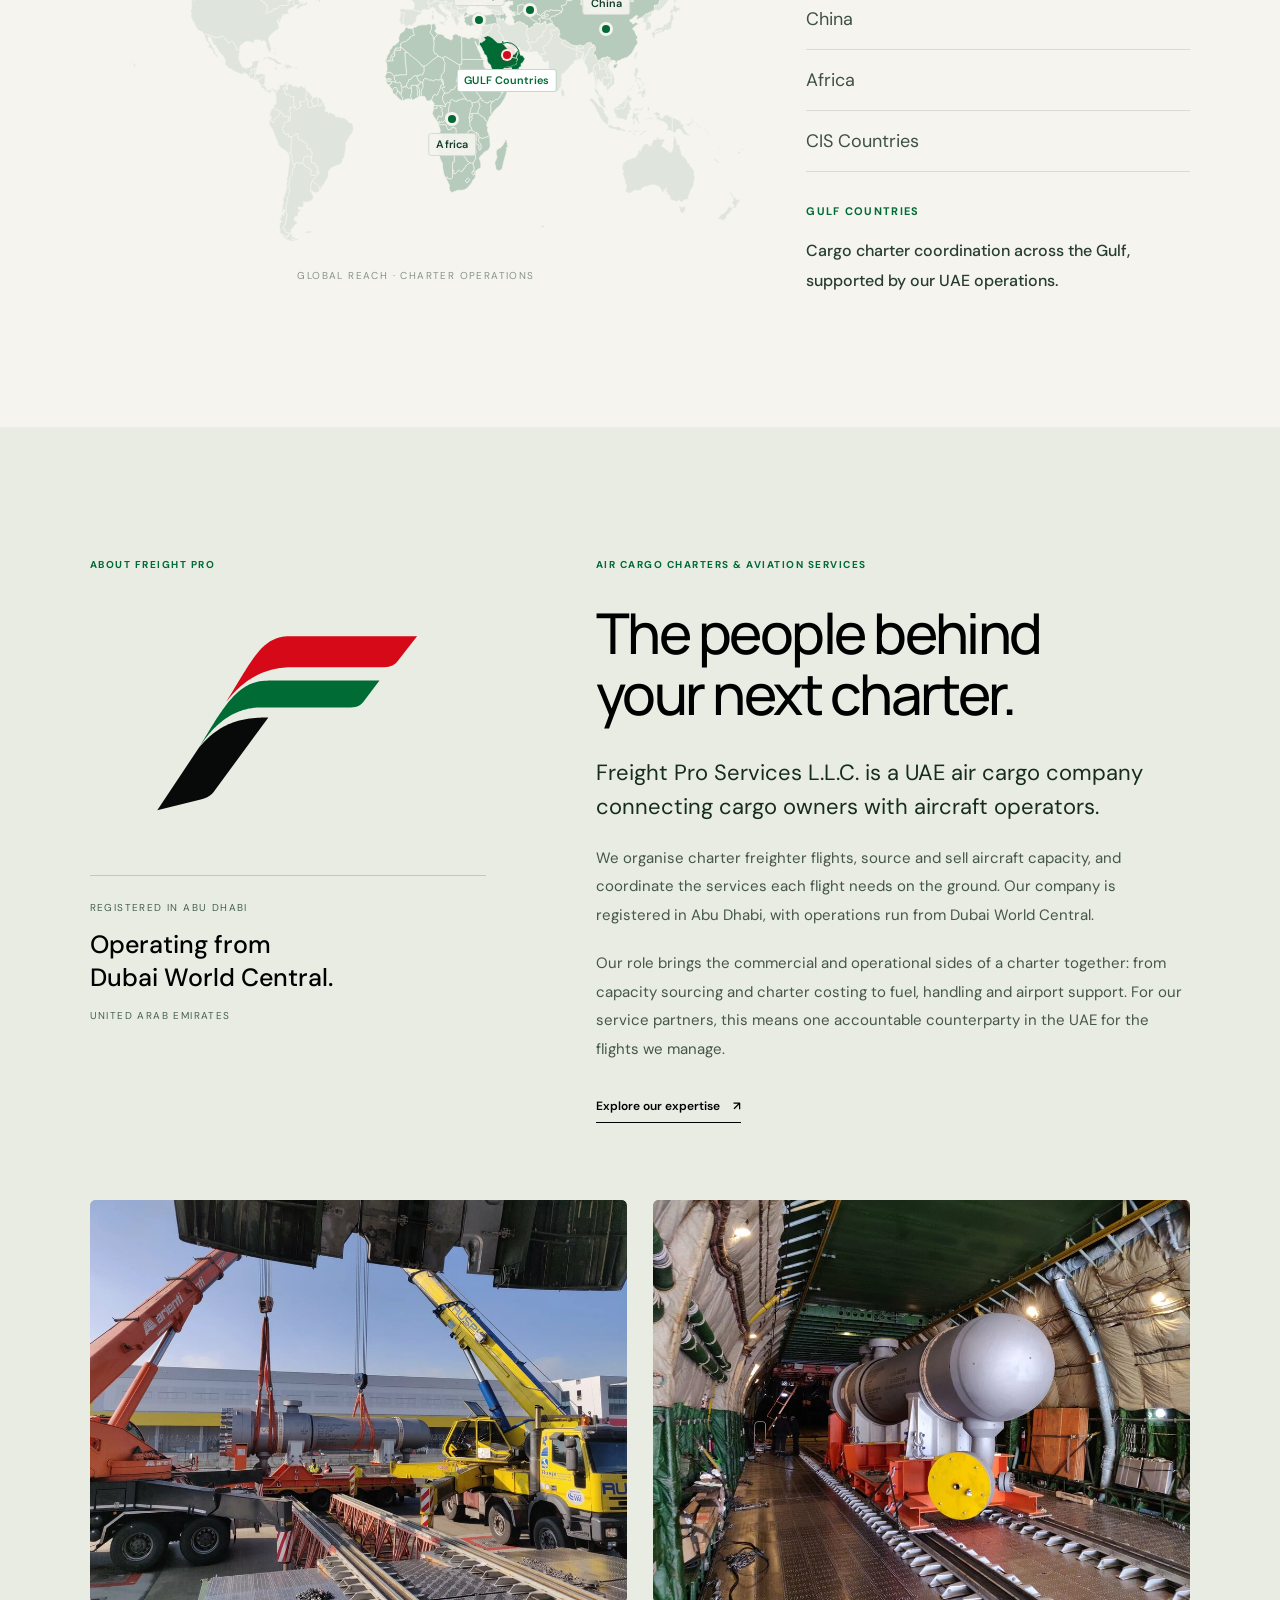
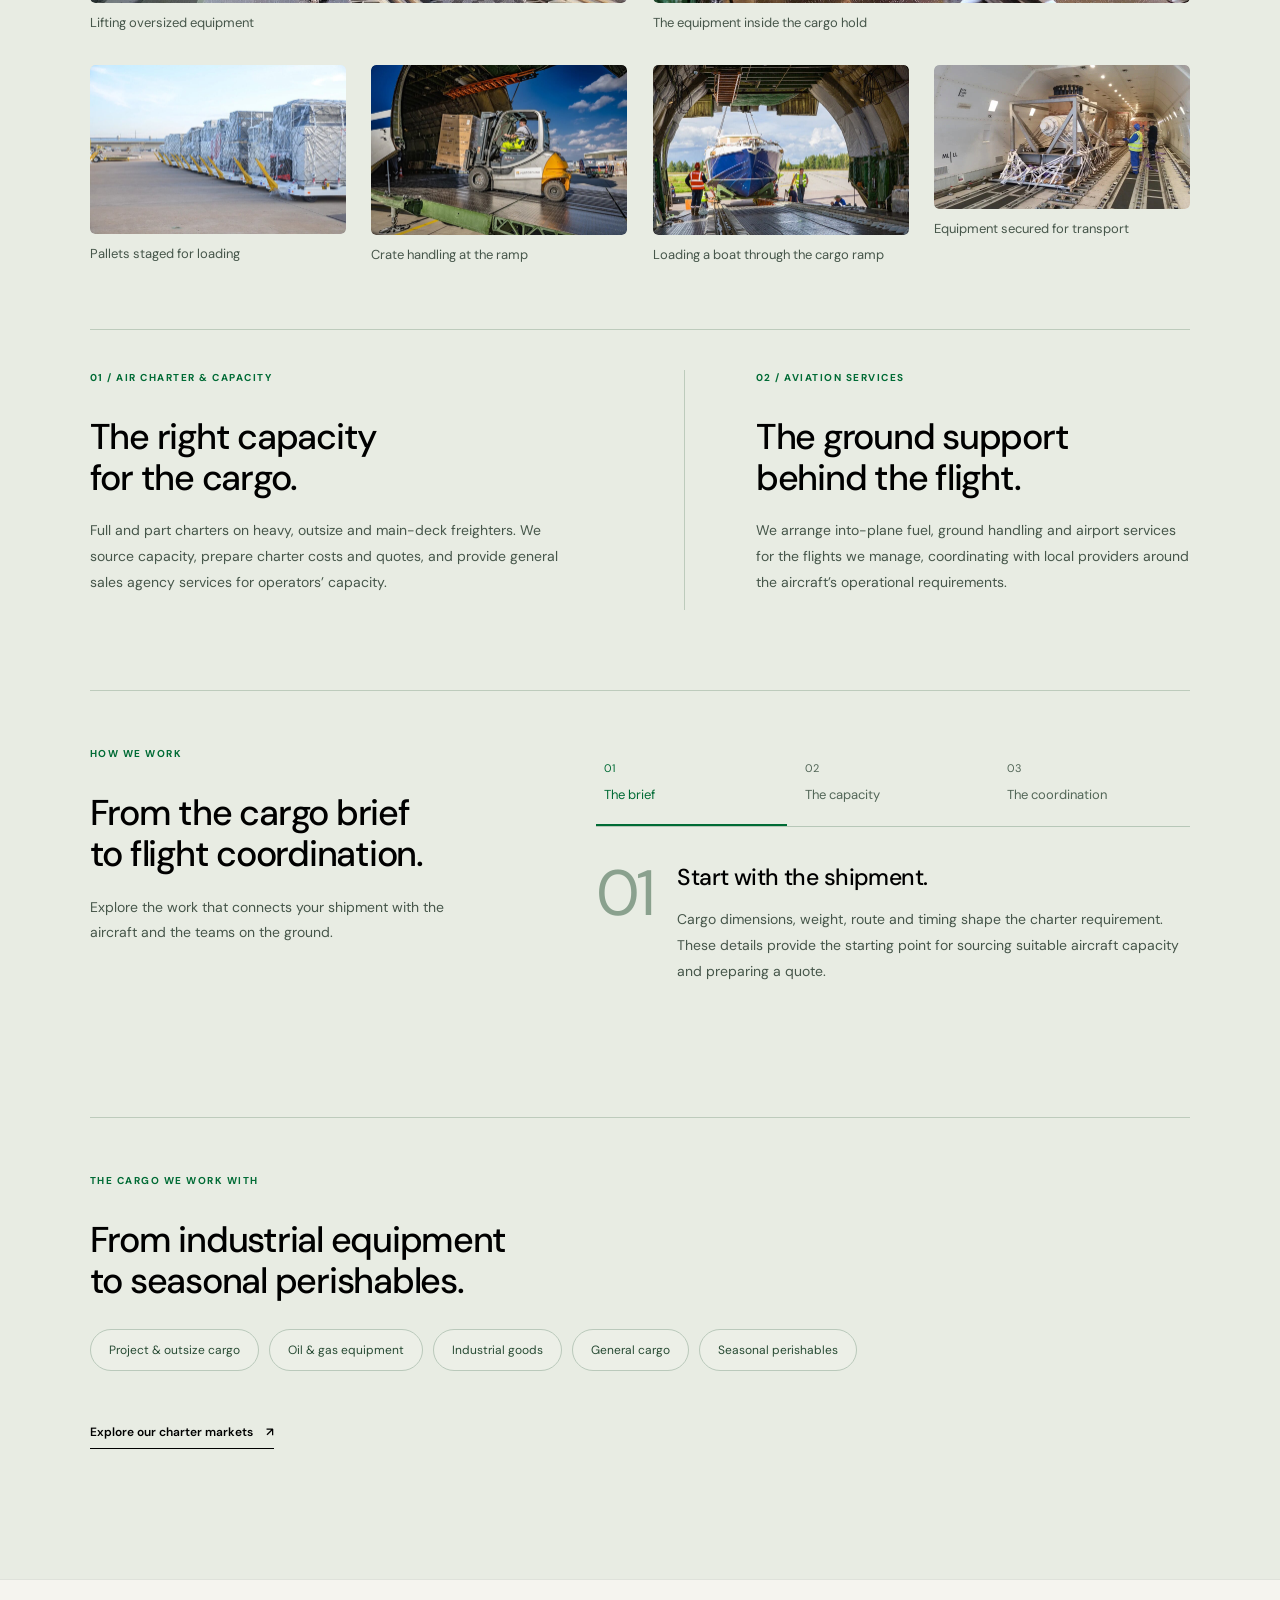
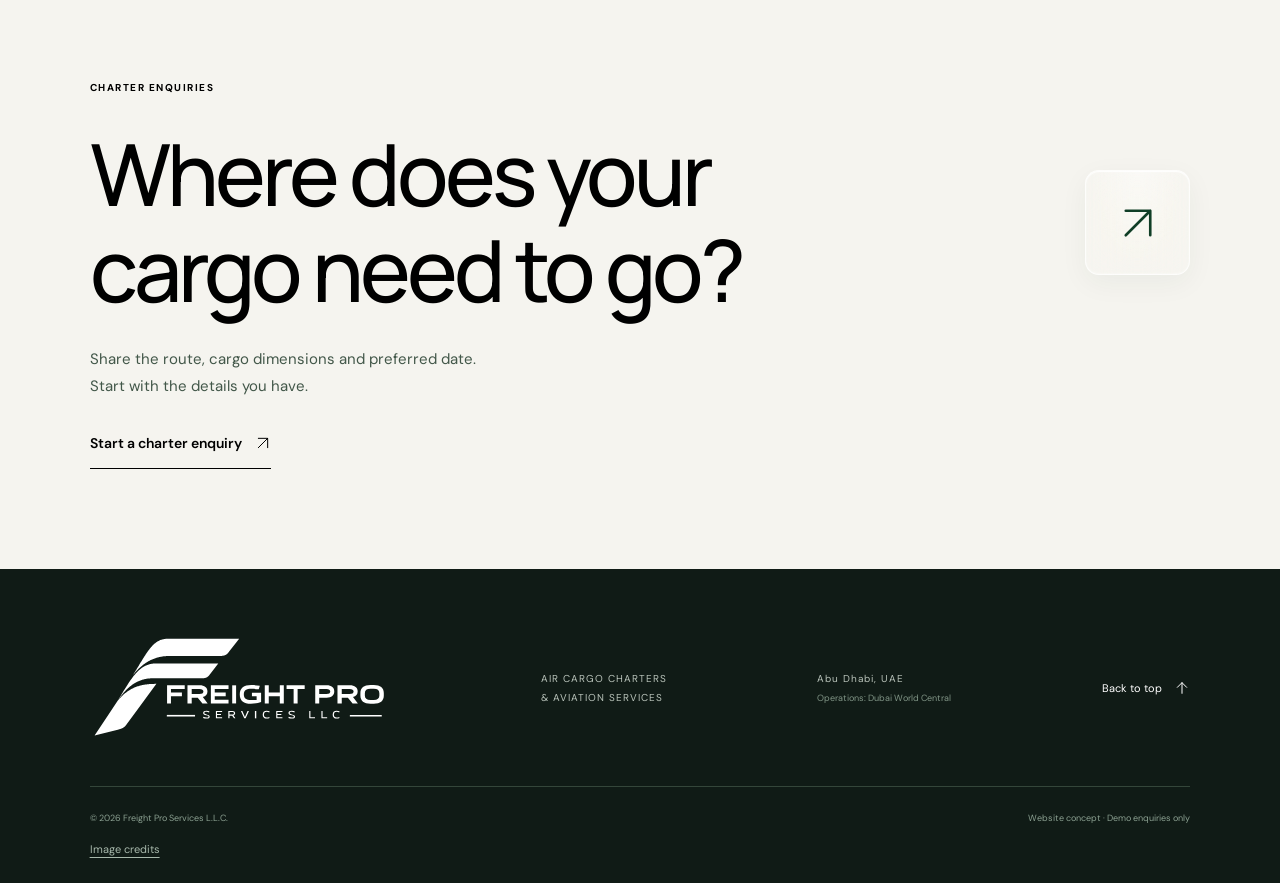
==== commit 5ac64eff: "Update aircraft selection and enlarge about photos" ====
--- a/index.html
+++ b/index.html
@@ -1,25 +1,25 @@
-<!DOCTYPE html><html lang="en"><head><meta charset="UTF-8"><meta name="viewport" content="width=device-width,initial-scale=1"><meta name="description" content="Freight Pro Services LLC. Air cargo charters, heavy and outsize cargo, and aviation services coordinated from Dubai World Central."><meta name="theme-color" content="#006B35"><title>Freight Pro — Beyond the ordinary cargo.</title><link rel="icon" href="assets/favicon.svg"><link rel="stylesheet" href="style.css?v=20261112-about-gallery"></head><body>
+<!DOCTYPE html><html lang="en"><head><meta charset="UTF-8"><meta name="viewport" content="width=device-width,initial-scale=1"><meta name="description" content="Freight Pro Services LLC. Air cargo charters, heavy and outsize cargo, and aviation services coordinated from Dubai World Central."><meta name="theme-color" content="#006B35"><title>Freight Pro — Beyond the ordinary cargo.</title><link rel="icon" href="assets/favicon.svg"><link rel="stylesheet" href="style.css?v=20261124-aircraft-gallery"></head><body>
 <a class="skip" href="#main">Skip to content</a><header><a class="brand" href="#" aria-label="Freight Pro home"><img src="assets/logo.svg" alt="Freight Pro Services LLC"></a><nav aria-label="Main navigation"><a href="#expertise">Expertise</a><a href="#aircraft">Aircraft</a><a href="#network">Our network</a><a href="#about">About us</a></nav><button class="nav-cta" data-request>Request a charter <span><svg class="ui-icon" viewBox="0 0 24 24" fill="none" aria-hidden="true"><path d="M5 19 19 5M5 5h14v14"/></svg></span></button><button class="menu" aria-label="Open menu" aria-expanded="false">☰</button></header>
 <main id="main"><div class="flight-sequence"><section class="hero hero-real">
-<div class="hero-photo"><img class="hero-photo-image" src="assets/an124-white-ramp-clean.jpg" alt="White Antonov An-124 with its nose raised and cargo ramp extended" width="1536" height="1024" fetchpriority="high"></div>
+<div class="hero-photo"><img class="hero-photo-image" src="assets/boeing-747-cargo-hero.jpg" alt="White Boeing 747 freighter with its nose cargo door open and cargo inside" width="1628" height="966" fetchpriority="high"></div>
 <div class="flight-progress"><span></span></div><div class="hero-content"><p class="eyebrow"><i></i> FREIGHT PRO SERVICES L.L.C.</p><h1>Air cargo charters.<br><em>From the UAE.</em></h1><p class="hero-description">Heavy equipment. Outsize loads. Main-deck cargo. Aircraft capacity and flight services, coordinated from Dubai World Central.</p><button class="button green" data-request>Request a charter <span><svg class="ui-icon" viewBox="0 0 24 24" fill="none" aria-hidden="true"><path d="M5 19 19 5M5 5h14v14"/></svg></span></button></div><div class="hero-bottom"><a href="#expertise" class="explore"><span><svg viewBox="0 0 24 24" aria-hidden="true" fill="none"><path d="M12 4v16M5 13l7 7 7-7"/></svg></span> EXPLORE OUR EXPERTISE</a><div class="hero-location"><i></i> DUBAI WORLD CENTRAL <span>25° N / 55° E</span></div><span class="frame-number">DWC · DXB · AUH</span></div><div class="image-note">FREIGHT PRO / UNITED ARAB EMIRATES</div></section></div>
 <div class="intro-strip"><span>BASED IN THE UAE.<br><b>CONNECTED BEYOND BORDERS.</b></span><p>Full & part charters</p><p>Heavy & outsize cargo</p><p>Aviation services</p><span class="strip-arrow"><svg class="ui-icon" viewBox="0 0 24 24" fill="none" aria-hidden="true"><path d="M5 19 19 5M5 5h14v14"/></svg></span></div>
-<section class="expertise section" id="expertise"><div class="section-heading reveal"><p class="eyebrow">CHARTER & AVIATION SERVICES</p><h2>Your load sets<br><span>the requirements.</span></h2><p>We work between cargo owners and aircraft operators: sourcing capacity, costing charters and arranging the services each flight needs.</p></div><div class="services reveal"><details open><summary><span class="service-no">01</span><h3>Air charter & capacity</h3><span class="plus">+</span></summary><div class="detail-body"><p>Full and part charters, operator capacity sales and charter costing. A considered approach to your route, load and operational needs.</p><div class="tags"><span>Full & part charters</span><span>GSA capacity sales</span><span>Charter quotations</span></div><button class="text-button" data-request>Discuss your charter <svg class="ui-icon" viewBox="0 0 24 24" fill="none" aria-hidden="true"><path d="M5 19 19 5M5 5h14v14"/></svg></button></div></details><details><summary><span class="service-no">02</span><h3>Heavy & outsize cargo</h3><span class="plus">+</span></summary><div class="detail-body"><p>Charter coordination for project cargo, oil & gas equipment and heavy machinery, including operations involving An-124 and Il-76 aircraft.</p><div class="tags"><span>Project cargo</span><span>Industrial equipment</span><span>Outsize loads</span></div><button class="text-button" data-request>Tell us about your load <svg class="ui-icon" viewBox="0 0 24 24" fill="none" aria-hidden="true"><path d="M5 19 19 5M5 5h14v14"/></svg></button></div></details><details><summary><span class="service-no">03</span><h3>Aviation services</h3><span class="plus">+</span></summary><div class="detail-body"><p>Fuel, ground handling and airport services arranged for the flights we manage. One dedicated point of coordination in the UAE.</p><div class="tags"><span>Into-plane fuel</span><span>Ground handling</span><span>Airport support</span></div><button class="text-button" data-request>Explore a partnership <svg class="ui-icon" viewBox="0 0 24 24" fill="none" aria-hidden="true"><path d="M5 19 19 5M5 5h14v14"/></svg></button></div></details></div></section>
-<section class="aircraft dark section" id="aircraft"><div class="aircraft-top reveal"><p class="eyebrow">AIRCRAFT CAPACITY</p><h2>Four aircraft types.<br><span>Different missions.</span></h2><p>We source capacity from aircraft operators.<br>Explore the aircraft types we work with.</p></div><div class="aircraft-tabs" role="tablist" aria-label="Aircraft types"><button role="tab" aria-selected="true" aria-controls="aircraft-panel" id="tab-an" data-aircraft="0">Antonov An-124 <span><svg class="ui-icon" viewBox="0 0 24 24" fill="none" aria-hidden="true"><path d="M5 19 19 5M5 5h14v14"/></svg></span></button><button role="tab" aria-selected="false" tabindex="-1" aria-controls="aircraft-panel" id="tab-il" data-aircraft="1">Ilyushin Il-76 <span><svg class="ui-icon" viewBox="0 0 24 24" fill="none" aria-hidden="true"><path d="M5 19 19 5M5 5h14v14"/></svg></span></button><button role="tab" aria-selected="false" tabindex="-1" aria-controls="aircraft-panel" id="tab-747" data-aircraft="2">Boeing 747-400F <span><svg class="ui-icon" viewBox="0 0 24 24" fill="none" aria-hidden="true"><path d="M5 19 19 5M5 5h14v14"/></svg></span></button><button role="tab" aria-selected="false" tabindex="-1" aria-controls="aircraft-panel" id="tab-737" data-aircraft="3">Boeing 737-800F <span><svg class="ui-icon" viewBox="0 0 24 24" fill="none" aria-hidden="true"><path d="M5 19 19 5M5 5h14v14"/></svg></span></button></div><div class="aircraft-panel" id="aircraft-panel" role="tabpanel" aria-labelledby="tab-an"><figure class="aircraft-photo">
-  <img id="aircraft-photo" src="assets/an124-white-ramp-clean.jpg" alt="Antonov An-124 with its cargo ramp extended" width="1536" height="1024" loading="lazy">
-</figure><div class="aircraft-type"><span class="eyebrow" id="aircraft-category">OUTSIZE & SUPER-HEAVY</span><div class="aircraft-name" id="aircraft-name">An-124</div><span class="aircraft-line"></span><p id="aircraft-description">For cargo that challenges conventional dimensions. Project loads, oil & gas equipment and heavy machinery.</p></div><div class="capability"><span class="tiny">MISSION PROFILE</span><h3 id="aircraft-mission">Extraordinary<br>dimensions.</h3><p id="aircraft-use">Heavy machinery · Project cargo · Oil & gas</p><button class="button outline" data-request>Enquire about capacity <span><svg class="ui-icon" viewBox="0 0 24 24" fill="none" aria-hidden="true"><path d="M5 19 19 5M5 5h14v14"/></svg></span></button><small>Aircraft availability and suitability confirmed per charter.</small></div></div>
+<section class="expertise section" id="expertise"><div class="section-heading reveal"><p class="eyebrow">CHARTER & AVIATION SERVICES</p><h2>Your load sets<br><span>the requirements.</span></h2><p>We work between cargo owners and aircraft operators: sourcing capacity, costing charters and arranging the services each flight needs.</p></div><div class="services reveal"><details open><summary><span class="service-no">01</span><h3>Air charter & capacity</h3><span class="plus">+</span></summary><div class="detail-body"><p>Full and part charters, operator capacity sales and charter costing. A considered approach to your route, load and operational needs.</p><div class="tags"><span>Full & part charters</span><span>GSA capacity sales</span><span>Charter quotations</span></div><button class="text-button" data-request>Discuss your charter <svg class="ui-icon" viewBox="0 0 24 24" fill="none" aria-hidden="true"><path d="M5 19 19 5M5 5h14v14"/></svg></button></div></details><details><summary><span class="service-no">02</span><h3>Heavy & outsize cargo</h3><span class="plus">+</span></summary><div class="detail-body"><p>Charter coordination for project cargo, oil & gas equipment and heavy machinery, including operations involving Il-76 aircraft.</p><div class="tags"><span>Project cargo</span><span>Industrial equipment</span><span>Outsize loads</span></div><button class="text-button" data-request>Tell us about your load <svg class="ui-icon" viewBox="0 0 24 24" fill="none" aria-hidden="true"><path d="M5 19 19 5M5 5h14v14"/></svg></button></div></details><details><summary><span class="service-no">03</span><h3>Aviation services</h3><span class="plus">+</span></summary><div class="detail-body"><p>Fuel, ground handling and airport services arranged for the flights we manage. One dedicated point of coordination in the UAE.</p><div class="tags"><span>Into-plane fuel</span><span>Ground handling</span><span>Airport support</span></div><button class="text-button" data-request>Explore a partnership <svg class="ui-icon" viewBox="0 0 24 24" fill="none" aria-hidden="true"><path d="M5 19 19 5M5 5h14v14"/></svg></button></div></details></div></section>
+<section class="aircraft dark section" id="aircraft"><div class="aircraft-top reveal"><p class="eyebrow">AIRCRAFT CAPACITY</p><h2>Three aircraft types.<br><span>Different missions.</span></h2><p>We source capacity from aircraft operators.<br>Explore the aircraft types we work with.</p></div><div class="aircraft-tabs" role="tablist" aria-label="Aircraft types"><button role="tab" aria-selected="true" aria-controls="aircraft-panel" id="tab-il" data-aircraft="0">Ilyushin Il-76 <span><svg class="ui-icon" viewBox="0 0 24 24" fill="none" aria-hidden="true"><path d="M5 19 19 5M5 5h14v14"/></svg></span></button><button role="tab" aria-selected="false" tabindex="-1" aria-controls="aircraft-panel" id="tab-747" data-aircraft="1">Boeing 747-400F <span><svg class="ui-icon" viewBox="0 0 24 24" fill="none" aria-hidden="true"><path d="M5 19 19 5M5 5h14v14"/></svg></span></button><button role="tab" aria-selected="false" tabindex="-1" aria-controls="aircraft-panel" id="tab-737" data-aircraft="2">Boeing 737-800F <span><svg class="ui-icon" viewBox="0 0 24 24" fill="none" aria-hidden="true"><path d="M5 19 19 5M5 5h14v14"/></svg></span></button></div><div class="aircraft-panel" id="aircraft-panel" role="tabpanel" aria-labelledby="tab-il"><figure class="aircraft-photo">
+  <img id="aircraft-photo" src="assets/il76-white.jpg" alt="Ilyushin Il-76 from behind with its cargo bay open" width="1440" height="960" loading="lazy">
+</figure><div class="aircraft-type"><span class="eyebrow" id="aircraft-category">HEAVY & OUTSIZE</span><div class="aircraft-name" id="aircraft-name">Il-76</div><span class="aircraft-line"></span><p id="aircraft-description">Heavy and outsize cargo capacity for regional and medium-haul charter requirements.</p></div><div class="capability"><span class="tiny">MISSION PROFILE</span><h3 id="aircraft-mission">Heavy loads.<br>Regional reach.</h3><p id="aircraft-use">Outsize cargo · Industrial equipment · Regional charters</p><button class="button outline" data-request>Enquire about capacity <span><svg class="ui-icon" viewBox="0 0 24 24" fill="none" aria-hidden="true"><path d="M5 19 19 5M5 5h14v14"/></svg></span></button><small>Aircraft availability and suitability confirmed per charter.</small></div></div>
 </section>
 <section class="network section" id="network"><div class="section-heading reveal"><p class="eyebrow">CHARTER MARKETS</p><h2>Operating from Dubai.<br><span>Connecting key markets.</span></h2><p>Dubai World Central connects our charter operations across key cargo markets. Select a market to explore.</p></div><div class="network-layout"><div class="route-map" aria-label="World map of Freight Pro charter markets"><div class="map-stage"><svg class="world-map" viewBox="0 0 1000 520" role="img" aria-label="World map of charter markets"><title>Freight Pro charter markets</title><g class="world-countries"><path d="M1000.0,362.4L1000.0,364.2L998.2,365.1L996.5,365.8L996.1,364.5L997.5,363.8L998.4,363.6L1000.0,362.4ZM994.8,367.6L995.5,367.0L996.4,368.0L996.0,369.9L994.3,370.4L992.7,370.0L992.5,368.4L993.5,367.2L994.8,367.6ZM0.6,362.3L0.2,364.0L0.0,364.2L0.0,362.4L0.6,362.3Z"><title>Fiji</title></path><path d="M594.2,308.2L594.6,308.6L604.7,315.9L604.9,318.0L608.9,321.6L607.6,326.0L607.8,328.1L609.6,329.4L609.6,330.3L608.9,332.5L609.0,333.5L608.9,335.3L609.8,337.5L611.0,341.0L612.0,341.8L612.0,341.8L609.8,343.9L606.7,345.3L605.1,345.2L604.1,346.3L602.2,346.4L601.4,346.9L598.1,345.9L596.0,346.1L595.2,341.3L594.3,339.6L593.7,338.6L591.0,337.9L589.4,336.9L587.7,336.3L586.5,335.6L585.4,334.7L585.4,334.7L583.9,330.2L582.3,328.2L581.7,326.1L582.0,324.3L581.5,321.0L582.6,320.8L583.7,319.5L584.7,317.6L585.4,316.9L585.4,315.7L584.8,314.9L584.6,313.5L584.6,313.5L585.4,313.0L585.6,310.9L584.5,308.9L585.5,308.5L588.5,308.5L594.2,308.2Z" data-country-region="3"><title>United Republic of Tanzania</title></path><path d="M475.9,205.6L475.9,205.9L475.9,206.6L475.9,212.0L466.8,211.8L466.8,221.0L464.2,221.3L463.6,223.2L464.1,228.3L453.2,228.3L452.6,229.5L452.7,228.0L452.8,228.0L459.0,227.7L459.4,226.4L460.5,224.8L461.4,219.9L465.3,216.0L466.6,211.5L467.4,211.2L468.4,208.4L470.7,208.0L471.7,208.5L473.0,208.5L473.9,207.7L475.6,207.6L475.5,205.6L475.9,205.6Z" data-country-region="3"><title>Western Sahara</title></path><path d="M158.8,129.1L158.4,129.1L153.0,125.6L151.0,124.0L146.0,122.5L144.5,119.4L144.9,117.2L141.3,115.6L140.8,112.7L137.5,110.1L137.4,108.3L137.4,108.3L138.9,106.6L138.9,104.3L134.1,102.0L131.3,97.9L129.6,95.4L127.0,93.7L125.2,92.3L123.7,90.4L120.9,91.6L118.2,93.6L115.7,91.2L113.8,89.7L111.1,88.7L108.3,88.6L108.4,68.1L108.4,54.8L108.4,54.8L113.6,55.7L117.9,57.4L120.8,57.7L123.3,56.2L126.6,55.1L130.8,55.6L134.9,54.0L139.5,53.1L141.4,54.6L143.4,53.7L144.1,52.1L146.0,52.4L150.7,55.7L154.4,53.2L154.8,55.9L158.2,55.4L159.2,54.3L162.6,54.5L166.8,56.0L173.3,57.3L177.1,57.9L179.9,57.7L183.6,59.5L179.7,61.3L184.7,62.1L192.2,61.7L194.6,61.0L197.6,63.2L200.6,61.4L197.7,59.8L199.5,58.6L202.9,58.5L205.1,58.1L207.4,59.0L210.2,60.9L213.3,60.6L218.2,62.2L222.5,61.7L226.5,61.7L226.2,59.5L228.7,58.9L233.0,60.1L233.0,63.5L234.8,60.6L237.0,60.7L238.2,57.1L235.3,54.9L232.0,53.5L232.2,49.5L235.5,46.9L239.2,47.5L242.0,49.1L245.8,53.1L243.3,54.9L248.5,55.6L248.5,59.3L252.2,56.5L255.5,58.8L254.7,61.4L257.4,63.8L260.3,61.2L262.3,58.2L262.4,54.2L266.4,54.5L270.5,55.0L274.2,56.8L274.4,58.6L272.3,60.5L274.3,62.4L273.9,64.2L268.5,66.7L264.6,67.2L261.8,66.1L260.9,67.9L258.2,71.0L257.4,72.5L254.2,75.0L250.2,75.2L248.0,76.7L247.9,79.0L244.6,79.5L241.2,82.4L238.2,86.4L237.1,89.3L237.0,93.4L241.1,94.0L242.3,97.4L243.6,100.1L247.5,99.4L252.7,100.9L255.4,102.3L257.4,104.0L260.9,105.0L263.9,106.5L268.4,106.7L271.5,107.1L271.0,110.2L271.9,113.8L273.9,117.8L278.0,121.2L280.2,120.0L281.7,116.3L280.2,110.7L278.3,108.8L282.7,107.1L285.8,104.6L287.4,102.1L287.2,99.7L285.3,96.6L281.9,93.9L285.2,90.2L284.0,86.9L283.0,81.3L285.0,80.5L289.7,81.5L292.6,81.8L294.9,80.9L297.5,82.1L300.9,84.2L301.7,85.6L306.7,85.8L306.6,88.9L307.5,93.4L310.1,94.0L312.1,96.1L316.1,94.1L318.8,90.1L320.6,88.5L322.8,91.7L326.4,96.2L329.5,100.5L328.3,102.8L332.0,104.8L334.5,106.9L339.0,107.8L340.7,108.9L341.8,112.0L344.0,112.4L345.1,113.8L345.3,117.8L343.3,119.2L341.3,120.4L336.7,121.7L333.2,124.6L328.5,125.2L322.6,124.5L318.4,124.4L315.6,124.7L313.2,127.3L309.7,128.9L305.7,133.6L302.5,136.9L304.8,136.3L309.3,131.6L315.1,128.6L319.3,128.3L321.7,130.0L319.1,132.4L320.0,136.3L320.9,139.0L324.5,140.8L329.1,140.3L331.9,136.2L332.1,138.8L333.9,140.1L330.4,142.5L324.3,144.6L321.5,146.1L318.4,148.7L316.3,148.4L316.2,145.4L321.0,142.4L316.6,142.5L313.5,143.0L311.7,140.9L311.7,136.0L310.5,135.0L308.6,135.6L307.7,134.7L305.6,137.4L304.7,140.2L303.7,141.8L302.5,142.4L301.7,142.5L301.4,143.4L296.3,143.4L292.0,143.4L290.8,144.1L287.8,146.7L287.5,147.0L286.6,148.4L284.1,148.4L281.3,148.4L280.1,148.9L280.5,149.7L280.8,150.7L280.7,151.1L277.1,152.9L274.2,153.5L271.0,155.4L270.3,155.4L269.4,154.8L269.1,154.3L269.1,153.9L269.7,152.7L271.0,150.7L271.8,148.6L271.3,145.5L270.7,142.2L267.8,140.5L268.1,139.9L267.7,139.4L267.0,139.4L266.4,138.9L266.3,138.0L265.7,138.4L265.0,138.3L265.2,137.9L264.5,137.6L264.2,136.6L262.1,135.5L259.8,134.3L257.1,132.9L254.5,131.6L252.0,132.6L251.1,132.7L247.7,131.7L245.4,132.2L242.8,131.1L239.9,130.5L238.0,130.3L237.1,129.7L236.6,127.7L235.7,127.7L235.7,129.1L229.9,129.1L220.4,129.1L211.0,129.1L202.6,129.1L194.3,129.1L186.1,129.1L177.6,129.1L174.9,129.1L166.7,129.1L158.8,129.1ZM266.7,80.9L268.7,79.2L272.6,79.2L272.5,79.9L269.3,81.9L267.3,81.8L266.7,80.9ZM278.4,43.7L275.3,41.8L275.5,40.5L276.8,40.3L283.2,40.7L287.9,42.7L288.2,43.7L285.2,43.6L282.2,43.5L279.2,44.0L278.4,43.7ZM276.9,82.2L278.0,81.1L279.1,81.2L279.8,81.9L278.7,83.8L277.5,83.5L276.8,82.4L276.9,82.2ZM240.0,35.9L238.5,37.3L234.4,37.1L231.1,36.1L232.5,34.5L236.5,33.5L239.0,34.8L240.0,35.9ZM239.3,26.8L238.1,26.9L232.9,26.7L232.1,25.7L237.7,25.7L239.7,26.4L239.3,26.8ZM231.2,22.4L234.6,23.6L233.8,24.9L229.7,25.6L227.4,24.8L226.2,23.5L226.0,22.0L229.6,22.1L231.2,22.4ZM255.1,38.0L250.7,37.6L243.3,36.4L242.3,34.5L242.0,32.7L239.2,31.1L233.4,30.7L230.2,29.6L231.3,28.1L237.0,28.3L240.1,29.5L245.5,29.5L247.9,30.7L247.3,32.0L250.5,32.8L252.3,33.7L256.0,33.8L260.1,34.1L264.5,33.4L270.1,33.0L274.6,33.3L277.6,34.7L278.2,36.1L276.5,37.1L272.4,37.9L268.8,37.4L260.8,38.0L255.1,38.0ZM190.9,24.6L194.8,25.1L193.9,26.2L188.7,27.2L184.6,26.1L186.9,24.9L190.9,24.6ZM191.8,22.2L195.4,22.9L192.0,23.6L187.4,23.6L187.4,23.1L190.3,22.1L191.8,22.2ZM345.6,120.8L344.1,123.1L342.2,126.2L344.0,125.0L345.9,125.7L344.9,127.0L347.4,128.0L348.7,127.1L351.5,128.2L350.6,130.8L352.5,130.2L352.9,132.1L353.8,134.4L352.6,137.5L351.3,137.6L349.5,137.0L350.1,134.0L349.3,133.6L346.1,136.7L344.5,136.6L346.4,134.9L343.7,134.0L340.8,134.2L335.4,134.1L334.9,133.1L336.7,131.8L335.5,130.8L337.8,128.7L340.7,122.9L342.4,120.9L344.8,119.7L346.1,119.8L345.6,120.8ZM267.0,71.3L270.0,72.6L273.2,73.7L273.5,75.4L275.5,75.1L277.5,76.3L275.0,77.4L270.7,76.6L269.1,74.9L266.4,76.9L262.4,78.7L261.5,76.6L257.7,77.0L260.1,75.2L260.5,72.4L261.4,69.1L263.4,69.4L264.0,70.9L265.4,70.4L267.0,71.3ZM281.2,45.4L283.8,43.9L290.0,45.7L293.8,47.5L294.2,49.0L299.3,48.2L302.2,50.5L308.9,51.9L311.3,53.4L314.0,56.7L308.9,58.4L315.4,60.7L319.8,61.5L323.8,64.8L328.2,65.0L327.3,67.6L322.4,71.7L319.0,70.2L314.7,66.7L311.1,67.2L310.7,69.3L313.6,71.3L317.4,73.0L318.6,73.9L320.4,77.5L319.4,80.1L315.9,79.1L308.9,76.2L312.9,79.3L315.8,81.5L316.2,82.7L308.7,81.3L302.7,79.2L299.3,77.5L300.3,76.5L296.2,74.6L292.1,72.9L292.2,73.9L284.1,74.5L281.8,73.3L283.6,70.6L288.8,70.6L294.6,70.1L293.6,68.8L294.6,67.0L298.2,63.5L297.4,61.9L296.4,60.7L292.1,59.0L286.5,57.8L288.3,56.8L285.3,54.6L282.9,54.4L280.7,53.2L279.2,54.3L274.2,54.7L264.0,53.9L258.2,52.9L253.7,52.3L251.4,51.1L254.3,49.4L250.3,49.4L249.4,45.8L251.6,42.6L254.4,41.1L261.6,40.2L259.5,42.5L261.7,44.7L264.3,41.8L271.3,40.3L276.1,44.1L275.7,46.4L281.2,45.4ZM237.5,39.0L243.3,39.1L248.6,40.0L244.4,43.2L241.1,43.9L238.1,46.5L235.0,46.4L233.2,43.2L233.3,41.5L234.7,39.9L237.5,39.0ZM158.7,31.9L158.7,31.9L163.5,29.2L169.2,26.9L173.4,26.9L177.2,26.4L176.8,29.1L174.7,30.4L172.1,30.6L166.9,32.1L162.5,32.6L158.7,31.9ZM131.4,111.0L134.0,110.7L133.2,114.8L135.6,117.7L134.5,117.7L132.8,116.1L131.8,114.4L130.4,113.3L129.9,111.7L130.1,110.6L131.4,111.0ZM207.0,20.4L212.4,20.9L219.9,22.2L222.1,23.9L223.1,25.4L218.6,25.0L214.0,23.9L207.8,23.7L210.5,22.7L207.2,21.8L207.0,20.4ZM156.9,130.9L155.5,131.4L151.0,129.7L150.1,128.5L147.6,127.2L147.1,126.2L144.3,125.5L143.2,123.6L143.4,122.8L146.4,123.5L148.1,124.1L150.7,124.5L151.6,125.7L153.0,127.4L155.8,128.9L156.9,130.9ZM162.4,37.8L166.4,38.6L173.5,38.8L176.2,39.8L179.1,41.3L175.6,42.2L168.8,44.8L165.4,47.3L165.4,48.8L158.1,50.6L156.6,49.0L150.2,47.1L151.4,45.6L153.3,43.0L155.7,40.6L153.0,38.4L162.4,37.8ZM200.5,32.8L203.0,32.2L205.9,32.4L206.4,34.1L204.7,35.8L195.3,36.4L188.3,38.0L184.0,38.0L183.7,36.9L189.5,35.3L176.9,35.7L173.0,35.1L176.8,31.6L179.4,30.6L187.2,31.8L192.2,33.9L197.0,34.2L193.1,30.7L195.6,29.4L198.5,29.8L199.4,31.6L200.5,32.8ZM204.1,42.8L207.2,44.2L209.0,47.7L209.8,50.2L214.5,52.0L219.5,53.7L219.2,55.3L214.6,55.6L216.4,57.0L215.5,58.3L210.4,57.7L205.7,56.7L202.4,57.0L197.2,58.2L190.2,58.7L185.2,59.0L183.7,57.4L179.9,56.4L177.5,56.8L174.1,53.9L175.9,53.6L180.2,52.9L184.1,53.1L187.7,52.5L182.4,51.6L176.4,51.9L172.5,51.9L171.0,50.5L177.5,49.1L173.2,49.1L168.3,48.2L170.7,45.5L172.6,44.1L180.0,41.9L182.9,42.6L181.5,44.3L187.7,43.2L191.5,45.0L194.7,43.2L197.2,44.3L199.5,47.9L200.9,46.4L198.9,42.7L201.3,42.2L204.1,42.8ZM221.0,44.1L217.9,41.7L221.2,40.0L224.5,40.8L229.5,40.3L230.2,41.3L227.6,43.1L231.8,44.6L231.3,47.8L226.8,49.2L224.1,48.9L222.2,47.6L215.3,44.8L215.3,43.6L221.0,44.1ZM203.9,40.9L207.6,40.7L209.7,41.5L207.3,43.9L202.9,41.4L203.9,40.9ZM226.4,29.7L228.5,31.4L228.6,33.2L227.3,35.9L222.8,36.2L219.8,35.7L219.8,33.6L215.3,33.8L215.1,31.1L218.1,31.2L222.3,30.0L226.2,30.2L226.4,29.7ZM233.3,15.8L235.2,14.7L238.1,14.4L236.8,13.6L243.3,13.4L246.9,15.3L251.5,16.1L256.1,16.8L258.3,19.2L261.6,20.3L257.8,21.4L252.7,24.1L247.8,24.3L242.0,23.9L239.0,22.4L239.1,21.1L241.3,20.2L236.2,20.2L233.1,19.0L231.4,17.4L233.3,15.8ZM245.6,11.1L249.7,10.5L253.0,10.3L258.4,9.8L262.5,8.4L265.9,8.6L268.9,9.6L271.1,7.7L274.7,7.1L279.7,6.7L288.2,6.6L289.7,6.9L297.7,6.3L303.7,6.6L309.7,6.8L317.1,7.1L323.1,7.5L328.2,8.5L328.1,9.5L321.3,11.0L314.6,11.7L312.1,12.5L318.1,12.5L311.6,14.7L307.0,15.7L302.3,18.6L296.5,19.2L294.8,20.0L286.4,20.4L290.2,20.8L288.3,21.4L290.6,23.2L287.9,24.4L283.6,25.5L282.3,26.9L278.4,27.9L278.8,28.7L283.6,28.6L283.6,29.5L276.2,31.6L269.0,30.6L260.8,31.2L256.7,30.8L251.4,30.6L251.1,28.9L256.2,28.1L254.8,25.5L256.5,25.2L264.0,26.8L260.2,24.5L255.7,23.8L257.9,22.4L262.8,21.5L263.6,20.3L259.7,18.9L258.5,17.0L266.1,17.2L268.3,17.6L272.6,16.3L266.4,15.9L256.7,16.1L251.8,14.9L249.4,13.4L246.2,12.4L245.6,11.1ZM291.1,63.0L289.3,64.0L286.1,64.2L285.5,62.4L286.6,60.4L289.2,59.9L291.3,60.9L291.4,62.5L291.1,63.0ZM232.6,55.6L234.3,57.0L232.6,58.3L228.8,57.2L226.6,57.6L222.8,55.9L225.2,54.8L227.2,53.3L230.1,54.3L231.8,54.9L232.6,55.6ZM320.8,126.0L321.7,125.7L325.4,126.6L328.2,128.1L328.3,128.7L327.0,128.8L323.4,127.7L320.8,126.0ZM322.2,136.1L323.2,137.9L325.2,138.4L327.7,138.3L326.4,139.7L325.3,140.0L321.8,138.5L321.1,137.3L322.2,136.1Z"><title>Canada</title></path><path d="M158.8,129.1L166.7,129.1L174.9,129.1L177.6,129.1L186.1,129.1L194.3,129.1L202.6,129.1L211.0,129.1L220.4,129.1L229.9,129.1L235.7,129.1L235.7,127.7L236.6,127.7L237.1,129.7L238.0,130.3L239.9,130.5L242.8,131.1L245.4,132.2L247.7,131.7L251.1,132.7L252.0,132.6L254.5,131.6L257.1,132.9L259.8,134.3L262.1,135.5L264.2,136.6L264.5,137.6L265.2,137.9L265.0,138.3L265.7,138.4L266.3,138.0L266.4,138.9L267.0,139.4L267.7,139.4L268.1,139.9L267.8,140.5L270.7,142.2L271.3,145.5L271.8,148.6L271.0,150.7L269.7,152.7L269.1,153.9L269.1,154.3L269.4,154.8L270.3,155.4L271.0,155.4L274.2,153.5L277.1,152.9L280.7,151.1L280.8,150.7L280.5,149.7L280.1,148.9L281.3,148.4L284.1,148.4L286.6,148.4L287.5,147.0L287.8,146.7L290.8,144.1L292.0,143.4L296.3,143.4L301.4,143.4L301.7,142.5L302.5,142.4L303.7,141.8L304.7,140.2L305.6,137.4L307.7,134.7L308.6,135.6L310.5,135.0L311.7,136.0L311.7,140.9L313.5,143.0L314.0,144.1L311.0,145.9L308.2,147.1L305.2,148.2L303.8,150.3L303.3,151.1L303.3,153.0L304.2,154.9L305.3,155.0L305.0,153.7L305.9,154.5L305.7,155.5L303.8,156.1L302.4,156.0L300.4,156.6L299.2,156.8L297.6,157.0L295.2,158.0L299.3,157.4L300.2,158.0L296.3,159.1L294.5,159.1L294.6,158.7L293.7,159.7L294.5,159.8L293.9,162.4L291.9,165.2L291.7,164.3L291.1,164.1L290.2,163.2L290.8,165.1L291.5,165.7L291.5,167.1L290.6,168.5L289.1,171.4L288.8,171.2L289.7,168.8L288.2,167.4L287.9,164.4L287.4,166.0L288.0,168.3L286.1,167.7L288.1,168.8L288.2,172.3L289.0,172.5L289.3,173.7L289.6,177.3L287.9,180.0L285.0,181.1L283.2,183.2L281.8,183.4L280.4,184.7L280.0,185.9L276.9,188.2L275.4,189.9L274.1,192.1L273.6,194.6L274.1,197.1L275.1,200.2L276.3,202.7L276.3,204.3L277.6,208.4L277.5,210.8L277.4,212.2L276.7,214.4L275.9,214.9L274.5,214.5L274.1,212.9L273.0,212.1L271.6,209.0L270.3,206.2L269.8,204.8L270.4,202.4L269.6,200.5L267.5,197.5L266.4,196.9L263.6,198.5L263.1,198.4L261.7,196.7L260.0,195.8L256.9,196.3L254.4,195.9L252.3,196.1L251.1,196.7L251.6,197.6L251.6,199.1L252.2,199.8L251.6,200.3L250.6,199.7L249.6,200.4L247.6,200.3L245.5,198.4L243.1,198.8L241.0,198.0L239.3,198.3L237.0,199.1L234.4,201.8L231.7,203.3L230.2,205.0L229.5,206.6L229.5,209.1L229.6,210.8L230.2,212.1L229.1,212.2L227.1,211.4L224.9,210.3L224.2,208.6L223.6,206.1L221.9,204.0L221.0,201.9L219.6,199.5L217.6,198.0L215.3,198.1L213.6,200.9L211.3,199.9L209.8,198.8L209.2,196.8L208.2,194.9L206.6,193.4L205.2,192.2L204.1,190.9L199.3,190.9L199.3,192.4L197.1,192.4L191.6,192.5L185.3,189.9L181.1,188.2L181.3,187.5L177.8,187.9L174.6,188.1L174.2,186.3L172.4,184.3L171.1,183.8L170.8,182.8L169.2,182.6L168.2,181.6L165.6,181.3L164.9,180.7L164.6,178.7L161.9,175.1L159.6,170.2L159.7,169.3L158.5,168.1L156.3,165.1L155.9,162.2L154.4,160.3L155.1,157.3L155.0,154.2L154.1,151.5L155.2,148.1L155.5,144.8L155.8,141.6L155.3,136.8L154.5,133.7L153.6,132.0L154.0,131.3L158.0,132.5L159.5,135.9L160.2,135.0L159.7,132.0L158.8,129.1ZM68.3,232.8L68.8,233.1L69.3,233.6L70.0,234.9L69.9,235.1L68.8,235.8L67.9,236.4L67.5,237.0L66.8,236.5L66.9,235.5L66.5,234.2L66.6,233.8L67.1,233.2L66.9,232.5L67.1,232.1L67.3,232.2L68.3,232.8ZM66.7,230.4L66.4,230.8L65.5,231.1L65.0,230.3L64.7,230.0L64.7,229.8L65.0,229.5L66.0,229.8L66.7,230.4ZM64.6,228.9L64.5,229.3L63.0,229.2L63.2,228.7L64.6,228.9ZM61.0,226.9L61.3,227.2L62.1,228.4L61.9,228.6L61.7,228.5L60.8,228.4L60.4,227.6L60.3,227.4L61.0,226.9ZM57.3,225.2L57.4,226.0L57.0,226.4L56.1,225.7L56.3,225.4L56.7,225.1L57.3,225.2ZM37.6,88.3L39.8,88.6L40.1,90.0L38.4,90.5L36.5,89.9L34.8,88.9L37.6,88.3ZM74.4,96.9L76.2,97.2L77.4,98.3L75.0,100.0L72.2,101.4L70.8,100.4L70.4,98.8L72.9,97.5L74.4,96.9ZM108.4,54.8L108.4,54.8L108.4,68.1L108.3,88.6L111.1,88.7L113.8,89.7L115.7,91.2L118.2,93.6L120.9,91.6L123.7,90.4L125.2,92.3L127.0,93.7L129.6,95.4L131.3,97.9L134.1,102.0L138.9,104.3L138.9,106.6L137.4,108.3L137.4,108.3L137.4,108.3L135.9,106.9L133.4,105.8L132.6,102.7L129.1,99.8L127.6,96.4L124.9,96.2L120.5,96.1L117.2,95.0L111.5,91.3L108.8,90.6L104.0,89.4L100.1,89.7L94.7,88.0L91.3,86.5L88.3,87.2L88.8,89.7L87.3,90.0L84.1,90.7L81.6,91.9L78.6,92.7L78.2,90.6L79.4,87.1L82.4,85.9L81.6,85.0L78.1,87.0L76.2,89.4L72.2,92.0L74.2,93.7L71.6,96.3L68.6,97.8L65.8,98.9L65.1,100.5L60.8,102.3L59.9,104.0L56.7,105.6L54.8,105.3L52.2,106.3L49.3,107.5L47.0,108.7L42.3,109.7L41.8,109.1L44.9,107.4L47.6,106.3L50.5,104.4L54.0,104.0L55.4,102.5L59.2,100.4L59.8,99.6L61.9,98.4L62.4,95.7L63.8,93.5L60.6,94.6L59.7,94.0L58.2,95.3L56.4,93.5L55.6,94.8L54.6,93.0L51.8,94.4L50.1,94.4L49.8,92.3L50.3,91.0L48.6,89.7L44.9,90.4L42.6,88.7L40.7,87.8L40.7,85.8L38.6,84.3L39.6,82.2L41.9,80.2L42.9,78.4L45.1,78.1L47.0,78.7L49.3,77.0L51.3,77.3L53.4,76.1L52.9,74.5L51.3,73.9L53.4,72.5L51.7,72.5L48.7,73.3L47.9,74.1L45.7,73.3L41.8,73.7L37.7,72.8L36.5,71.4L33.0,69.3L36.9,67.8L43.1,66.1L45.4,66.1L45.0,67.9L50.9,67.7L48.6,65.5L45.2,64.1L43.2,62.3L40.6,60.8L36.8,59.7L38.3,57.8L43.2,57.7L46.8,56.0L47.4,54.3L50.3,52.6L53.0,52.2L58.2,50.6L60.8,50.8L65.1,48.9L69.3,49.7L71.3,51.3L72.5,50.6L77.2,50.8L77.0,51.6L81.3,52.3L84.1,51.9L90.0,53.0L95.3,53.4L97.4,53.8L101.1,53.2L105.4,54.3L108.4,54.8L108.4,54.8ZM23.0,76.1L24.7,76.8L26.4,76.4L28.7,77.4L31.4,77.8L31.2,78.2L29.1,79.0L27.0,78.2L25.9,77.5L23.5,77.8L22.8,77.4L23.0,76.1Z"><title>United States of America</title></path><path d="M742.7,128.3L740.6,130.7L738.2,131.1L738.1,134.7L736.6,136.3L731.1,135.1L729.1,141.5L727.6,142.3L722.1,143.7L724.6,150.0L722.7,150.9L722.9,153.0L721.2,152.4L719.8,151.1L715.7,150.8L711.1,150.7L710.1,151.1L706.1,149.6L704.6,150.3L704.1,152.4L699.6,151.2L697.7,151.7L697.1,153.3L695.5,153.9L691.9,156.4L690.6,159.0L689.6,159.0L688.8,157.3L685.3,157.2L684.8,154.3L683.4,154.2L683.6,150.6L680.3,148.0L675.5,148.3L672.3,148.8L669.6,145.6L667.3,144.2L663.0,141.7L662.5,141.3L655.4,143.5L655.5,156.7L654.0,156.9L652.1,154.0L650.2,153.0L647.1,153.8L645.8,155.0L645.7,154.1L646.4,152.6L645.8,151.4L642.6,150.1L641.4,146.9L639.8,146.0L639.7,144.8L642.4,145.2L642.5,142.6L644.9,142.0L647.3,142.5L647.8,139.0L647.3,136.8L644.6,137.0L642.2,136.1L639.0,137.7L636.4,138.4L635.0,137.9L635.3,136.0L633.5,133.6L631.4,133.7L629.1,131.3L630.7,128.6L629.9,127.8L632.1,123.9L634.9,126.0L635.3,123.3L641.0,119.4L645.4,119.4L651.5,121.8L654.8,123.3L657.7,121.8L662.1,121.7L665.7,123.6L666.5,122.5L670.4,122.7L671.1,121.0L666.6,118.5L669.2,116.7L668.7,115.8L671.4,114.8L669.4,112.4L670.7,111.2L681.1,109.9L682.4,109.0L689.4,107.7L691.9,106.2L696.8,107.0L697.7,110.7L700.6,109.8L704.2,111.0L704.0,113.0L706.6,112.8L713.6,109.4L712.6,110.5L716.1,113.3L722.3,122.4L723.8,120.5L727.6,122.6L731.6,121.7L733.2,122.3L734.5,124.4L736.4,125.1L737.6,126.6L741.2,126.1L742.7,128.3Z" data-country-region="4"><title>Kazakhstan</title></path><path d="M655.5,156.7L655.4,143.5L662.5,141.3L663.0,141.7L667.3,144.2L669.6,145.6L672.3,148.8L675.5,148.3L680.3,148.0L683.6,150.6L683.4,154.2L684.8,154.3L685.3,157.2L688.8,157.3L689.6,159.0L690.6,159.0L691.9,156.4L695.5,153.9L697.1,153.3L697.9,153.6L695.6,155.9L697.7,157.3L699.6,156.4L702.9,158.3L699.4,160.9L697.3,160.5L696.1,160.6L695.7,159.6L696.3,157.9L692.6,158.8L691.7,161.1L690.4,163.1L688.1,162.9L687.3,164.5L689.4,165.3L690.0,168.0L688.4,171.6L686.3,170.9L684.8,170.8L684.9,168.6L681.2,167.1L678.3,165.4L676.4,163.7L673.3,161.2L671.9,157.5L671.0,156.8L668.0,157.0L666.9,156.3L666.6,153.4L662.9,151.5L660.5,153.6L658.1,154.8L658.6,156.6L655.5,156.7Z" data-country-region="4"><title>Uzbekistan</title></path><path d="M891.7,314.2L896.5,316.6L901.6,318.7L903.5,320.5L905.1,322.3L905.5,324.4L910.1,326.6L910.8,328.5L908.3,328.9L908.9,331.3L911.3,333.7L913.2,337.5L914.7,337.4L914.6,338.9L916.8,339.6L915.9,340.2L918.9,341.7L918.6,342.8L916.7,343.0L916.1,342.1L913.7,341.7L910.9,341.2L908.7,338.9L907.1,336.9L905.7,333.8L902.1,332.2L899.7,333.2L898.0,334.4L898.4,337.0L896.2,338.3L894.6,337.7L891.8,337.5L891.7,325.8L891.7,314.2ZM924.0,318.0L925.1,319.1L925.4,321.0L924.5,321.9L924.0,319.8L923.4,318.4L922.1,317.2L920.5,315.7L918.5,314.7L919.3,313.8L920.8,314.8L921.7,315.6L922.9,316.4L924.0,318.0ZM920.3,325.8L918.8,326.6L917.3,327.5L915.9,327.5L913.6,326.4L912.0,325.4L912.2,324.3L914.7,324.9L916.2,324.6L916.7,322.9L917.1,322.8L917.3,324.7L918.9,324.4L919.7,323.2L921.2,321.9L920.9,319.8L922.6,319.7L923.2,320.3L923.1,322.3L922.2,324.5L920.7,324.8L920.3,325.8ZM929.9,324.0L930.7,324.8L932.1,327.1L933.4,328.3L933.0,329.3L932.2,329.6L931.0,328.3L929.8,326.0L929.2,323.3L929.6,322.9L929.9,324.0Z"><title>Papua New Guinea</title></path><path d="M891.7,314.2L891.7,325.8L891.8,337.5L889.3,334.6L886.5,333.9L885.8,334.9L882.3,335.0L883.4,332.1L885.2,331.1L884.5,327.2L883.1,324.2L877.7,321.1L875.5,320.8L871.3,317.5L870.5,319.3L869.4,319.6L868.8,318.3L868.8,316.7L866.6,314.9L869.6,313.7L871.6,313.7L871.4,312.8L867.3,312.8L866.2,310.6L863.7,310.0L862.6,308.2L866.3,307.3L867.7,306.2L872.2,307.6L872.6,309.0L873.4,314.8L876.3,316.9L878.6,313.1L881.8,310.9L884.2,310.9L886.6,312.2L888.7,313.5L891.7,314.2ZM847.1,336.7L847.4,337.4L847.5,338.5L845.7,341.2L843.3,342.0L842.9,341.6L843.2,340.3L844.4,338.1L847.1,336.7ZM872.8,329.6L872.5,326.9L873.0,325.6L873.6,324.4L874.2,325.4L874.2,327.1L872.8,329.6ZM827.5,290.0L825.9,293.2L827.9,296.6L827.4,298.3L830.5,301.6L827.3,302.0L826.3,304.5L826.4,307.7L823.8,310.2L823.7,313.7L822.6,319.2L822.2,317.9L819.1,319.6L818.0,317.4L816.0,317.2L814.6,316.0L811.3,317.3L810.3,315.6L808.5,315.8L806.2,315.3L805.8,310.5L804.4,309.5L803.0,306.5L802.6,303.3L803.0,300.0L804.6,297.6L805.1,300.0L807.0,302.1L808.8,301.3L810.5,301.6L812.2,299.8L813.5,299.5L816.1,300.5L818.4,299.7L819.8,294.7L820.9,293.5L821.8,289.4L825.0,289.4L827.5,290.0ZM859.4,314.9L862.4,315.9L863.4,318.7L861.1,317.2L858.8,316.9L857.2,317.1L855.3,317.0L855.9,315.0L859.4,314.9ZM852.4,318.4L850.5,317.8L850.0,316.2L852.8,316.0L853.5,317.2L852.4,318.4ZM855.4,297.0L855.6,299.0L857.2,299.3L857.5,300.8L857.3,303.9L855.9,303.5L855.5,305.7L856.6,307.6L855.8,308.1L854.7,305.8L853.9,301.2L854.4,298.3L855.4,297.0ZM841.5,301.7L844.7,301.5L847.4,298.9L847.9,299.7L845.7,303.3L843.6,304.0L840.9,303.3L836.3,303.5L833.8,304.0L833.4,306.7L835.9,309.9L837.4,308.3L842.6,307.0L842.4,308.7L841.2,308.2L840.0,310.3L837.5,311.7L840.2,316.3L839.6,317.5L842.1,321.6L842.1,324.0L840.6,325.0L839.5,323.8L840.9,320.8L838.2,322.2L837.5,321.2L837.8,319.8L835.8,317.7L836.0,314.3L834.2,315.3L834.4,319.5L834.5,324.7L832.8,325.2L831.6,324.1L832.4,320.8L831.9,317.4L830.8,317.3L829.9,314.9L831.1,312.5L831.5,309.7L832.8,304.3L833.4,302.8L835.8,300.1L838.0,301.2L841.5,301.7ZM834.2,341.6L830.5,339.1L833.1,338.4L834.5,339.5L835.5,340.6L835.3,341.5L834.2,341.6ZM837.1,335.4L838.9,335.2L841.4,333.9L841.0,335.8L836.8,336.9L833.1,336.4L833.1,335.1L835.3,334.4L837.1,335.4ZM828.5,334.8L830.2,334.5L830.9,336.0L827.7,336.8L825.8,337.3L824.3,337.2L825.2,335.2L826.8,335.1L827.5,333.9L828.5,334.8ZM801.4,327.9L801.7,329.1L807.1,329.5L807.7,328.0L812.8,329.7L813.8,332.1L818.0,332.7L821.4,334.8L818.2,336.2L815.2,334.8L812.7,334.9L809.8,334.6L807.2,334.0L804.0,332.6L801.9,332.2L800.8,332.7L795.7,331.2L795.2,329.7L792.7,329.4L794.6,326.0L798.0,326.2L800.2,327.6L801.4,327.9ZM789.9,308.7L790.4,311.2L791.4,313.2L793.4,313.5L794.7,315.8L794.0,320.3L793.9,325.8L790.9,325.9L788.5,322.9L785.0,320.0L783.8,317.8L781.7,314.9L780.3,312.2L778.2,307.2L775.7,304.2L774.9,301.1L773.9,298.3L771.4,296.0L769.9,293.0L767.8,291.0L764.9,287.0L764.7,285.2L766.5,285.3L770.8,286.0L773.2,289.5L775.4,292.0L776.9,293.4L779.6,297.3L782.4,297.4L784.7,299.8L786.3,302.8L788.4,304.5L787.3,307.4L788.9,308.6L789.9,308.7Z"><title>Indonesia</title></path><path d="M309.3,493.6L310.4,495.3L311.8,497.9L315.4,500.1L319.3,501.0L318.1,502.8L315.4,503.0L314.0,501.7L312.3,501.6L309.4,501.6L309.3,493.6ZM339.9,413.2L339.2,416.1L338.5,419.7L338.5,423.3L337.9,424.1L337.7,426.4L337.5,428.3L341.0,431.4L340.7,433.8L342.4,435.4L342.3,437.2L339.6,441.8L335.5,443.7L329.9,444.4L326.8,444.1L327.4,446.2L326.9,448.9L327.4,450.7L325.7,452.0L322.9,452.5L320.2,451.2L319.1,452.1L319.5,455.7L321.4,456.7L322.9,455.6L323.7,457.5L321.2,458.6L318.9,460.8L318.5,464.4L317.9,466.3L315.3,466.3L313.1,468.2L312.3,470.9L315.0,473.5L317.7,474.2L316.7,477.4L313.4,479.5L311.6,483.7L309.1,485.1L307.9,486.8L308.8,490.5L310.7,492.6L309.5,492.4L306.9,491.8L300.2,491.3L299.1,489.3L299.1,486.6L297.3,486.8L296.3,485.5L296.1,481.7L298.2,480.1L299.1,477.8L298.8,476.0L300.2,473.0L301.2,468.2L300.9,466.1L302.2,465.4L301.9,464.1L300.6,463.4L301.5,461.9L300.2,460.5L299.6,456.4L300.7,455.6L300.2,451.3L300.9,447.6L301.6,444.4L303.3,443.1L302.4,439.6L302.4,436.3L304.5,433.9L304.5,431.0L306.1,427.5L306.1,424.2L305.3,423.5L304.1,417.3L305.8,413.6L305.5,410.1L306.5,406.9L308.3,403.5L310.3,401.3L309.5,399.9L310.0,398.7L310.0,392.8L313.0,391.0L313.9,387.3L313.6,386.4L315.9,383.1L319.5,384.0L321.2,386.6L322.3,383.7L325.4,383.8L325.9,384.6L331.0,390.5L333.3,391.0L336.6,393.7L339.5,395.1L339.9,396.6L337.2,402.1L340.0,403.1L343.1,403.6L345.3,403.0L347.8,400.3L348.3,397.1L349.6,396.4L351.0,398.5L351.0,401.4L348.6,403.4L346.8,404.8L343.6,408.3L339.9,413.2Z"><title>Argentina</title></path><path d="M309.3,493.6L309.4,501.6L312.3,501.6L314.0,501.7L313.1,503.1L310.7,504.3L309.3,504.1L307.7,503.9L305.7,502.8L302.8,502.3L299.3,500.3L296.4,498.3L292.6,494.3L294.9,495.1L298.8,497.5L302.5,498.7L303.9,497.1L304.8,494.6L307.4,493.2L309.3,493.6ZM306.7,367.9L308.1,370.3L308.4,372.9L309.9,374.4L309.0,377.9L310.5,381.9L311.6,386.9L313.6,386.4L313.9,387.3L313.0,391.0L310.0,392.8L310.0,398.7L309.5,399.9L310.3,401.3L308.3,403.5L306.5,406.9L305.5,410.1L305.8,413.6L304.1,417.3L305.3,423.5L306.1,424.2L306.1,427.5L304.5,431.0L304.5,433.9L302.4,436.3L302.4,439.6L303.3,443.1L301.6,444.4L300.9,447.6L300.2,451.3L300.7,455.6L299.6,456.4L300.2,460.5L301.5,461.9L300.6,463.4L301.9,464.1L302.2,465.4L300.9,466.1L301.2,468.2L300.2,473.0L298.8,476.0L299.1,477.8L298.2,480.1L296.1,481.7L296.3,485.5L297.3,486.8L299.1,486.6L299.1,489.3L300.2,491.3L306.9,491.8L309.5,492.4L307.1,492.4L305.7,493.2L303.2,494.5L302.8,497.9L301.6,498.0L298.5,496.8L295.3,494.3L295.3,494.3L291.8,492.3L290.9,490.0L291.7,487.9L290.3,485.5L290.0,479.4L291.2,475.9L294.1,473.2L289.9,472.1L292.5,468.9L293.5,463.0L296.6,464.3L298.0,456.8L296.1,455.9L295.3,460.3L293.5,459.8L294.4,454.7L295.3,448.1L296.6,445.6L295.8,442.1L295.6,438.1L296.8,438.0L298.5,432.2L300.4,426.4L301.6,421.1L300.9,415.7L301.7,412.8L301.4,408.3L303.0,404.0L303.5,397.0L304.4,389.6L305.3,381.5L305.1,375.7L304.5,370.6L305.9,369.7L306.7,367.9Z"><title>Chile</title></path><path d="M581.5,321.0L582.0,324.3L581.7,326.1L582.3,328.2L583.9,330.2L585.4,334.7L585.4,334.7L584.3,334.4L580.6,335.0L579.8,335.4L579.0,337.7L579.6,339.3L579.2,343.5L578.8,347.1L579.6,347.8L581.5,349.2L582.3,348.5L582.5,352.4L580.4,352.3L579.2,350.4L578.2,348.8L576.1,348.3L575.5,346.5L573.8,347.6L571.5,347.1L570.6,345.5L568.8,345.1L567.5,345.2L567.4,344.1L566.4,344.0L565.2,343.8L563.4,344.3L562.2,344.3L561.5,344.6L561.7,340.3L560.8,339.0L560.6,336.8L561.0,334.6L560.4,333.2L560.4,331.0L557.0,331.0L557.2,329.7L555.8,329.7L555.7,330.3L553.9,330.5L553.2,332.6L552.8,333.5L551.3,333.0L550.4,333.5L548.5,333.8L547.5,331.9L546.8,330.7L546.0,328.6L545.4,325.9L537.2,325.9L536.2,326.3L535.4,326.2L534.2,326.7L533.8,325.6L534.5,325.2L534.6,323.6L535.1,322.7L536.1,322.0L536.8,322.3L537.8,321.0L539.3,321.0L539.5,322.0L540.5,322.7L542.1,320.4L543.8,318.7L544.5,317.5L544.4,314.6L545.6,311.1L546.8,309.2L548.7,307.5L549.0,306.4L549.1,305.0L549.5,303.8L549.4,301.8L549.7,298.6L550.3,296.3L551.1,294.4L551.3,292.3L551.5,289.8L552.6,287.9L554.1,286.8L556.4,288.0L558.1,289.3L560.2,289.7L562.2,290.4L563.1,288.2L563.4,287.9L564.7,288.3L567.8,286.5L568.9,287.3L569.8,287.2L570.2,286.3L571.3,286.0L573.3,286.4L575.1,286.4L576.0,286.1L577.7,289.0L579.0,289.5L579.7,288.9L581.0,289.1L582.5,288.3L583.2,289.9L585.6,292.2L585.6,292.2L585.5,296.4L586.6,296.9L585.7,298.2L584.6,299.1L583.6,301.0L583.0,302.7L582.8,305.6L582.2,306.9L582.2,309.6L581.4,310.6L581.3,312.8L580.9,313.0L580.6,315.0L581.3,316.6L581.5,321.0Z" data-country-region="3"><title>Democratic Republic of the Congo</title></path><path d="M615.5,310.9L613.9,307.9L613.8,294.8L616.3,290.8L617.0,289.6L618.8,289.6L621.3,287.0L624.9,286.9L632.7,276.1L634.7,273.1L635.9,270.9L635.9,269.1L635.9,265.4L636.0,264.0L636.0,263.9L636.0,263.9L636.9,263.8L638.1,263.3L639.6,262.9L640.9,261.7L642.0,261.7L642.0,262.7L641.8,264.8L641.8,266.7L641.2,268.0L640.4,271.8L639.1,275.8L637.4,280.4L635.0,285.7L632.6,289.7L629.3,294.6L626.6,297.5L622.4,301.1L619.8,303.8L616.8,308.1L616.1,310.0L615.5,310.9Z" data-country-region="3"><title>Somalia</title></path><path d="M608.9,321.6L604.9,318.0L604.7,315.9L594.6,308.6L594.2,308.2L594.1,304.4L594.9,303.0L596.3,300.6L597.3,298.0L596.1,293.9L595.8,292.1L594.5,289.6L596.2,287.4L598.1,285.1L599.5,285.7L599.5,287.7L600.4,288.9L602.4,288.9L605.9,291.9L606.8,292.0L607.4,291.9L608.0,292.3L609.9,292.6L610.7,291.1L613.2,289.6L614.4,290.8L616.3,290.8L613.8,294.8L613.9,307.9L615.5,310.9L613.6,312.3L612.9,313.8L611.8,314.1L611.4,316.6L610.6,318.0L610.0,320.4L608.9,321.6Z" data-country-region="3"><title>Kenya</title></path><path d="M568.2,275.3L566.1,273.7L565.2,272.7L565.0,271.6L565.4,270.1L565.4,268.6L563.8,266.4L563.5,264.9L563.5,264.0L562.5,262.9L562.5,260.9L561.9,259.5L560.9,259.7L561.2,258.4L561.9,256.9L561.6,255.4L562.5,254.3L562.0,253.4L562.7,251.2L564.0,248.6L566.4,248.8L566.2,234.6L566.2,233.1L569.4,233.1L569.4,225.9L580.6,225.9L591.4,225.9L602.4,225.9L603.3,229.4L602.7,230.1L603.1,233.8L604.1,238.1L605.2,239.0L606.7,240.3L605.3,242.3L603.2,242.9L602.4,244.0L602.1,246.4L600.9,251.7L601.2,253.1L600.8,256.2L599.6,259.7L597.9,261.5L596.8,264.2L596.5,265.7L595.2,266.7L594.3,270.5L594.4,273.7L594.3,270.9L594.0,270.8L594.0,269.0L593.7,267.8L592.2,266.4L591.9,263.8L592.2,261.1L591.0,260.9L590.8,261.7L589.1,261.9L589.8,262.9L590.0,265.1L588.5,267.1L587.1,269.6L585.7,270.0L583.3,267.9L582.3,268.7L582.0,269.7L580.6,270.4L580.5,271.1L577.7,271.1L577.3,270.4L575.3,270.3L574.3,270.9L573.5,270.6L572.1,268.5L571.6,267.5L569.6,268.0L568.9,269.6L568.2,272.8L567.2,273.5L566.4,273.9L568.2,275.3Z" data-country-region="3"><title>Sudan</title></path><path d="M566.2,234.6L566.4,248.8L564.0,248.6L562.7,251.2L562.0,253.4L562.5,254.3L561.6,255.4L561.9,256.9L561.2,258.4L560.9,259.7L561.9,259.5L562.5,260.9L562.5,262.9L563.5,264.0L563.5,264.9L561.8,265.5L560.3,266.9L558.3,270.8L555.7,272.5L553.0,272.3L552.3,272.6L552.5,273.9L551.1,275.1L549.9,276.5L546.4,277.9L545.7,277.1L545.3,277.0L544.7,277.9L542.4,278.2L542.9,277.2L542.0,274.8L541.6,273.3L540.4,272.7L538.8,270.6L539.4,268.9L540.6,269.2L541.4,269.0L543.0,269.0L541.5,265.8L541.6,263.4L541.4,261.0L540.3,258.7L540.5,257.0L538.8,256.9L538.8,254.6L537.6,253.3L538.8,248.6L542.4,245.2L542.5,240.5L543.6,233.3L544.2,231.7L543.0,230.5L543.0,229.3L541.9,228.4L541.3,222.8L544.1,220.9L555.1,227.7L566.2,234.6Z" data-country-region="3"><title>Chad</title></path><path d="M300.8,234.1L301.0,236.1L300.8,237.5L300.2,238.1L300.9,239.1L300.8,240.1L299.0,239.5L297.7,239.8L296.0,239.5L294.7,240.2L293.2,239.0L293.4,237.9L296.0,238.4L298.1,238.7L299.1,237.9L297.8,236.3L297.8,235.0L296.1,234.4L296.7,233.4L298.4,233.6L300.8,234.1Z"><title>Haiti</title></path><path d="M300.8,240.1L300.9,239.1L300.2,238.1L300.8,237.5L301.0,236.1L300.8,234.1L301.1,233.5L303.3,233.5L305.0,234.5L305.7,234.4L306.2,235.6L307.7,235.6L307.6,236.6L308.9,236.8L310.2,238.1L309.2,239.5L307.9,238.8L306.6,238.9L305.7,238.7L305.2,239.4L304.1,239.6L303.7,238.7L302.8,239.3L301.7,241.7L301.0,241.1L300.8,240.1Z"><title>Dominican Republic</title></path><path d="M996.5,49.9L1000.0,48.4L1000.0,50.8L997.0,51.0L996.5,49.9ZM636.4,138.4L635.1,140.6L632.4,141.1L629.7,144.8L632.2,148.3L631.9,150.7L635.0,154.9L635.0,154.9L633.3,156.3L632.8,157.3L631.6,157.0L629.7,154.8L628.9,154.7L627.2,153.9L626.3,152.4L623.7,151.7L622.0,152.2L621.5,151.6L617.8,149.8L613.7,149.3L611.3,148.6L611.0,149.1L607.4,146.0L604.3,144.7L601.9,142.6L603.9,142.0L606.2,139.0L604.6,137.6L608.7,136.1L608.7,135.3L606.2,135.9L606.3,134.3L607.7,133.3L610.4,133.1L610.8,131.9L610.2,129.9L611.3,128.0L611.3,126.9L607.2,125.8L605.6,125.8L603.9,124.1L601.7,124.7L598.2,123.4L598.3,122.7L597.3,121.2L595.1,121.0L594.8,119.9L595.5,119.2L593.8,117.1L590.9,117.5L590.0,117.3L589.3,118.1L588.3,118.0L588.3,118.0L587.6,115.7L587.0,114.5L587.5,114.2L589.7,114.3L590.8,113.5L590.0,112.5L588.1,111.9L588.3,111.3L587.2,110.6L585.4,108.3L586.0,107.3L585.8,105.6L583.0,104.8L581.6,105.2L581.2,104.3L578.3,103.4L577.4,101.3L577.1,99.5L575.8,98.7L577.0,97.6L576.2,94.2L578.1,92.2L577.7,91.5L577.7,91.5L580.9,89.6L578.0,87.8L578.0,87.8L583.9,83.3L586.5,81.2L587.5,79.4L583.4,76.9L584.6,74.6L582.1,71.9L583.9,68.8L580.7,64.8L583.3,62.0L579.0,59.7L579.4,57.1L581.7,56.8L586.4,55.4L586.4,55.4L589.3,54.1L593.8,56.3L601.4,57.2L611.9,61.2L614.1,62.9L614.2,65.3L611.2,67.2L606.6,68.1L594.2,65.4L592.2,65.9L596.7,68.5L596.9,70.2L597.1,73.8L600.6,74.9L602.8,75.8L603.2,74.1L601.5,72.6L603.3,71.2L610.0,73.4L612.3,72.6L610.5,69.9L616.9,66.4L619.5,66.6L622.1,67.9L623.7,65.4L621.4,63.3L622.7,61.1L620.7,58.9L628.5,60.1L630.1,62.1L626.5,62.5L626.6,64.5L628.7,65.7L633.0,65.0L633.7,62.7L639.5,61.0L649.2,57.9L651.3,58.1L648.6,60.2L652.0,60.6L654.0,59.4L659.2,59.3L663.3,57.8L666.5,60.0L669.7,57.6L666.8,55.5L668.2,54.3L676.4,55.4L680.2,56.5L690.3,60.6L692.2,58.8L689.3,56.9L689.3,56.1L685.9,55.7L686.8,54.0L685.3,51.3L685.3,50.1L690.4,46.9L692.2,43.6L694.3,42.9L701.6,43.8L702.2,45.8L699.6,48.7L701.3,49.9L702.2,52.4L701.6,57.3L704.6,59.5L703.4,61.9L698.0,67.0L701.2,67.5L702.3,66.2L705.3,65.3L706.1,63.5L708.5,61.8L706.9,59.8L708.2,57.4L705.1,57.1L704.4,55.1L706.7,51.5L703.1,48.6L708.0,46.2L707.4,43.6L708.8,43.6L710.2,45.5L709.1,49.0L712.1,49.7L710.8,47.1L715.5,45.7L721.3,45.5L726.4,47.5L723.9,44.5L723.6,40.7L728.5,40.0L735.2,40.1L741.2,39.7L738.9,37.8L742.1,35.4L745.3,35.3L750.7,33.6L758.1,33.1L759.0,32.1L766.3,31.8L768.6,32.6L774.8,30.7L779.9,30.7L780.7,29.2L783.3,27.7L789.9,26.2L794.6,27.3L790.8,28.2L797.1,28.8L797.9,30.6L800.4,29.7L808.5,29.7L814.8,31.5L817.0,32.8L816.3,34.7L813.3,35.7L806.0,37.7L803.9,38.8L807.3,39.3L811.4,40.2L813.9,39.5L815.4,41.8L816.6,40.9L821.0,40.3L829.9,40.9L830.6,42.6L842.2,43.1L842.4,40.4L848.3,41.0L852.7,41.0L857.2,42.9L858.5,45.2L856.8,46.7L860.3,49.5L864.7,51.0L867.4,47.2L871.8,48.8L876.6,47.9L881.9,49.0L884.0,48.0L888.5,48.5L886.5,45.1L890.2,43.6L915.3,45.9L917.6,48.0L924.9,50.8L936.1,50.1L941.7,50.7L944.0,52.2L943.6,54.8L947.1,55.8L950.8,55.1L955.7,55.0L960.9,55.7L966.2,55.3L971.0,58.5L974.5,57.3L972.2,55.0L973.5,53.4L982.3,54.4L988.1,54.2L996.1,55.9L1000.0,57.5L1000.0,71.8L1000.0,71.8L996.4,73.4L992.8,73.1L995.3,75.0L997.0,78.0L998.3,79.0L998.6,80.4L997.9,81.4L992.7,80.6L984.9,83.3L982.4,83.7L978.2,86.2L974.2,88.4L973.1,90.1L969.2,87.6L961.9,90.4L960.7,89.1L958.0,90.6L954.3,90.1L953.4,92.5L950.0,96.0L950.1,97.4L953.3,98.2L952.9,103.4L950.4,103.6L949.2,106.6L950.3,108.1L945.5,109.9L944.5,114.0L940.4,114.9L939.5,118.6L935.5,121.9L934.5,119.4L933.3,114.2L931.8,106.2L933.1,101.2L935.4,99.1L935.6,97.4L939.9,96.6L944.9,92.1L949.6,88.4L954.6,85.6L956.9,80.5L953.5,80.8L951.8,83.8L944.8,87.7L942.5,83.3L935.3,84.5L928.4,90.5L930.7,92.7L924.5,93.7L920.2,94.0L920.4,91.4L916.1,90.9L912.6,92.7L904.1,92.0L895.0,93.1L886.0,100.1L875.4,108.6L879.7,109.0L881.1,111.3L883.8,112.1L885.6,110.3L888.6,110.5L892.6,114.4L892.7,117.5L890.5,121.1L890.3,125.4L889.1,131.1L884.9,136.3L883.9,138.8L880.2,142.9L876.4,147.1L874.6,149.2L870.9,151.3L869.2,151.3L867.4,149.6L863.7,152.2L863.3,153.4L863.3,153.4L863.3,153.4L863.3,153.4L862.9,152.8L862.9,152.8L862.9,151.0L864.3,150.9L864.7,146.6L864.0,143.6L866.3,142.3L869.7,142.9L871.6,139.4L872.5,135.5L873.6,134.2L875.1,131.0L870.5,132.0L868.1,133.4L863.9,133.4L862.7,130.1L859.4,127.5L854.6,126.4L853.6,122.9L852.6,120.7L851.6,119.1L849.9,115.5L847.4,114.2L843.3,113.1L839.6,113.2L836.1,113.9L833.8,115.6L835.3,116.5L835.4,118.5L833.8,119.6L831.3,123.4L831.4,125.0L827.4,127.3L824.1,125.9L820.8,126.2L819.3,125.0L817.7,124.6L813.6,127.2L809.9,127.7L807.4,128.6L803.9,128.1L801.3,128.1L799.6,126.3L796.9,124.5L794.1,124.1L790.6,124.5L788.0,125.2L784.0,123.7L783.5,121.0L780.2,120.1L777.7,119.7L774.6,118.2L771.7,121.9L772.9,124.0L770.2,126.5L766.2,125.6L763.4,125.5L761.5,123.8L758.6,123.7L756.2,122.6L752.0,124.3L746.7,127.4L743.8,128.0L742.7,128.3L741.2,126.1L737.6,126.6L736.4,125.1L734.5,124.4L733.2,122.3L731.6,121.7L727.6,122.6L723.8,120.5L722.3,122.4L716.1,113.3L712.6,110.5L713.6,109.4L706.6,112.8L704.0,113.0L704.2,111.0L700.6,109.8L697.7,110.7L696.8,107.0L691.9,106.2L689.4,107.7L682.4,109.0L681.1,109.9L670.7,111.2L669.4,112.4L671.4,114.8L668.7,115.8L669.2,116.7L666.6,118.5L671.1,121.0L670.4,122.7L666.5,122.5L665.7,123.6L662.1,121.7L657.7,121.8L654.8,123.3L651.5,121.8L645.4,119.4L641.0,119.4L635.3,123.3L634.9,126.0L632.1,123.9L629.9,127.8L630.7,128.6L629.1,131.3L631.4,133.7L633.5,133.6L635.3,136.0L635.0,137.9L636.4,138.4ZM760.5,14.3L766.5,13.4L771.9,15.3L778.3,18.7L777.6,21.9L771.5,22.4L763.8,21.4L759.2,20.0L757.1,17.4L753.3,16.7L760.5,14.3ZM785.7,20.5L792.7,22.5L791.9,24.0L776.2,25.4L781.3,20.7L783.6,20.3L785.7,20.5ZM885.6,31.8L893.0,31.9L903.0,33.8L900.8,36.5L890.6,36.4L886.0,37.3L880.5,34.9L882.0,32.5L885.6,31.8ZM911.7,34.6L918.7,35.6L915.5,37.0L911.0,36.7L905.9,35.2L906.6,34.1L911.7,34.6ZM888.5,41.7L891.1,40.3L894.6,40.0L898.6,41.3L898.9,42.3L894.7,42.3L889.0,41.9L888.5,41.7ZM624.6,15.8L630.0,15.2L634.2,15.1L634.8,16.1L636.4,15.2L639.0,14.6L643.1,15.4L642.0,16.0L638.3,16.4L635.8,16.7L635.4,17.3L632.2,17.9L629.2,17.0L630.8,15.9L624.6,15.8ZM563.1,110.0L558.0,110.1L554.6,109.6L555.2,108.1L559.1,106.9L562.0,107.5L563.2,108.1L562.9,109.1L563.1,110.0ZM648.6,40.3L655.3,37.2L654.5,35.6L660.7,33.7L669.9,31.4L679.2,30.7L683.9,29.4L689.3,28.9L691.3,30.3L689.4,31.4L679.5,33.2L671.1,34.9L662.4,38.3L658.3,41.8L653.9,45.3L654.5,48.3L659.8,51.2L658.2,51.5L649.1,51.1L648.4,49.5L643.3,48.5L642.9,46.6L645.8,45.8L645.7,43.8L651.2,40.8L648.6,40.3ZM897.0,112.2L897.9,115.7L897.9,119.2L899.0,122.8L901.8,129.2L897.7,128.0L896.0,133.2L898.7,136.9L898.6,139.4L896.5,137.2L894.7,140.0L894.2,137.0L894.5,133.5L894.2,129.6L894.8,126.9L894.9,122.1L893.3,118.6L893.6,113.7L896.1,112.0L895.0,110.4L896.3,109.9L897.0,112.2ZM14.1,63.8L13.8,66.0L15.7,66.9L15.1,64.3L22.6,64.9L28.1,68.2L25.3,69.8L20.7,70.2L20.7,73.7L19.6,74.4L17.0,74.3L14.9,73.0L11.2,72.0L10.5,70.4L7.7,69.9L4.6,70.3L3.0,69.1L3.6,67.7L0.3,68.6L1.6,70.3L0.0,71.8L0.0,57.5L6.8,60.2L14.1,63.8ZM3.6,50.6L0.0,50.8L0.0,48.4L0.4,48.2L2.7,48.2L6.7,49.2L6.5,49.7L3.6,50.6ZM592.9,140.0L593.6,139.1L595.6,139.8L596.5,140.0L596.8,140.7L597.3,140.8L597.3,141.1L598.6,142.0L601.5,141.8L600.9,143.0L597.9,143.7L594.1,145.7L592.6,145.0L593.2,143.3L590.2,142.3L590.6,141.6L593.3,140.4L592.9,140.0Z"><title>Russia</title></path><path d="M280.6,208.8L281.9,208.5L283.8,208.6L283.8,209.5L280.8,210.1L280.6,208.8ZM283.9,207.9L286.1,209.5L285.6,212.0L285.1,211.6L285.2,209.7L283.9,208.3L283.9,207.9ZM282.8,214.4L283.6,214.6L284.6,217.5L284.6,219.6L283.9,219.8L283.2,217.7L282.2,216.7L282.8,214.4Z"><title>The Bahamas</title></path><path d="M330.0,490.8L333.3,488.6L335.7,489.5L337.4,488.1L339.6,489.7L338.8,491.0L335.0,492.0L333.8,490.8L331.4,492.4L330.0,490.8Z"><title>Falkland Islands</title></path><path d="M542.1,19.1L543.1,17.9L547.2,17.7L550.7,19.0L559.8,21.7L552.9,23.1L551.3,25.7L548.9,26.4L547.6,29.4L544.2,29.5L538.2,27.3L540.7,26.1L536.6,25.0L531.2,22.0L529.0,19.2L536.6,17.9L538.1,19.1L542.1,19.1ZM586.4,55.4L581.7,56.8L579.4,57.1L580.6,54.6L577.0,53.2L572.7,54.4L571.4,57.0L568.7,58.6L565.7,57.8L562.1,57.9L559.0,56.1L557.3,57.0L555.6,57.1L555.2,59.5L550.0,58.9L549.2,60.9L546.6,60.9L544.7,63.5L542.0,67.4L537.7,72.5L538.7,73.7L537.7,75.1L534.9,75.1L533.1,78.4L533.3,83.2L535.1,85.0L534.2,89.2L531.9,91.7L530.6,93.8L528.8,91.6L523.3,95.7L519.6,96.5L515.7,94.7L514.7,90.9L513.9,82.6L516.4,80.3L523.8,77.3L529.2,73.6L534.3,68.6L541.0,61.6L545.7,58.9L553.3,54.4L559.4,52.9L564.0,53.1L568.2,50.1L573.3,50.3L578.2,49.5L586.9,52.2L583.3,53.1L586.4,55.4ZM576.1,17.7L572.0,19.7L564.0,20.1L555.8,19.5L555.3,18.5L551.3,18.4L548.2,16.8L556.8,15.8L560.9,16.6L563.7,15.6L570.7,16.5L576.1,17.7ZM568.7,25.6L562.5,27.1L557.6,26.3L559.5,25.3L557.8,24.2L563.6,23.5L564.7,24.8L568.7,25.6Z"><title>Norway</title></path><path d="M370.1,8.5L379.4,6.4L389.2,6.5L392.7,5.2L402.5,4.9L424.7,5.3L442.1,8.2L437.0,9.5L426.3,9.7L411.4,10.0L412.8,10.7L422.6,10.3L431.0,11.5L436.4,10.4L438.7,11.7L435.6,13.8L442.7,12.5L456.2,11.1L464.5,11.8L466.1,13.3L454.8,15.9L453.2,16.7L444.3,17.3L450.7,17.5L447.5,20.1L445.3,22.4L445.4,26.4L448.7,28.7L444.3,28.9L439.8,30.0L444.9,31.9L445.6,35.0L442.6,35.3L446.2,38.4L440.0,38.6L443.2,40.1L442.3,41.4L438.4,41.9L434.5,41.9L438.0,44.4L438.1,46.0L432.6,44.5L431.1,45.4L434.9,46.3L438.5,48.5L439.6,51.4L434.6,52.1L432.5,50.7L429.0,48.7L430.0,51.1L426.8,53.0L434.1,53.1L437.9,53.3L430.5,56.5L422.9,59.3L414.8,60.5L411.7,60.5L408.9,61.9L405.0,65.7L399.0,68.2L397.1,68.4L393.4,69.2L389.4,70.1L387.0,72.3L387.0,74.8L385.6,77.2L381.1,80.0L382.2,82.8L380.9,85.8L379.5,89.3L375.6,89.5L371.5,86.6L365.9,86.6L363.2,84.6L361.4,81.1L356.6,76.6L355.2,74.3L354.8,71.1L350.9,67.8L351.9,65.1L350.1,63.9L352.8,59.7L357.0,58.3L358.1,56.8L358.7,54.0L355.5,55.3L354.0,55.9L351.5,56.4L348.1,55.2L347.9,52.8L349.0,50.8L351.6,50.8L357.2,51.7L352.5,49.5L350.0,48.2L347.2,48.7L344.9,47.9L348.0,44.5L346.3,43.2L344.1,40.7L340.8,36.9L337.2,35.5L337.3,34.0L329.8,31.9L323.9,31.6L316.5,31.8L309.7,32.1L306.5,30.9L301.7,28.7L309.0,27.5L314.5,27.3L302.7,26.4L296.4,24.9L296.8,23.6L307.3,21.8L317.5,20.1L318.5,18.8L311.0,17.5L313.5,16.1L323.1,13.6L327.1,13.2L326.0,11.6L332.5,10.6L341.1,10.1L349.6,10.0L352.7,11.2L360.0,9.2L366.7,10.5L370.6,10.8L376.3,12.0L369.7,10.0L370.1,8.5Z"><title>Greenland</title></path><path d="M691.5,479.2L693.3,480.3L695.9,480.8L696.0,481.5L695.2,483.1L691.0,483.3L690.9,481.4L691.3,479.9L691.5,479.2Z"><title>French Southern and Antarctic Lands</title></path><path d="M847.1,336.7L847.5,335.9L849.9,335.1L851.8,334.9L852.7,334.5L853.7,334.9L852.7,335.9L849.8,337.5L847.5,338.5L847.4,337.4L847.1,336.7Z"><title>East Timor</title></path><path d="M545.4,407.3L546.7,405.5L547.8,406.5L548.3,408.1L549.5,408.3L551.3,409.0L552.8,408.7L555.3,406.9L555.3,393.7L556.0,394.2L557.7,397.6L557.4,399.8L558.0,401.0L560.0,400.7L561.4,399.1L562.7,398.0L563.4,396.3L564.8,395.4L565.9,395.9L567.3,396.9L569.5,397.1L571.3,396.2L571.6,395.1L572.1,393.4L573.6,393.1L574.4,391.8L575.3,389.4L577.8,386.7L581.8,384.1L582.9,384.1L584.2,384.7L585.2,384.3L586.6,384.6L588.0,389.7L588.7,392.2L588.2,396.2L588.4,397.5L587.0,396.9L586.2,397.1L586.0,398.2L585.2,399.5L585.2,400.7L586.9,402.7L588.5,402.3L589.1,400.7L591.2,400.7L590.5,403.3L590.2,406.3L589.5,407.9L587.6,409.8L587.0,410.3L585.8,412.1L585.1,413.9L583.5,416.5L580.3,420.2L578.4,422.4L576.3,424.0L573.4,425.4L572.0,425.6L571.6,426.6L569.9,426.0L568.5,426.7L565.5,426.0L563.9,426.5L562.7,426.3L559.8,427.7L557.5,428.3L555.8,429.6L554.5,429.7L553.3,428.4L552.4,428.4L551.2,426.8L551.0,427.2L550.7,426.3L550.7,424.2L549.8,421.8L550.7,421.1L550.6,418.4L548.8,415.0L547.4,412.0L547.4,412.0L545.4,407.3ZM580.5,408.7L579.3,407.6L578.0,408.3L576.5,409.7L575.0,412.0L577.1,414.7L578.1,414.4L578.6,413.2L580.1,412.7L580.6,411.5L581.5,409.8L580.5,408.7Z" data-country-region="3"><title>South Africa</title></path><path d="M580.5,408.7L581.5,409.8L580.6,411.5L580.1,412.7L578.6,413.2L578.1,414.4L577.1,414.7L575.0,412.0L576.5,409.7L578.0,408.3L579.3,407.6L580.5,408.7Z" data-country-region="3"><title>Lesotho</title></path><path d="M174.6,188.1L177.8,187.9L181.3,187.5L181.1,188.2L185.3,189.9L191.6,192.5L197.1,192.4L199.3,192.4L199.3,190.9L204.1,190.9L205.2,192.2L206.6,193.4L208.2,194.9L209.2,196.8L209.8,198.8L211.3,199.9L213.6,200.9L215.3,198.1L217.6,198.0L219.6,199.5L221.0,201.9L221.9,204.0L223.6,206.1L224.2,208.6L224.9,210.3L227.1,211.4L229.1,212.2L230.2,212.1L229.1,215.2L228.6,217.8L228.4,222.6L228.1,224.3L228.6,226.3L229.5,228.0L230.0,230.8L231.9,233.5L232.5,235.5L233.6,237.3L236.6,238.3L237.7,239.8L240.1,238.8L242.3,238.4L244.3,237.7L246.1,237.1L247.9,235.7L248.5,233.6L248.7,230.6L249.2,229.5L251.1,228.6L254.0,227.7L256.5,227.9L258.2,227.6L258.9,228.3L258.8,230.1L257.3,232.2L256.6,234.4L257.1,235.0L256.7,236.5L256.0,239.3L255.3,238.4L254.7,238.5L254.2,238.5L253.2,240.7L252.7,240.3L252.4,240.4L252.4,241.0L249.8,240.9L247.2,240.9L247.2,242.9L246.0,243.0L247.0,244.2L248.0,245.0L248.3,245.8L248.8,246.0L248.7,247.2L245.1,247.2L243.8,250.1L244.2,250.8L243.9,251.6L243.8,252.7L240.7,248.8L239.2,247.7L237.0,246.7L235.4,247.0L233.2,248.3L231.8,248.7L229.8,247.7L227.7,247.1L225.1,245.4L223.1,244.9L219.9,243.2L217.6,241.5L216.9,240.6L215.3,240.4L212.5,239.2L211.3,237.6L208.4,235.6L207.0,233.3L206.3,231.5L207.2,231.2L206.9,230.2L207.6,229.2L207.6,228.0L206.7,226.4L206.4,225.0L205.5,223.2L203.0,219.6L200.2,216.8L198.9,214.6L196.5,213.1L196.0,212.2L196.4,210.0L195.0,209.2L193.4,207.4L192.7,204.9L191.2,204.6L189.6,202.7L188.3,201.0L188.1,199.9L186.6,197.2L185.7,194.4L185.7,193.0L183.7,191.6L182.8,191.8L181.2,190.8L180.7,192.2L181.2,194.0L181.5,196.7L182.4,198.1L184.5,200.6L184.9,201.5L185.4,201.7L185.7,202.9L186.2,202.9L186.8,205.2L187.6,206.1L188.2,207.4L190.0,209.2L190.9,212.5L191.7,214.1L192.5,215.8L192.6,217.7L194.0,217.8L195.1,219.4L196.1,221.0L196.0,221.7L194.8,223.0L194.4,223.0L193.6,220.8L191.8,218.8L189.8,217.0L188.4,216.1L188.5,213.5L188.1,211.5L186.7,210.4L184.8,208.8L184.5,209.3L183.8,208.4L182.0,207.5L180.4,205.4L180.6,205.1L181.7,205.3L182.8,204.0L182.9,202.4L180.7,199.8L179.1,198.8L178.1,196.6L177.1,194.2L175.8,191.4L174.6,188.1Z"><title>Mexico</title></path><path d="M339.9,413.2L341.7,412.8L344.5,415.6L345.6,415.5L348.4,417.8L350.6,419.8L352.2,422.2L351.0,423.9L351.7,425.9L350.5,428.2L347.4,430.2L345.3,429.5L343.8,429.8L341.3,428.3L339.4,428.4L337.7,426.4L337.9,424.1L338.5,423.3L338.5,419.7L339.2,416.1L339.9,413.2Z"><title>Uruguay</title></path><path d="M351.7,425.9L351.0,423.9L352.2,422.2L350.6,419.8L348.4,417.8L345.6,415.5L344.5,415.6L341.7,412.8L339.9,413.2L343.6,408.3L346.8,404.8L348.6,403.4L351.0,401.4L351.0,398.5L349.6,396.4L348.3,397.1L348.8,395.1L349.2,392.9L349.2,391.0L348.2,390.3L347.1,390.9L346.1,390.7L345.8,389.4L345.5,386.1L345.0,385.0L343.1,384.0L342.0,384.7L339.1,384.0L339.2,379.2L338.4,377.2L339.3,376.4L339.0,374.4L339.8,372.8L340.3,370.0L339.6,367.8L338.1,366.8L337.8,365.4L338.2,363.3L332.9,363.1L331.8,359.0L332.6,358.9L332.6,357.4L332.1,356.3L331.9,354.2L330.3,353.2L328.6,353.2L327.4,352.2L325.5,351.5L324.5,350.1L321.3,349.5L318.3,346.3L318.6,343.9L318.2,342.5L318.5,339.8L314.9,340.4L313.4,341.8L311.0,343.2L310.4,344.3L308.9,344.4L306.9,344.1L305.3,344.7L304.0,344.3L304.2,338.9L301.9,341.0L299.5,340.9L298.4,339.0L296.6,338.8L297.2,337.2L295.6,335.0L294.5,331.8L295.2,331.2L295.2,329.6L296.9,328.6L296.6,326.7L297.3,325.4L297.5,323.7L300.7,321.3L303.0,320.6L303.3,320.1L305.9,320.2L307.1,310.4L307.2,308.9L306.7,306.8L305.5,305.5L305.5,302.9L307.1,302.3L307.6,302.7L307.7,301.3L306.1,300.9L306.1,298.7L311.5,298.8L312.4,297.5L313.2,298.7L313.7,300.8L314.2,300.3L315.8,302.2L317.9,302.0L318.5,300.9L320.5,300.1L321.7,299.5L322.0,298.0L324.0,296.9L323.8,296.2L321.5,295.9L321.1,293.6L321.2,291.2L320.0,290.3L320.5,290.0L322.5,290.4L324.7,291.3L325.5,290.5L327.5,289.9L330.6,288.6L331.7,287.2L331.3,286.2L332.7,286.0L333.4,286.8L333.0,288.4L334.0,289.0L334.6,290.6L333.8,291.9L333.4,294.9L334.1,296.8L334.3,298.4L336.0,300.1L337.4,300.3L337.7,299.6L338.6,299.4L339.8,298.8L340.7,297.8L342.3,298.1L342.9,298.0L344.5,298.3L344.7,297.6L344.2,296.9L344.5,295.8L345.6,296.1L347.0,295.8L348.5,296.5L349.8,297.3L350.6,296.3L351.2,296.5L351.6,297.5L352.9,297.2L354.0,295.8L354.9,293.2L356.5,289.9L357.5,289.8L358.1,291.7L359.7,298.0L361.2,298.6L361.3,301.1L359.2,304.0L360.0,305.1L364.9,305.7L365.0,309.3L367.2,306.9L370.6,308.2L375.3,310.4L376.6,312.5L376.2,314.5L379.4,313.4L384.8,315.3L388.9,315.1L393.1,318.1L396.6,322.1L398.7,323.2L401.1,323.3L402.1,324.4L403.1,329.0L403.5,331.2L402.4,337.1L401.0,339.4L397.1,344.4L395.3,348.5L393.3,351.6L392.6,351.7L391.8,354.3L392.0,361.0L391.2,366.5L390.9,368.9L390.0,370.3L389.6,375.1L386.7,379.8L386.3,383.5L384.0,385.1L383.4,387.2L380.3,387.2L376.0,388.6L374.0,390.2L370.9,391.2L367.6,394.1L365.3,397.6L364.9,400.3L365.3,402.3L364.8,405.9L364.2,407.7L362.3,409.6L359.2,415.9L356.7,418.8L354.8,420.5L353.6,423.9L351.7,425.9Z"><title>Brazil</title></path><path d="M306.9,344.1L308.9,344.4L310.4,344.3L311.0,343.2L313.4,341.8L314.9,340.4L318.5,339.8L318.2,342.5L318.6,343.9L318.3,346.3L321.3,349.5L324.5,350.1L325.5,351.5L327.4,352.2L328.6,353.2L330.3,353.2L331.9,354.2L332.1,356.3L332.6,357.4L332.6,358.9L331.8,359.0L332.9,363.1L338.2,363.3L337.8,365.4L338.1,366.8L339.6,367.8L340.3,370.0L339.8,372.8L339.0,374.4L339.3,376.4L338.4,377.2L338.4,376.1L335.8,374.2L333.2,374.2L328.4,375.2L327.0,378.4L327.0,380.3L325.9,384.6L325.4,383.8L322.3,383.7L321.2,386.6L319.5,384.0L315.9,383.1L313.6,386.4L311.6,386.9L310.5,381.9L309.0,377.9L309.9,374.4L308.4,372.9L308.1,370.3L306.7,367.9L308.4,364.0L307.3,361.0L307.9,359.8L307.4,358.5L308.5,356.7L308.5,353.6L308.7,351.1L309.3,349.9L306.9,344.1Z"><title>Bolivia</title></path><path d="M305.9,320.2L303.3,320.1L303.0,320.6L300.7,321.3L297.5,323.7L297.3,325.4L296.6,326.7L296.9,328.6L295.2,329.6L295.2,331.2L294.5,331.8L295.6,335.0L297.2,337.2L296.6,338.8L298.4,339.0L299.5,340.9L301.9,341.0L304.2,338.9L304.0,344.3L305.3,344.7L306.9,344.1L309.3,349.9L308.7,351.1L308.5,353.6L308.5,356.7L307.4,358.5L307.9,359.8L307.3,361.0L308.4,364.0L306.7,367.9L305.9,369.7L304.5,370.6L301.7,368.6L301.5,367.1L296.0,363.5L291.0,359.6L288.9,357.4L287.7,354.4L288.2,353.4L285.8,348.7L283.1,342.0L280.5,334.9L279.3,333.3L278.4,330.6L276.3,328.3L274.3,326.8L275.2,325.2L273.9,321.8L274.7,319.3L276.9,317.0L277.3,318.5L276.5,319.4L276.5,320.7L277.7,320.4L278.8,320.8L280.0,322.6L281.6,321.1L282.1,318.7L283.8,315.6L287.1,314.2L290.2,310.4L291.0,308.1L290.6,305.4L291.4,305.0L293.2,306.7L294.1,308.4L295.4,309.3L297.0,313.1L299.1,313.6L300.6,312.6L301.6,313.2L303.3,312.9L305.4,314.6L303.6,318.3L304.5,318.3L305.9,320.2Z"><title>Peru</title></path><path d="M314.2,300.3L313.7,300.8L313.2,298.7L312.4,297.5L311.5,298.8L306.1,298.7L306.1,300.9L307.7,301.3L307.6,302.7L307.1,302.3L305.5,302.9L305.5,305.5L306.7,306.8L307.2,308.9L307.1,310.4L305.9,320.2L304.5,318.3L303.6,318.3L305.4,314.6L303.3,312.9L301.6,313.2L300.6,312.6L299.1,313.6L297.0,313.1L295.4,309.3L294.1,308.4L293.2,306.7L291.4,305.0L290.6,305.4L289.4,304.5L288.1,303.3L287.3,303.9L284.9,303.4L284.3,301.9L283.7,301.9L281.0,299.9L280.6,298.8L281.6,298.5L281.5,296.7L282.1,295.4L283.5,295.2L284.7,292.9L285.8,291.0L284.7,290.2L285.3,288.1L284.6,284.8L285.2,283.9L284.8,280.8L283.7,278.9L284.0,277.2L284.9,277.4L285.4,276.4L284.8,274.3L285.1,273.7L286.6,273.8L288.6,271.3L289.8,271.0L289.8,269.8L290.3,266.7L291.9,265.1L293.7,265.0L293.9,264.3L296.1,264.6L298.3,262.8L299.3,262.0L300.7,260.2L301.7,260.4L302.4,261.4L301.9,262.6L300.1,263.2L299.4,265.0L298.3,266.0L297.5,267.4L297.1,269.9L296.4,272.0L297.8,272.2L298.2,273.9L298.8,274.7L299.0,276.1L298.7,277.5L298.8,278.2L299.4,278.5L300.1,279.8L303.7,279.4L305.3,279.9L307.3,283.0L308.4,282.6L310.4,282.8L312.0,282.4L312.9,283.0L312.4,284.9L311.8,286.1L311.6,288.7L312.2,291.1L313.0,292.1L313.0,292.9L311.6,294.7L312.6,295.5L313.4,296.8L314.2,300.3Z"><title>Colombia</title></path><path d="M285.1,273.7L284.8,274.3L285.4,276.4L284.9,277.4L284.0,277.2L283.7,278.9L282.7,277.9L282.1,276.0L282.8,275.0L282.1,274.7L281.6,273.6L280.2,272.6L279.0,272.8L278.4,274.0L277.3,274.9L276.7,275.1L276.4,275.8L277.8,277.8L277.0,278.2L276.6,278.8L275.3,278.9L274.8,276.8L274.5,277.4L273.6,277.2L273.0,275.7L271.9,275.5L271.1,275.1L269.9,275.1L269.9,275.9L269.5,275.3L269.7,274.6L269.9,273.9L269.8,273.2L270.2,272.8L269.6,272.3L269.6,270.8L270.7,270.5L271.7,271.8L271.6,272.6L272.8,272.7L273.0,272.4L273.8,273.3L275.1,273.1L276.3,272.2L278.0,271.4L279.0,270.4L280.5,270.6L280.4,270.9L281.9,271.0L283.2,271.7L284.1,272.7L285.1,273.7Z"><title>Panama</title></path><path d="M270.7,270.5L269.6,270.8L269.6,272.3L270.2,272.8L269.8,273.2L269.9,273.9L269.7,274.6L269.5,275.3L268.0,274.5L267.5,273.8L267.8,273.2L267.7,272.4L266.9,271.5L265.8,270.8L264.9,270.3L264.7,269.3L264.0,268.7L264.1,269.7L263.6,270.6L262.9,269.6L262.1,269.2L261.7,268.5L261.7,267.4L262.1,266.3L261.3,265.8L261.9,265.1L262.3,264.6L264.2,265.6L264.8,265.1L265.7,265.4L266.1,266.1L267.0,266.4L267.6,265.6L268.3,267.5L269.4,269.0L270.7,270.5Z"><title>Costa Rica</title></path><path d="M267.6,265.6L267.0,266.4L266.1,266.1L265.7,265.4L264.8,265.1L264.2,265.6L262.3,264.6L261.9,265.1L260.9,263.9L259.7,262.5L259.0,261.3L257.9,260.1L256.5,258.5L256.8,258.0L257.2,258.5L257.5,258.3L258.3,258.1L258.7,257.3L259.1,257.3L259.0,255.5L259.7,255.4L260.2,255.4L260.8,254.5L261.7,255.2L261.9,254.8L262.5,254.3L263.4,253.3L263.5,252.6L263.7,252.6L264.1,251.8L264.4,251.7L264.9,252.2L265.4,252.4L266.0,251.9L266.7,251.9L267.7,251.5L268.1,251.0L269.0,251.0L268.8,251.4L268.7,252.2L268.9,253.5L268.3,254.7L268.0,256.2L267.9,257.8L268.1,258.7L268.1,260.3L267.7,260.6L267.4,262.2L267.6,263.1L267.1,264.0L267.2,265.0L267.6,265.6Z"><title>Nicaragua</title></path><path d="M269.0,251.0L268.1,251.0L267.7,251.5L266.7,251.9L266.0,251.9L265.4,252.4L264.9,252.2L264.4,251.7L264.1,251.8L263.7,252.6L263.5,252.6L263.4,253.3L262.5,254.3L261.9,254.8L261.7,255.2L260.8,254.5L260.2,255.4L259.7,255.4L259.0,255.5L259.1,257.3L258.7,257.3L258.3,258.1L257.5,258.3L257.0,257.1L256.1,256.8L256.3,255.4L255.9,255.0L255.4,254.7L254.2,255.2L254.1,254.7L253.2,254.1L252.6,253.4L251.8,253.1L252.4,252.2L252.2,251.5L252.3,250.8L253.7,249.8L254.9,248.4L255.2,248.6L255.8,247.9L256.6,247.9L256.9,248.2L257.3,248.0L258.6,248.3L259.9,248.2L260.8,247.8L261.1,247.4L262.0,247.6L262.7,247.9L263.4,247.8L263.9,247.5L265.2,248.0L265.6,248.0L266.5,248.7L267.3,249.5L268.3,250.1L269.0,251.0Z"><title>Honduras</title></path><path d="M251.8,253.1L252.6,253.4L253.2,254.1L254.1,254.7L254.2,255.2L255.4,254.7L255.9,255.0L256.3,255.4L256.1,256.8L255.8,257.7L254.2,257.6L253.2,257.3L252.1,256.6L250.5,256.3L249.7,255.6L249.8,255.0L250.8,254.1L251.3,253.7L251.1,253.3L251.8,253.1Z"><title>El Salvador</title></path><path d="M243.8,252.7L243.9,251.6L244.2,250.8L243.8,250.1L245.1,247.2L248.7,247.2L248.8,246.0L248.3,245.8L248.0,245.0L247.0,244.2L246.0,243.0L247.2,242.9L247.2,240.9L249.8,240.9L252.4,241.0L252.4,243.8L252.1,247.9L253.0,247.9L253.9,248.5L254.1,248.0L254.9,248.4L253.7,249.8L252.3,250.8L252.2,251.5L252.4,252.2L251.8,253.1L251.1,253.3L251.3,253.7L250.8,254.1L249.8,255.0L249.7,255.6L248.3,254.9L246.6,254.9L245.3,254.2L243.8,252.7Z"><title>Guatemala</title></path><path d="M252.4,241.0L252.4,240.4L252.7,240.3L253.2,240.7L254.2,238.5L254.7,238.5L254.7,239.0L255.3,239.0L255.2,240.0L254.8,241.6L255.0,242.1L254.7,243.4L254.9,243.7L254.6,245.5L254.0,246.5L253.5,246.6L253.0,247.9L252.1,247.9L252.4,243.8L252.4,241.0Z"><title>Belize</title></path><path d="M331.3,286.2L331.7,287.2L330.6,288.6L327.5,289.9L325.5,290.5L324.7,291.3L322.5,290.4L320.5,290.0L320.0,290.3L321.2,291.2L321.1,293.6L321.5,295.9L323.8,296.2L324.0,296.9L322.0,298.0L321.7,299.5L320.5,300.1L318.5,300.9L317.9,302.0L315.8,302.2L314.2,300.3L313.4,296.8L312.6,295.5L311.6,294.7L313.0,292.9L313.0,292.1L312.2,291.1L311.6,288.7L311.8,286.1L312.4,284.9L312.9,283.0L312.0,282.4L310.4,282.8L308.4,282.6L307.3,283.0L305.3,279.9L303.7,279.4L300.1,279.8L299.4,278.5L298.8,278.2L298.7,277.5L299.0,276.1L298.8,274.7L298.2,273.9L297.8,272.2L296.4,272.0L297.1,269.9L297.5,267.4L298.3,266.0L299.4,265.0L300.1,263.2L301.9,262.6L301.8,263.4L300.1,263.9L301.1,265.5L301.0,267.4L299.8,269.4L300.8,272.3L302.0,272.1L302.7,269.5L301.8,268.2L301.7,265.5L305.1,264.0L304.7,262.3L305.7,261.2L306.7,263.7L308.7,263.8L310.5,265.8L310.6,267.0L313.1,267.0L316.0,266.6L317.6,268.2L319.7,268.7L321.3,267.6L321.3,266.7L324.8,266.4L328.1,266.4L325.7,267.5L326.7,269.2L328.9,269.4L331.0,271.2L331.5,274.1L332.9,274.0L334.0,274.8L331.8,276.9L331.6,278.2L332.5,279.6L331.8,280.2L330.1,280.8L330.2,282.5L329.4,283.5L331.3,286.2Z"><title>Venezuela</title></path><path d="M342.9,298.0L342.3,298.1L340.7,297.8L339.8,298.8L338.6,299.4L337.7,299.6L337.4,300.3L336.0,300.1L334.3,298.4L334.1,296.8L333.4,294.9L333.8,291.9L334.6,290.6L334.0,289.0L333.0,288.4L333.4,286.8L332.7,286.0L331.3,286.2L329.4,283.5L330.2,282.5L330.1,280.8L331.8,280.2L332.5,279.6L331.6,278.2L331.8,276.9L334.0,274.8L335.8,276.1L337.5,278.5L337.6,280.3L338.7,280.4L340.2,282.2L341.3,283.4L340.8,286.6L339.1,287.6L339.3,288.4L338.8,290.3L340.0,292.9L340.9,292.9L341.2,294.9L342.9,298.0Z"><title>Guyana</title></path><path d="M348.5,296.5L347.0,295.8L345.6,296.1L344.5,295.8L344.2,296.9L344.7,297.6L344.5,298.3L342.9,298.0L341.2,294.9L340.9,292.9L340.0,292.9L338.8,290.3L339.3,288.4L339.1,287.6L340.8,286.6L341.3,283.4L344.6,284.1L344.9,283.5L347.1,283.2L350.1,284.2L348.7,287.3L348.9,289.7L350.0,291.8L349.5,293.4L349.3,295.0L348.5,296.5Z"><title>Suriname</title></path><path d="M356.5,289.9L354.9,293.2L354.0,295.8L352.9,297.2L351.6,297.5L351.2,296.5L350.6,296.3L349.8,297.3L348.5,296.5L349.3,295.0L349.5,293.4L350.0,291.8L348.9,289.7L348.7,287.3L350.1,284.2L351.1,284.6L353.1,285.4L356.0,288.5L356.5,289.9ZM517.2,127.4L518.5,128.4L522.5,129.0L521.1,131.5L520.7,134.1L520.0,134.7L518.7,134.3L518.8,135.2L516.8,137.3L516.7,138.9L518.1,138.3L519.0,139.9L518.9,140.9L519.7,142.3L518.7,143.3L519.5,146.1L521.0,146.6L520.7,148.1L518.1,150.2L512.7,149.2L508.6,150.4L508.3,152.5L505.1,153.0L501.9,151.4L500.9,152.1L495.8,150.5L494.7,149.1L496.2,147.0L496.7,139.8L493.8,136.0L491.8,134.2L487.5,132.9L487.2,130.2L490.8,129.5L495.5,130.4L494.6,126.3L497.3,127.9L503.7,125.1L504.6,122.1L507.0,121.4L507.4,122.7L508.7,122.7L510.0,124.2L511.9,125.8L513.3,125.6L515.8,127.2L516.4,127.5L517.2,127.4ZM524.3,152.0L526.1,150.6L526.6,153.7L525.6,156.4L524.4,155.7L523.7,153.3L524.3,152.0Z"><title>France</title></path><path d="M290.6,305.4L291.0,308.1L290.2,310.4L287.1,314.2L283.8,315.6L282.1,318.7L281.6,321.1L280.0,322.6L278.8,320.8L277.7,320.4L276.5,320.7L276.5,319.4L277.3,318.5L276.9,317.0L278.4,314.4L277.8,312.8L276.8,314.5L275.1,312.9L275.7,311.9L275.2,308.6L276.2,308.1L276.7,305.8L277.7,303.5L277.5,302.1L279.0,301.3L281.0,299.9L283.7,301.9L284.3,301.9L284.9,303.4L287.3,303.9L288.1,303.3L289.4,304.5L290.6,305.4Z"><title>Ecuador</title></path><path d="M315.9,238.4L317.3,238.7L317.8,239.5L317.1,240.4L315.0,240.3L313.4,240.5L313.2,238.9L313.6,238.4L315.9,238.4Z"><title>Puerto Rico</title></path><path d="M284.5,238.5L286.4,238.8L287.9,239.7L288.3,240.7L286.4,240.7L285.5,241.3L284.0,240.8L282.4,239.5L282.7,238.6L283.9,238.4L284.5,238.5Z"><title>Jamaica</title></path><path d="M271.5,221.7L273.9,221.9L276.1,222.0L278.7,223.2L279.8,224.5L282.4,224.1L283.4,224.9L285.7,227.2L287.4,228.8L288.3,228.7L290.0,229.5L289.8,230.5L291.9,230.6L293.9,232.1L293.6,232.9L291.8,233.4L289.9,233.6L288.0,233.3L284.0,233.6L285.9,231.6L284.7,230.7L283.0,230.4L282.0,229.4L281.3,227.4L279.8,227.5L277.2,226.6L276.3,225.8L272.7,225.2L271.8,224.5L272.8,223.6L270.1,223.5L268.1,225.3L266.9,225.4L266.5,226.3L265.1,226.6L264.0,226.3L265.4,225.2L266.0,223.9L267.3,223.1L268.7,222.4L270.8,222.1L271.5,221.7Z"><title>Cuba</title></path><path d="M586.6,384.6L585.2,384.3L584.2,384.7L582.9,384.1L581.8,384.1L580.0,382.4L577.8,381.9L577.0,379.6L577.0,378.3L575.8,378.0L572.7,374.0L571.8,371.9L571.2,371.3L570.2,368.4L573.3,368.8L574.2,369.2L575.1,369.2L576.7,366.8L579.1,363.9L580.1,363.6L580.4,362.4L582.0,360.9L584.1,360.4L584.3,361.8L586.6,361.7L587.9,362.5L588.5,363.4L589.8,363.6L591.2,364.8L591.2,369.3L590.7,371.8L590.6,374.5L591.0,375.5L590.7,377.6L590.3,378.0L589.6,380.6L586.6,384.6Z" data-country-region="3"><title>Zimbabwe</title></path><path d="M581.8,384.1L577.8,386.7L575.3,389.4L574.4,391.8L573.6,393.1L572.1,393.4L571.6,395.1L571.3,396.2L569.5,397.1L567.3,396.9L565.9,395.9L564.8,395.4L563.4,396.3L562.7,398.0L561.4,399.1L560.0,400.7L558.0,401.0L557.4,399.8L557.7,397.6L556.0,394.2L555.3,393.7L555.3,383.2L558.0,383.1L558.1,370.3L560.2,370.2L564.4,368.9L565.5,370.4L567.3,369.0L568.1,369.0L569.7,368.2L570.2,368.4L571.2,371.3L571.8,371.9L572.7,374.0L575.8,378.0L577.0,378.3L577.0,379.6L577.8,381.9L580.0,382.4L581.8,384.1Z" data-country-region="3"><title>Botswana</title></path><path d="M555.3,393.7L555.3,406.9L552.8,408.7L551.3,409.0L549.5,408.3L548.3,408.1L547.8,406.5L546.7,405.5L545.4,407.3L543.3,404.6L542.3,402.0L541.6,398.5L541.0,395.9L540.0,390.4L540.0,386.1L539.6,384.1L538.5,382.6L537.1,379.7L535.6,375.4L535.0,373.1L532.8,369.6L532.6,366.9L533.9,366.2L535.6,365.6L537.4,365.7L539.1,367.3L539.5,367.1L550.7,366.9L552.7,368.6L559.4,369.1L564.5,367.7L566.8,366.9L568.6,367.1L569.7,367.9L569.7,368.2L568.1,369.0L567.3,369.0L565.5,370.4L564.4,368.9L560.2,370.2L558.1,370.3L558.0,383.1L555.3,383.2L555.3,393.7Z" data-country-region="3"><title>Namibia</title></path><path d="M453.6,256.1L452.4,253.3L451.0,252.0L452.3,251.3L453.6,248.8L454.3,247.0L455.2,245.8L456.6,246.1L458.0,245.3L459.5,245.3L460.8,246.4L462.7,247.3L464.4,249.9L466.2,252.4L466.3,254.6L466.9,256.7L467.9,257.7L468.1,259.1L468.0,260.2L467.6,260.4L466.1,260.1L465.9,260.5L465.3,260.6L463.3,259.7L461.9,259.7L456.8,259.5L456.1,259.9L455.1,259.8L453.7,260.4L453.2,257.7L455.7,257.7L456.4,257.2L456.9,257.2L457.9,256.4L459.1,257.1L460.3,257.2L461.5,256.4L461.0,255.4L460.1,256.0L459.2,255.9L458.1,255.1L457.2,255.1L456.6,256.0L453.6,256.1Z" data-country-region="3"><title>Senegal</title></path><path d="M468.0,260.2L468.1,259.1L467.9,257.7L466.9,256.7L466.3,254.6L466.2,252.4L467.1,251.8L467.6,249.6L468.5,249.6L470.4,250.6L472.0,249.8L473.1,250.1L473.5,249.3L484.6,249.2L485.2,246.7L484.8,246.3L483.4,230.8L482.1,215.3L486.3,215.3L495.7,223.1L505.1,230.9L505.7,232.6L507.5,233.6L508.7,234.2L508.8,236.5L511.9,236.1L511.9,244.4L510.3,246.8L510.1,249.0L507.6,249.6L503.8,249.9L502.8,251.1L501.0,251.3L499.3,251.3L498.6,250.6L497.0,251.1L494.4,252.6L493.9,253.7L491.8,255.3L491.4,256.3L490.2,257.0L488.9,256.5L488.1,257.4L487.7,259.8L485.5,262.8L485.6,264.0L484.8,265.6L485.0,267.6L483.8,268.2L483.2,268.6L482.8,267.1L482.0,267.5L481.5,267.4L481.0,268.5L478.8,268.4L478.1,267.9L477.7,268.2L476.8,267.2L477.0,266.1L476.6,265.7L476.1,266.1L476.2,264.9L476.7,264.0L475.6,262.5L475.3,261.5L474.6,260.7L474.1,260.6L473.4,261.1L472.5,261.6L471.8,262.4L470.6,262.1L469.8,261.2L469.3,261.0L468.6,261.5L468.2,261.5L468.0,260.2Z" data-country-region="3"><title>Mali</title></path><path d="M452.6,229.5L453.2,228.3L464.1,228.3L463.6,223.2L464.2,221.3L466.8,221.0L466.8,211.8L475.9,212.0L475.9,206.6L486.3,215.3L482.1,215.3L483.4,230.8L484.8,246.3L485.2,246.7L484.6,249.2L473.5,249.3L473.1,250.1L472.0,249.8L470.4,250.6L468.5,249.6L467.6,249.6L467.1,251.8L466.2,252.4L464.4,249.9L462.7,247.3L460.8,246.4L459.5,245.3L458.0,245.3L456.6,246.1L455.2,245.8L454.3,247.0L454.0,245.0L454.8,243.3L455.1,239.9L454.8,236.3L454.5,234.6L454.8,232.8L454.1,231.1L452.6,229.5Z" data-country-region="3"><title>Mauritania</title></path><path d="M507.5,282.4L505.2,282.8L504.5,280.3L504.6,272.1L504.1,271.4L504.0,269.6L503.0,268.3L502.1,267.3L502.5,265.4L503.5,265.0L504.0,263.4L505.4,263.1L506.0,262.0L506.9,261.0L507.9,260.9L510.0,263.0L509.9,264.2L510.5,266.3L510.0,267.8L510.3,268.7L508.9,271.0L508.1,272.1L507.6,274.3L507.6,276.6L507.5,282.4Z" data-country-region="3"><title>Benin</title></path><path d="M541.3,222.8L541.9,228.4L543.0,229.3L543.0,230.5L544.2,231.7L543.6,233.3L542.5,240.5L542.4,245.2L538.8,248.6L537.6,253.3L538.8,254.6L538.8,256.9L540.5,257.0L540.3,258.7L539.5,258.9L539.4,260.1L538.9,260.1L537.0,256.2L536.3,256.1L534.2,258.1L532.0,257.0L530.5,256.8L529.7,257.3L528.1,257.2L526.5,258.7L525.0,258.8L521.7,257.0L520.4,257.9L518.9,257.8L517.9,256.4L515.1,255.1L512.1,255.5L511.4,256.3L511.0,258.4L510.2,259.8L510.0,263.0L507.9,260.9L506.9,261.0L506.0,262.0L506.0,259.6L502.8,258.7L502.8,257.0L501.2,254.7L500.8,253.0L501.0,251.3L502.8,251.1L503.8,249.9L507.6,249.6L510.1,249.0L510.3,246.8L511.9,244.4L511.9,236.1L515.8,234.5L523.8,227.5L533.3,220.7L537.7,222.2L539.3,224.2L541.3,222.8Z" data-country-region="3"><title>Niger</title></path><path d="M507.5,282.4L507.6,276.6L507.6,274.3L508.1,272.1L508.9,271.0L510.3,268.7L510.0,267.8L510.5,266.3L509.9,264.2L510.0,263.0L510.2,259.8L511.0,258.4L511.4,256.3L512.1,255.5L515.1,255.1L517.9,256.4L518.9,257.8L520.4,257.9L521.7,257.0L525.0,258.8L526.5,258.7L528.1,257.2L529.7,257.3L530.5,256.8L532.0,257.0L534.2,258.1L536.3,256.1L537.0,256.2L538.9,260.1L539.4,260.1L540.5,261.5L540.2,262.1L540.0,263.3L537.7,266.1L537.0,268.4L536.6,270.3L536.0,271.1L535.4,273.6L533.9,275.0L533.5,276.9L532.9,278.3L532.6,279.8L530.7,281.0L529.2,279.5L528.1,279.6L526.5,281.7L525.6,281.7L524.3,285.2L523.6,287.7L520.7,289.0L519.7,288.8L518.6,289.6L516.4,289.5L514.9,287.3L514.0,284.7L512.0,282.3L509.9,282.4L507.5,282.4Z" data-country-region="3"><title>Nigeria</title></path><path d="M540.3,258.7L541.4,261.0L541.6,263.4L541.5,265.8L543.0,269.0L541.4,269.0L540.6,269.2L539.4,268.9L538.8,270.6L540.4,272.7L541.6,273.3L542.0,274.8L542.9,277.2L542.4,278.2L541.0,281.8L540.4,282.5L540.2,285.3L540.4,286.8L540.2,287.9L541.5,289.7L541.8,291.0L542.8,292.9L544.1,294.0L544.2,295.7L544.5,296.7L544.3,298.6L542.1,297.8L539.8,296.8L536.3,296.7L536.0,296.5L534.3,297.0L532.6,296.5L531.3,296.7L526.8,296.6L527.2,293.8L526.1,291.4L524.9,290.8L524.3,289.2L523.6,288.7L523.6,287.7L524.3,285.2L525.6,281.7L526.5,281.7L528.1,279.6L529.2,279.5L530.7,281.0L532.6,279.8L532.9,278.3L533.5,276.9L533.9,275.0L535.4,273.6L536.0,271.1L536.6,270.3L537.0,268.4L537.7,266.1L540.0,263.3L540.2,262.1L540.5,261.5L539.4,260.1L539.5,258.9L540.3,258.7Z" data-country-region="3"><title>Cameroon</title></path><path d="M502.5,265.4L502.1,267.3L503.0,268.3L504.0,269.6L504.1,271.4L504.6,272.1L504.5,280.3L505.2,282.8L502.9,283.6L502.3,282.3L501.6,280.0L501.4,278.2L502.0,275.0L501.3,273.7L501.0,270.9L501.0,268.3L499.9,266.4L500.1,265.3L502.5,265.4Z" data-country-region="3"><title>Togo</title></path><path d="M500.1,265.3L499.9,266.4L501.0,268.3L501.0,270.9L501.3,273.7L502.0,275.0L501.4,278.2L501.6,280.0L502.3,282.3L502.9,283.6L498.6,285.7L497.0,286.9L494.5,287.9L492.1,286.9L492.2,285.5L491.0,282.4L491.7,278.4L492.9,275.4L492.1,270.2L491.8,267.5L491.8,265.5L496.7,265.3L497.9,265.6L498.8,265.0L500.1,265.3Z" data-country-region="3"><title>Ghana</title></path><path d="M477.7,268.2L478.1,267.9L478.8,268.4L481.0,268.5L481.5,267.4L482.0,267.5L482.8,267.1L483.2,268.6L483.8,268.2L485.0,267.6L486.2,268.4L486.7,269.6L488.0,270.4L488.9,269.5L490.2,269.3L492.1,270.2L492.9,275.4L491.7,278.4L491.0,282.4L492.2,285.5L492.1,286.9L490.8,287.0L488.9,286.3L487.1,286.3L483.8,286.9L481.9,288.0L479.1,289.3L478.6,289.2L478.8,286.2L479.1,285.8L479.0,284.4L477.8,282.9L476.9,282.6L476.1,281.6L476.7,280.0L476.4,278.3L476.6,277.3L477.0,277.3L477.2,275.7L476.9,275.0L477.2,274.5L478.2,274.1L477.6,271.2L476.9,269.7L477.1,268.5L477.7,268.2Z" data-country-region="3"><title>Ivory Coast</title></path><path d="M461.9,259.7L463.3,259.7L465.3,260.6L465.9,260.5L466.1,260.1L467.6,260.4L468.0,260.2L468.2,261.5L468.6,261.5L469.3,261.0L469.8,261.2L470.6,262.1L471.8,262.4L472.5,261.6L473.4,261.1L474.1,260.6L474.6,260.7L475.3,261.5L475.6,262.5L476.7,264.0L476.2,264.9L476.1,266.1L476.6,265.7L477.0,266.1L476.8,267.2L477.7,268.2L477.1,268.5L476.9,269.7L477.6,271.2L478.2,274.1L477.2,274.5L476.9,275.0L477.2,275.7L477.0,277.3L476.6,277.3L475.8,277.2L475.2,278.6L474.4,278.6L473.9,277.8L474.1,276.4L472.9,274.2L472.2,274.6L471.6,274.7L470.8,274.9L470.8,273.6L470.4,272.6L470.5,271.6L469.9,270.1L469.1,268.8L466.9,268.8L466.2,269.5L465.5,269.6L465.0,270.3L464.7,271.3L463.2,272.9L462.0,270.8L460.9,269.4L460.2,268.9L459.5,268.2L459.2,266.6L458.8,265.8L458.0,265.2L459.2,263.5L460.0,263.6L460.8,263.0L461.4,262.9L461.8,262.5L461.6,261.3L461.9,260.9L461.9,259.7Z" data-country-region="3"><title>Guinea</title></path><path d="M453.7,260.4L455.1,259.8L456.1,259.9L456.8,259.5L461.9,259.7L461.9,260.9L461.6,261.3L461.8,262.5L461.4,262.9L460.8,263.0L460.0,263.6L459.2,263.5L458.0,265.2L456.5,263.7L455.3,263.5L454.7,262.5L454.7,261.9L453.9,261.2L453.7,260.4Z" data-country-region="3"><title>Guinea-Bissau</title></path><path d="M476.6,277.3L476.4,278.3L476.7,280.0L476.1,281.6L476.9,282.6L477.8,282.9L479.0,284.4L479.1,285.8L478.8,286.2L478.6,289.2L477.8,289.2L475.0,287.5L472.5,284.8L470.1,282.8L468.2,280.5L468.9,279.3L469.0,278.3L470.3,276.4L471.6,274.7L472.2,274.6L472.9,274.2L474.1,276.4L473.9,277.8L474.4,278.6L475.2,278.6L475.8,277.2L476.6,277.3Z" data-country-region="3"><title>Liberia</title></path><path d="M463.2,272.9L464.7,271.3L465.0,270.3L465.5,269.6L466.2,269.5L466.9,268.8L469.1,268.8L469.9,270.1L470.5,271.6L470.4,272.6L470.8,273.6L470.8,274.9L471.6,274.7L470.3,276.4L469.0,278.3L468.9,279.3L468.2,280.5L467.5,280.2L465.5,278.8L464.0,276.9L463.5,275.5L463.2,272.9Z" data-country-region="3"><title>Sierra Leone</title></path><path d="M485.0,267.6L484.8,265.6L485.6,264.0L485.5,262.8L487.7,259.8L488.1,257.4L488.9,256.5L490.2,257.0L491.4,256.3L491.8,255.3L493.9,253.7L494.4,252.6L497.0,251.1L498.6,250.6L499.3,251.3L501.0,251.3L500.8,253.0L501.2,254.7L502.8,257.0L502.8,258.7L506.0,259.6L506.0,262.0L505.4,263.1L504.0,263.4L503.5,265.0L502.5,265.4L500.1,265.3L498.8,265.0L497.9,265.6L496.7,265.3L491.8,265.5L491.8,267.5L492.1,270.2L490.2,269.3L488.9,269.5L488.0,270.4L486.7,269.6L486.2,268.4L485.0,267.6Z" data-country-region="3"><title>Burkina Faso</title></path><path d="M576.0,286.1L575.1,286.4L573.3,286.4L571.3,286.0L570.2,286.3L569.8,287.2L568.9,287.3L567.8,286.5L564.7,288.3L563.4,287.9L563.1,288.2L562.2,290.4L560.2,289.7L558.1,289.3L556.4,288.0L554.1,286.8L552.6,287.9L551.5,289.8L551.3,292.3L549.5,292.1L547.6,291.5L545.9,293.4L544.5,296.7L544.2,295.7L544.1,294.0L542.8,292.9L541.8,291.0L541.5,289.7L540.2,287.9L540.4,286.8L540.2,285.3L540.4,282.5L541.0,281.8L542.4,278.2L544.7,277.9L545.3,277.0L545.7,277.1L546.4,277.9L549.9,276.5L551.1,275.1L552.5,273.9L552.3,272.6L553.0,272.3L555.7,272.5L558.3,270.8L560.3,266.9L561.8,265.5L563.5,264.9L563.8,266.4L565.4,268.6L565.4,270.1L565.0,271.6L565.2,272.7L566.1,273.7L568.2,275.3L569.8,276.8L569.8,277.9L571.7,279.8L572.8,281.4L573.5,283.5L575.6,284.9L576.0,286.1Z" data-country-region="3"><title>Central African Republic</title></path><path d="M551.3,292.3L551.1,294.4L550.3,296.3L549.7,298.6L549.4,301.8L549.5,303.8L549.1,305.0L549.0,306.4L548.7,307.5L546.8,309.2L545.6,311.1L544.4,314.6L544.5,317.5L543.8,318.7L542.1,320.4L540.5,322.7L539.5,322.0L539.3,321.0L537.8,321.0L536.8,322.3L536.1,322.0L535.1,320.7L534.2,321.3L533.1,322.9L530.8,319.1L532.9,317.1L531.9,314.7L532.8,313.8L534.7,313.4L534.9,311.8L536.4,313.5L538.9,313.7L539.7,312.0L540.1,309.6L539.8,306.8L538.5,304.7L539.7,300.5L539.0,299.8L536.9,300.1L536.1,298.3L536.3,296.7L539.8,296.8L542.1,297.8L544.3,298.6L544.5,296.7L545.9,293.4L547.6,291.5L549.5,292.1L551.3,292.3Z" data-country-region="3"><title>Republic of the Congo</title></path><path d="M531.3,296.7L532.6,296.5L534.3,297.0L536.0,296.5L536.3,296.7L536.1,298.3L536.9,300.1L539.0,299.8L539.7,300.5L538.5,304.7L539.8,306.8L540.1,309.6L539.7,312.0L538.9,313.7L536.4,313.5L534.9,311.8L534.7,313.4L532.8,313.8L531.9,314.7L532.9,317.1L530.8,319.1L528.0,315.5L526.1,312.5L524.4,308.8L524.5,307.6L525.1,306.5L525.8,303.9L526.4,301.2L527.3,301.0L531.3,301.0L531.3,296.7Z" data-country-region="3"><title>Gabon</title></path><path d="M526.8,296.6L531.3,296.7L531.3,301.0L527.3,301.0L526.4,301.2L525.8,300.7L526.8,296.6Z" data-country-region="3"><title>Equatorial Guinea</title></path><path d="M585.4,334.7L586.5,335.6L587.7,336.3L589.4,336.9L591.0,337.9L592.3,339.5L593.0,342.6L592.5,343.5L592.0,346.5L592.5,349.4L591.6,350.7L590.8,354.0L592.3,354.9L583.8,357.9L584.1,360.4L582.0,360.9L580.4,362.4L580.1,363.6L579.1,363.9L576.7,366.8L575.1,369.2L574.2,369.2L573.3,368.8L570.2,368.4L569.7,368.2L569.7,367.9L568.6,367.1L566.8,366.9L564.5,367.7L562.7,365.4L560.8,362.5L560.9,351.1L566.7,351.1L566.5,349.9L566.9,348.5L566.4,346.9L566.7,345.1L566.4,344.0L567.4,344.1L567.5,345.2L568.8,345.1L570.6,345.5L571.5,347.1L573.8,347.6L575.5,346.5L576.1,348.3L578.2,348.8L579.2,350.4L580.4,352.3L582.5,352.4L582.3,348.5L581.5,349.2L579.6,347.8L578.8,347.1L579.2,343.5L579.6,339.3L579.0,337.7L579.8,335.4L580.6,335.0L584.3,334.4L585.4,334.7Z" data-country-region="3"><title>Zambia</title></path><path d="M591.0,337.9L593.7,338.6L594.3,339.6L595.2,341.3L596.0,346.1L595.2,348.9L596.0,353.5L597.0,353.5L598.0,354.6L599.1,357.2L599.4,361.8L598.2,362.6L597.3,365.1L595.5,362.9L595.3,360.3L595.9,358.7L595.7,357.2L594.6,356.3L593.9,356.7L592.3,354.9L590.8,354.0L591.6,350.7L592.5,349.4L592.0,346.5L592.5,343.5L593.0,342.6L592.3,339.5L591.0,337.9Z" data-country-region="3"><title>Malawi</title></path><path d="M596.0,346.1L598.1,345.9L601.4,346.9L602.2,346.4L604.1,346.3L605.1,345.2L606.7,345.3L609.8,343.9L612.0,341.8L612.0,341.8L612.0,341.8L612.4,343.4L612.3,347.0L612.7,350.2L612.8,355.8L613.3,357.5L612.4,360.1L611.4,362.6L609.6,364.8L607.1,366.2L603.9,367.9L600.8,371.7L599.7,372.4L597.8,374.9L596.6,375.8L596.4,378.3L597.7,381.1L598.3,383.2L598.3,384.2L598.8,384.0L598.7,387.6L598.3,389.2L598.9,389.8L598.5,391.3L597.3,392.6L595.0,393.8L591.7,395.8L590.5,397.1L590.7,398.6L591.4,398.8L591.2,400.7L589.1,400.7L588.8,399.1L588.4,397.5L588.2,396.2L588.7,392.2L588.0,389.7L586.6,384.6L589.6,380.6L590.3,378.0L590.7,377.6L591.0,375.5L590.6,374.5L590.7,371.8L591.2,369.3L591.2,364.8L589.8,363.6L588.5,363.4L587.9,362.5L586.6,361.7L584.3,361.8L584.1,360.4L583.8,357.9L592.3,354.9L593.9,356.7L594.6,356.3L595.7,357.2L595.9,358.7L595.3,360.3L595.5,362.9L597.3,365.1L598.2,362.6L599.4,361.8L599.1,357.2L598.0,354.6L597.0,353.5L596.0,353.5L595.2,348.9L596.0,346.1Z" data-country-region="3"><title>Mozambique</title></path><path d="M589.1,400.7L588.5,402.3L586.9,402.7L585.2,400.7L585.2,399.5L586.0,398.2L586.2,397.1L587.0,396.9L588.4,397.5L588.8,399.1L589.1,400.7Z" data-country-region="3"><title>eSwatini</title></path><path d="M536.1,322.0L535.1,322.7L534.6,323.6L534.5,325.2L533.8,325.6L533.1,322.9L534.2,321.3L535.1,320.7L536.1,322.0ZM534.2,326.7L535.4,326.2L536.2,326.3L537.2,325.9L545.4,325.9L546.0,328.6L546.8,330.7L547.5,331.9L548.5,333.8L550.4,333.5L551.3,333.0L552.8,333.5L553.2,332.6L553.9,330.5L555.7,330.3L555.8,329.7L557.2,329.7L557.0,331.0L560.4,331.0L560.4,333.2L561.0,334.6L560.6,336.8L560.8,339.0L561.7,340.3L561.5,344.6L562.2,344.3L563.4,344.3L565.2,343.8L566.4,344.0L566.7,345.1L566.4,346.9L566.9,348.5L566.5,349.9L566.7,351.1L560.9,351.1L560.8,362.5L562.7,365.4L564.5,367.7L559.4,369.1L552.7,368.6L550.7,366.9L539.5,367.1L539.1,367.3L537.4,365.7L535.6,365.6L533.9,366.2L532.6,366.9L532.3,364.6L532.7,361.5L533.7,358.2L533.8,356.6L534.7,353.4L535.4,351.9L537.0,349.6L537.9,348.0L538.2,345.3L538.0,343.3L537.2,342.0L536.4,339.9L535.8,337.7L535.9,337.0L536.8,335.5L535.9,332.1L535.4,329.7L534.0,327.4L534.2,326.7Z" data-country-region="3"><title>Angola</title></path><path d="M584.6,313.5L584.8,314.9L585.4,315.7L585.4,316.9L584.7,317.6L583.7,319.5L582.6,320.8L581.5,321.0L581.3,316.6L580.6,315.0L582.3,315.3L583.2,313.2L584.6,313.5Z" data-country-region="3"><title>Burundi</title></path><path d="M599.2,187.5L598.7,188.7L597.7,188.2L597.2,190.5L597.8,190.9L597.1,191.4L597.0,192.4L598.3,191.9L598.4,193.3L597.0,199.0L596.7,198.1L595.2,192.9L595.2,192.9L595.2,192.9L596.0,191.7L595.8,191.5L596.5,189.8L597.1,187.1L597.5,186.2L597.6,186.2L598.5,186.2L598.8,185.5L599.5,185.5L599.5,187.0L599.2,187.5L599.2,187.5Z"><title>Israel</title></path><path d="M599.5,185.5L598.8,185.5L598.5,186.2L597.6,186.2L598.6,183.2L599.9,180.7L600.0,180.6L601.2,180.8L601.7,182.2L600.2,183.5L599.5,185.5Z"><title>Lebanon</title></path><path d="M637.6,349.5L638.4,351.1L639.0,353.4L639.5,357.8L640.2,359.4L639.9,361.2L639.4,362.2L638.5,360.1L638.0,361.2L638.5,363.8L638.3,365.3L637.5,366.2L637.3,369.2L636.2,373.4L634.9,378.3L633.1,385.1L632.1,390.1L630.8,394.3L628.6,395.1L626.1,396.6L624.5,395.7L622.3,394.4L621.6,392.5L621.4,389.4L620.4,386.5L620.2,383.9L620.6,381.3L621.9,380.7L621.9,379.5L623.3,376.8L623.5,374.5L622.9,372.8L622.3,370.6L622.1,367.3L623.1,365.3L623.5,363.0L624.8,362.9L626.4,362.1L627.4,361.5L628.6,361.4L630.2,359.4L632.5,357.2L633.3,355.4L633.0,353.8L634.1,354.3L635.7,351.8L635.7,349.6L636.7,348.0L637.6,349.5Z" data-country-region="3"><title>Madagascar</title></path><path d="M598.3,191.9L597.0,192.4L597.1,191.4L597.8,190.9L597.2,190.5L597.7,188.2L598.7,188.7L598.7,190.8L598.3,191.9Z"><title>Palestine</title></path><path d="M453.6,256.1L456.6,256.0L457.2,255.1L458.1,255.1L459.2,255.9L460.1,256.0L461.0,255.4L461.5,256.4L460.3,257.2L459.1,257.1L457.9,256.4L456.9,257.2L456.4,257.2L455.7,257.7L453.2,257.7L453.6,256.1Z" data-country-region="3"><title>Gambia</title></path><path d="M526.3,196.1L525.2,189.7L523.4,188.3L523.4,187.4L521.1,185.2L520.9,182.5L522.6,180.5L523.3,177.6L522.8,174.2L523.4,172.3L526.4,170.9L528.4,171.3L528.3,173.1L530.6,171.8L530.8,172.5L529.4,174.3L529.4,175.9L530.4,176.8L530.0,179.9L528.2,181.7L528.7,183.7L530.2,183.7L530.9,185.4L531.9,186.0L531.8,188.7L530.4,189.8L529.5,190.9L527.6,192.3L527.9,193.8L527.7,195.3L526.3,196.1Z" data-country-region="3"><title>Tunisia</title></path><path d="M475.9,206.6L475.9,205.9L475.9,205.6L475.9,201.4L480.4,198.8L483.2,198.2L485.4,197.2L486.5,195.4L489.7,194.0L489.9,191.4L491.5,191.1L492.7,189.7L496.4,189.1L496.9,187.7L496.1,187.0L495.2,183.2L495.0,181.0L494.0,178.7L496.6,176.7L499.6,176.1L501.4,174.6L504.1,173.6L508.8,172.9L513.4,172.6L514.8,173.2L517.4,171.7L520.4,171.7L521.5,172.5L523.4,172.3L522.8,174.2L523.3,177.6L522.6,180.5L520.9,182.5L521.1,185.2L523.4,187.4L523.4,188.3L525.2,189.7L526.3,196.1L527.2,199.3L527.4,201.0L526.9,203.9L527.1,205.5L526.7,207.5L527.0,209.7L525.9,211.2L527.5,213.9L527.6,215.4L528.6,217.4L529.9,216.7L532.1,218.4L533.3,220.7L523.8,227.5L515.8,234.5L511.9,236.1L508.8,236.5L508.7,234.2L507.5,233.6L505.7,232.6L505.1,230.9L495.7,223.1L486.3,215.3L475.9,206.6Z" data-country-region="3"><title>Algeria</title></path><path d="M598.7,188.7L599.2,187.5L602.3,188.9L607.8,185.1L608.9,189.5L608.3,190.0L602.8,191.8L605.6,195.4L604.6,196.0L604.2,197.2L602.1,197.7L601.4,199.0L600.2,200.1L597.1,199.5L597.0,199.0L598.4,193.3L598.3,191.9L598.7,190.8L598.7,188.7Z"><title>Jordan</title></path><path d="M643.3,217.9L643.8,217.7L643.9,218.7L646.0,218.1L648.3,218.2L650.0,218.3L651.9,215.9L654.0,213.6L655.8,211.4L656.3,212.6L656.7,215.4L655.2,215.5L655.0,217.8L655.5,218.3L654.2,219.0L654.2,220.5L653.4,221.9L653.4,223.4L652.8,224.1L644.4,222.3L643.4,218.7L643.3,217.9Z" data-country-region="0"><title>United Arab Emirates</title></path><path d="M641.1,216.1L641.0,213.4L641.7,211.6L642.5,211.2L643.3,212.3L643.4,214.4L642.7,216.5L642.0,216.8L641.1,216.1Z" data-country-region="0"><title>Qatar</title></path><path d="M633.3,197.3L633.8,198.9L633.6,199.7L634.5,202.4L632.5,202.5L631.8,200.8L629.4,200.5L631.4,197.0L633.3,197.3Z" data-country-region="0"><title>Kuwait</title></path><path d="M608.9,189.5L607.8,185.1L613.9,181.4L615.0,177.1L614.7,174.4L616.2,173.6L617.6,171.3L618.8,170.8L622.1,171.2L623.0,172.1L624.4,171.5L626.2,175.8L628.0,176.9L628.2,179.0L626.8,180.2L626.2,183.0L628.1,186.4L631.5,188.4L632.9,191.1L632.5,193.7L633.3,193.7L633.4,195.6L634.9,197.5L633.3,197.3L631.4,197.0L629.4,200.5L624.2,200.2L616.4,193.0L612.2,190.5L608.9,189.5Z"><title>Iraq</title></path><path d="M653.4,223.4L653.4,221.9L654.2,220.5L654.2,219.0L655.5,218.3L655.0,217.8L655.2,215.5L656.7,215.4L657.9,217.9L659.5,219.2L661.5,219.7L663.1,220.3L664.4,222.4L665.1,223.6L666.1,224.0L666.1,224.8L665.1,227.0L664.7,228.0L663.5,229.1L662.5,231.6L661.2,231.4L660.6,232.2L660.2,234.1L660.5,236.4L660.3,236.9L659.0,236.9L657.2,238.2L657.0,240.0L656.3,240.7L654.6,240.7L653.5,241.6L653.5,243.0L652.2,244.0L650.7,243.7L648.8,244.9L647.5,245.1L646.6,242.6L644.4,236.7L652.8,233.1L654.6,225.9L653.4,223.4ZM656.3,212.6L655.8,211.4L656.6,210.2L656.9,210.5L656.6,212.0L656.3,212.6Z" data-country-region="0"><title>Oman</title></path><path d="M964.5,361.8L966.2,363.9L965.3,364.4L964.4,362.8L964.5,361.8ZM963.3,361.0L962.9,360.0L962.9,357.3L964.2,358.4L964.6,361.3L963.9,360.8L963.3,361.0Z"><title>Vanuatu</title></path><path d="M785.0,261.1L784.3,256.8L786.1,253.8L789.7,253.1L792.3,253.6L794.6,255.0L795.8,252.6L798.3,253.9L798.9,256.3L798.6,260.6L793.9,263.3L795.1,265.5L792.2,265.8L789.8,267.2L787.5,266.7L786.4,264.8L785.0,261.1Z"><title>Cambodia</title></path><path d="M792.3,253.6L789.7,253.1L786.1,253.8L784.3,256.8L785.0,261.1L782.5,259.5L780.1,259.5L780.5,256.7L778.0,256.7L777.8,260.7L776.3,265.9L775.4,269.1L775.6,271.7L777.4,271.8L778.6,275.1L779.1,278.2L780.6,280.2L782.3,280.7L783.7,282.5L782.8,284.0L781.0,284.4L780.8,282.6L778.5,281.0L778.0,281.6L776.9,280.3L776.4,278.5L775.0,276.5L773.6,274.8L773.2,276.9L772.6,274.9L772.9,272.6L773.8,269.2L775.1,265.5L776.6,262.2L775.5,258.9L775.6,257.2L775.3,255.2L773.4,252.4L772.8,250.6L773.7,249.9L774.7,246.8L773.6,244.4L771.8,241.8L770.5,238.7L771.7,238.0L772.9,234.1L774.9,234.0L776.5,232.4L778.1,231.6L779.3,232.7L779.5,234.9L781.3,235.0L780.7,238.8L780.7,242.0L783.6,239.9L784.5,240.5L786.1,240.4L786.7,239.2L788.8,239.4L790.9,242.3L791.1,245.9L793.3,249.0L793.2,252.0L792.3,253.6Z"><title>Thailand</title></path><path d="M798.3,253.9L795.8,252.6L794.6,255.0L792.3,253.6L793.2,252.0L793.3,249.0L791.1,245.9L790.9,242.3L788.8,239.4L786.7,239.2L786.1,240.4L784.5,240.5L783.6,239.9L780.7,242.0L780.7,238.8L781.3,235.0L779.5,234.9L779.3,232.7L778.1,231.6L778.7,230.3L781.1,228.0L781.3,228.8L782.8,228.9L782.4,224.8L783.8,224.3L785.4,227.1L786.7,230.4L790.1,230.4L791.2,233.5L789.4,234.4L788.6,235.7L791.9,237.9L794.2,242.1L796.0,245.3L798.1,247.8L798.8,250.3L798.3,253.9Z"><title>Laos</title></path><path d="M778.1,231.6L776.5,232.4L774.9,234.0L772.9,234.1L771.7,238.0L770.5,238.7L771.8,241.8L773.6,244.4L774.7,246.8L773.7,249.9L772.8,250.6L773.4,252.4L775.3,255.2L775.6,257.2L775.5,258.9L776.6,262.2L775.1,265.5L773.8,269.2L773.5,266.5L774.3,263.8L773.4,261.7L773.6,257.8L772.5,255.9L771.6,251.6L771.1,247.1L769.9,244.1L768.1,245.9L764.9,248.5L763.4,248.2L761.6,247.3L762.6,242.9L762.0,239.5L759.8,235.4L760.2,234.1L758.6,233.6L756.6,230.7L756.4,227.8L757.4,228.4L757.4,225.8L758.8,224.9L758.5,223.4L759.1,222.2L759.2,218.5L761.4,219.3L762.6,216.3L762.8,214.6L764.3,211.6L764.2,209.5L767.8,207.1L769.8,207.7L769.6,205.5L770.6,204.8L770.4,203.5L772.0,203.2L772.9,205.3L774.1,206.2L774.2,208.9L774.1,211.9L771.5,214.9L771.1,219.1L774.1,218.5L774.7,221.8L776.5,222.5L775.7,225.5L777.7,226.9L778.9,227.5L781.0,226.5L781.1,228.0L778.7,230.3L778.1,231.6Z"><title>Myanmar</title></path><path d="M789.8,267.2L792.2,265.8L795.1,265.5L793.9,263.3L798.6,260.6L798.9,256.3L798.3,253.9L798.8,250.3L798.1,247.8L796.0,245.3L794.2,242.1L791.9,237.9L788.6,235.7L789.4,234.4L791.2,233.5L790.1,230.4L786.7,230.4L785.4,227.1L783.8,224.3L785.3,223.4L787.5,223.4L790.2,223.0L792.6,221.1L793.9,222.4L796.5,223.1L796.0,225.1L797.3,226.6L800.1,227.5L796.4,230.6L794.1,234.0L793.5,236.5L795.6,240.3L798.2,244.9L800.7,247.2L802.4,250.0L803.7,256.7L803.3,263.0L801.0,265.3L797.8,267.7L795.6,270.6L792.1,274.0L791.1,271.7L791.9,269.3L789.8,267.2Z"><title>Vietnam</title></path><path d="M863.3,153.4L863.3,153.4L863.3,153.4L863.3,153.4ZM862.9,152.8L862.9,152.8L863.3,153.4L862.2,153.2L861.0,154.4L860.2,155.6L860.3,158.2L858.9,159.0L858.4,159.6L857.3,160.7L855.5,161.3L854.3,162.3L854.2,163.8L853.8,164.2L855.0,164.8L856.5,166.4L856.1,167.2L854.9,167.5L853.0,167.6L851.9,169.3L850.7,169.1L850.5,169.4L849.1,168.8L848.8,169.4L848.0,169.7L847.9,169.1L847.2,168.7L846.4,168.2L847.2,166.6L847.8,166.2L847.6,165.5L848.3,163.6L848.1,163.0L846.5,162.6L845.2,161.6L847.4,159.3L850.5,157.4L852.4,154.9L853.7,156.0L856.1,156.1L855.7,154.2L860.0,152.7L861.1,150.7L862.9,152.8Z"><title>North Korea</title></path><path d="M850.5,169.4L850.7,169.1L851.9,169.3L853.0,167.6L854.9,167.5L856.1,167.2L856.5,166.4L858.9,170.6L859.6,172.9L859.6,177.0L858.6,179.0L856.1,179.7L853.9,181.2L851.3,181.5L851.0,179.5L851.6,176.9L850.3,173.1L852.4,172.5L850.5,169.4Z"><title>South Korea</title></path><path d="M743.8,128.0L746.7,127.4L752.0,124.3L756.2,122.6L758.6,123.7L761.5,123.8L763.4,125.5L766.2,125.6L770.2,126.5L772.9,124.0L771.7,121.9L774.6,118.2L777.7,119.7L780.2,120.1L783.5,121.0L784.0,123.7L788.0,125.2L790.6,124.5L794.1,124.1L796.9,124.5L799.6,126.3L801.3,128.1L803.9,128.1L807.4,128.6L809.9,127.7L813.6,127.2L817.7,124.6L819.3,125.0L820.8,126.2L824.1,125.9L822.8,128.6L820.8,132.2L821.5,133.7L823.1,133.2L825.8,133.8L828.0,132.5L830.2,133.6L832.7,136.1L832.4,137.4L830.2,137.0L826.2,137.4L824.2,138.5L822.2,140.8L817.9,142.2L815.2,144.1L812.3,143.4L810.8,143.1L809.3,145.4L810.2,146.8L810.6,148.0L808.7,149.2L806.7,151.1L803.5,152.3L799.3,152.5L794.8,153.7L791.6,155.7L790.3,154.5L787.0,154.5L782.9,152.4L780.1,151.8L776.4,152.3L770.7,151.5L767.6,151.6L766.0,149.5L764.7,146.2L763.0,145.8L759.7,143.5L755.9,143.0L752.6,142.4L751.6,140.9L752.7,136.7L750.8,133.8L746.8,132.4L744.5,130.5L743.8,128.0Z"><title>Mongolia</title></path><path d="M770.4,203.5L770.6,204.8L769.6,205.5L769.8,207.7L767.8,207.1L764.2,209.5L764.3,211.6L762.8,214.6L762.6,216.3L761.4,219.3L759.2,218.5L759.1,222.2L758.5,223.4L758.8,224.9L757.4,225.8L756.0,220.1L755.2,220.1L754.7,222.4L753.2,220.5L754.1,218.5L755.3,218.3L756.6,215.3L755.0,214.6L752.4,214.7L749.8,214.2L749.5,211.7L748.2,211.5L746.0,210.0L745.0,212.4L747.0,214.3L745.3,215.7L744.7,217.0L746.4,217.9L745.9,220.1L746.9,222.8L747.3,225.7L746.9,227.0L745.0,227.0L741.6,227.7L741.8,230.4L740.3,232.6L736.3,235.0L733.2,239.2L731.1,241.5L728.3,243.8L728.3,245.5L726.9,246.3L724.4,247.6L723.1,247.8L722.3,250.5L722.9,255.2L723.0,258.2L721.8,261.6L721.8,267.7L720.4,267.9L719.1,270.6L720.0,271.8L717.4,272.8L716.5,275.2L715.4,276.3L712.8,272.9L711.5,267.9L710.4,264.3L709.4,262.6L708.0,259.1L707.3,254.6L706.8,252.4L704.3,247.5L703.1,240.5L702.3,235.9L702.3,231.6L701.8,228.2L697.7,230.4L695.8,230.0L692.1,225.6L693.5,224.3L692.6,222.9L689.4,219.9L691.2,217.5L697.3,217.5L696.8,214.4L695.2,212.6L694.9,209.8L693.1,208.2L696.2,204.5L699.4,204.7L702.3,201.0L704.0,197.3L706.7,193.7L706.7,191.2L709.1,189.1L706.8,187.3L705.8,184.9L704.9,181.8L706.2,180.2L710.4,181.1L713.5,180.6L716.2,177.5L719.2,181.7L718.9,184.7L720.0,186.5L719.9,188.3L717.9,187.9L718.7,191.8L721.4,194.1L725.3,196.6L723.5,198.2L722.5,201.6L725.2,202.9L727.8,204.7L731.4,206.7L735.2,207.2L736.8,209.0L739.0,209.3L742.3,210.2L744.6,210.1L744.9,208.7L744.6,206.4L744.8,204.9L746.5,204.1L746.7,206.9L746.8,207.6L749.3,209.0L751.0,208.4L753.4,208.7L755.6,208.6L755.8,206.4L754.7,205.2L757.0,204.8L759.5,202.1L762.7,199.8L765.0,200.7L767.0,199.2L768.3,201.4L767.4,202.9L770.4,203.5Z"><title>India</title></path><path d="M757.4,225.8L757.4,228.4L756.4,227.8L756.6,230.7L755.8,228.8L755.6,227.0L755.1,225.3L753.9,223.2L751.4,223.0L751.6,224.5L750.8,226.5L749.6,225.8L749.2,226.4L748.4,226.1L747.3,225.7L746.9,222.8L745.9,220.1L746.4,217.9L744.7,217.0L745.3,215.7L747.0,214.3L745.0,212.4L746.0,210.0L748.2,211.5L749.5,211.7L749.8,214.2L752.4,214.7L755.0,214.6L756.6,215.3L755.3,218.3L754.1,218.5L753.2,220.5L754.7,222.4L755.2,220.1L756.0,220.1L757.4,225.8Z"><title>Bangladesh</title></path><path d="M754.7,205.2L755.8,206.4L755.6,208.6L753.4,208.7L751.0,208.4L749.3,209.0L746.8,207.6L746.7,206.9L748.5,204.3L750.0,203.4L752.0,204.2L753.5,204.3L754.7,205.2Z"><title>Bhutan</title></path><path d="M744.8,204.9L744.6,206.4L744.9,208.7L744.6,210.1L742.3,210.2L739.0,209.3L736.8,209.0L735.2,207.2L731.4,206.7L727.8,204.7L725.2,202.9L722.5,201.6L723.5,198.2L725.3,196.6L726.5,195.7L728.7,196.8L731.5,199.2L733.1,199.7L734.0,201.4L736.1,202.1L738.4,203.7L741.5,204.5L744.8,204.9Z"><title>Nepal</title></path><path d="M716.2,177.5L713.5,180.6L710.4,181.1L706.2,180.2L704.9,181.8L705.8,184.9L706.8,187.3L709.1,189.1L706.7,191.2L706.7,193.7L704.0,197.3L702.3,201.0L699.4,204.7L696.2,204.5L693.1,208.2L694.9,209.8L695.2,212.6L696.8,214.4L697.3,217.5L691.2,217.5L689.4,219.9L687.3,219.0L686.5,216.4L684.4,213.6L679.3,214.3L674.7,214.4L670.8,214.9L671.9,210.7L675.9,208.9L675.6,207.2L674.3,206.6L674.2,203.5L671.6,201.9L670.5,199.7L669.1,197.9L673.7,199.7L676.5,199.1L678.2,199.6L678.8,198.8L680.7,199.1L684.3,197.6L684.4,194.6L685.9,192.6L688.0,192.6L688.3,191.6L690.4,191.1L691.5,191.4L692.5,190.4L692.4,188.3L693.6,186.1L695.3,185.2L694.3,182.8L696.9,182.9L697.7,181.6L697.5,180.3L698.9,178.8L698.6,177.0L698.0,175.5L699.6,173.9L702.6,173.1L705.7,172.7L707.2,172.1L708.8,171.7L710.8,173.3L711.6,176.1L716.2,177.5Z"><title>Pakistan</title></path><path d="M684.8,170.8L686.3,170.9L688.4,171.6L689.3,172.1L691.3,170.9L692.2,171.6L693.1,170.0L694.8,170.0L695.2,169.5L695.5,168.1L696.7,166.8L698.2,167.6L697.9,168.7L698.7,168.9L698.5,171.9L699.6,173.1L700.5,172.3L701.8,172.0L703.5,170.4L705.4,170.6L708.3,170.6L708.8,171.7L707.2,172.1L705.7,172.7L702.6,173.1L699.6,173.9L698.0,175.5L698.6,177.0L698.9,178.8L697.5,180.3L697.7,181.6L696.9,182.9L694.3,182.8L695.3,185.2L693.6,186.1L692.4,188.3L692.5,190.4L691.5,191.4L690.4,191.1L688.3,191.6L688.0,192.6L685.9,192.6L684.4,194.6L684.3,197.6L680.7,199.1L678.8,198.8L678.2,199.6L676.5,199.1L673.7,199.7L669.1,197.9L671.6,194.6L671.4,192.3L669.3,191.7L669.1,189.4L668.2,186.5L669.3,184.6L668.1,184.1L668.9,181.4L670.0,177.0L672.9,178.3L675.0,177.9L675.5,176.2L677.7,175.7L679.3,174.6L679.9,171.7L682.2,171.0L682.6,169.8L683.9,170.7L684.8,170.8Z"><title>Afghanistan</title></path><path d="M688.4,171.6L690.0,168.0L689.4,165.3L687.3,164.5L688.1,162.9L690.4,163.1L691.7,161.1L692.6,158.8L696.3,157.9L695.7,159.6L696.1,160.6L697.3,160.5L696.2,161.6L693.2,161.0L693.0,163.1L696.0,162.8L699.4,164.0L704.7,163.4L705.4,166.7L706.3,166.4L708.0,167.2L707.9,168.6L708.3,170.6L705.4,170.6L703.5,170.4L701.8,172.0L700.5,172.3L699.6,173.1L698.5,171.9L698.7,168.9L697.9,168.7L698.2,167.6L696.7,166.8L695.5,168.1L695.2,169.5L694.8,170.0L693.1,170.0L692.2,171.6L691.3,170.9L689.3,172.1L688.4,171.6Z" data-country-region="4"><title>Tajikistan</title></path><path d="M697.1,153.3L697.7,151.7L699.6,151.2L704.1,152.4L704.6,150.3L706.1,149.6L710.1,151.1L711.1,150.7L715.7,150.8L719.8,151.1L721.2,152.4L722.9,153.0L722.6,153.8L718.2,155.7L717.2,157.1L713.6,157.6L712.6,159.8L709.6,159.4L707.7,160.1L705.1,161.8L705.4,162.6L704.7,163.4L699.4,164.0L696.0,162.8L693.0,163.1L693.2,161.0L696.2,161.6L697.3,160.5L699.4,160.9L702.9,158.3L699.6,156.4L697.7,157.3L695.6,155.9L697.9,153.6L697.1,153.3Z" data-country-region="4"><title>Kyrgyzstan</title></path><path d="M645.8,155.0L647.1,153.8L650.2,153.0L652.1,154.0L654.0,156.9L655.5,156.7L658.6,156.6L658.1,154.8L660.5,153.6L662.9,151.5L666.6,153.4L666.9,156.3L668.0,157.0L671.0,156.8L671.9,157.5L673.3,161.2L676.4,163.7L678.3,165.4L681.2,167.1L684.9,168.6L684.8,170.8L683.9,170.7L682.6,169.8L682.2,171.0L679.9,171.7L679.3,174.6L677.7,175.7L675.5,176.2L675.0,177.9L672.9,178.3L670.0,177.0L669.8,174.0L667.7,173.8L664.5,170.7L662.3,170.3L659.3,168.4L657.3,168.1L656.1,168.8L654.2,168.7L652.2,170.7L649.8,171.4L649.3,168.9L649.7,165.1L647.5,163.9L648.2,161.5L646.4,161.3L647.0,158.2L649.6,159.1L652.0,158.0L650.0,155.8L649.2,153.8L647.0,154.7L646.7,157.3L645.8,155.0Z" data-country-region="4"><title>Turkmenistan</title></path><path d="M634.9,197.5L633.4,195.6L633.3,193.7L632.5,193.7L632.9,191.1L631.5,188.4L628.1,186.4L626.2,183.0L626.8,180.2L628.2,179.0L628.0,176.9L626.2,175.8L624.4,171.5L624.4,171.5L622.8,168.7L623.4,167.5L622.5,163.4L624.4,162.4L624.9,163.8L626.3,165.4L628.2,165.9L629.2,165.8L632.5,163.1L633.5,162.9L634.3,163.9L633.4,165.7L635.1,167.6L635.8,167.4L636.7,170.0L639.3,170.8L641.2,172.6L645.2,173.2L649.5,172.3L649.8,171.4L652.2,170.7L654.2,168.7L656.1,168.8L657.3,168.1L659.3,168.4L662.3,170.3L664.5,170.7L667.7,173.8L669.8,174.0L670.0,177.0L668.9,181.4L668.1,184.1L669.3,184.6L668.2,186.5L669.1,189.4L669.3,191.7L671.4,192.3L671.6,194.6L669.1,197.9L670.5,199.7L671.6,201.9L674.2,203.5L674.3,206.6L675.6,207.2L675.9,208.9L671.9,210.7L670.8,214.9L665.6,213.8L662.6,213.0L659.4,212.5L658.3,208.1L656.9,207.5L654.8,208.1L652.0,209.9L648.6,208.7L645.8,205.9L643.1,204.9L641.3,201.5L639.2,196.7L637.7,197.3L635.9,196.1L634.9,197.5Z"><title>Iran</title></path><path d="M599.2,187.5L599.2,187.5L599.5,187.0L599.5,185.5L600.2,183.5L601.7,182.2L601.2,180.8L600.0,180.6L599.7,177.8L600.4,176.4L601.2,175.6L601.9,174.8L602.1,172.8L603.0,173.5L606.0,172.5L607.5,173.2L609.8,173.2L613.0,171.8L614.5,171.9L617.6,171.3L616.2,173.6L614.7,174.4L615.0,177.1L613.9,181.4L607.8,185.1L602.3,188.9L599.2,187.5Z"><title>Syria</title></path><path d="M629.2,165.8L628.2,165.9L627.0,163.8L627.1,163.3L625.8,163.3L625.0,162.3L624.4,162.4L623.3,161.4L621.3,160.5L621.5,158.7L621.1,157.5L624.9,156.9L625.5,157.8L626.6,158.5L626.0,159.4L627.5,160.6L626.7,161.7L627.9,162.7L629.1,163.3L629.2,165.8Z" data-country-region="4"><title>Armenia</title></path><path d="M530.6,93.8L531.9,91.7L534.2,89.2L535.1,85.0L533.3,83.2L533.1,78.4L534.9,75.1L537.7,75.1L538.7,73.7L537.7,72.5L542.0,67.4L544.7,63.5L546.6,60.9L549.2,60.9L550.0,58.9L555.2,59.5L555.6,57.1L557.3,57.0L561.1,58.8L565.4,61.2L565.5,66.7L566.4,68.1L561.6,69.1L558.9,71.6L559.4,73.8L554.9,76.7L549.6,79.8L547.6,84.8L549.5,87.4L552.2,89.4L549.6,93.4L546.7,94.2L545.7,100.3L544.1,103.6L540.7,103.3L539.2,106.1L536.0,106.3L535.1,102.9L532.7,98.8L530.6,93.8Z"><title>Sweden</title></path><path d="M578.3,103.4L581.2,104.3L581.6,105.2L583.0,104.8L585.8,105.6L586.0,107.3L585.4,108.3L587.2,110.6L588.3,111.3L588.1,111.9L590.0,112.5L590.8,113.5L589.7,114.3L587.5,114.2L587.0,114.5L587.6,115.7L588.3,118.0L588.3,118.0L585.9,118.2L585.1,119.0L584.9,120.8L583.8,120.4L581.3,120.6L580.5,119.8L579.5,120.4L578.4,119.9L576.3,119.8L573.2,118.9L570.4,118.7L568.2,118.7L566.7,119.7L565.4,119.9L565.3,118.3L564.4,116.6L566.1,115.9L566.1,114.4L565.4,113.1L565.2,111.5L567.9,111.5L570.9,110.2L571.6,108.1L573.9,107.0L573.6,105.4L575.3,104.8L578.3,103.4Z"><title>Belarus</title></path><path d="M588.3,118.0L589.3,118.1L590.0,117.3L590.9,117.5L593.8,117.1L595.5,119.2L594.8,119.9L595.1,121.0L597.3,121.2L598.3,122.7L598.2,123.4L601.7,124.7L603.9,124.1L605.6,125.8L607.2,125.8L611.3,126.9L611.3,128.0L610.2,129.9L610.8,131.9L610.4,133.1L607.7,133.3L606.3,134.3L606.2,135.9L604.0,136.2L602.1,137.4L599.5,137.5L597.1,138.9L597.3,140.8L596.8,140.7L596.5,140.0L595.6,139.8L593.6,139.1L592.9,140.0L592.5,139.6L588.2,138.7L588.0,137.3L585.4,137.8L584.4,139.7L582.2,142.4L581.0,141.8L579.7,142.4L578.4,141.7L579.1,141.3L579.6,140.1L580.4,138.9L580.2,138.3L580.8,138.0L581.0,138.5L582.7,138.6L583.4,138.3L582.9,138.0L583.1,137.4L582.1,136.5L581.7,135.0L580.7,134.4L580.9,133.2L579.6,132.3L578.5,132.1L576.5,131.0L574.6,131.4L573.9,131.9L572.8,131.9L572.1,132.7L570.0,133.1L569.1,133.6L567.8,132.8L566.0,132.7L564.3,132.3L563.1,133.1L562.9,132.2L561.3,131.2L561.9,129.7L562.7,128.8L563.3,129.0L562.6,127.4L565.1,124.4L566.5,124.0L566.7,123.0L565.4,119.9L566.7,119.7L568.2,118.7L570.4,118.7L573.2,118.9L576.3,119.8L578.4,119.9L579.5,120.4L580.5,119.8L581.3,120.6L583.8,120.4L584.9,120.8L585.1,119.0L585.9,118.2L588.3,118.0Z"><title>Ukraine</title></path><path d="M565.2,111.5L565.4,113.1L566.1,114.4L566.1,115.9L564.4,116.6L565.3,118.3L565.4,119.9L566.7,123.0L566.5,124.0L565.1,124.4L562.6,127.4L563.3,129.0L562.7,128.8L560.0,127.4L558.0,127.9L556.7,127.6L555.1,128.3L553.7,127.1L552.5,127.5L552.4,127.3L551.1,125.6L549.0,125.3L548.8,124.2L546.9,123.8L546.4,124.7L544.9,124.0L545.1,123.0L543.0,122.7L541.7,121.5L540.6,119.3L540.8,118.0L540.1,116.1L539.1,114.8L539.9,113.9L539.2,112.0L541.1,111.0L545.5,109.3L549.0,108.1L551.7,108.7L551.9,109.6L554.6,109.6L558.0,110.1L563.1,110.0L564.6,110.4L565.2,111.5Z"><title>Poland</title></path><path d="M547.2,132.2L547.0,133.7L545.4,133.7L545.9,134.5L545.0,136.8L544.5,137.4L542.0,137.5L540.6,138.3L538.4,138.0L534.4,137.1L533.8,135.9L531.0,136.5L530.7,137.2L529.0,136.7L527.6,136.6L526.3,135.9L526.8,135.0L526.7,134.4L527.5,134.2L528.9,135.2L529.3,134.2L531.7,134.4L533.7,133.8L535.1,133.9L535.9,134.6L536.2,134.0L535.8,131.7L536.8,131.2L537.8,129.5L539.8,130.7L541.4,129.2L542.4,129.0L544.5,130.1L545.8,129.9L547.1,130.5L546.9,131.0L547.2,132.2Z"><title>Austria</title></path><path d="M561.3,131.2L562.9,132.2L563.1,133.1L561.4,133.9L560.1,136.3L558.4,138.7L556.2,139.4L554.4,139.2L552.3,140.2L552.3,140.2L551.3,140.7L549.0,140.0L546.9,138.5L546.0,138.1L545.5,136.8L545.0,136.8L545.9,134.5L545.4,133.7L547.0,133.7L547.2,132.2L548.6,133.2L549.6,133.6L551.9,133.1L552.2,132.4L553.3,132.3L554.6,131.7L554.9,132.0L556.2,131.5L556.9,130.7L557.8,130.5L560.8,131.5L561.3,131.2Z"><title>Hungary</title></path><path d="M573.9,131.9L574.6,131.4L576.5,131.0L578.5,132.1L579.6,132.3L580.9,133.2L580.7,134.4L581.7,135.0L582.1,136.5L583.1,137.4L582.9,138.0L583.4,138.3L582.7,138.6L581.0,138.5L580.8,138.0L580.2,138.3L580.4,138.9L579.6,140.1L579.1,141.3L578.4,141.7L577.9,140.1L578.2,138.5L578.1,137.0L576.5,134.8L575.6,133.3L574.8,132.2L573.9,131.9Z" data-country-region="4"><title>Moldova</title></path><path d="M578.4,141.7L579.7,142.4L581.0,141.8L582.2,142.4L582.3,143.3L580.9,144.1L580.1,143.8L579.3,148.1L577.7,147.7L575.7,146.4L572.4,147.2L571.0,148.2L566.9,148.0L564.8,147.4L563.7,147.7L562.9,146.2L562.4,145.6L563.1,145.0L562.4,144.5L561.5,145.3L559.9,144.3L559.7,142.8L558.0,142.0L557.7,140.8L556.2,139.4L558.4,138.7L560.1,136.3L561.4,133.9L563.1,133.1L564.3,132.3L566.0,132.7L567.8,132.8L569.1,133.6L570.0,133.1L572.1,132.7L572.8,131.9L573.9,131.9L574.8,132.2L575.6,133.3L576.5,134.8L578.1,137.0L578.2,138.5L577.9,140.1L578.4,141.7Z"><title>Romania</title></path><path d="M573.6,105.4L573.9,107.0L571.6,108.1L570.9,110.2L567.9,111.5L565.2,111.5L564.6,110.4L563.1,110.0L562.9,109.1L563.2,108.1L562.0,107.5L559.1,106.9L558.5,103.9L561.7,102.8L566.3,103.0L569.1,102.7L569.4,103.4L570.9,103.6L573.6,105.4Z"><title>Lithuania</title></path><path d="M575.8,98.7L577.1,99.5L577.4,101.3L578.3,103.4L575.3,104.8L573.6,105.4L570.9,103.6L569.4,103.4L569.1,102.7L566.3,103.0L561.7,102.8L558.5,103.9L558.6,101.2L559.9,98.9L562.6,97.7L564.8,100.4L567.0,100.3L567.5,97.6L569.9,96.9L571.1,97.4L573.5,98.7L575.8,98.7Z"><title>Latvia</title></path><path d="M577.7,91.5L577.7,91.5L578.1,92.2L576.2,94.2L577.0,97.6L575.8,98.7L573.5,98.7L571.1,97.4L569.9,96.9L567.5,97.6L567.9,95.5L566.8,95.9L565.1,94.6L564.8,92.6L568.3,91.6L571.8,91.0L574.9,91.6L577.7,91.5L577.7,91.5Z"><title>Estonia</title></path><path d="M539.2,112.0L539.9,113.9L539.1,114.8L540.1,116.1L540.8,118.0L540.6,119.3L541.7,121.5L540.5,121.9L539.7,121.5L539.0,122.2L537.1,122.9L536.0,123.8L534.0,124.6L534.5,125.6L534.8,127.1L536.2,128.0L537.8,129.5L536.8,131.2L535.8,131.7L536.2,134.0L535.9,134.6L535.1,133.9L533.7,133.8L531.7,134.4L529.3,134.2L528.9,135.2L527.5,134.2L526.7,134.4L523.7,133.3L523.1,134.1L520.7,134.1L521.1,131.5L522.5,129.0L518.5,128.4L517.2,127.4L517.3,125.9L516.8,125.1L517.1,122.6L516.6,118.9L518.3,118.9L519.0,117.5L519.7,114.2L519.2,113.0L519.7,112.3L522.0,112.1L522.6,112.9L524.4,111.1L523.8,109.8L523.7,107.7L525.8,108.2L527.6,107.6L527.6,109.0L530.4,109.9L530.4,111.1L533.2,110.5L534.8,109.5L537.9,110.9L539.2,112.0Z"><title>Germany</title></path><path d="M562.9,146.2L563.7,147.7L564.8,147.4L566.9,148.0L571.0,148.2L572.4,147.2L575.7,146.4L577.7,147.7L579.3,148.1L577.9,149.6L576.9,152.1L577.8,154.2L575.4,153.7L572.5,154.8L572.5,156.6L570.0,157.0L568.0,155.7L565.8,156.7L563.8,156.6L563.6,154.2L562.2,153.1L562.6,152.6L562.3,152.1L562.8,151.0L563.9,149.9L562.5,148.3L562.3,147.0L562.9,146.2Z"><title>Bulgaria</title></path><path d="M573.0,178.2L572.7,179.3L568.7,179.6L568.7,179.0L565.3,178.3L565.8,176.8L567.4,178.0L569.5,177.8L571.6,178.0L571.5,178.7L573.0,178.2ZM563.8,156.6L565.8,156.7L568.0,155.7L570.0,157.0L572.5,156.6L572.5,154.8L573.9,155.8L573.0,158.0L572.4,158.4L570.7,158.3L569.2,158.0L565.9,158.9L567.8,160.9L566.4,161.5L564.8,161.5L563.4,159.7L562.9,160.5L563.5,162.6L564.9,164.3L563.8,165.1L565.4,166.7L566.7,167.8L566.8,169.8L564.2,168.8L565.0,170.7L563.3,171.0L564.3,174.2L562.5,174.3L560.2,172.7L559.2,169.8L558.7,167.4L557.6,165.8L556.2,163.7L556.0,162.7L557.3,161.0L557.4,159.8L558.3,159.3L558.4,158.4L560.2,158.0L561.3,157.3L562.8,157.3L563.2,156.7L563.8,156.6Z"><title>Greece</title></path><path d="M624.4,171.5L623.0,172.1L622.1,171.2L618.8,170.8L617.6,171.3L614.5,171.9L613.0,171.8L609.8,173.2L607.5,173.2L606.0,172.5L603.0,173.5L602.1,172.8L601.9,174.8L601.2,175.6L600.4,176.4L599.4,174.7L600.4,173.4L598.8,173.7L596.4,172.9L594.5,174.9L590.3,175.3L588.1,173.4L585.1,173.3L584.4,174.8L582.5,175.2L579.8,173.3L576.8,173.4L575.1,169.8L573.1,167.8L574.5,165.0L572.7,163.3L575.8,159.9L580.1,159.7L581.2,157.0L586.5,157.5L589.9,155.2L593.1,154.1L597.7,154.1L602.5,156.6L606.5,158.0L609.8,157.4L612.1,157.7L615.4,155.9L618.4,155.7L621.1,157.5L621.5,158.7L621.3,160.5L623.3,161.4L624.4,162.4L622.5,163.4L623.4,167.5L622.8,168.7L624.4,171.5L624.4,171.5ZM572.5,154.8L575.4,153.7L577.8,154.2L578.1,155.6L580.5,156.7L580.0,157.6L576.7,157.8L575.5,158.9L573.2,160.8L572.3,159.2L572.4,158.4L573.0,158.0L573.9,155.8L572.5,154.8Z" data-country-region="1"><title>Turkey</title></path><path d="M558.4,158.4L558.3,159.3L557.4,159.8L557.3,161.0L556.0,162.7L555.5,162.5L555.4,161.7L553.9,160.5L553.7,158.8L553.9,156.3L554.3,155.2L553.8,154.6L553.8,154.6L553.6,153.5L554.8,151.7L555.0,152.4L555.8,152.1L556.3,153.1L557.0,153.4L557.2,154.7L557.2,154.7L556.8,155.9L557.2,157.5L558.4,158.4Z"><title>Albania</title></path><path d="M546.0,138.1L546.9,138.5L549.0,140.0L551.3,140.7L552.3,140.2L553.0,141.6L553.9,142.6L552.8,143.9L551.5,143.2L549.6,143.2L547.2,142.6L545.9,142.7L545.3,143.4L544.3,142.6L543.8,144.1L545.1,145.8L545.7,146.9L547.0,148.2L548.0,149.0L549.1,150.5L551.6,151.9L551.3,152.5L551.3,152.5L548.6,151.2L547.0,149.9L544.5,148.8L542.2,146.2L542.7,145.9L541.4,144.4L541.4,143.2L539.6,142.6L538.8,144.2L537.9,143.0L538.0,141.7L538.1,141.7L540.0,141.8L540.5,141.2L541.5,141.8L542.6,141.8L542.6,140.8L543.5,140.5L543.8,139.0L546.0,138.1Z"><title>Croatia</title></path><path d="M526.7,134.4L526.8,135.0L526.3,135.9L527.6,136.6L529.0,136.7L528.8,138.1L527.6,138.7L525.5,138.3L524.9,139.7L523.6,139.8L523.1,139.3L521.5,140.5L520.2,140.7L519.0,139.9L518.1,138.3L516.7,138.9L516.8,137.3L518.8,135.2L518.7,134.3L520.0,134.7L520.7,134.1L523.1,134.1L523.7,133.3L526.7,134.4Z"><title>Switzerland</title></path><path d="M516.8,125.1L517.3,125.9L517.2,127.4L516.4,127.5L515.8,127.2L516.1,125.2L516.8,125.1Z"><title>Luxembourg</title></path><path d="M517.1,122.6L516.8,125.1L516.1,125.2L515.8,127.2L513.3,125.6L511.9,125.8L510.0,124.2L508.7,122.7L507.4,122.7L507.0,121.4L509.2,120.7L509.2,120.7L509.2,120.7L511.2,121.0L513.8,120.2L515.6,121.8L517.1,122.6Z"><title>Belgium</title></path><path d="M519.2,113.0L519.7,114.2L519.0,117.5L518.3,118.9L516.6,118.9L517.1,122.6L515.6,121.8L513.8,120.2L511.2,121.0L509.2,120.7L509.2,120.7L510.6,119.7L513.1,114.4L516.9,112.9L519.2,113.0Z"><title>Netherlands</title></path><path d="M474.9,154.6L475.9,153.7L477.0,153.2L477.7,155.0L479.4,155.0L479.9,154.5L481.5,154.6L482.3,156.4L481.0,157.4L480.9,160.2L480.5,160.7L480.4,162.4L479.2,162.7L480.3,164.9L479.5,167.2L480.5,168.3L480.1,169.3L479.1,170.6L479.3,171.8L478.2,172.7L476.7,172.2L475.3,172.6L475.7,169.8L475.4,167.6L474.2,167.3L473.5,165.9L473.8,163.6L474.9,162.3L475.1,160.8L475.6,158.7L475.6,157.1L475.0,155.8L474.9,154.6Z"><title>Portugal</title></path><path d="M479.3,171.8L479.1,170.6L480.1,169.3L480.5,168.3L479.5,167.2L480.3,164.9L479.2,162.7L480.4,162.4L480.5,160.7L480.9,160.2L481.0,157.4L482.3,156.4L481.5,154.6L479.9,154.5L479.4,155.0L477.7,155.0L477.0,153.2L475.9,153.7L474.9,154.6L475.0,152.1L473.9,150.5L477.8,147.9L481.2,148.6L485.0,148.6L487.9,149.2L490.2,149.0L494.7,149.1L495.8,150.5L500.9,152.1L501.9,151.4L505.1,153.0L508.3,152.5L508.4,154.6L505.8,157.0L502.3,157.7L502.0,158.9L500.3,160.9L499.2,163.9L500.3,165.9L498.7,167.5L498.1,169.8L496.0,170.5L494.0,173.3L490.5,173.4L487.9,173.3L486.1,174.6L485.1,175.9L483.7,175.6L482.7,174.4L481.9,172.3L479.3,171.8Z"><title>Spain</title></path><path d="M482.8,111.6L483.2,114.2L481.1,117.4L476.2,119.5L472.3,119.0L474.5,115.2L473.1,111.6L476.9,108.8L479.0,107.1L479.5,109.0L479.0,111.0L480.7,110.9L482.8,111.6Z"><title>Ireland</title></path><path d="M960.5,380.4L962.8,382.6L964.2,384.3L963.2,385.2L961.6,384.2L959.7,382.6L957.9,380.7L956.0,378.1L955.6,376.9L956.8,377.0L958.4,378.2L959.6,379.4L960.5,380.4Z"><title>New Caledonia</title></path><path d="M950.3,342.4L951.1,343.7L949.2,343.6L948.1,341.4L949.8,342.3L950.3,342.4ZM949.1,339.3L948.7,339.9L946.6,336.8L946.1,334.7L947.0,334.7L948.0,337.5L949.1,339.3ZM946.8,340.2L945.7,340.3L944.0,340.0L943.4,339.4L943.6,338.0L945.5,338.5L946.4,339.3L946.8,340.2ZM943.4,333.6L944.1,334.7L944.2,335.4L942.0,333.9L940.5,332.6L939.5,331.4L939.9,331.1L941.2,331.9L943.4,333.6ZM936.5,330.0L937.6,331.2L937.1,331.4L935.8,330.6L934.7,329.1L934.8,328.5L936.5,330.0Z"><title>Solomon Islands</title></path><path d="M991.3,448.5L990.3,450.4L988.9,452.9L986.8,454.3L986.3,453.4L985.1,452.9L986.7,449.9L985.8,447.9L982.8,446.5L982.9,445.2L984.9,444.0L985.4,441.2L985.3,438.9L984.1,436.5L984.2,435.8L982.9,434.4L980.7,431.2L979.5,428.7L980.6,428.4L982.1,430.4L984.2,431.3L985.0,434.5L987.0,438.3L987.1,435.8L988.4,436.8L988.8,439.5L991.0,440.7L992.9,441.0L994.5,439.6L995.9,440.0L995.2,443.2L994.4,445.3L992.2,445.2L991.5,446.3L991.8,447.8L991.3,448.5ZM971.3,461.0L973.7,459.1L975.3,457.3L976.6,454.6L977.6,453.7L978.0,451.7L980.0,450.0L980.6,451.6L981.2,453.1L983.2,451.6L984.0,453.1L984.0,454.6L983.0,456.3L981.2,458.9L979.8,460.4L980.8,462.1L978.6,462.1L976.3,463.5L975.5,465.8L973.9,469.5L971.8,471.1L970.4,472.1L967.8,472.0L966.0,470.8L963.0,470.6L962.5,469.3L964.0,466.6L967.5,463.1L969.3,462.4L971.3,461.0Z"><title>New Zealand</title></path><path d="M910.2,451.2L911.9,451.4L912.1,455.7L911.2,456.9L910.9,459.8L909.9,458.8L908.0,461.3L907.4,461.1L905.7,461.0L904.0,457.9L903.6,455.6L902.0,452.4L902.1,450.8L903.9,451.1L906.6,452.4L908.1,451.9L910.2,451.2ZM850.4,420.4L847.5,422.2L845.1,423.0L844.5,424.9L843.5,426.4L841.1,426.5L839.4,426.8L836.9,426.1L834.9,426.5L833.0,426.7L831.4,428.6L830.6,428.4L829.2,429.4L827.8,430.6L825.8,430.4L824.0,430.4L821.0,428.1L819.5,427.5L819.6,425.4L821.0,424.9L821.4,424.1L821.3,422.8L821.7,420.3L821.4,418.2L819.9,414.6L819.4,412.5L819.6,410.5L818.4,408.1L818.4,407.1L817.1,405.7L816.8,402.9L815.2,400.0L814.8,398.5L816.1,400.0L815.1,396.7L816.5,397.8L817.3,399.1L817.3,397.3L815.9,394.5L815.6,393.3L815.0,392.3L815.3,390.2L815.9,389.3L816.2,387.5L815.9,385.4L817.1,382.8L817.3,385.6L818.5,383.1L820.7,381.9L822.1,380.4L824.2,379.1L825.5,378.8L826.2,379.2L828.4,377.9L830.1,377.5L830.5,376.7L831.3,376.4L832.8,376.5L835.7,375.4L837.2,373.8L837.9,371.9L839.6,370.1L839.7,368.7L839.8,366.7L841.7,363.7L842.9,366.8L844.1,366.0L843.1,364.3L843.9,362.6L845.2,363.4L845.5,360.7L847.0,358.9L847.7,357.5L849.1,356.9L849.1,355.9L850.3,356.3L850.4,355.4L851.6,354.9L853.0,354.4L855.0,356.0L856.6,358.2L858.3,358.2L860.1,358.5L859.5,356.5L860.8,353.7L862.1,352.7L861.6,351.8L862.8,349.8L864.5,348.5L865.9,348.9L868.3,348.3L868.2,346.4L866.2,345.3L867.7,344.7L869.5,345.6L871.0,347.1L873.3,348.0L874.1,347.7L875.8,348.8L877.5,347.7L878.5,348.0L879.1,347.3L880.4,349.1L879.7,351.0L878.6,352.5L877.7,352.6L878.0,354.0L877.2,355.8L876.2,357.6L876.4,358.6L878.6,360.6L880.7,361.7L882.2,363.0L884.2,365.1L885.0,365.1L886.4,366.0L886.8,367.1L889.5,368.3L891.3,367.1L891.9,365.2L892.4,363.6L892.8,361.6L893.6,358.8L893.2,357.0L893.4,356.0L893.1,354.0L893.5,351.2L894.0,350.5L893.6,349.3L894.2,347.4L894.8,345.5L894.8,344.4L895.9,343.1L896.7,344.8L896.9,347.1L897.5,347.5L897.7,349.0L898.7,350.9L898.9,352.9L898.8,354.2L899.8,357.0L901.6,355.6L902.5,357.2L903.8,358.6L903.5,360.2L904.1,363.2L904.5,365.0L905.2,365.5L906.0,368.5L905.7,370.4L906.6,372.8L909.6,374.7L911.6,376.4L913.5,378.0L913.1,378.8L914.7,381.1L915.8,385.0L916.9,384.2L918.0,385.7L918.7,385.2L919.2,389.0L921.1,391.2L922.4,392.5L924.6,395.4L925.4,398.3L925.4,400.4L925.3,402.6L926.6,405.6L926.4,408.8L925.9,410.5L925.2,413.7L925.2,415.7L924.7,418.3L923.5,421.6L921.4,423.3L920.4,426.1L919.5,427.9L918.7,431.0L917.6,432.8L916.9,435.4L916.5,437.9L916.7,439.0L915.1,440.3L912.0,440.4L909.4,441.9L908.1,443.3L906.4,444.8L904.1,443.2L902.4,442.6L902.9,440.7L901.3,441.4L898.9,444.0L896.5,443.0L894.9,442.5L893.4,442.2L890.7,441.2L888.9,439.0L888.4,436.2L887.7,434.4L886.3,433.0L883.7,432.5L884.6,430.8L883.9,428.1L882.6,430.6L880.1,431.3L881.5,429.3L882.0,427.2L883.0,425.5L882.8,422.8L880.5,425.9L878.8,427.1L877.7,430.0L875.6,428.5L875.7,426.6L873.9,424.0L872.5,422.6L873.0,421.8L869.4,419.6L867.5,419.5L864.8,417.8L859.8,418.1L856.2,419.4L853.1,420.6L850.4,420.4Z"><title>Australia</title></path><path d="M727.2,277.8L726.8,281.6L725.6,282.6L723.2,283.4L721.9,280.6L721.4,275.4L722.6,269.6L724.6,271.6L725.8,274.1L727.2,277.8Z"><title>Sri Lanka</title></path><path d="M804.1,239.6L801.8,238.5L801.7,235.4L803.1,233.7L806.1,232.7L807.7,232.8L808.4,234.2L807.1,235.8L806.5,237.8L804.1,239.6ZM722.9,153.0L722.7,150.9L724.6,150.0L722.1,143.7L727.6,142.3L729.1,141.5L731.1,135.1L736.6,136.3L738.1,134.7L738.2,131.1L740.6,130.7L742.7,128.3L743.8,128.0L744.5,130.5L746.8,132.4L750.8,133.8L752.7,136.7L751.6,140.9L752.6,142.4L755.9,143.0L759.7,143.5L763.0,145.8L764.7,146.2L766.0,149.5L767.6,151.6L770.7,151.5L776.4,152.3L780.1,151.8L782.9,152.4L787.0,154.5L790.3,154.5L791.6,155.7L794.8,153.7L799.3,152.5L803.5,152.3L806.7,151.1L808.7,149.2L810.6,148.0L810.2,146.8L809.3,145.4L810.8,143.1L812.3,143.4L815.2,144.1L817.9,142.2L822.2,140.8L824.2,138.5L826.2,137.4L830.2,137.0L832.4,137.4L832.7,136.1L830.2,133.6L828.0,132.5L825.8,133.8L823.1,133.2L821.5,133.7L820.8,132.2L822.8,128.6L824.1,125.9L827.4,127.3L831.4,125.0L831.3,123.4L833.8,119.6L835.4,118.5L835.3,116.5L833.8,115.6L836.1,113.9L839.6,113.2L843.3,113.1L847.4,114.2L849.9,115.5L851.6,119.1L852.6,120.7L853.6,122.9L854.6,126.4L859.4,127.5L862.7,130.1L863.9,133.4L868.1,133.4L870.5,132.0L875.1,131.0L873.6,134.2L872.5,135.5L871.6,139.4L869.7,142.9L866.3,142.3L864.0,143.6L864.7,146.6L864.3,150.9L862.9,151.0L862.9,152.8L861.1,150.7L860.0,152.7L855.7,154.2L856.1,156.1L853.7,156.0L852.4,154.9L850.5,157.4L847.4,159.3L845.2,161.6L841.3,162.7L839.3,164.4L836.3,165.3L837.7,163.7L837.2,162.3L839.4,159.9L837.9,158.0L835.5,159.3L832.3,161.7L830.6,164.1L827.9,164.2L826.5,165.9L827.9,168.3L830.2,168.9L830.3,170.5L832.5,171.6L835.6,169.0L838.1,170.4L839.9,170.5L840.3,172.4L836.4,173.4L835.1,175.3L832.4,177.1L831.0,179.6L834.0,181.6L835.1,185.1L836.7,188.4L838.6,191.2L838.6,193.8L836.8,194.8L837.5,196.7L839.1,197.8L838.7,200.8L838.0,203.6L836.5,203.9L834.4,207.8L832.2,212.5L829.6,216.8L825.8,220.1L821.9,223.1L818.8,223.5L817.1,225.1L816.1,224.0L814.6,225.7L810.7,227.5L807.7,228.1L806.8,231.9L805.2,232.1L804.5,229.5L805.2,228.1L801.5,227.0L800.1,227.5L797.3,226.6L796.0,225.1L796.5,223.1L793.9,222.4L792.6,221.1L790.2,223.0L787.5,223.4L785.3,223.4L783.8,224.3L782.4,224.8L782.8,228.9L781.3,228.8L781.1,228.0L781.0,226.5L778.9,227.5L777.7,226.9L775.7,225.5L776.5,222.5L774.7,221.8L774.1,218.5L771.1,219.1L771.5,214.9L774.1,211.9L774.2,208.9L774.1,206.2L772.9,205.3L772.0,203.2L770.4,203.5L767.4,202.9L768.3,201.4L767.0,199.2L765.0,200.7L762.7,199.8L759.5,202.1L757.0,204.8L754.7,205.2L753.5,204.3L752.0,204.2L750.0,203.4L748.5,204.3L746.7,206.9L746.5,204.1L744.8,204.9L741.5,204.5L738.4,203.7L736.1,202.1L734.0,201.4L733.1,199.7L731.5,199.2L728.7,196.8L726.5,195.7L725.3,196.6L721.4,194.1L718.7,191.8L717.9,187.9L719.9,188.3L720.0,186.5L718.9,184.7L719.2,181.7L716.2,177.5L711.6,176.1L710.8,173.3L708.8,171.7L708.3,170.6L707.9,168.6L708.0,167.2L706.3,166.4L705.4,166.7L704.7,163.4L705.4,162.6L705.1,161.8L707.7,160.1L709.6,159.4L712.6,159.8L713.6,157.6L717.2,157.1L718.2,155.7L722.6,153.8L722.9,153.0Z" data-country-region="2"><title>China</title></path><path d="M838.3,217.3L836.6,223.1L835.4,226.0L833.9,223.0L833.6,220.3L835.3,216.8L837.5,214.1L838.8,215.2L838.3,217.3Z"><title>Taiwan</title></path><path d="M529.0,136.7L530.7,137.2L531.0,136.5L533.8,135.9L534.4,137.1L538.4,138.0L538.1,139.8L538.7,141.3L536.5,140.8L534.2,142.1L534.4,143.9L534.1,144.9L535.0,146.7L537.6,148.5L539.0,151.5L542.1,154.4L544.2,154.3L544.9,155.1L544.1,155.9L546.6,157.1L548.7,158.2L551.0,160.1L551.3,160.8L550.8,162.1L549.3,160.4L546.9,159.8L545.7,162.1L547.7,163.4L547.4,165.3L546.2,165.5L544.7,168.6L543.6,168.9L543.6,167.8L544.1,165.9L544.7,165.1L543.7,163.0L542.8,161.2L541.7,160.8L540.8,159.2L539.1,158.6L537.9,157.1L535.8,156.9L533.6,155.3L531.1,152.9L529.2,150.9L528.3,147.3L527.0,146.9L524.7,145.7L523.4,146.2L521.8,147.9L520.7,148.1L521.0,146.6L519.5,146.1L518.7,143.3L519.7,142.3L518.9,140.9L519.0,139.9L520.2,140.7L521.5,140.5L523.1,139.3L523.6,139.8L524.9,139.7L525.5,138.3L527.6,138.7L528.8,138.1L529.0,136.7ZM541.0,168.0L543.1,167.7L542.1,170.5L542.5,171.7L541.9,173.5L539.8,172.2L538.4,171.8L534.5,169.9L534.9,168.1L538.2,168.4L541.0,168.0ZM524.2,158.2L525.6,157.0L527.2,159.6L526.9,164.3L525.6,164.1L524.5,165.3L523.4,164.3L523.3,160.0L522.7,158.0L524.2,158.2Z"><title>Italy</title></path><path d="M527.6,107.6L525.8,108.2L523.7,107.7L522.6,105.7L522.5,102.1L522.9,101.1L523.7,100.0L526.2,99.8L527.2,98.8L529.4,97.8L529.3,99.6L528.5,100.8L528.8,101.8L530.3,102.4L529.6,103.7L528.8,103.3L526.8,105.9L527.6,107.6ZM534.4,103.6L535.3,105.4L533.6,108.3L530.7,106.3L530.3,104.8L534.4,103.6Z"><title>Denmark</title></path><path d="M482.8,111.6L480.7,110.9L479.0,111.0L479.5,109.0L479.0,107.1L481.3,107.0L484.3,109.2L482.8,111.6ZM491.4,113.3L491.4,113.3L491.8,111.2L490.0,109.0L489.9,109.0L486.5,108.3L485.9,107.4L486.9,105.8L486.0,104.8L484.5,106.5L484.3,103.0L482.9,101.2L483.9,97.5L486.1,94.6L488.3,94.9L491.7,94.6L488.7,98.4L491.5,97.9L494.6,98.0L493.8,100.9L491.3,104.1L494.2,104.3L494.4,104.7L496.9,108.9L498.8,109.5L500.5,113.6L501.3,115.0L504.7,115.7L504.3,118.0L502.9,119.0L504.0,120.9L501.5,122.8L497.8,122.7L493.1,123.7L491.8,123.0L490.0,124.7L487.4,124.3L485.4,125.7L484.0,124.9L488.0,121.2L490.5,120.4L490.5,120.4L486.2,119.8L485.4,118.4L488.3,117.3L486.7,115.3L487.3,113.0L491.4,113.3Z"><title>United Kingdom</title></path><path d="M459.7,66.5L459.1,68.8L462.2,71.3L458.6,74.0L450.6,76.5L448.2,77.1L444.5,76.6L436.8,75.5L439.5,73.9L433.5,72.1L438.4,71.4L438.3,70.4L432.4,69.5L434.3,67.2L438.5,66.7L442.8,69.1L447.1,67.1L450.6,68.2L455.1,66.2L459.7,66.5Z"><title>Iceland</title></path><path d="M628.9,154.7L629.7,154.8L631.6,157.0L632.8,157.3L633.3,156.3L635.0,154.9L636.4,156.8L637.8,159.3L639.1,159.5L640.0,160.5L637.7,160.7L637.2,163.5L636.7,164.8L635.7,165.6L635.8,167.4L635.1,167.6L633.4,165.7L634.3,163.9L633.5,162.9L632.5,163.1L629.2,165.8L629.1,163.3L627.9,162.7L626.7,161.7L627.5,160.6L626.0,159.4L626.6,158.5L625.5,157.8L624.9,156.9L625.6,156.3L627.7,157.3L629.2,157.6L629.5,157.1L628.2,155.2L628.9,154.7ZM628.2,165.9L626.3,165.4L624.9,163.8L624.4,162.4L625.0,162.3L625.8,163.3L627.1,163.3L627.0,163.8L628.2,165.9Z" data-country-region="4"><title>Azerbaijan</title></path><path d="M611.0,149.1L611.3,148.6L613.7,149.3L617.8,149.8L621.5,151.6L622.0,152.2L623.7,151.7L626.3,152.4L627.2,153.9L628.9,154.7L628.2,155.2L629.5,157.1L629.2,157.6L627.7,157.3L625.6,156.3L624.9,156.9L621.1,157.5L618.4,155.7L615.4,155.9L615.8,154.3L615.1,151.9L613.5,150.6L612.0,150.2L611.0,149.1Z"><title>Georgia</title></path><path d="M835.6,259.3L834.2,256.5L836.6,256.7L837.6,258.0L836.8,261.1L835.6,259.3ZM840.5,269.0L841.2,268.0L841.5,265.8L843.1,265.6L842.6,268.0L844.7,264.5L844.4,268.0L843.4,269.1L842.5,271.4L841.7,272.5L839.9,270.0L840.5,269.0ZM851.0,274.7L851.3,277.0L851.5,279.0L850.5,282.3L849.5,278.7L848.2,280.5L849.1,283.1L848.3,284.8L845.1,282.7L844.3,280.1L845.1,278.4L843.4,276.7L842.5,278.2L841.2,278.1L839.1,280.1L838.7,279.0L839.8,276.0L841.5,275.0L843.0,273.7L844.0,275.3L846.1,274.3L846.6,272.7L848.5,272.6L848.4,269.8L850.6,271.5L850.9,273.3L851.0,274.7ZM829.2,271.4L825.5,274.8L826.8,272.3L828.9,270.1L830.5,267.6L832.0,264.1L832.5,267.0L830.6,269.0L829.2,271.4ZM839.8,239.5L839.4,241.0L840.3,243.5L839.6,246.5L838.0,247.7L837.5,250.6L838.1,253.4L839.6,253.8L840.8,253.4L844.3,255.4L844.0,257.4L844.9,258.2L844.7,259.9L842.5,258.1L841.5,256.2L840.8,257.5L839.0,255.4L836.5,255.9L835.1,255.1L835.2,253.6L836.1,252.7L835.3,251.9L834.9,253.2L833.5,251.1L833.1,249.6L833.0,246.1L834.1,247.3L834.4,241.7L835.3,238.5L837.0,238.5L838.7,239.5L839.6,238.6L839.8,239.5ZM839.0,263.9L838.6,262.2L840.2,263.3L842.0,263.3L841.9,264.8L840.7,266.3L838.9,267.4L838.8,265.7L839.0,263.9ZM848.6,261.2L849.4,265.2L847.3,264.3L847.3,265.5L848.0,267.7L846.7,268.5L846.6,266.0L845.7,265.8L845.3,263.6L846.9,263.9L846.9,262.5L845.2,259.8L847.9,259.9L848.6,261.2Z"><title>Philippines</title></path><path d="M778.0,281.6L778.5,281.0L780.8,282.6L781.0,284.4L782.8,284.0L783.7,282.5L784.4,282.9L786.0,285.0L787.2,287.4L787.3,289.8L787.0,291.5L787.3,292.7L787.5,294.8L788.5,295.8L789.6,299.0L789.5,300.2L787.6,300.4L784.9,297.8L781.6,294.9L781.3,293.1L779.7,290.7L779.3,287.7L778.3,285.8L778.6,283.2L778.0,281.6ZM827.5,290.0L825.0,289.4L821.8,289.4L820.9,293.5L819.8,294.7L818.4,299.7L816.1,300.5L813.5,299.5L812.2,299.8L810.5,301.6L808.8,301.3L807.0,302.1L805.1,300.0L804.6,297.6L806.7,298.9L808.8,298.2L809.4,295.2L810.5,294.5L813.9,293.7L815.9,290.9L817.2,288.6L818.5,290.5L819.1,289.2L820.4,289.3L820.6,287.1L820.7,285.3L822.8,282.8L824.2,280.0L825.4,280.0L826.8,281.8L826.9,283.4L828.7,284.4L831.1,285.4L830.9,286.8L829.0,287.0L829.5,288.8L827.5,290.0Z"><title>Malaysia</title></path><path d="M820.7,285.3L820.6,287.1L820.4,289.3L819.1,289.2L818.5,290.5L817.2,288.6L818.3,287.3L820.7,285.3Z"><title>Brunei</title></path><path d="M538.4,138.0L540.6,138.3L542.0,137.5L544.5,137.4L545.0,136.8L545.5,136.8L546.0,138.1L543.8,139.0L543.5,140.5L542.6,140.8L542.6,141.8L541.5,141.8L540.5,141.2L540.0,141.8L538.1,141.7L538.7,141.3L538.1,139.8L538.4,138.0Z"><title>Slovenia</title></path><path d="M579.4,57.1L579.0,59.7L583.3,62.0L580.7,64.8L583.9,68.8L582.1,71.9L584.6,74.6L583.4,76.9L587.5,79.4L586.5,81.2L583.9,83.3L578.0,87.8L578.0,87.8L578.0,87.8L572.9,88.1L568.0,89.4L563.5,90.2L561.9,88.2L559.2,87.1L559.8,83.5L558.5,80.3L559.8,78.2L562.3,76.0L568.7,72.1L570.6,71.3L570.3,69.8L566.4,68.1L565.5,66.7L565.4,61.2L561.1,58.8L557.3,57.0L559.0,56.1L562.1,57.9L565.7,57.8L568.7,58.6L571.4,57.0L572.7,54.4L577.0,53.2L580.6,54.6L579.4,57.1Z"><title>Finland</title></path><path d="M562.7,128.8L561.9,129.7L561.3,131.2L560.8,131.5L557.8,130.5L556.9,130.7L556.2,131.5L554.9,132.0L554.6,131.7L553.3,132.3L552.2,132.4L551.9,133.1L549.6,133.6L548.6,133.2L547.2,132.2L546.9,131.0L547.1,130.5L547.5,129.8L548.7,129.8L549.7,129.4L549.8,129.1L550.3,128.9L550.5,128.1L551.1,128.0L551.5,127.3L552.4,127.3L552.5,127.5L553.7,127.1L555.1,128.3L556.7,127.6L558.0,127.9L560.0,127.4L562.7,128.8Z"><title>Slovakia</title></path><path d="M541.7,121.5L543.0,122.7L545.1,123.0L544.9,124.0L546.4,124.7L546.9,123.8L548.8,124.2L549.0,125.3L551.1,125.6L552.4,127.3L551.5,127.3L551.1,128.0L550.5,128.1L550.3,128.9L549.8,129.1L549.7,129.4L548.7,129.8L547.5,129.8L547.1,130.5L545.8,129.9L544.5,130.1L542.4,129.0L541.4,129.2L539.8,130.7L537.8,129.5L536.2,128.0L534.8,127.1L534.5,125.6L534.0,124.6L536.0,123.8L537.1,122.9L539.0,122.2L539.7,121.5L540.5,121.9L541.7,121.5Z"><title>Czechia</title></path><path d="M601.2,253.1L600.9,251.7L602.1,246.4L602.4,244.0L603.2,242.9L605.3,242.3L606.7,240.3L608.3,244.4L609.1,247.7L610.6,249.5L614.4,252.9L615.9,254.9L617.4,257.0L618.3,258.2L619.7,259.3L618.8,260.2L617.6,259.8L616.7,258.7L615.6,256.6L614.3,255.4L613.6,254.2L611.2,252.8L609.3,252.7L608.6,252.0L607.0,252.8L605.3,251.2L604.4,253.9L601.2,253.1Z" data-country-region="3"><title>Eritrea</title></path><path d="M894.1,164.3L891.6,167.9L891.6,171.6L890.6,174.5L891.0,176.3L889.6,178.8L886.0,180.5L881.2,180.7L877.2,184.8L875.3,183.4L875.2,180.8L870.4,181.5L867.1,183.2L863.9,183.3L866.7,185.9L864.8,192.0L863.0,193.5L861.7,192.2L862.4,188.9L860.6,187.9L859.5,185.4L862.1,184.3L863.6,182.1L866.3,180.2L868.4,177.8L873.9,176.7L876.9,177.4L879.8,171.0L881.6,172.8L885.7,169.2L887.3,167.8L889.0,163.4L888.6,159.4L889.7,157.1L892.7,156.4L894.2,161.4L894.1,164.3ZM901.7,147.2L903.7,145.7L904.3,149.7L900.2,150.7L897.7,154.2L893.4,151.8L891.9,155.7L888.8,155.8L888.4,152.2L889.8,149.4L892.7,149.2L893.5,144.3L894.4,141.5L897.6,145.2L899.8,146.4L901.7,147.2ZM867.7,184.8L869.2,182.7L870.8,183.1L872.0,181.6L874.0,182.4L874.4,183.6L872.8,185.8L871.6,184.6L870.2,185.4L869.5,187.5L867.7,186.5L867.7,184.8Z"><title>Japan</title></path><path d="M338.4,377.2L339.2,379.2L339.1,384.0L342.0,384.7L343.1,384.0L345.0,385.0L345.5,386.1L345.8,389.4L346.1,390.7L347.1,390.9L348.2,390.3L349.2,391.0L349.2,392.9L348.8,395.1L348.3,397.1L347.8,400.3L345.3,403.0L343.1,403.6L340.0,403.1L337.2,402.1L339.9,396.6L339.5,395.1L336.6,393.7L333.3,391.0L331.0,390.5L325.9,384.6L327.0,380.3L327.0,378.4L328.4,375.2L333.2,374.2L335.8,374.2L338.4,376.1L338.4,377.2Z"><title>Paraguay</title></path><path d="M644.4,236.7L646.6,242.6L647.5,245.1L645.5,246.1L645.0,247.7L644.9,248.9L642.1,250.4L637.7,252.1L635.2,254.6L634.0,254.8L633.2,254.6L631.5,256.1L629.8,256.8L627.4,257.0L626.7,257.2L626.1,258.1L625.4,258.4L625.0,259.3L623.6,259.2L622.7,259.7L620.8,259.5L620.1,257.4L620.1,255.5L619.7,254.4L619.1,251.7L618.3,250.3L618.9,250.1L618.6,248.5L619.0,247.8L618.8,246.2L620.1,245.1L619.8,243.5L620.5,241.8L621.6,242.7L622.4,242.4L625.6,242.3L626.1,242.7L628.8,243.0L629.9,242.8L630.6,244.0L631.9,243.4L633.8,239.7L636.4,238.1L644.4,236.7Z"><title>Yemen</title></path><path d="M597.1,199.5L600.2,200.1L601.4,199.0L602.1,197.7L604.2,197.2L604.6,196.0L605.6,195.4L602.8,191.8L608.3,190.0L608.9,189.5L612.2,190.5L616.4,193.0L624.2,200.2L629.4,200.5L631.8,200.8L632.5,202.5L634.5,202.4L635.6,205.5L636.9,206.3L637.4,207.6L639.3,209.1L639.5,210.6L639.2,211.8L639.6,213.0L640.4,214.0L640.7,215.2L641.1,216.1L642.0,216.8L642.7,216.5L643.3,217.9L643.4,218.7L644.4,222.3L652.8,224.1L653.4,223.4L654.6,225.9L652.8,233.1L644.4,236.7L636.4,238.1L633.8,239.7L631.9,243.4L630.6,244.0L629.9,242.8L628.8,243.0L626.1,242.7L625.6,242.3L622.4,242.4L621.6,242.7L620.5,241.8L619.8,243.5L620.1,245.1L618.8,246.2L618.5,244.7L617.6,243.6L617.4,242.2L616.0,240.9L614.5,237.9L613.7,234.9L611.8,232.5L610.6,231.9L608.7,228.5L608.4,226.0L608.5,223.9L606.9,219.9L605.6,218.5L604.1,217.7L603.2,215.7L603.4,214.9L602.6,213.0L601.8,212.2L600.7,209.5L599.0,206.6L597.6,204.2L596.2,204.2L596.6,202.2L596.8,201.0L597.1,199.5Z" data-country-region="0"><title>Saudi Arabia</title></path><path d="M590.9,178.8L591.1,178.8L591.5,177.9L593.5,178.0L596.0,176.9L594.2,178.4L594.4,179.1L594.1,179.0L593.5,179.2L593.1,179.2L593.0,179.3L592.9,178.9L592.7,178.7L592.2,178.7L591.4,179.0L590.9,178.8Z"><title>Northern Cyprus</title></path><path d="M590.9,178.8L591.4,179.0L592.2,178.7L592.7,178.7L592.9,178.9L593.0,179.3L593.1,179.2L593.5,179.2L594.1,179.0L594.4,179.1L594.5,179.4L591.6,180.8L590.3,180.4L589.6,178.9L590.9,178.8Z"><title>Cyprus</title></path><path d="M494.0,178.7L495.0,181.0L495.2,183.2L496.1,187.0L496.9,187.7L496.4,189.1L492.7,189.7L491.5,191.1L489.9,191.4L489.7,194.0L486.5,195.4L485.4,197.2L483.2,198.2L480.4,198.8L475.9,201.4L475.9,205.6L475.5,205.6L475.6,207.6L473.9,207.7L473.0,208.5L471.7,208.5L470.7,208.0L468.4,208.4L467.4,211.2L466.6,211.5L465.3,216.0L461.4,219.9L460.5,224.8L459.4,226.4L459.0,227.7L452.8,228.0L452.7,228.0L452.9,226.3L453.9,225.4L454.8,223.5L454.6,222.3L455.6,219.8L457.1,217.5L458.1,216.9L458.8,214.8L458.9,212.9L459.9,210.7L461.7,209.4L463.5,205.7L463.6,205.7L464.9,204.3L467.5,203.9L469.7,201.4L471.1,200.5L473.4,197.5L472.7,193.0L473.8,189.9L474.2,188.0L476.0,185.6L478.7,184.0L480.8,182.5L482.7,178.8L483.5,176.6L485.6,176.6L487.2,178.1L489.9,177.9L492.8,178.7L494.0,178.7Z" data-country-region="3"><title>Morocco</title></path><path d="M602.4,225.9L591.4,225.9L580.6,225.9L569.4,225.9L569.4,212.7L569.4,200.0L568.6,197.1L569.3,194.9L568.9,193.3L569.9,191.6L573.6,191.6L576.3,192.5L579.0,193.6L580.3,194.1L582.5,193.0L583.6,192.0L586.0,191.7L588.0,192.1L588.8,193.9L589.4,192.7L591.6,193.6L593.8,193.8L595.2,192.9L595.2,192.9L596.7,198.1L597.0,199.0L596.2,200.5L595.6,203.2L594.9,205.0L594.2,205.7L593.3,204.5L592.0,202.9L590.1,197.8L589.8,198.1L590.9,201.9L592.6,205.5L594.7,211.1L595.8,213.0L596.7,215.1L599.1,219.0L598.6,219.6L598.7,222.0L601.9,225.2L602.4,225.9Z" data-country-region="3"><title>Egypt</title></path><path d="M569.4,225.9L569.4,233.1L566.2,233.1L566.2,234.6L555.1,227.7L544.1,220.9L541.3,222.8L539.3,224.2L537.7,222.2L533.3,220.7L532.1,218.4L529.9,216.7L528.6,217.4L527.6,215.4L527.5,213.9L525.9,211.2L527.0,209.7L526.7,207.5L527.1,205.5L526.9,203.9L527.4,201.0L527.2,199.3L526.3,196.1L527.7,195.3L527.9,193.8L527.6,192.3L529.5,190.9L530.4,189.8L531.8,188.7L531.9,186.0L535.2,187.2L536.3,186.9L538.7,187.5L542.3,189.1L543.6,192.3L546.1,193.0L550.1,194.5L553.0,196.3L554.4,195.4L555.7,193.7L555.1,191.0L555.9,189.2L557.9,187.5L559.8,187.0L563.6,187.8L564.5,189.4L565.6,189.4L566.5,190.0L569.2,190.4L569.9,191.6L568.9,193.3L569.3,194.9L568.6,197.1L569.4,200.0L569.4,212.7L569.4,225.9Z" data-country-region="3"><title>Libya</title></path><path d="M632.7,276.1L624.9,286.9L621.3,287.0L618.8,289.6L617.0,289.6L616.3,290.8L614.4,290.8L613.2,289.6L610.7,291.1L609.9,292.6L608.0,292.3L607.4,291.9L606.8,292.0L605.9,291.9L602.4,288.9L600.4,288.9L599.5,287.7L599.5,285.7L598.1,285.1L596.4,281.2L595.1,280.3L594.7,278.9L593.2,277.2L591.5,276.9L592.5,274.9L594.0,274.8L594.4,273.7L594.3,270.5L595.2,266.7L596.5,265.7L596.8,264.2L597.9,261.5L599.6,259.7L600.8,256.2L601.2,253.1L604.4,253.9L605.3,251.2L607.0,252.8L608.6,252.0L609.3,252.7L611.2,252.8L613.6,254.2L614.3,255.4L615.6,256.6L616.7,258.7L617.6,259.8L616.7,261.4L615.7,263.1L615.9,264.1L616.0,265.2L617.5,265.3L618.2,265.0L618.8,265.6L618.2,266.9L619.2,268.9L620.3,270.6L621.3,271.9L630.4,276.1L632.7,276.1Z" data-country-region="3"><title>Ethiopia</title></path><path d="M617.6,259.8L618.8,260.2L619.7,259.3L620.3,260.4L620.2,261.9L618.7,262.7L619.8,263.7L618.8,265.6L618.2,265.0L617.5,265.3L616.0,265.2L615.9,264.1L615.7,263.1L616.7,261.4L617.6,259.8Z" data-country-region="3"><title>Djibouti</title></path><path d="M636.0,263.9L636.0,263.9L636.0,264.0L635.9,265.4L635.9,269.1L635.9,270.9L634.7,273.1L632.7,276.1L630.4,276.1L621.3,271.9L620.3,270.6L619.2,268.9L618.2,266.9L618.8,265.6L619.8,263.7L620.8,264.4L621.3,265.9L622.5,267.4L623.9,267.4L626.5,266.5L629.6,266.0L632.0,264.9L633.4,264.7L634.4,264.0L636.0,263.9L636.0,263.9Z" data-country-region="3"><title>Somaliland</title></path><path d="M594.2,308.2L588.5,308.5L585.5,308.5L584.5,308.9L582.8,310.0L582.2,309.6L582.2,306.9L582.8,305.6L583.0,302.7L583.6,301.0L584.6,299.1L585.7,298.2L586.6,296.9L585.5,296.4L585.6,292.2L585.6,292.2L586.8,291.3L588.6,292.1L590.8,291.2L592.8,291.2L594.5,289.6L595.8,292.1L596.1,293.9L597.3,298.0L596.3,300.6L594.9,303.0L594.1,304.4L594.2,308.2Z" data-country-region="3"><title>Uganda</title></path><path d="M584.5,308.9L585.6,310.9L585.4,313.0L584.6,313.5L584.6,313.5L583.2,313.2L582.3,315.3L580.6,315.0L580.9,313.0L581.3,312.8L581.4,310.6L582.2,309.6L582.8,310.0L584.5,308.9Z" data-country-region="3"><title>Rwanda</title></path><path d="M551.6,151.9L549.1,150.5L548.0,149.0L547.0,148.2L545.7,146.9L545.1,145.8L543.8,144.1L544.3,142.6L545.3,143.4L545.9,142.7L547.2,142.6L549.6,143.2L551.5,143.2L552.8,143.9L552.8,143.9L553.8,143.9L553.1,145.5L554.4,146.9L554.0,148.6L553.4,148.7L552.9,149.1L552.0,149.9L551.6,151.9Z"><title>Bosnia and Herzegovina</title></path><path d="M562.2,153.1L563.6,154.2L563.8,156.6L563.2,156.7L562.8,157.3L561.3,157.3L560.2,158.0L558.4,158.4L557.2,157.5L556.8,155.9L557.2,154.7L557.2,154.7L557.5,154.8L557.7,154.0L559.3,153.5L559.9,153.3L560.9,153.1L562.2,153.1Z"><title>North Macedonia</title></path><path d="M552.3,140.2L552.3,140.2L554.4,139.2L556.2,139.4L557.7,140.8L558.0,142.0L559.7,142.8L559.9,144.3L561.5,145.3L562.4,144.5L563.1,145.0L562.4,145.6L562.9,146.2L562.3,147.0L562.5,148.3L563.9,149.9L562.8,151.0L562.3,152.1L562.6,152.6L562.2,153.1L560.9,153.1L559.9,153.3L559.8,153.1L560.2,152.6L560.5,151.8L560.1,151.8L559.6,151.1L559.1,150.9L558.7,150.4L558.2,150.2L557.8,149.6L557.3,149.8L556.9,151.0L556.3,151.3L556.5,151.0L555.4,150.2L554.5,149.9L554.1,149.4L553.4,148.7L554.0,148.6L554.4,146.9L553.1,145.5L553.8,143.9L552.8,143.9L552.8,143.9L553.9,142.6L553.0,141.6L552.3,140.2Z"><title>Republic of Serbia</title></path><path d="M555.8,152.1L555.0,152.4L554.8,151.7L553.6,153.5L553.8,154.6L553.2,154.4L552.5,153.2L551.3,152.5L551.6,151.9L552.0,149.9L552.9,149.1L553.4,148.7L554.1,149.4L554.5,149.9L555.4,150.2L556.5,151.0L556.3,151.3L555.8,152.1Z"><title>Montenegro</title></path><path d="M557.2,154.7L557.0,153.4L556.3,153.1L555.8,152.1L556.3,151.3L556.9,151.0L557.3,149.8L557.8,149.6L558.2,150.2L558.7,150.4L559.1,150.9L559.6,151.1L560.1,151.8L560.5,151.8L560.2,152.6L559.8,153.1L559.9,153.3L559.3,153.5L557.7,154.0L557.5,154.8L557.2,154.7Z"><title>Kosovo</title></path><path d="M328.7,266.2L330.3,265.8L330.8,265.9L330.7,268.6L328.4,269.0L327.9,268.6L328.7,267.7L328.7,266.2Z"><title>Trinidad and Tobago</title></path><path d="M585.6,292.2L583.2,289.9L582.5,288.3L581.0,289.1L579.7,288.9L579.0,289.5L577.7,289.0L576.0,286.1L575.6,284.9L573.5,283.5L572.8,281.4L571.7,279.8L569.8,277.9L569.8,276.8L568.2,275.3L566.4,273.9L567.2,273.5L568.2,272.8L568.9,269.6L569.6,268.0L571.6,267.5L572.1,268.5L573.5,270.6L574.3,270.9L575.3,270.3L577.3,270.4L577.7,271.1L580.5,271.1L580.6,270.4L582.0,269.7L582.3,268.7L583.3,267.9L585.7,270.0L587.1,269.6L588.5,267.1L590.0,265.1L589.8,262.9L589.1,261.9L590.8,261.7L591.0,260.9L592.2,261.1L591.9,263.8L592.2,266.4L593.7,267.8L594.0,269.0L594.0,270.8L594.3,270.9L594.4,273.7L594.0,274.8L592.5,274.9L591.5,276.9L593.2,277.2L594.7,278.9L595.1,280.3L596.4,281.2L598.1,285.1L596.2,287.4L594.5,289.6L592.8,291.2L590.8,291.2L588.6,292.1L586.8,291.3L585.6,292.2Z" data-country-region="3"><title>South Sudan</title></path></g></svg><div class="map-points"><button class="world-market world-market-0" style="--x:63.89%;--y:42.07%" data-map-region="0" aria-label="Explore GULF Countries"><span class="market-name">GULF Countries</span></button><button class="world-market world-market-1" style="--x:59.72%;--y:31.72%" data-map-region="1" aria-label="Explore Turkey"><span class="market-name">Turkey</span></button><button class="world-market world-market-2" style="--x:79.17%;--y:34.48%" data-map-region="2" aria-label="Explore China"><span class="market-name">China</span></button><button class="world-market world-market-3" style="--x:55.56%;--y:60.97%" data-map-region="3" aria-label="Explore Africa"><span class="market-name">Africa</span></button><button class="world-market world-market-4" style="--x:67.50%;--y:28.97%" data-map-region="4" aria-label="Explore CIS Countries"><span class="market-name">CIS Countries</span></button></div></div><span class="map-caption">GLOBAL REACH · CHARTER OPERATIONS</span></div><div class="region-selector"><div class="region-buttons" role="group" aria-label="Select cargo market"><button data-region="0" aria-pressed="true" class="active">GULF Countries <span><svg class="ui-icon" viewBox="0 0 24 24" fill="none" aria-hidden="true"><path d="M5 19 19 5M5 5h14v14"/></svg></span></button><button data-region="1" aria-pressed="false">Turkey <span><svg class="ui-icon" viewBox="0 0 24 24" fill="none" aria-hidden="true"><path d="M5 19 19 5M5 5h14v14"/></svg></span></button><button data-region="2" aria-pressed="false">China <span><svg class="ui-icon" viewBox="0 0 24 24" fill="none" aria-hidden="true"><path d="M5 19 19 5M5 5h14v14"/></svg></span></button><button data-region="3" aria-pressed="false">Africa <span><svg class="ui-icon" viewBox="0 0 24 24" fill="none" aria-hidden="true"><path d="M5 19 19 5M5 5h14v14"/></svg></span></button><button data-region="4" aria-pressed="false">CIS Countries <span><svg class="ui-icon" viewBox="0 0 24 24" fill="none" aria-hidden="true"><path d="M5 19 19 5M5 5h14v14"/></svg></span></button></div><div class="region-info" aria-live="polite"><span class="tiny" id="region-label">GULF COUNTRIES</span><p id="region-copy">Cargo charter coordination across the Gulf, supported by our UAE operations.</p></div></div></div></section>
 <section class="about section about-expanded" id="about">
 <div class="about-intro"><div class="about-identity"><p class="eyebrow">ABOUT FREIGHT PRO</p><img src="assets/icon.svg" alt="Freight Pro brand mark" loading="lazy"><div class="about-base"><span>REGISTERED IN ABU DHABI</span><strong>Operating from<br>Dubai World Central.</strong><span>UNITED ARAB EMIRATES</span></div></div>
 <div class="about-story reveal"><p class="eyebrow">AIR CARGO CHARTERS & AVIATION SERVICES</p><h2>The people behind<br><em>your next charter.</em></h2><p class="about-lead">Freight Pro Services L.L.C. is a UAE air cargo company connecting cargo owners with aircraft operators.</p><p>We organise charter freighter flights, source and sell aircraft capacity, and coordinate the services each flight needs on the ground. Our company is registered in Abu Dhabi, with operations run from Dubai World Central.</p><p>Our role brings the commercial and operational sides of a charter together: from capacity sourcing and charter costing to fuel, handling and airport support. For our service partners, this means one accountable counterparty in the UAE for the flights we manage.</p><a class="text-button" href="#expertise">Explore our expertise <span aria-hidden="true">↗</span></a></div></div>
 <div class="about-photos reveal" role="group" aria-label="Cargo operations in photographs">
-  <figure><img src="assets/project-cargo-lift.jpg" alt="Two cranes lift a cylindrical load beside a freighter" width="1024" height="768" loading="lazy"><figcaption>Lifting oversized equipment</figcaption></figure>
-  <figure><img src="assets/project-cargo-onboard.jpg" alt="Cylindrical equipment mounted on a transport frame inside the cargo hold" width="1024" height="768" loading="lazy"><figcaption>The equipment inside the cargo hold</figcaption></figure>
-  <figure><img src="assets/about-pallet-staging.jpg" alt="Rows of wrapped air cargo pallets on the airport apron" width="1024" height="678" loading="lazy"><figcaption>Pallets staged for loading</figcaption></figure>
-  <figure><img src="assets/about-forklift-loading.jpg" alt="Forklift carrying a wooden crate at the aircraft loading ramp" width="1024" height="683" loading="lazy"><figcaption>Crate handling at the ramp</figcaption></figure>
-  <figure><img src="assets/about-boat-loading.jpg" alt="A blue boat on a transport frame at the entrance to a cargo aircraft" width="1024" height="682" loading="lazy"><figcaption>Loading a boat through the cargo ramp</figcaption></figure>
-  <figure><img src="assets/about-cargo-securing.jpg" alt="A worker beside equipment mounted in a metal transport frame inside a freighter" width="1024" height="576" loading="lazy"><figcaption>Equipment secured for transport</figcaption></figure>
+  <figure><button class="about-photo-button" type="button" aria-label="Enlarge photo: Two cranes lift a cylindrical load beside a freighter"><img src="assets/project-cargo-lift.jpg" alt="Two cranes lift a cylindrical load beside a freighter" width="1024" height="768" loading="lazy"></button><figcaption>Lifting oversized equipment</figcaption></figure>
+  <figure><button class="about-photo-button" type="button" aria-label="Enlarge photo: Cylindrical equipment mounted on a transport frame inside the cargo hold"><img src="assets/project-cargo-onboard.jpg" alt="Cylindrical equipment mounted on a transport frame inside the cargo hold" width="1024" height="768" loading="lazy"></button><figcaption>The equipment inside the cargo hold</figcaption></figure>
+  <figure><button class="about-photo-button" type="button" aria-label="Enlarge photo: Rows of wrapped air cargo pallets on the airport apron"><img src="assets/about-pallet-staging.jpg" alt="Rows of wrapped air cargo pallets on the airport apron" width="1024" height="678" loading="lazy"></button><figcaption>Pallets staged for loading</figcaption></figure>
+  <figure><button class="about-photo-button" type="button" aria-label="Enlarge photo: Forklift carrying a wooden crate at the aircraft loading ramp"><img src="assets/about-forklift-loading.jpg" alt="Forklift carrying a wooden crate at the aircraft loading ramp" width="1024" height="683" loading="lazy"></button><figcaption>Crate handling at the ramp</figcaption></figure>
+  <figure><button class="about-photo-button" type="button" aria-label="Enlarge photo: A blue boat on a transport frame at the entrance to a cargo aircraft"><img src="assets/about-boat-loading.jpg" alt="A blue boat on a transport frame at the entrance to a cargo aircraft" width="1024" height="682" loading="lazy"></button><figcaption>Loading a boat through the cargo ramp</figcaption></figure>
+  <figure><button class="about-photo-button" type="button" aria-label="Enlarge photo: A worker beside equipment mounted in a metal transport frame inside a freighter"><img src="assets/about-cargo-securing.jpg" alt="A worker beside equipment mounted in a metal transport frame inside a freighter" width="1024" height="576" loading="lazy"></button><figcaption>Equipment secured for transport</figcaption></figure>
 </div>
 <div class="about-business"><article><span class="eyebrow">01 / AIR CHARTER & CAPACITY</span><h3>The right capacity<br>for the cargo.</h3><p>Full and part charters on heavy, outsize and main-deck freighters. We source capacity, prepare charter costs and quotes, and provide general sales agency services for operators’ capacity.</p></article><article><span class="eyebrow">02 / AVIATION SERVICES</span><h3>The ground support<br>behind the flight.</h3><p>We arrange into-plane fuel, ground handling and airport services for the flights we manage, coordinating with local providers around the aircraft’s operational requirements.</p></article></div>
 <div class="about-work"><div class="about-work-heading"><p class="eyebrow">HOW WE WORK</p><h3>From the cargo brief<br>to flight coordination.</h3><p>Explore the work that connects your shipment with the aircraft and the teams on the ground.</p></div><div class="about-process"><div class="about-tabs" role="tablist" aria-label="Charter coordination stages"><button role="tab" id="about-tab-0" aria-controls="about-stage" aria-selected="true" data-about-step="0">01 <span>The brief</span></button><button role="tab" id="about-tab-1" aria-controls="about-stage" aria-selected="false" tabindex="-1" data-about-step="1">02 <span>The capacity</span></button><button role="tab" id="about-tab-2" aria-controls="about-stage" aria-selected="false" tabindex="-1" data-about-step="2">03 <span>The coordination</span></button></div><div id="about-stage" role="tabpanel" aria-labelledby="about-tab-0" tabindex="0"><span class="about-stage-number" aria-hidden="true">01</span><div><h4>Start with the shipment.</h4><p>Cargo dimensions, weight, route and timing shape the charter requirement. These details provide the starting point for sourcing suitable aircraft capacity and preparing a quote.</p></div></div></div></div>
@@ -27,4 +27,4 @@
 </section>
 <section class="closing section"><p class="eyebrow">CHARTER ENQUIRIES</p><div><h2>Where does your<br><em>cargo need to go?</em></h2><button class="round-cta" data-request aria-label="Request a charter"><svg class="ui-icon" viewBox="0 0 24 24" fill="none" aria-hidden="true"><path d="M5 19 19 5M5 5h14v14"/></svg></button></div><p>Share the route, cargo dimensions and preferred date.<br>Start with the details you have.</p><button class="text-button" data-request>Start a charter enquiry <svg class="ui-icon" viewBox="0 0 24 24" fill="none" aria-hidden="true"><path d="M5 19 19 5M5 5h14v14"/></svg></button></section></main>
 <footer><div class="footer-top"><a href="#" aria-label="Back to top"><img src="assets/logo-white.svg" alt="Freight Pro Services LLC"></a><p>AIR CARGO CHARTERS<br>& AVIATION SERVICES</p><div>Abu Dhabi, UAE<br><span>Operations: Dubai World Central</span></div><a href="#" class="back-top">Back to top <svg class="ui-icon icon-up" viewBox="0 0 24 24" fill="none" aria-hidden="true"><path d="M12 20V4M5 11l7-7 7 7"/></svg></a></div><div class="footer-bottom"><span>© 2026 Freight Pro Services L.L.C.</span><span>Website concept · Demo enquiries only</span></div><a class="photo-sources-link" href="photo-credits.html">Image credits</a></footer>
-<dialog id="welcome" aria-labelledby="welcome-title"><div class="welcome-orbit"></div><p class="eyebrow">FREIGHT PRO / UNITED ARAB EMIRATES</p><img src="assets/logo-white.svg" alt="Freight Pro Services LLC"><p class="welcome-caption">AIR CARGO CHARTERS & AVIATION SERVICES</p><h2 id="welcome-title">Air cargo.<br><em>Aviation expertise.</em></h2><button class="button" id="enter-site">Explore Freight Pro <span><svg class="ui-icon" viewBox="0 0 24 24" fill="none" aria-hidden="true"><path d="M5 19 19 5M5 5h14v14"/></svg></span></button><span class="welcome-foot">DUBAI WORLD CENTRAL · 25° N / 55° E</span></dialog><dialog id="request-dialog" aria-labelledby="form-title"><button class="close-dialog" aria-label="Close enquiry"><svg viewBox="0 0 24 24" aria-hidden="true" fill="none"><path d="m6 6 12 12M18 6 6 18"/></svg></button><div id="form-view"><p class="eyebrow">LET’S PLAN YOUR CHARTER</p><h2 id="form-title">Plan your<br><em>next charter.</em></h2><p class="form-note">Demo enquiry — nothing is sent or stored.</p><form id="charter-form"><div class="form-grid"><label>Origin<input name="origin" placeholder="City or airport" required maxlength="100" autocomplete="off"></label><label>Destination<input name="destination" placeholder="City or airport" required maxlength="100" autocomplete="off"></label><label>Cargo type<select name="cargo" required><option value="">Select cargo</option><option>Project / outsize cargo</option><option>Oil & gas equipment</option><option>Industrial goods</option><option>General cargo</option><option>Perishables</option><option>Aviation services partnership</option></select></label><label>Preferred date<input name="date" type="date" required></label><label>Estimated weight (kg)<input name="weight" type="number" min="1" max="10000000" placeholder="e.g. 12000" required></label><label>Work email<input name="email" type="email" placeholder="you@company.com" required maxlength="200" autocomplete="email"></label></div><label>Dimensions & additional details<textarea name="details" placeholder="Length × width × height, handling requirements…" rows="3" maxlength="2000"></textarea></label><button class="button green submit" type="submit">Preview enquiry <span><svg class="ui-icon" viewBox="0 0 24 24" fill="none" aria-hidden="true"><path d="M5 19 19 5M5 5h14v14"/></svg></span></button></form></div><div id="success-view" hidden><p class="eyebrow">DEMO ENQUIRY COMPLETE</p><div class="success-icon">✓</div><h2>Ready for<br>the next step.</h2><p id="enquiry-summary"></p><p class="form-note">This is a demonstration. Your enquiry has not been sent and no personal data has been saved.</p><button class="button green" id="finish-demo">Back to the website <svg class="ui-icon" viewBox="0 0 24 24" fill="none" aria-hidden="true"><path d="M5 19 19 5M5 5h14v14"/></svg></button></div></dialog><script src="app.js?v=20261112-editorial-hero"></script></body></html>
+<dialog id="photo-lightbox" aria-label="Enlarged cargo operation photograph"><button class="lightbox-close" type="button" aria-label="Close enlarged photograph">×</button><figure><img id="lightbox-image" alt=""><figcaption id="lightbox-caption"></figcaption></figure></dialog><dialog id="welcome" aria-labelledby="welcome-title"><div class="welcome-orbit"></div><p class="eyebrow">FREIGHT PRO / UNITED ARAB EMIRATES</p><img src="assets/logo-white.svg" alt="Freight Pro Services LLC"><p class="welcome-caption">AIR CARGO CHARTERS & AVIATION SERVICES</p><h2 id="welcome-title">Air cargo.<br><em>Aviation expertise.</em></h2><button class="button" id="enter-site">Explore Freight Pro <span><svg class="ui-icon" viewBox="0 0 24 24" fill="none" aria-hidden="true"><path d="M5 19 19 5M5 5h14v14"/></svg></span></button><span class="welcome-foot">DUBAI WORLD CENTRAL · 25° N / 55° E</span></dialog><dialog id="request-dialog" aria-labelledby="form-title"><button class="close-dialog" aria-label="Close enquiry"><svg viewBox="0 0 24 24" aria-hidden="true" fill="none"><path d="m6 6 12 12M18 6 6 18"/></svg></button><div id="form-view"><p class="eyebrow">LET’S PLAN YOUR CHARTER</p><h2 id="form-title">Plan your<br><em>next charter.</em></h2><p class="form-note">Demo enquiry — nothing is sent or stored.</p><form id="charter-form"><div class="form-grid"><label>Origin<input name="origin" placeholder="City or airport" required maxlength="100" autocomplete="off"></label><label>Destination<input name="destination" placeholder="City or airport" required maxlength="100" autocomplete="off"></label><label>Cargo type<select name="cargo" required><option value="">Select cargo</option><option>Project / outsize cargo</option><option>Oil & gas equipment</option><option>Industrial goods</option><option>General cargo</option><option>Perishables</option><option>Aviation services partnership</option></select></label><label>Preferred date<input name="date" type="date" required></label><label>Estimated weight (kg)<input name="weight" type="number" min="1" max="10000000" placeholder="e.g. 12000" required></label><label>Work email<input name="email" type="email" placeholder="you@company.com" required maxlength="200" autocomplete="email"></label></div><label>Dimensions & additional details<textarea name="details" placeholder="Length × width × height, handling requirements…" rows="3" maxlength="2000"></textarea></label><button class="button green submit" type="submit">Preview enquiry <span><svg class="ui-icon" viewBox="0 0 24 24" fill="none" aria-hidden="true"><path d="M5 19 19 5M5 5h14v14"/></svg></span></button></form></div><div id="success-view" hidden><p class="eyebrow">DEMO ENQUIRY COMPLETE</p><div class="success-icon">✓</div><h2>Ready for<br>the next step.</h2><p id="enquiry-summary"></p><p class="form-note">This is a demonstration. Your enquiry has not been sent and no personal data has been saved.</p><button class="button green" id="finish-demo">Back to the website <svg class="ui-icon" viewBox="0 0 24 24" fill="none" aria-hidden="true"><path d="M5 19 19 5M5 5h14v14"/></svg></button></div></dialog><script src="app.js?v=20261124-aircraft-gallery"></script></body></html>
--- a/style.css
+++ b/style.css
@@ -375,3 +375,20 @@
 @media (max-width: 600px) {
   .about-photos { grid-template-columns: minmax(0, 1fr); gap: 24px; }
 }
+
+/* Boeing 747 cargo loading photograph on the homepage. */
+.hero-real .hero-photo-image { object-position: 57% top; }
+@media(max-width:600px){ .hero-real .hero-photo-image { object-position: 61% center; } }
+
+/* About us photography lightbox */
+.about-photo-button { display:block; width:100%; padding:0; border:0; border-radius:5px; background:transparent; overflow:hidden; }
+.about-photo-button img { transition:transform .55s cubic-bezier(.22,1,.36,1),filter .55s; }
+@media (hover:hover) { .about-photo-button:hover img { transform:scale(1.025); filter:brightness(.9); } }
+#photo-lightbox { width:min(1200px, 96vw); max-width:none; height:auto; max-height:96dvh; padding:clamp(50px,6vw,68px) clamp(14px,3vw,35px) clamp(18px,3vw,30px); background:#102119; color:#fff; border:1px solid #ffffff33; border-radius:12px; overflow:auto; }
+#photo-lightbox::backdrop { background:rgba(3,13,9,.88); backdrop-filter:blur(10px); }
+#photo-lightbox figure { margin:0; text-align:center; }
+#lightbox-image { display:block; max-width:100%; max-height:calc(96dvh - 145px); width:auto; height:auto; object-fit:contain; margin:0 auto; border-radius:4px; }
+#lightbox-caption { color:#e3eee7; font-size:13px; line-height:1.5; margin-top:14px; }
+.lightbox-close { position:absolute; top:12px; right:16px; display:grid; place-items:center; width:40px; height:40px; padding:0; border:1px solid #ffffff70; border-radius:50%; background:#ffffff18; color:white; font-size:26px; line-height:1; transition:background .25s,transform .25s; }
+.lightbox-close:hover { background:#ffffff30; transform:rotate(90deg); }
+@media(prefers-reduced-motion:reduce) { .about-photo-button img, .lightbox-close { transition:none; } }
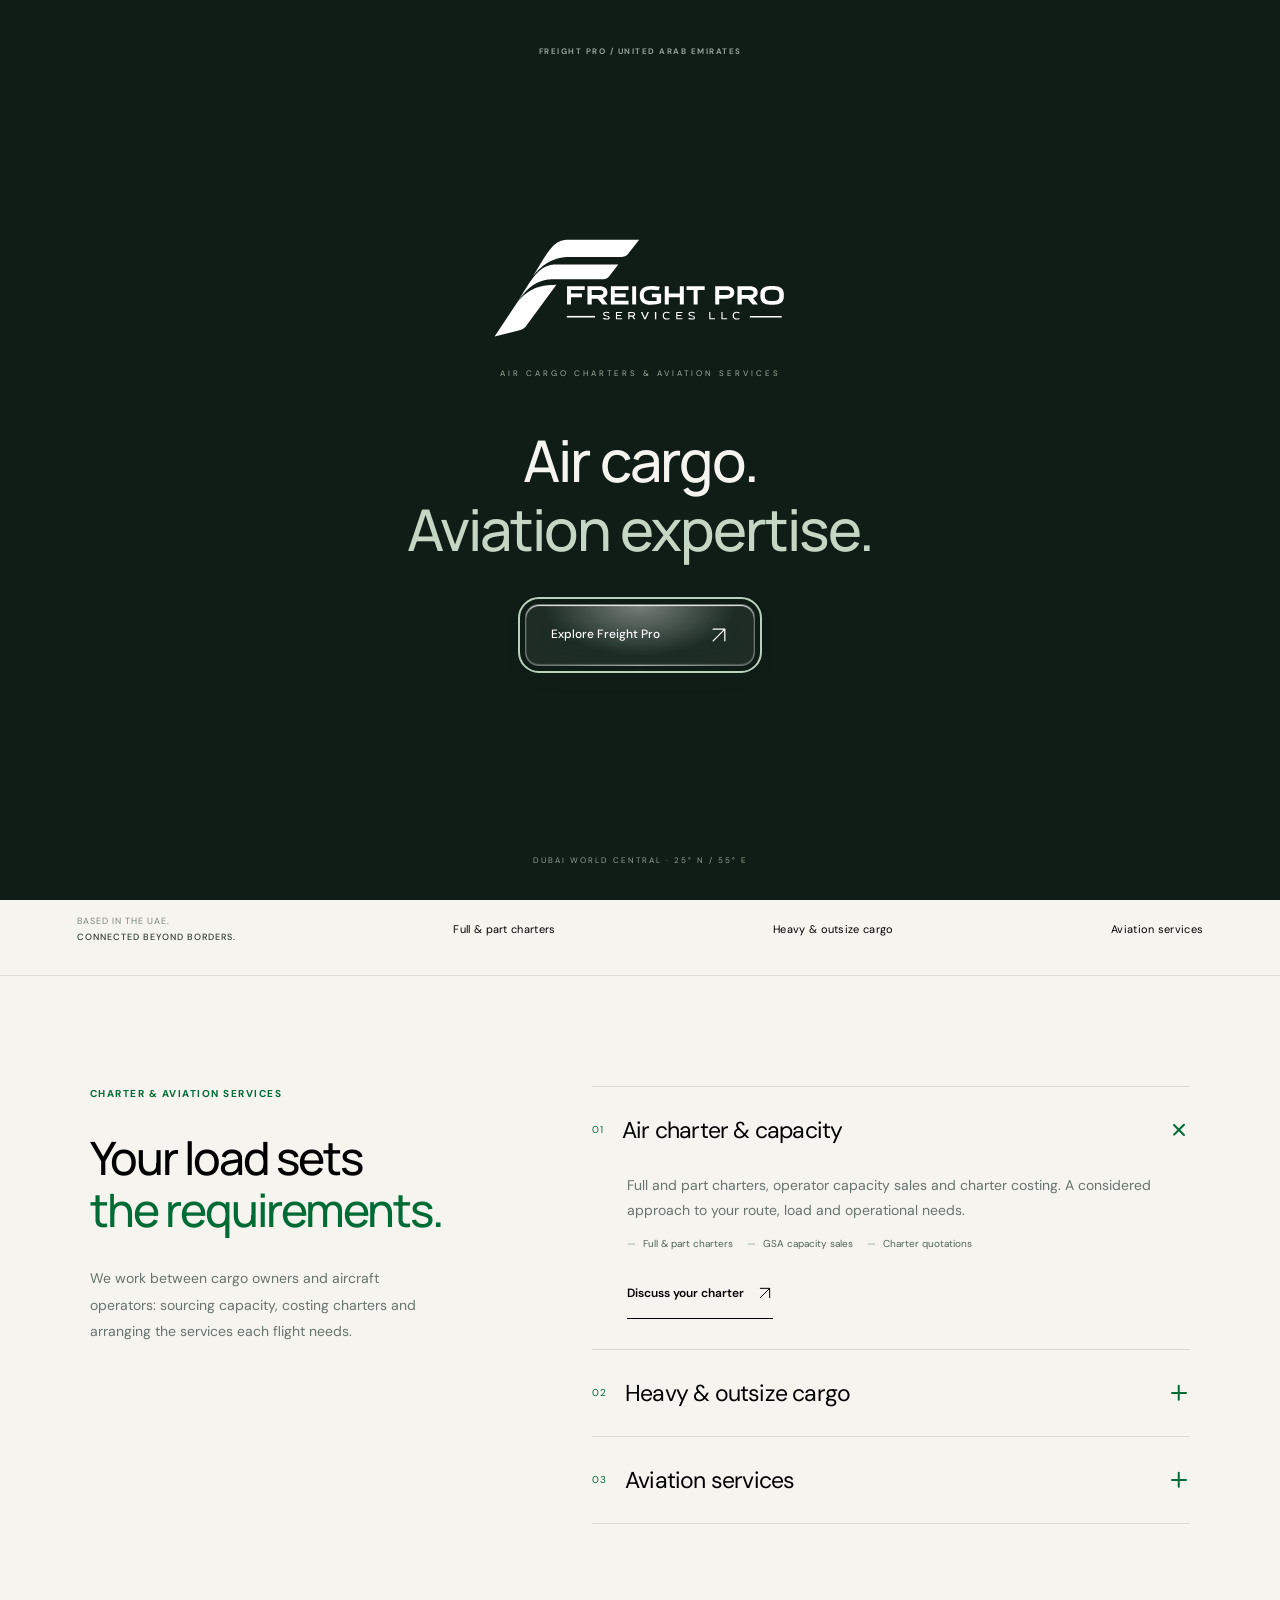
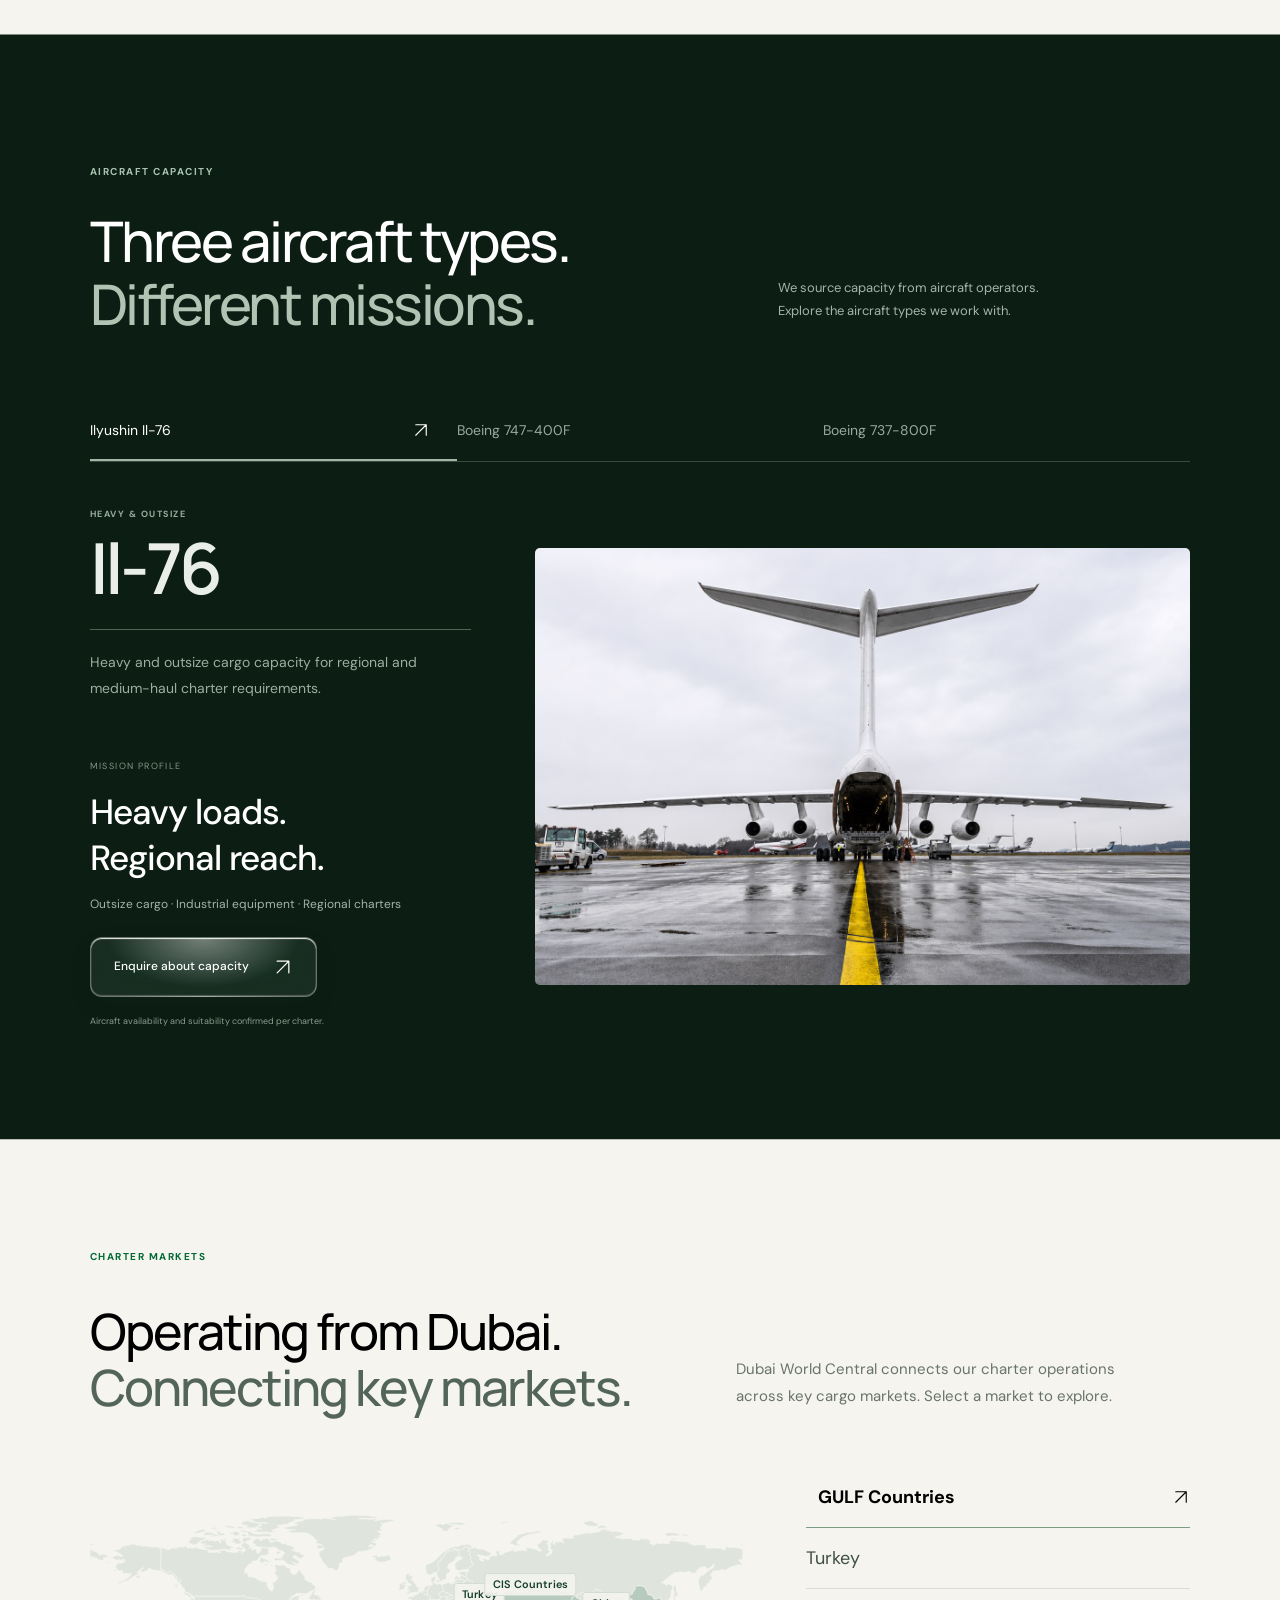
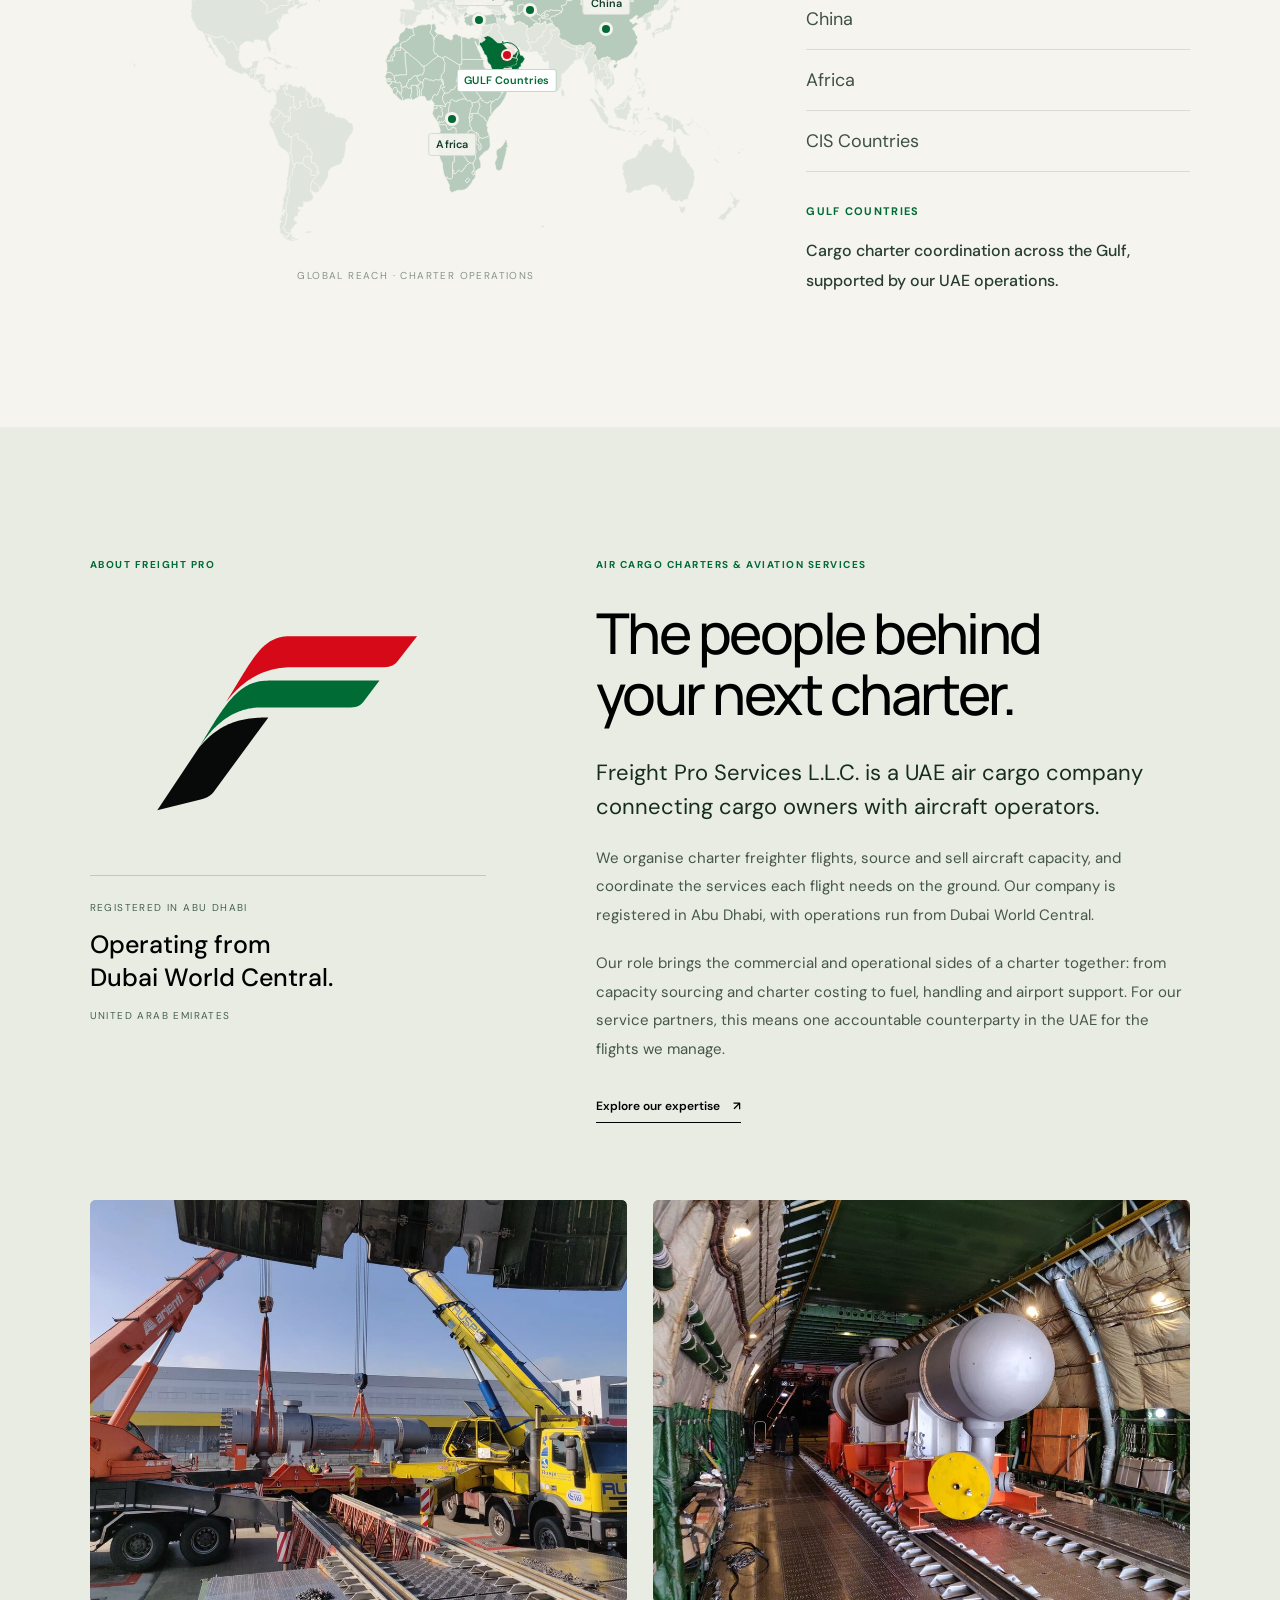
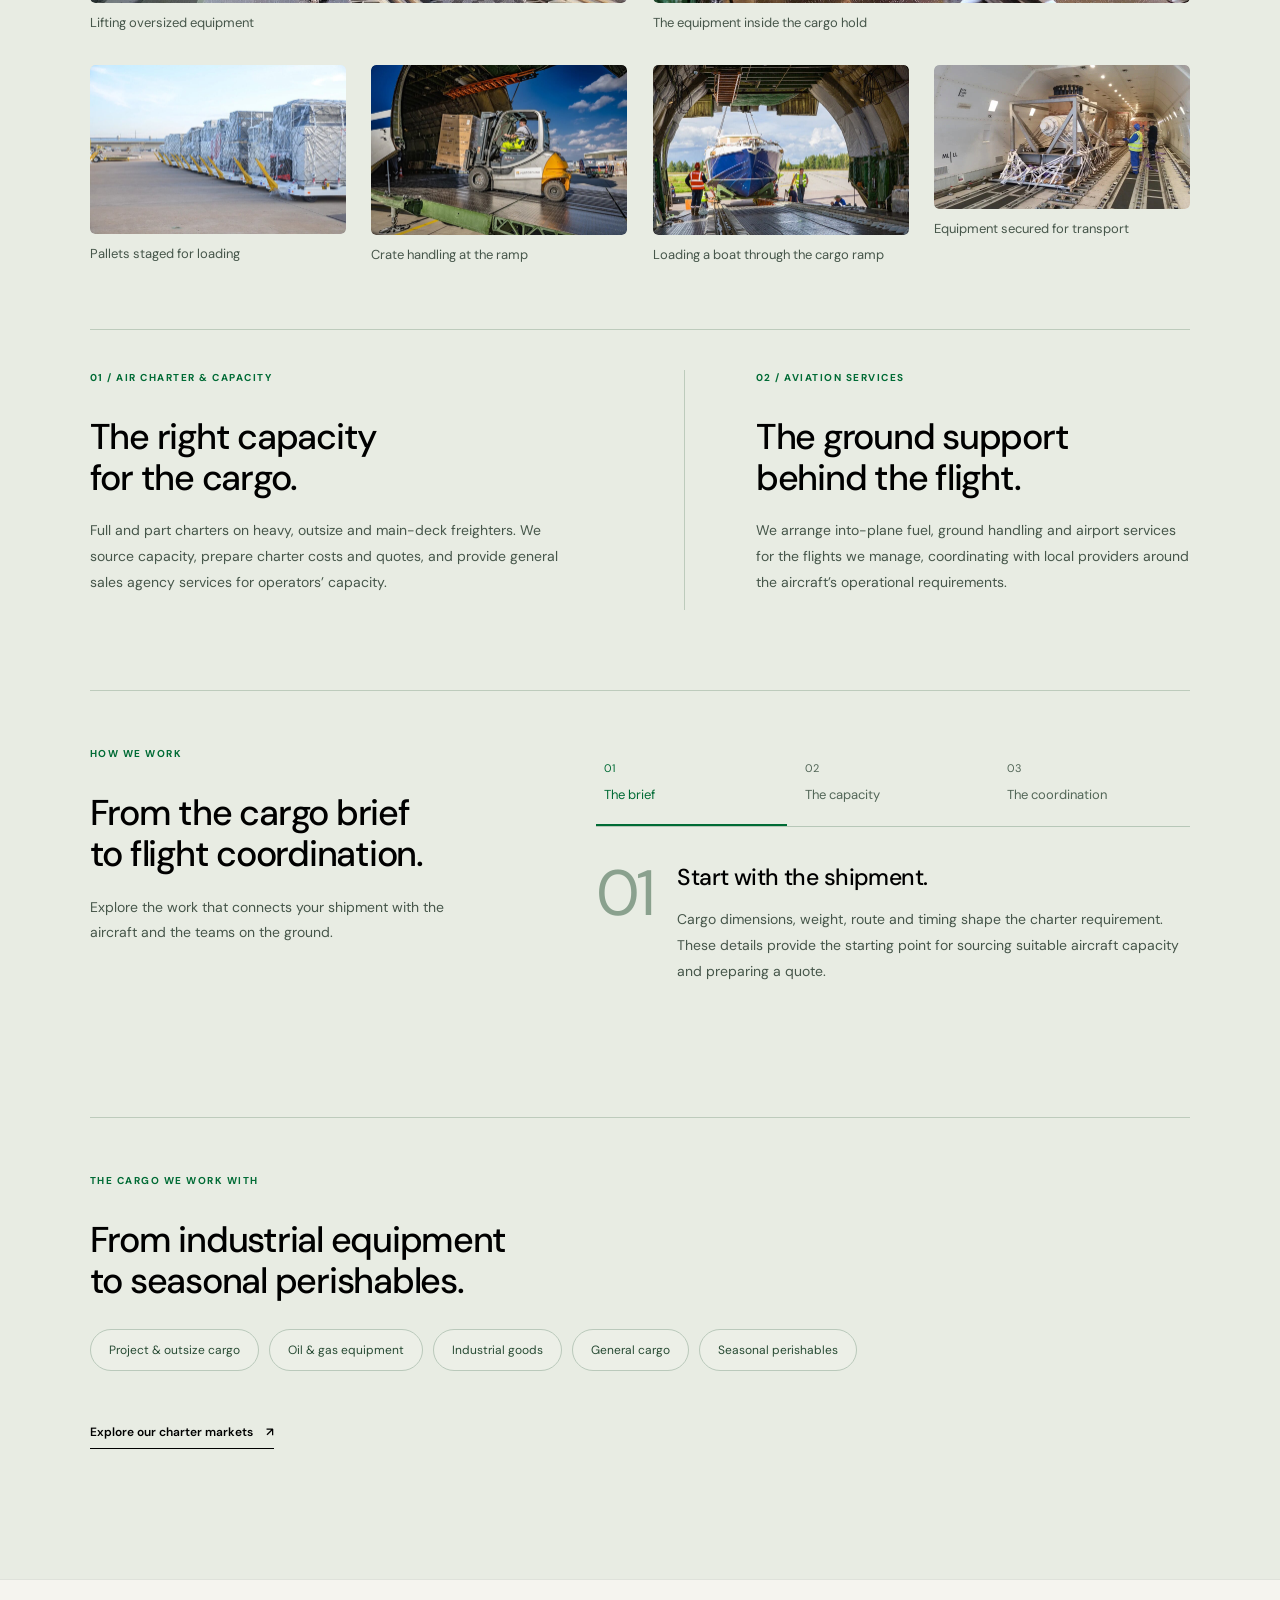
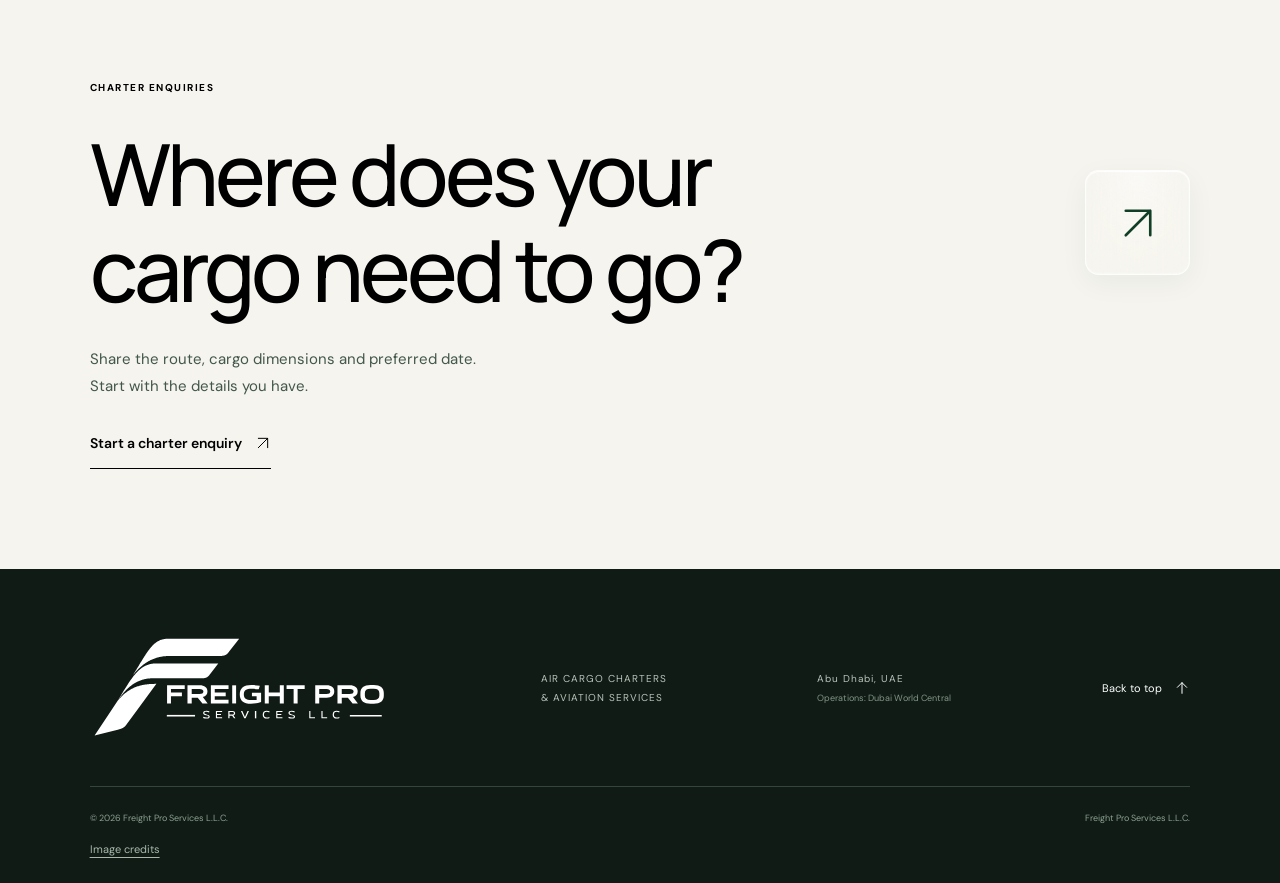
==== commit b4f26979: "Connect charter enquiry form" ====
--- a/index.html
+++ b/index.html
@@ -1,4 +1,4 @@
-<!DOCTYPE html><html lang="en"><head><meta charset="UTF-8"><meta name="viewport" content="width=device-width,initial-scale=1"><meta name="description" content="Freight Pro Services LLC. Air cargo charters, heavy and outsize cargo, and aviation services coordinated from Dubai World Central."><meta name="theme-color" content="#006B35"><title>Freight Pro — Beyond the ordinary cargo.</title><link rel="icon" href="assets/favicon.svg"><link rel="stylesheet" href="style.css?v=20261124-aircraft-gallery"></head><body>
+<!DOCTYPE html><html lang="en"><head><meta charset="UTF-8"><meta name="viewport" content="width=device-width,initial-scale=1"><meta name="description" content="Freight Pro Services LLC. Air cargo charters, heavy and outsize cargo, and aviation services coordinated from Dubai World Central."><meta name="theme-color" content="#006B35"><title>Freight Pro — Beyond the ordinary cargo.</title><link rel="icon" href="assets/favicon.svg"><link rel="stylesheet" href="style.css?v=20261124-charter-enquiry"></head><body>
 <a class="skip" href="#main">Skip to content</a><header><a class="brand" href="#" aria-label="Freight Pro home"><img src="assets/logo.svg" alt="Freight Pro Services LLC"></a><nav aria-label="Main navigation"><a href="#expertise">Expertise</a><a href="#aircraft">Aircraft</a><a href="#network">Our network</a><a href="#about">About us</a></nav><button class="nav-cta" data-request>Request a charter <span><svg class="ui-icon" viewBox="0 0 24 24" fill="none" aria-hidden="true"><path d="M5 19 19 5M5 5h14v14"/></svg></span></button><button class="menu" aria-label="Open menu" aria-expanded="false">☰</button></header>
 <main id="main"><div class="flight-sequence"><section class="hero hero-real">
 <div class="hero-photo"><img class="hero-photo-image" src="assets/boeing-747-cargo-hero.jpg" alt="White Boeing 747 freighter with its nose cargo door open and cargo inside" width="1628" height="966" fetchpriority="high"></div>
@@ -26,5 +26,5 @@
 <div class="about-cargo"><p class="eyebrow">THE CARGO WE WORK WITH</p><h3>From industrial equipment<br>to seasonal perishables.</h3><div class="about-cargo-types"><span>Project & outsize cargo</span><span>Oil & gas equipment</span><span>Industrial goods</span><span>General cargo</span><span>Seasonal perishables</span></div><a class="text-button" href="#network">Explore our charter markets <span aria-hidden="true">↗</span></a></div>
 </section>
 <section class="closing section"><p class="eyebrow">CHARTER ENQUIRIES</p><div><h2>Where does your<br><em>cargo need to go?</em></h2><button class="round-cta" data-request aria-label="Request a charter"><svg class="ui-icon" viewBox="0 0 24 24" fill="none" aria-hidden="true"><path d="M5 19 19 5M5 5h14v14"/></svg></button></div><p>Share the route, cargo dimensions and preferred date.<br>Start with the details you have.</p><button class="text-button" data-request>Start a charter enquiry <svg class="ui-icon" viewBox="0 0 24 24" fill="none" aria-hidden="true"><path d="M5 19 19 5M5 5h14v14"/></svg></button></section></main>
-<footer><div class="footer-top"><a href="#" aria-label="Back to top"><img src="assets/logo-white.svg" alt="Freight Pro Services LLC"></a><p>AIR CARGO CHARTERS<br>& AVIATION SERVICES</p><div>Abu Dhabi, UAE<br><span>Operations: Dubai World Central</span></div><a href="#" class="back-top">Back to top <svg class="ui-icon icon-up" viewBox="0 0 24 24" fill="none" aria-hidden="true"><path d="M12 20V4M5 11l7-7 7 7"/></svg></a></div><div class="footer-bottom"><span>© 2026 Freight Pro Services L.L.C.</span><span>Website concept · Demo enquiries only</span></div><a class="photo-sources-link" href="photo-credits.html">Image credits</a></footer>
-<dialog id="photo-lightbox" aria-label="Enlarged cargo operation photograph"><button class="lightbox-close" type="button" aria-label="Close enlarged photograph">×</button><figure><img id="lightbox-image" alt=""><figcaption id="lightbox-caption"></figcaption></figure></dialog><dialog id="welcome" aria-labelledby="welcome-title"><div class="welcome-orbit"></div><p class="eyebrow">FREIGHT PRO / UNITED ARAB EMIRATES</p><img src="assets/logo-white.svg" alt="Freight Pro Services LLC"><p class="welcome-caption">AIR CARGO CHARTERS & AVIATION SERVICES</p><h2 id="welcome-title">Air cargo.<br><em>Aviation expertise.</em></h2><button class="button" id="enter-site">Explore Freight Pro <span><svg class="ui-icon" viewBox="0 0 24 24" fill="none" aria-hidden="true"><path d="M5 19 19 5M5 5h14v14"/></svg></span></button><span class="welcome-foot">DUBAI WORLD CENTRAL · 25° N / 55° E</span></dialog><dialog id="request-dialog" aria-labelledby="form-title"><button class="close-dialog" aria-label="Close enquiry"><svg viewBox="0 0 24 24" aria-hidden="true" fill="none"><path d="m6 6 12 12M18 6 6 18"/></svg></button><div id="form-view"><p class="eyebrow">LET’S PLAN YOUR CHARTER</p><h2 id="form-title">Plan your<br><em>next charter.</em></h2><p class="form-note">Demo enquiry — nothing is sent or stored.</p><form id="charter-form"><div class="form-grid"><label>Origin<input name="origin" placeholder="City or airport" required maxlength="100" autocomplete="off"></label><label>Destination<input name="destination" placeholder="City or airport" required maxlength="100" autocomplete="off"></label><label>Cargo type<select name="cargo" required><option value="">Select cargo</option><option>Project / outsize cargo</option><option>Oil & gas equipment</option><option>Industrial goods</option><option>General cargo</option><option>Perishables</option><option>Aviation services partnership</option></select></label><label>Preferred date<input name="date" type="date" required></label><label>Estimated weight (kg)<input name="weight" type="number" min="1" max="10000000" placeholder="e.g. 12000" required></label><label>Work email<input name="email" type="email" placeholder="you@company.com" required maxlength="200" autocomplete="email"></label></div><label>Dimensions & additional details<textarea name="details" placeholder="Length × width × height, handling requirements…" rows="3" maxlength="2000"></textarea></label><button class="button green submit" type="submit">Preview enquiry <span><svg class="ui-icon" viewBox="0 0 24 24" fill="none" aria-hidden="true"><path d="M5 19 19 5M5 5h14v14"/></svg></span></button></form></div><div id="success-view" hidden><p class="eyebrow">DEMO ENQUIRY COMPLETE</p><div class="success-icon">✓</div><h2>Ready for<br>the next step.</h2><p id="enquiry-summary"></p><p class="form-note">This is a demonstration. Your enquiry has not been sent and no personal data has been saved.</p><button class="button green" id="finish-demo">Back to the website <svg class="ui-icon" viewBox="0 0 24 24" fill="none" aria-hidden="true"><path d="M5 19 19 5M5 5h14v14"/></svg></button></div></dialog><script src="app.js?v=20261124-aircraft-gallery"></script></body></html>
+<footer><div class="footer-top"><a href="#" aria-label="Back to top"><img src="assets/logo-white.svg" alt="Freight Pro Services LLC"></a><p>AIR CARGO CHARTERS<br>& AVIATION SERVICES</p><div>Abu Dhabi, UAE<br><span>Operations: Dubai World Central</span></div><a href="#" class="back-top">Back to top <svg class="ui-icon icon-up" viewBox="0 0 24 24" fill="none" aria-hidden="true"><path d="M12 20V4M5 11l7-7 7 7"/></svg></a></div><div class="footer-bottom"><span>© 2026 Freight Pro Services L.L.C.</span><span>Freight Pro Services L.L.C.</span></div><a class="photo-sources-link" href="photo-credits.html">Image credits</a></footer>
+<dialog id="photo-lightbox" aria-label="Enlarged cargo operation photograph"><button class="lightbox-close" type="button" aria-label="Close enlarged photograph">×</button><figure><img id="lightbox-image" alt=""><figcaption id="lightbox-caption"></figcaption></figure></dialog><dialog id="welcome" aria-labelledby="welcome-title"><div class="welcome-orbit"></div><p class="eyebrow">FREIGHT PRO / UNITED ARAB EMIRATES</p><img src="assets/logo-white.svg" alt="Freight Pro Services LLC"><p class="welcome-caption">AIR CARGO CHARTERS & AVIATION SERVICES</p><h2 id="welcome-title">Air cargo.<br><em>Aviation expertise.</em></h2><button class="button" id="enter-site">Explore Freight Pro <span><svg class="ui-icon" viewBox="0 0 24 24" fill="none" aria-hidden="true"><path d="M5 19 19 5M5 5h14v14"/></svg></span></button><span class="welcome-foot">DUBAI WORLD CENTRAL · 25° N / 55° E</span></dialog><dialog id="request-dialog" aria-labelledby="form-title"><button class="close-dialog" aria-label="Close enquiry"><svg viewBox="0 0 24 24" aria-hidden="true" fill="none"><path d="m6 6 12 12M18 6 6 18"/></svg></button><div id="form-view"><p class="eyebrow">LET’S PLAN YOUR CHARTER</p><h2 id="form-title">Plan your<br><em>next charter.</em></h2><p class="form-note">Share your charter requirements and our team will get back to you.</p><form id="charter-form" action="https://formsubmit.co/sales@freight-pro.ae" method="POST"><input type="hidden" name="_subject" value="New charter enquiry — Freight Pro"><input type="hidden" name="_template" value="table"><input type="text" name="_honey" tabindex="-1" autocomplete="off" style="display:none"><div class="form-grid"><label>Origin<input name="origin" placeholder="City or airport" required maxlength="100" autocomplete="off"></label><label>Destination<input name="destination" placeholder="City or airport" required maxlength="100" autocomplete="off"></label><label>Cargo type<select name="cargo" required><option value="">Select cargo</option><option>Project / outsize cargo</option><option>Oil & gas equipment</option><option>Industrial goods</option><option>General cargo</option><option>Perishables</option><option>Aviation services partnership</option></select></label><label>Preferred date<input name="date" type="date" required></label><label>Estimated weight (kg)<input name="weight" type="number" min="1" max="10000000" placeholder="e.g. 12000" required></label><label>Work email<input name="email" type="email" placeholder="you@company.com" required maxlength="200" autocomplete="email"></label></div><label>Dimensions & additional details<textarea name="details" placeholder="Length × width × height, handling requirements…" rows="3" maxlength="2000"></textarea></label><button class="button green submit" type="submit">Send enquiry <span><svg class="ui-icon" viewBox="0 0 24 24" fill="none" aria-hidden="true"><path d="M5 19 19 5M5 5h14v14"/></svg></span></button></form></div><div id="success-view" hidden><p class="eyebrow">DEMO ENQUIRY COMPLETE</p><div class="success-icon">✓</div><h2>Ready for<br>the next step.</h2><p id="enquiry-summary"></p><p class="form-note">This is a demonstration. Your enquiry has not been sent and no personal data has been saved.</p><button class="button green" id="finish-demo">Back to the website <svg class="ui-icon" viewBox="0 0 24 24" fill="none" aria-hidden="true"><path d="M5 19 19 5M5 5h14v14"/></svg></button></div></dialog><script src="app.js?v=20261124-charter-enquiry"></script></body></html>
